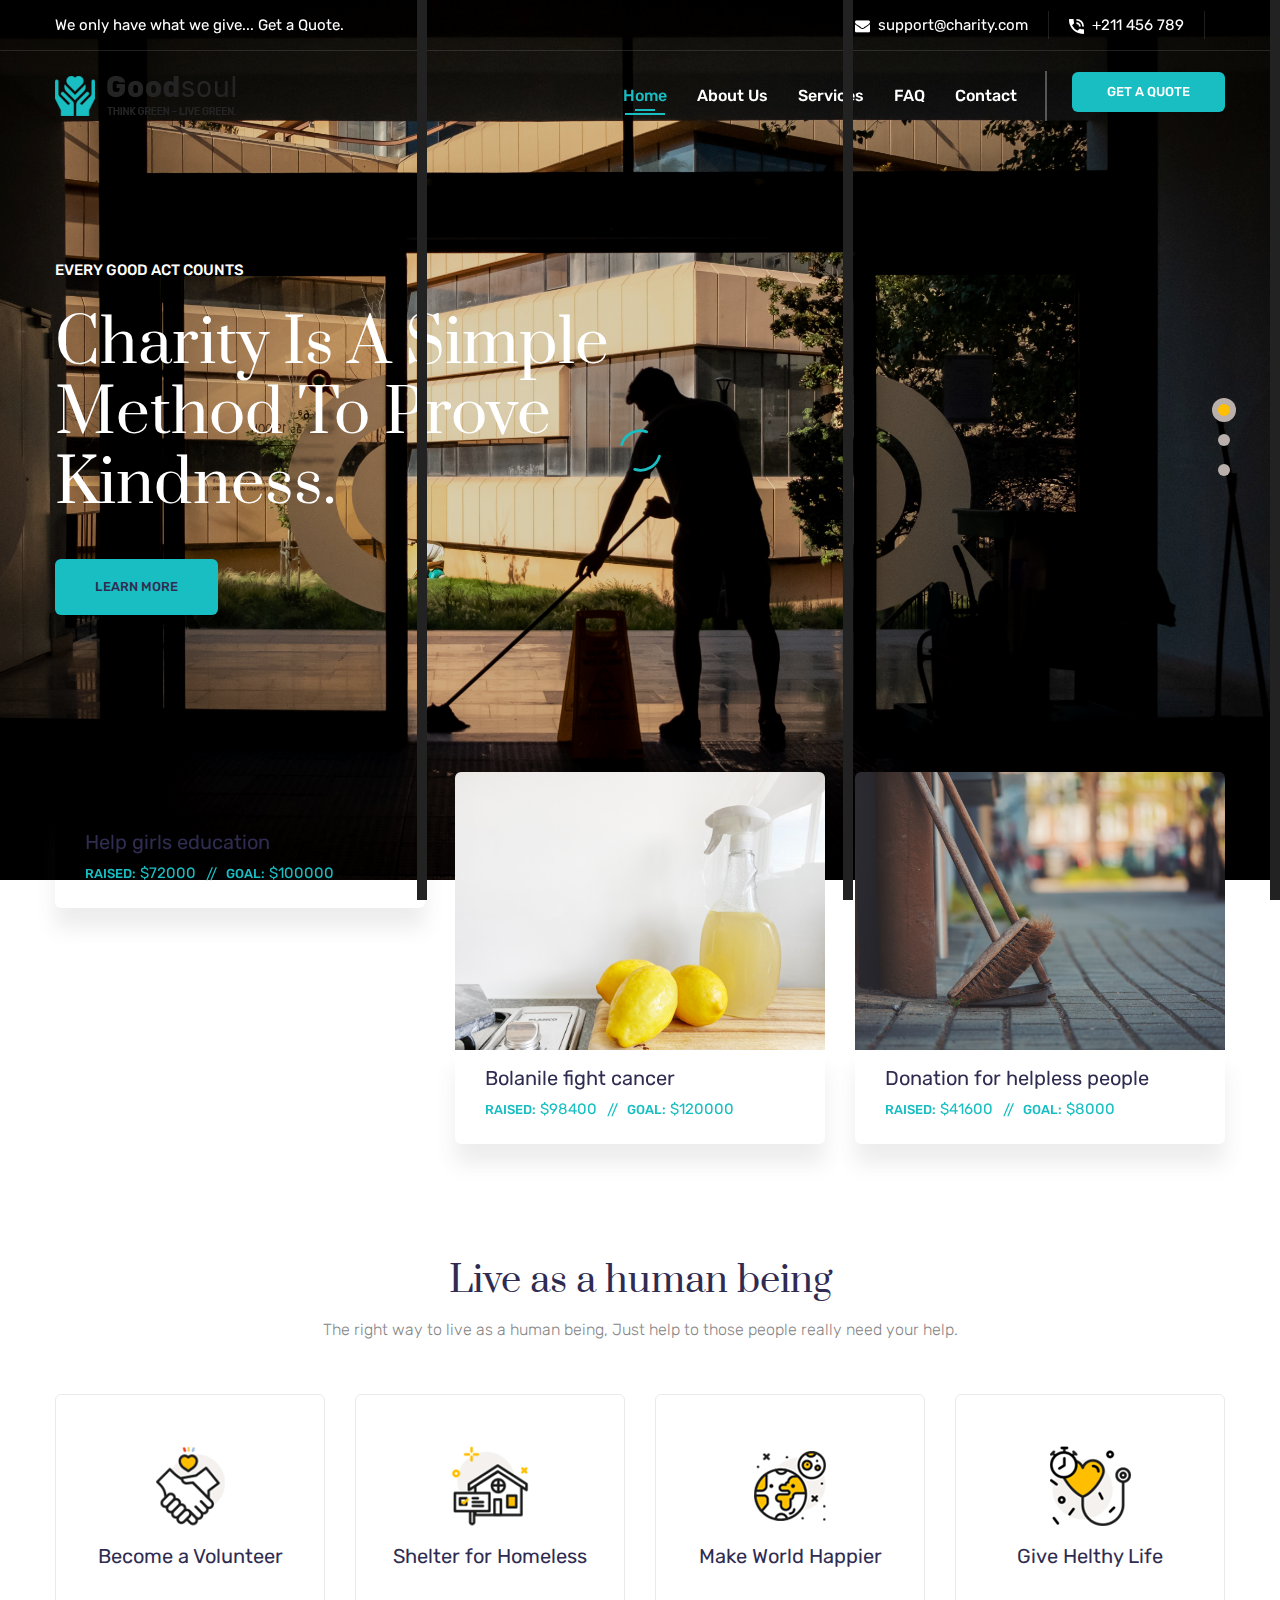
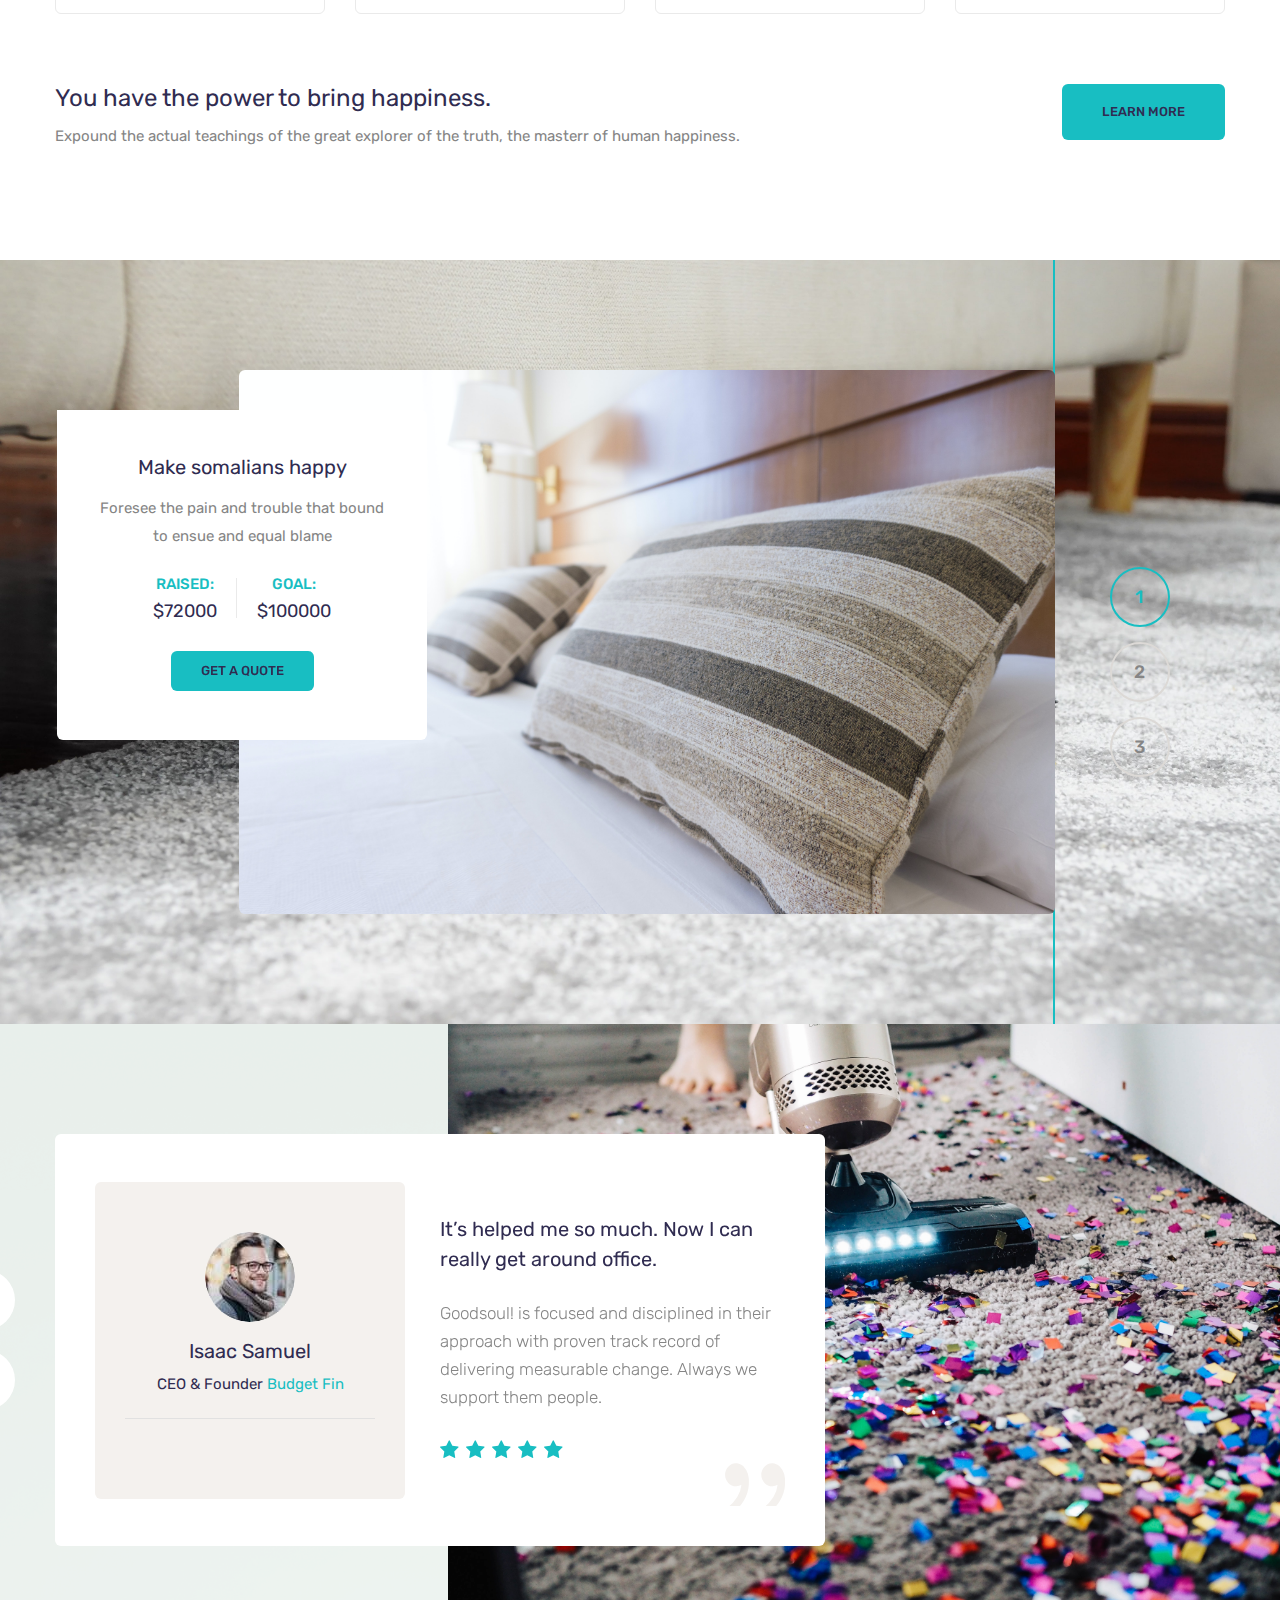
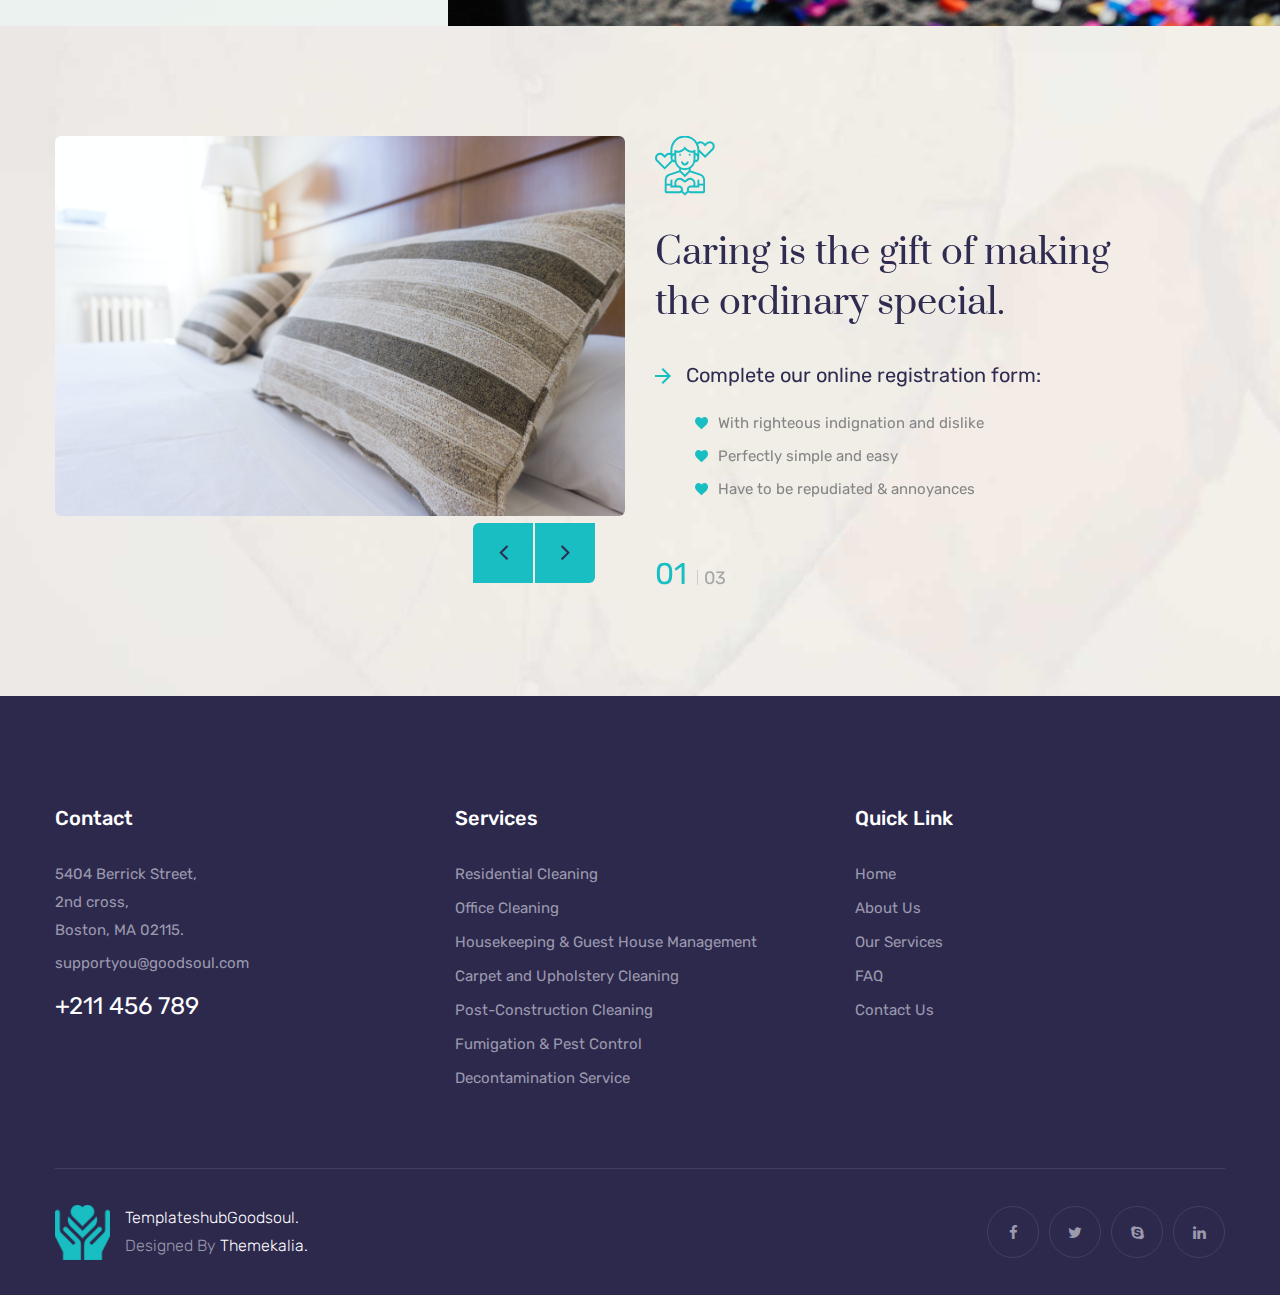
==== index.html @ 84ba0599 "[ Initial commit ]." ====
<!DOCTYPE html>
<html lang="en">

<!-- Goodsoul_html/index.html  20 Nov 2019 03:27:59 GMT -->
<head>
<meta charset="utf-8">
<title>Home Cleaning - Home.</title>

<link rel="shortcut icon" href="images/favicon-2.png" type="image/x-icon">
<link rel="icon" href="images/favicon-2.png" type="image/x-icon">

<!-- Google Fonts -->
<link href="https://fonts.googleapis.com/css?family=Prata|Rubik:300,400,500,700&amp;display=swap" rel="stylesheet">

<!-- Stylesheets -->
<link href="css/bootstrap.css" rel="stylesheet">
<link href="css/jquery-ui.css" rel="stylesheet">
<link href="css/swiper.min.css" rel="stylesheet">
<link href="css/flaticon.css" rel="stylesheet">
<link href="css/font-awesome.css" rel="stylesheet">
<link href="css/animate.css" rel="stylesheet">
<link href="css/custom-animate.css" rel="stylesheet">
<link href="css/jquery.fancybox.min.css" rel="stylesheet">
<link href="css/owl.css" rel="stylesheet">
<link href="css/style.css" rel="stylesheet">
<link href="css/responsive.css" rel="stylesheet">

<!-- Responsive -->
<meta http-equiv="X-UA-Compatible" content="IE=edge">
<meta name="viewport" content="width=device-width, initial-scale=1.0, maximum-scale=1.0, user-scalable=0">
<!--[if lt IE 9]><script src="https://cdnjs.cloudflare.com/ajax/libs/html5shiv/3.7.3/html5shiv.js"></script><![endif]-->
<!--[if lt IE 9]><script src="js/respond.js"></script><![endif]-->
</head>

<body>

<div class="page-wrapper">
    <!-- Preloader -->
    <div class="loader-wrap">
        <div class="preloader style-five"></div>
        <div class="layer layer-one"><span class="overlay"></span></div>
        <div class="layer layer-two"><span class="overlay"></span></div>        
        <div class="layer layer-three"><span class="overlay"></span></div>        
    </div>
    
    <!-- Main Header-->
    <header class="main-header style-two">
        <!-- Top bar -->
        <div class="top-bar style-two">
            <div class="auto-container">
                <div class="wrapper-box">
                    <div class="left-content">
                        <div class="text">We only have what we give... <a href="#" class="donate-box-btn">Get a Quote.</a></div>
                    </div>
                    <div class="right-content">
                        <ul class="contact-info">
                            <li><span class="flaticon-mail"></span><a href="mailto:support@charity.com">support@charity.com</a></li>
                            <li><span class="flaticon-phone"></span><a href="tel:+211456789">+211 456 789</a></li>
                        </ul>
                        <!-- <div class="language-switcher">
                            <div class="languages">
                                <span class="current" title="English">En</span>
                                <span class="hover">English</span>
                                <ul>
                                <li><a href="#">English</a></li>
                                    <li><a href="#">Hindi</a></li>
                                    <li><a href="#">Tamil</a></li>
                                    <li><a href="#">Kannada</a></li>
                                    <li><a href="#">Gujarathi</a></li>
                                </ul>
                            </div>
                        </div> -->
                    </div>
                </div>                
            </div>
        </div>

        <!-- Header Upper -->
        <div class="header-upper style-two">
            <div class="auto-container">
                <div class="wrapper-box">
                    <div class="logo-column">
                        <div class="logo-box">
                            <div class="logo"><a href="index.html"><img src="images/logo-9.png" alt="" title=""></a></div>
                        </div>
                    </div>
                    <div class="right-column">
                        <div class="option-wrapper">
                            <div class="nav-outer">
                                
                                <!-- Main Menu -->
                                <nav class="main-menu navbar-expand-xl navbar-dark">
                                    
                                    <div class="collapse navbar-collapse">
                                        <ul class="navigation">
                                            <li class="current"><a href="index.html">Home</a></li>
                                            <!-- <li class="dropdown current"><a href="index.html">Home</a>
                                                <ul>
                                                    <li><a href="index.html">Main Home</a></li>
                                                    <li><a href="index.html">Volunteer Home</a></li>
                                                    <li><a href="index-4.html">Charity Home</a></li>
                                                    <li><a href="index-5.html">Ecology Home</a></li>
                                                    <li><a href="index-6.html">Education Home</a></li>
                                                </ul>
                                            </li> -->

                                            <li><a href="about.html">About Us</a></li>

                                            <li class="dropdown"><a href="#">Services</a>
                                                <ul>
                                                    <li><a href="causes-1.html">Residential Cleaning</a></li>
                                                    <li><a href="causes-2.html">Office Cleaning</a></li>
                                                    <li><a href="causes-3.html">Housekeeping & Guest House Management</a></li>
                                                    <li><a href="cause-details.html">Post-Construction Cleaning</a></li>
                                                    <li><a href="cause-details.html">Carpet and Upholstery Cleaning</a></li>
                                                    <li><a href="cause-details.html">Floor Maintenance & Restoration</a></li>
                                                    <li><a href="cause-details.html">Fumigation & Pest Control</a></li>
                                                    <li><a href="cause-details.html">Decontamination Service</a></li>
                                                    <!-- <li><a href="cause-details.html">Single Cause</a></li> -->
                                                </ul>
                                            </li>

                                            <li><a href="faq.html">FAQ</a></li>

                                            <li><a href="contact.html">Contact</a></li>
                                        </ul>
                                    </div>
                                </nav><!-- Main Menu End-->

                            </div>
                            <!--Search Box 
                            <div class="search-box-outer">
                                <div class="dropdown">
                                    <button class="search-box-btn dropdown-toggle" type="button" id="dropdownMenu3" data-toggle="dropdown" aria-haspopup="true" aria-expanded="false"><span class="fa fa-search"></span></button>
                                    <ul class="dropdown-menu pull-right search-panel" aria-labelledby="dropdownMenu3">
                                        <li class="panel-outer">
                                            <div class="form-container">
                                                <form method="post" action="http://steelthemes.com/demo/html/Goodsoul_html/blog.html">
                                                    <div class="form-group">
                                                        <input type="search" name="field-name" value="" placeholder="Search...." required="">
                                                        <button type="submit" class="search-btn"><span class="fa fa-search"></span></button>
                                                    </div>
                                                </form>
                                            </div>
                                        </li>
                                    </ul>
                                </div>
                            </div>
                            <div class="cart-btn">
                                <div class="cart-icon"><span class="flaticon-bag"></span><span class="item-count">0</span></div>
                            </div>
                            <!-- <div class="navbar-btn-wrap">
                                <button class="anim-menu-btn">
                                  <i class="flaticon-menu"></i>
                                </button>
                            </div> -->
                            <!-- <div class="link-btn">
                                <a href="#" class="theme-btn btn-style-four"><span>Get a Quote</span></a>
                            </div> -->

                            <div class="link-box">
                                <a href="#" class="theme-btn btn-style-four donate-box-btn"><span>Get a Quote</span>
                                </a>
                            </div>
                        </div>
                    </div>
                </div>
            </div>
        </div>
        <!--End Header Upper-->

        <!--End Header Upper-->
        <div class="sticky-header style-two">
            <div class="auto-container">
                <div class="wrapper-box">
                    <div class="logo-column">
                        <div class="logo-box">
                            <div class="logo"><a href="index.html"><img src="images/logo-3.png" alt="" title=""></a></div>
                        </div>
                    </div>
                    <div class="menu-column">
                        <div class="nav-outer">
                            
                            <div class="nav-inner">

                                <!-- Main Menu -->
                                <nav class="main-menu navbar-expand-xl navbar-dark">
                                    
                                    <div class="collapse navbar-collapse">
                                        <ul class="navigation">
                                        </ul>
                                    </div>
                                </nav><!-- Main Menu End-->

                            </div>
                        </div>
                    </div>
                </div>
            </div>
        </div>
        
        <!-- Mobile Menu  -->
        <div class="mobile-menu style-two">
            <div class="menu-box">
                <div class="logo"><a href="index.html"><img src="images/logo-3.png" alt=""></a></div>
                <!-- Main Menu -->
                <nav class="main-menu navbar-expand-xl navbar-dark">
                    <div class="navbar-header">
                        <!-- Toggle Button -->      
                        <button type="button" class="navbar-toggle" data-toggle="collapse" data-target="#navbarSupportedContent" aria-controls="navbarSupportedContent" aria-expanded="false" aria-label="Toggle navigation">
                            <span class="flaticon-menu"></span>
                        </button>
                    </div>
                    
                    <div class="collapse navbar-collapse" id="navbarSupportedContent">
                        <ul class="navigation">
                            
                        </ul>
                    </div>
                </nav>
                <!-- Main Menu End-->
                <!--Search Box-->
                <!-- <div class="search-box-outer">
                    <div class="dropdown">
                        <button class="search-box-btn dropdown-toggle" type="button" id="dropdownMenu4" data-toggle="dropdown" aria-haspopup="true" aria-expanded="false"><span class="fa fa-search"></span></button>
                        <ul class="dropdown-menu pull-right search-panel" aria-labelledby="dropdownMenu4">
                            <li class="panel-outer">
                                <div class="form-container">
                                    <form method="post" action="http://steelthemes.com/demo/html/Goodsoul_html/blog.html">
                                        <div class="form-group">
                                            <input type="search" name="field-name" value="" placeholder="Search...." required="">
                                            <button type="submit" class="search-btn"><span class="fa fa-search"></span></button>
                                        </div>
                                    </form>
                                </div>
                            </li>
                        </ul>
                    </div>
                </div> -->

            </div>     
                
        </div>
        <!-- End Mobile Menu -->

        <div class="nav-overlay">
            <div class="cursor"></div>
            <div class="cursor-follower"></div>
        </div>
    </header>
    <!-- End Main Header -->

    <!-- Hidden Sidebar -->
    <!-- <section class="hidden-sidebar style-two close-sidebar">
        <div class="wrapper-box">
            <div class="hidden-sidebar-close"><span class="flaticon-cross"></span></div>
            <div class="logo"><a href="#"><img src="images/logo-3.png" alt=""></a></div>
            <div class="content">
                <div class="about-widget-four sidebar-widget">
                    <h3>To improve learning environment in primary schools</h3>
                    <div class="text">We denounce with righteous indignation and dislike men who we are to beguiled demoralized by the charms of pleasures that moment, so we blinded desires, that they indignations.</div>
                </div>
                <!-- News Widget 
                <div class="news-widget-two sidebar-widget">
                    <div class="widget-title">News & Updates</div>
                    <div class="post-wrapper">
                        <div class="image"><a href="blog-details.html"><img src="images/resource/post-thumb-1.jpg" alt=""></a></div>
                        <div class="category">LIFE SAVING</div>
                        <h4><a href="blog-details.html">Goodsoul partners with lafarge on national literacy competition</a></h4>
                    </div>
                    <div class="post-wrapper">
                        <div class="image"><a href="blog-details.html"><img src="images/resource/post-thumb-2.jpg" alt=""></a></div>
                        <div class="category">Education</div>
                        <h4><a href="blog-details.html">Goodsoul improves education infrastructure</a></h4>
                    </div>
                </div>
                <!-- Newsletter Widget 
                <div class="newsletter-widget-two">
                    <div class="widget-title">Newsletter Subscription</div>
                    <form action="#">
                        <input type="email" placeholder="Enter Email Address">
                        <button class="theme-btn btn-style-one w-100"><i class="flaticon-next"></i><span>Subscribe Us</span></button>
                    </form>
                </div>
            </div>
        </div>
    </section> -->

    <!-- Bnner Section -->
    <section class="banner-section style-two">
        <div class="swiper-container banner-slider">
            <div class="swiper-wrapper">
                <!-- Slide Item -->
                <div class="swiper-slide" style="background-image: url(images/background/new/main-slider-1.jpg);">
                    <div class="content-outer">
                        <div class="content-box">
                            <div class="inner">
                                <h4>Every good act counts</h4>
                                <h1>Charity is a simple <br>method to prove <br>kindness.</h1>
                                <div class="link-box"><a href="#" class="theme-btn btn-style-five"><span>Learn more</span></a></div>
                            </div>
                        </div>
                    </div>
                </div>

                <!-- Slide Item -->
                <div class="swiper-slide" style="background-image: url(images/background/new/aboutus-img-header.jpg);">
                    <div class="content-outer">
                        <div class="content-box justify-content-end">
                            <div class="inner">
                                <h4>Charity is everywhere</h4>
                                <h1>Actions speak <br>louder than words! <br>Give today.</h1>
                                <div class="link-box"><a href="#" class="theme-btn btn-style-five donate-box-btn"><span>Get a Quote</span></a></div>
                            </div>
                        </div>
                    </div>
                </div>

                <!-- Slide Item -->
                <div class="swiper-slide" style="background-image: url(images/background/new/slider-img-3.jpg);">
                    <div class="content-outer">
                        <div class="content-box">
                            <div class="inner">
                                <h4>Every good act counts</h4>
                                <h1>Charity is a simple <br>method to prove <br>kindness.</h1>
                                <div class="link-box"><a href="#" class="theme-btn btn-style-five"><span>Learn more</span></a></div>
                            </div>
                        </div>
                    </div>
                </div>
            </div>
            <div class="banner-slider-pagination style-three"></div>
        </div>
    </section>
    <!-- End Bnner Section -->

    <!-- Causes Section Two -->
    <section class="causes-section-two">
        <div class="auto-container">
            <div class="cause-wrapper">
                <div class="row">
                    <!-- Cause Block two -->
                    <div class="cause-block-two col-lg-4">
                        <div class="inner-box py-3">
                            <div class="image">
                                <img src="images/background/new/index-row-img-1.jpg" alt="" class="img-fluid img-responsive">
                                <div class="overlay">
                                    <a href="cause-details.html" class="theme-btn btn-style-seven"><span>More Details</span></a>
                                </div>
                            </div>
                            <div class="lower-content">
                                <!--Progress Levels
                                <div class="progress-levels style-two">
                                            
                                    <!--Skill Box
                                    <div class="progress-box wow fadeInRight" data-wow-delay="100ms" data-wow-duration="1500ms">
                                        <div class="inner">
                                            <div class="bar">
                                                <div class="bar-innner"><div class="bar-fill" data-percent="60"><div class="percent"></div></div></div>
                                            </div>
                                        </div>
                                    </div>
                                </div> -->
                                <div class="wrapper-box">
                                    <h4><a href="cause-details.html">Help girls education</a></h4>
                                    <div class="info-box">
                                        <a href="#"><span>Raised:</span> $72000</a>
                                        <a href="#"><span>Goal:</span> $100000</a>
                                    </div>
                                </div>
                            </div>
                        </div>
                    </div>
                    <!-- Cause Block two -->
                    <div class="cause-block-two col-lg-4">
                        <div class="inner-box">
                            <div class="image">
                                <img src="images/background/new/index-row-img-2.jpg" alt="" class="img-responsive img-fluid">
                                <div class="overlay">
                                    <a href="cause-details.html" class="theme-btn btn-style-seven"><span>More Details</span></a>
                                </div>
                            </div>
                            <div class="lower-content">
                                <!--Progress Levels
                                <div class="progress-levels style-two">
                                            
                                    <!--Skill Box
                                    <div class="progress-box wow fadeInRight" data-wow-delay="100ms" data-wow-duration="1500ms">
                                        <div class="inner">
                                            <div class="bar">
                                                <div class="bar-innner"><div class="bar-fill" data-percent="82"><div class="percent"></div></div></div>
                                            </div>
                                        </div>
                                    </div>
                                </div>-->
                                <div class="wrapper-box">
                                    <h4><a href="cause-details.html">Bolanile fight cancer</a></h4>
                                    <div class="info-box">
                                        <a href="#"><span>Raised:</span> $98400</a>
                                        <a href="#"><span>Goal:</span> $120000</a>
                                    </div>
                                </div>
                            </div>
                        </div>
                    </div>
                    <!-- Cause Block two -->
                    <div class="cause-block-two col-lg-4">
                        <div class="inner-box">
                            <div class="image">
                                <img src="images/background/new/index-row-img-3.jpg" alt="" class="img-fluid img-responsive">
                                <div class="overlay">
                                    <a href="cause-details.html" class="theme-btn btn-style-seven"><span>More Details</span></a>
                                </div>
                            </div>
                            <div class="lower-content">
                                <!--Progress Levels
                                <div class="progress-levels style-two">
                                            
                                    <!--Skill Box
                                    <div class="progress-box wow fadeInRight" data-wow-delay="100ms" data-wow-duration="1500ms">
                                        <div class="inner">
                                            <div class="bar">
                                                <div class="bar-innner"><div class="bar-fill" data-percent="52"><div class="percent"></div></div></div>
                                            </div>
                                        </div>
                                    </div>
                                </div>-->
                                <div class="wrapper-box">
                                    <h4><a href="cause-details.html">Donation for helpless people</a></h4>
                                    <div class="info-box">
                                        <a href="#"><span>Raised:</span> $41600</a>
                                        <a href="#"><span>Goal:</span> $8000</a>
                                    </div>
                                </div>
                            </div>
                        </div>
                    </div>
                </div>                
            </div>
        </div>
    </section>

    <!-- Feature Section -->
    <section class="feature-section">
        <div class="auto-container">
            <div class="sec-title text-center">
                <h1>Live as a human being</h1>
                <div class="text">The right way to live as a human being, Just help to those people really need your help.</div>
            </div>
            <div class="row">
                <!-- Feature Block Two -->
                <div class="col-lg-3 col-md-6 feature-block-two">
                    <div class="inner-box">
                        <div class="icon-box">
                            <img src="images/icons/icon-6.png" alt="">
                        </div>
                        <h4>Become a Volunteer</h4>
                        <div class="overlay" style="background-image: url(images/background/bg-2.jpg);">
                            <h4>Become a Volunteer</h4>
                            <div class="text">Indignation and dislike mens all <br>beguiled demoralized. </div>
                            <div class="link-btn"><a href="#" class="theme-btn btn-style-five"><span>More Details</span></a></div>
                        </div>
                    </div>
                </div>
                <!-- Feature Block Two -->
                <div class="col-lg-3 col-md-6 feature-block-two">
                    <div class="inner-box">
                        <div class="icon-box">
                            <img src="images/icons/icon-7.png" alt="">
                        </div>
                        <h4>Shelter for Homeless</h4>
                        <div class="overlay" style="background-image: url(images/background/bg-2.jpg);">
                            <h4>Shelter for Homeless</h4>
                            <div class="text">Indignation and dislike mens all <br>beguiled demoralized. </div>
                            <div class="link-btn"><a href="#" class="theme-btn btn-style-five"><span>More Details</span></a></div>
                        </div>
                    </div>
                </div>
                <!-- Feature Block Two -->
                <div class="col-lg-3 col-md-6 feature-block-two">
                    <div class="inner-box">
                        <div class="icon-box">
                            <img src="images/icons/icon-8.png" alt="">
                        </div>
                        <h4>Make World Happier</h4>
                        <div class="overlay" style="background-image: url(images/background/bg-2.jpg);">
                            <h4>Make World Happier</h4>
                            <div class="text">Indignation and dislike mens all <br>beguiled demoralized. </div>
                            <div class="link-btn"><a href="#" class="theme-btn btn-style-five"><span>More Details</span></a></div>
                        </div>
                    </div>
                </div>
                <!-- Feature Block Two -->
                <div class="col-lg-3 col-md-6 feature-block-two">
                    <div class="inner-box">
                        <div class="icon-box">
                            <img src="images/icons/icon-9.png" alt="">
                        </div>
                        <h4>Give Helthy Life</h4>
                        <div class="overlay" style="background-image: url(images/background/bg-2.jpg);">
                            <h4>Give Helthy Life</h4>
                            <div class="text">Indignation and dislike mens all <br>beguiled demoralized. </div>
                            <div class="link-btn"><a href="#" class="theme-btn btn-style-five"><span>More Details</span></a></div>
                        </div>
                    </div>
                </div>
            </div>
        </div>
        <div class="call-to-action">
            <div class="auto-container">
                <div class="wrapper-box">
                    <div class="left-content">
                        <h3>You have the power to bring happiness.</h3>
                        <div class="text">Expound the actual teachings of the great explorer of the truth, the masterr of human happiness.</div>
                    </div>
                    <div class="right-content">
                        <a href="#" class="theme-btn btn-style-five"><span>Learn more</span></a>
                    </div>
                </div>
            </div>                
        </div>
    </section>

    <!-- Causes Section Three -->
    <section class="causes-section-three" style="background-image: url(images/background/new/packages-bg.jpg);">
        <div class="auto-container">
            <div class="cause-carousel-wrapper">
                <div class="single-item-carousel owl-theme owl-carousel owl-dot-style-one owl-nav-none">
                    <!-- Cause Block three -->
                    <div class="cause-block-three">
                        <div class="inner-box">
                            <div class="image">
                                <img src="images/background/new/slider-img-1.jpg" alt="">
                            </div>
                            <div class="content-wrapper">
                                <!--Progress Levels
                                <div class="progress-levels style-two">
                                            
                                    <!--Skill Box
                                    <div class="progress-box wow fadeInRight" data-wow-delay="100ms" data-wow-duration="1500ms">
                                        <div class="inner">
                                            <div class="bar">
                                                <div class="bar-innner"><div class="bar-fill" data-percent="60"><div class="percent"></div></div></div>
                                            </div>
                                        </div>
                                    </div>
                                </div> -->
                                <div class="content">
                                    <h4><a href="cause-details.html">Make somalians happy</a></h4>
                                    <div class="text">Foresee the pain and trouble that bound <br>to ensue and equal blame </div>
                                    <ul class="info-box">
                                        <li><a href="#"><span>Raised:</span> <br>$72000</a></li>
                                        <li><a href="#"><span>Goal:</span> <br>$100000</a></li>
                                    </ul>
                                    <div class="donate-btn"><a href="#" class="theme-btn btn-style-eight donate-box-btn"><span>Get a Quote</span></a></div>
                                </div>
                            </div>
                        </div>
                    </div>
                    <!-- Cause Block three -->
                    <div class="cause-block-three">
                        <div class="inner-box">
                            <div class="image">
                                <img src="images/background/new/slider-img-2.jpg" alt="">
                            </div>
                            <div class="content-wrapper">
                                <!--Progress Levels
                                <div class="progress-levels style-two">
                                            
                                    <!--Skill Box
                                    <div class="progress-box wow fadeInRight" data-wow-delay="100ms" data-wow-duration="1500ms">
                                        <div class="inner">
                                            <div class="bar">
                                                <div class="bar-innner"><div class="bar-fill" data-percent="60"><div class="percent"></div></div></div>
                                            </div>
                                        </div>
                                    </div>
                                </div>-->
                                <div class="content">
                                    <h4><a href="cause-details.html">Make somalians happy</a></h4>
                                    <div class="text">Foresee the pain and trouble that bound <br>to ensue and equal blame </div>
                                    <ul class="info-box">
                                        <li><a href="#"><span>Raised:</span> <br>$92000</a></li>
                                        <li><a href="#"><span>Goal:</span> <br>$120000</a></li>
                                    </ul>
                                    <div class="donate-btn"><a href="#" class="theme-btn btn-style-eight donate-box-btn"><span>Get a Quote</span></a></div>
                                </div>
                            </div>
                        </div>
                    </div>
                    <!-- Cause Block three -->
                    <div class="cause-block-three">
                        <div class="inner-box">
                            <div class="image">
                                <img src="images/background/new/slider-img-3.jpg" alt="">
                            </div>
                            <div class="content-wrapper">
                                <!--Progress Levels
                                <div class="progress-levels style-two">
                                            
                                    <!--Skill Box
                                    <div class="progress-box wow fadeInRight" data-wow-delay="100ms" data-wow-duration="1500ms">
                                        <div class="inner">
                                            <div class="bar">
                                                <div class="bar-innner"><div class="bar-fill" data-percent="60"><div class="percent"></div></div></div>
                                            </div>
                                        </div>
                                    </div>
                                </div>-->
                                <div class="content">
                                    <h4><a href="cause-details.html">Make somalians happy</a></h4>
                                    <div class="text">Foresee the pain and trouble that bound <br>to ensue and equal blame </div>
                                    <ul class="info-box">
                                        <li><a href="#"><span>Raised:</span> <br>$92000</a></li>
                                        <li><a href="#"><span>Goal:</span> <br>$120000</a></li>
                                    </ul>
                                    <div class="donate-btn"><a href="#" class="theme-btn btn-style-eight donate-box-btn"><span>Get a Quote</span></a></div>
                                </div>
                            </div>
                        </div>
                    </div>
                </div>
            </div>
        </div>
    </section>

    <!-- Projects Section 
    <section class="projects-section">
        <div class="auto-container">
            <div class="sec-title text-center">
                <h1>Projects we have done</h1>
                <div class="text">The right way to live as a human being, Just help to those people really need your help.</div>
            </div>
            <div class="row">
                <!-- Project Block One 
                <div class="col-lg-6 col-md-12 project-block-one">
                    <div class="inner-box">
                        <div class="image">
                            <img src="images/resource/project-1.jpg" alt="">
                            <div class="icon-box">
                                <span class="flaticon-maid"></span>
                            </div>
                        </div>
                        <h3><a href="#">Children</a></h3>
                    </div>
                </div>
                <!-- Project Block One 
                <div class="col-lg-6 col-md-12 project-block-one">
                    <div class="inner-box">
                        <div class="image">
                            <img src="images/resource/project-2.jpg" alt="">
                            <div class="icon-box">
                                <span class="flaticon-maid"></span>
                            </div>
                        </div>
                        <h3><a href="#">Women & Girls</a></h3>
                    </div>
                </div>
                <!-- Project Block One 
                <div class="col-lg-4 col-md-6 project-block-one">
                    <div class="inner-box">
                        <div class="image">
                            <img src="images/resource/project-3.jpg" alt="">
                            <div class="icon-box">
                                <span class="flaticon-maid"></span>
                            </div>
                        </div>
                        <h3><a href="#">Education</a></h3>
                    </div>
                </div>
                <!-- Project Block One 
                <div class="col-lg-4 col-md-6 project-block-one">
                    <div class="inner-box">
                        <div class="image">
                            <img src="images/resource/project-4.jpg" alt="">
                            <div class="icon-box">
                                <span class="flaticon-maid"></span>
                            </div>
                        </div>
                        <h3><a href="#">Hunger</a></h3>
                    </div>
                </div>
                <!-- Project Block One 
                <div class="col-lg-4 col-md-6 project-block-one">
                    <div class="inner-box">
                        <div class="image">
                            <img src="images/resource/project-5.jpg" alt="">
                            <div class="icon-box">
                                <span class="flaticon-maid"></span>
                            </div>
                        </div>
                        <h3><a href="#">Medical</a></h3>
                    </div>
                </div>
            </div>
        </div>
    </section> -->

    <!-- Testimonial Section -->
    <section class="testimonial-section">
        <div class="sec-bg-one" style="background-image: url(images/background/new/cleaner-page-header.jpg);"></div>
        <div class="sec-bg-two" style="background-image: url(images/background/new/services-header-img.jpg);"></div>
        <div class="auto-container">
            <div class="row align-items-lg-center justify-content-lg-between">
                <div class="col-lg-8">
                    <div class="testimonial-carousel-wrapper">
                        <div class="single-item-carousel owl-carousel owl-theme">
                            <div class="testimonial-block-one">
                                <div class="inner-box">
                                    <div class="author-box">
                                        <div class="author-info">
                                            <div class="image"><img src="images/resource/client-thumb-1.jpg" alt=""></div>
                                            <div class="author-title">Isaac Samuel</div>
                                            <div class="designation">CEO & Founder <a href="#">Budget Fin</a></div>
                                            <div class="logo"><img src="images/clients/client-6.html" alt=""></div>
                                        </div>                                            
                                    </div>
                                    <div class="content-box">
                                        <h4>It’s helped me so much. Now I can <br>really get around office.</h4>
                                        <div class="text">Goodsoul! is focused and disciplined in their approach with proven track record of delivering measurable change. Always we support them people.</div>
                                        <div class="rating">
                                            <a href="#"><span class="fa fa-star"></span></a>
                                            <a href="#"><span class="fa fa-star"></span></a>
                                            <a href="#"><span class="fa fa-star"></span></a>
                                            <a href="#"><span class="fa fa-star"></span></a>
                                            <a href="#"><span class="fa fa-star"></span></a>
                                        </div>
                                        <div class="quote"><span class="flaticon-quote"></span></div>
                                    </div>
                                </div>
                            </div>
                            <div class="testimonial-block-one">
                                <div class="inner-box">
                                    <div class="author-box">
                                        <div class="author-info">
                                            <div class="image"><img src="images/resource/client-thumb-1.jpg" alt=""></div>
                                            <div class="author-title">Isaac Samuel</div>
                                            <div class="designation">CEO & Founder <a href="#">Budget Fin</a></div>
                                            <div class="logo"><img src="images/clients/client-6.html" alt=""></div>
                                        </div>
                                    </div>
                                    <div class="content-box">
                                        <h4>It’s helped me so much. Now I can <br>really get around office.</h4>
                                        <div class="text">Goodsoul! is focused and disciplined in their approach with proven track record of delivering measurable change. Always we support them people.</div>
                                        <div class="rating">
                                            <a href="#"><span class="fa fa-star"></span></a>
                                            <a href="#"><span class="fa fa-star"></span></a>
                                            <a href="#"><span class="fa fa-star"></span></a>
                                            <a href="#"><span class="fa fa-star"></span></a>
                                            <a href="#"><span class="fa fa-star"></span></a>
                                        </div>
                                        <div class="quote"><span class="flaticon-quote"></span></div>
                                    </div>
                                </div>
                            </div>
                        </div> 
                    </div>                    
                </div>
                <!-- <div class="col-lg-4">
                    <div class="default-video-box">
                        <a href="https://www.youtube.com/watch?v=nfP5N9Yc72A&amp;t=28s" class="overlay-link lightbox-image video-fancybox ripple"><span class="flaticon-multimedia-1"></span></a>
                    </div>
                </div> -->
            </div>
        </div>
    </section>

    <!-- Events Section Two 
    <section class="events-section-two">
        <div class="auto-container">
            <div class="sec-title text-center">
                <h1>Our exciting events</h1>
                <div class="text">Here are our exciting events...would be great to see you at the next one!</div>
            </div>
            <div class="row">
                <div class="col-lg-6">
                    <div class="event-block-two">
                        <div class="inner-box">
                            <div class="image"><a href="event-details.html"><img src="images/resource/event-4.jpg" alt=""></a></div>
                            <div class="lower-content">
                                <div class="countdown-timer">
                                    <div class="default-coundown">
                                        <div class="box">
                                            <div class="countdown time-countdown-two" data-countdown-time="2019/12/28"></div>
                                        </div>
                                    </div>
                                </div>
                                <div class="event-info">
                                    <div class="time"><span class="flaticon-clock"></span>05 Oct 2019, 09.00am</div>
                                    <div class="location"><span class="flaticon-point"></span>24, Red rose Steet, NY</div>
                                </div>
                                <h3><a href="event-details.html">West midlands brain game for womens</a></h3>
                            </div>
                        </div>
                    </div>
                </div>
                <div class="col-lg-6">
                    <div class="event-block-three">
                        <div class="inner-box">
                            <div class="image"><a href="event-details.html"><img src="images/resource/event-5.jpg" alt=""></a></div>
                            <div class="content">
                                <div class="toggle-btn"><span class="fa fa-plus"></span></div>
                                <h4><a href="event-details.html">Medfest 2019 - Bristol</a></h4>
                                <div class="time"><span class="flaticon-clock"></span>24 Dec 2019, 10.00am</div>
                                <div class="text">Beguiled and demoralized by the charms of <br>pleasure of the moment.</div>
                            </div>
                            <a href="event-details.html" class="join-btn">Join Now</a>
                        </div>
                    </div>
                    <div class="event-block-three">
                        <div class="inner-box">
                            <div class="image"><a href="event-details.html"><img src="images/resource/event-6.jpg" alt=""></a></div>
                            <div class="content">
                                <div class="toggle-btn"><span class="fa fa-plus"></span></div>
                                <h4><a href="event-details.html">Medfest 2019 - Bristol</a></h4>
                                <div class="time"><span class="flaticon-clock"></span>24 Dec 2019, 10.00am</div>
                                <div class="text">Beguiled and demoralized by the charms of <br>pleasure of the moment.</div>
                            </div>
                            <a href="event-details.html" class="join-btn">Join Now</a>
                        </div>
                    </div>
                    <div class="event-block-three">
                        <div class="inner-box">
                            <div class="image"><a href="event-details.html"><img src="images/resource/event-7.jpg" alt=""></a></div>
                            <div class="content">
                                <div class="toggle-btn"><span class="fa fa-plus"></span></div>
                                <h4><a href="event-details.html">Medfest 2019 - Bristol</a></h4>
                                <div class="time"><span class="flaticon-clock"></span>24 Dec 2019, 10.00am</div>
                                <div class="text">Beguiled and demoralized by the charms of <br>pleasure of the moment.</div>
                            </div>
                            <a href="event-details.html" class="join-btn">Join Now</a>
                        </div>
                    </div>
                </div>
            </div>
        </div>
    </section> -->

    <!-- Payment Donate Section 
    <section class="payment-donate-section" style="background-image: url(images/background/bg-8.jpg);">
        <div class="auto-container">
            <div class="sec-title text-center light">
                <h1>Play your part</h1>
                <div class="text">Every $1 you donate helps to someone in the world, Goodsoul safely handover  to who really needed that money.</div>
            </div>
            <form action="#">
                <ul class="chicklet-list clearfix text-center">
                    <li>
                        <input type="radio" id="donate-amount-5" name="donate-amount" />
                        <label for="donate-amount-5" data-amount="10" >$10</label>
                    </li>
                    <li>
                        <input type="radio" id="donate-amount-6" name="donate-amount" checked="checked" />
                        <label for="donate-amount-6" data-amount="20">$20</label>
                    </li>
                    <li>
                        <input type="radio" id="donate-amount-7" name="donate-amount" />
                        <label for="donate-amount-7" data-amount="50">$50</label>
                    </li>
                    <li>
                        <input type="radio" id="donate-amount-8" name="donate-amount" />
                        <label for="donate-amount-8" data-amount="100">$100</label>
                    </li>
                </ul>
                <div class="other-amount d-flex align-items-center justify-content-center">
                    <div class="form-group"><input type="text" placeholder="Custom Amount"></div>
                    <button class="theme-btn btn-style-five" type="submit"><span>Get a Quote</span></button>
                </div>
                    
            </form>
        </div>
    </section> -->

    <!-- Volunteer Section Two -->
    <section class="volunteer-section-two" style="background-image: url(images/background/bg-7.jpg);">
        <div class="auto-container">
            <div class="volunteer-carousel">
                <div class="row">
                    <div class="col-lg-6">
                        <div class="swiper-container volunteer-image">
                            <div class="swiper-wrapper">
                                <div class="swiper-slide">
                                    <div class="author-thumb"><img src="images/background/new/slider-img-1.jpg" alt=""></div>
                                </div>
                                <div class="swiper-slide">
                                    <div class="author-thumb"><img src="images/background/new/slider-img-2.jpg" alt=""></div>
                                </div>
                                <div class="swiper-slide">
                                    <div class="author-thumb"><img src="images/background/new/slider-img-3.jpg" alt=""></div>
                                </div>
                            </div>
                            <div class="swiper-nav-button">
                                <!-- Add Arrows -->
                                <div class="swiper-button-next"><i class="fa fa-angle-right"></i></div>
                                <div class="swiper-button-prev"><i class="fa fa-angle-left"></i></div>
                            </div>
                        </div>
                    </div>
                    <div class="col-lg-6">
                        <div class="swiper-container volunteer-content">
                            <div class="swiper-wrapper">
                                <div class="swiper-slide">
                                    <!-- Volunteer Block -->
                                    <div class="volunteer-block">
                                        <div class="inner-box">
                                            <div class="icon-box"><span class="flaticon-love"></span></div>
                                            <h1>Caring is the gift of making <br>the ordinary special.</h1>
                                            <h4><span class="flaticon-next"></span>Complete our online registration form:</h4>
                                            <ul class="list">
                                                <li>With righteous indignation and dislike</li>
                                                <li>Perfectly simple and easy</li>
                                                <li>Have to be repudiated & annoyances</li>
                                            </ul>
                                        </div>
                                    </div>
                                </div>
                                <div class="swiper-slide">
                                    <!-- Volunteer Block -->
                                    <div class="volunteer-block">
                                        <div class="inner-box">
                                            <div class="icon-box"><span class="flaticon-love"></span></div>
                                            <h1>Caring is the gift of making <br>the ordinary special.</h1>
                                            <h4><span class="flaticon-next"></span>Complete our online registration form:</h4>
                                            <ul>
                                                <li>With righteous indignation and dislike</li>
                                                <li>Perfectly simple and easy</li>
                                                <li>Have to be repudiated & annoyances</li>
                                            </ul>
                                        </div>
                                    </div>
                                </div>
                                <div class="swiper-slide">
                                    <!-- Volunteer Block -->
                                    <div class="volunteer-block">
                                        <div class="inner-box">
                                            <div class="icon-box"><span class="flaticon-love"></span></div>
                                            <h1>Caring is the gift of making <br>the ordinary special.</h1>
                                            <h4><span class="flaticon-next"></span>Complete our online registration form:</h4>
                                            <ul>
                                                <li>With righteous indignation and dislike</li>
                                                <li>Perfectly simple and easy</li>
                                                <li>Have to be repudiated & annoyances</li>
                                            </ul>
                                        </div>
                                    </div>
                                </div>
                            </div>
                            <div class="swiper-counter-two">
                                <div id="current">01</div>
                                <div id="total"></div>
                            </div>
                        </div>
                    </div>
                </div>
            </div>
        </div>
    </section>

    <!-- Blog Section 
    <section class="blog-section">
        <div class="auto-container">
            <div class="sec-title text-center">
                <h1>Recent blog post</h1>
                <div class="text">We're here to keep you up-to-date with all the latest happenings at the goodsoul</div>
            </div>
            <div class="row">
                <!-- News Block Two 
                <div class="col-lg-4 news-block-two">
                    <div class="inner-box wow fadeInUp" data-wow-delay="200ms">
                        <div class="image">
                            <div class="category"><a href="#">Tips & Advice</a></div>
                            <a href="blog-details.html"><img src="images/resource/news-5.jpg" alt=""></a>
                            <div class="post-meta-info">
                                <a href="#"><span class="flaticon-eye"></span>21</a>
                                <a href="#"><span class="flaticon-comment"></span>08</a>
                            </div>
                        </div>
                        <div class="lower-content">
                            <div class="date"><span class="flaticon-clock"></span>Jul 14, 2019</div>
                            <h4><a href="blog-details.html">Water is more essential</a></h4>
                            <div class="author-info">
                                <div class="image"><img src="images/resource/author-thumb-1.jpg" alt=""></div>
                                <div class="author-title"><a href="#">Rubin Santro</a></div>
                                <div class="share-icon style-two post-share-icon">
                                    <div class="share-btn"><img src="images/resource/dotted.png" alt=""></div>
                                    <ul>
                                        <li><a href="#"><span class="fa fa-facebook"></span></a></li>
                                        <li><a href="#"><span class="fa fa-twitter"></span></a></li>
                                        <li><a href="#"><span class="fa fa-skype"></span></a></li>
                                    </ul>
                                </div>
                            </div>
                        </div>
                    </div>
                </div>
                <!-- News Block Two 
                <div class="col-lg-4 news-block-two">
                    <div class="inner-box wow fadeInDown" data-wow-delay="400ms">
                        <div class="image">
                            <div class="category"><a href="#">Interviews</a></div>
                            <a href="blog-details.html"><img src="images/resource/news-6.jpg" alt=""></a>
                            <div class="post-meta-info">
                                <a href="#"><span class="flaticon-eye"></span>14</a>
                                <a href="#"><span class="flaticon-comment"></span>05</a>
                            </div>
                        </div>
                        <div class="lower-content">
                            <div class="date"><span class="flaticon-clock"></span>Jun 05, 2019</div>
                            <h4><a href="blog-details.html">Coaching for fundraisers</a></h4>
                            <div class="author-info">
                                <div class="image"><img src="images/resource/author-thumb-1.jpg" alt=""></div>
                                <div class="author-title"><a href="#">Carl Ronny</a></div>
                                <div class="share-icon style-two post-share-icon">
                                    <div class="share-btn"><img src="images/resource/dotted.png" alt=""></div>
                                    <ul>
                                        <li><a href="#"><span class="fa fa-facebook"></span></a></li>
                                        <li><a href="#"><span class="fa fa-twitter"></span></a></li>
                                        <li><a href="#"><span class="fa fa-skype"></span></a></li>
                                    </ul>
                                </div>
                            </div>
                        </div>
                    </div>
                </div>
                <!-- News Block Two 
                <div class="col-lg-4 news-block-two">
                    <div class="inner-box wow fadeInUp" data-wow-delay="200ms">
                        <div class="image">
                            <div class="category"><a href="#">Disaster</a><a href="#">Video</a></div>
                            <a href="blog-details.html"><img src="images/resource/news-7.jpg" alt=""></a>
                            <div class="post-meta-info">
                                <a href="#"><span class="flaticon-eye"></span>12</a>
                                <a href="#"><span class="flaticon-comment"></span>02</a>
                            </div>
                            <div class="youtube-video-box"><a href="#"><span class="flaticon-logo"></span></a></div>
                        </div>
                        <div class="lower-content">
                            <div class="date"><span class="flaticon-clock"></span>Mar 27, 2019</div>
                            <h4><a href="blog-details.html">Aid for japan flood</a></h4>
                            <div class="author-info">
                                <div class="image"><img src="images/resource/author-thumb-1.jpg" alt=""></div>
                                <div class="author-title"><a href="#">Gene Emery</a></div>
                                <div class="share-icon style-two post-share-icon">
                                    <div class="share-btn"><img src="images/resource/dotted.png" alt=""></div>
                                    <ul>
                                        <li><a href="#"><span class="fa fa-facebook"></span></a></li>
                                        <li><a href="#"><span class="fa fa-twitter"></span></a></li>
                                        <li><a href="#"><span class="fa fa-skype"></span></a></li>
                                    </ul>
                                </div>
                            </div>
                        </div>
                    </div>
                </div>
            </div>
        </div>
    </section> -->

    <!-- Main Footer -->
    <footer class="main-footer">
        <div class="auto-container">
            <div class="widget-wrapper">
                <div class="row">
                    <!-- Contact Widget -->
                    <div class="col-lg-4 col-md-6 contact-widget footer-widget">
                        <h4 class="widget-title">Contact</h4>
                        <ul>
                            <li>5404 Berrick Street, <br> 2nd cross, <br>Boston, MA 02115.</li>
                            <li><a href="mailto:support@goodsoul.com">supportyou@goodsoul.com </a></li>
                        </ul>   
                        <h3><a href="tel:+211456789">+211 456 789</a></h3>                 
                    </div>
                    <!-- About Widget -->
                    <div class="col-lg-4 col-md-6 about-widget footer-widget">
                        <h4 class="widget-title">Services</h4>
                        <ul>
                            <li><a href="#">Residential Cleaning</a></li>
                            <li><a href="#">Office Cleaning</a></li>
                            <li><a href="#">Housekeeping & Guest House Management</a></li>
                            <li><a href="#">Carpet and Upholstery Cleaning</a></li>
                            <li><a href="#">Post-Construction Cleaning</a></li>
                            <li><a href="#">Fumigation & Pest Control</a></li>
                            <li><a href="#">Decontamination Service</a></li>
                        </ul>                
                    </div>
                    <!-- Link Widget -->
                    <div class="col-lg-4 col-md-6 link-widget footer-widget">
                        <h4 class="widget-title">Quick Link</h4>
                        <ul>
                            <li><a href="#">Home</a></li>
                            <li><a href="#">About Us</a></li>
                            <li><a href="#">Our Services</a></li>
                            <li><a href="#">FAQ</a></li>
                            <li><a href="#">Contact Us</a></li>
                        </ul>               
                    </div>
                    <!-- Newsletter Widget 
                    <div class="col-lg-3 col-md-6 newsletter-widget footer-widget">
                        <h4 class="widget-title">Newsletter</h4>
                        <div class="text">Subscribe us and get latest news & <br>upcoming events.</div>
                        <form action="#">
                            <input type="email" placeholder="Emial Address...">
                            <button class="submin-btn"><span class="flaticon-next"></span>Subscribe Us</button>
                        </form>
                    </div> -->
                </div>
            </div>                
            <div class="footer-bottom">
                <div class="left-content">
                    <div class="icon"><img src="images/resource/logo-icon-2.png" alt=""></div>
                    <div class="copyright-text"><a href="templateshub.net">Templateshub</a><a href="#">Goodsoul.</a> <br>Designed By <a href="#">Themekalia.</a></div>
                </div>
                <div class="right-content">
                    <ul class="social-icon-three">
                        <li><a href="#"><span class="fa fa-facebook"></span></a></li>
                        <li><a href="#"><span class="fa fa-twitter"></span></a></li>
                        <li><a href="#"><span class="fa fa-skype"></span></a></li>
                        <li><a href="#"><span class="fa fa-linkedin"></span></a></li>
                    </ul>
                </div>
            </div>
        </div>
    </footer>

    <!-- Via Payment Section 
    <section class="via-payment-section" style="background-image: url(images/background/bg-9.jpg);">
        <div class="auto-container">
            <h5>How can you donate</h5>
            <h1>Our donars can donate online <br>in different ways </h1>
            <div class="five-item-carousel owl-theme owl-carousel owl-nav-none owl-dots-none">
                <div class="image"><a href="#"><img src="images/resource/payment-method-1.png" alt=""></a></div>
                <div class="image"><a href="#"><img src="images/resource/payment-method-2.png" alt=""></a></div>
                <div class="image"><a href="#"><img src="images/resource/payment-method-3.png" alt=""></a></div>
                <div class="image"><a href="#"><img src="images/resource/payment-method-4.png" alt=""></a></div>
                <div class="image"><a href="#"><img src="images/resource/payment-method-5.png" alt=""></a></div>
                <div class="image"><a href="#"><img src="images/resource/payment-method-1.png" alt=""></a></div>
                <div class="image"><a href="#"><img src="images/resource/payment-method-2.png" alt=""></a></div>
                <div class="image"><a href="#"><img src="images/resource/payment-method-3.png" alt=""></a></div>
                <div class="image"><a href="#"><img src="images/resource/payment-method-4.png" alt=""></a></div>
                <div class="image"><a href="#"><img src="images/resource/payment-method-5.png" alt=""></a></div>
            </div>
        </div>
    </section> -->

    

    <div id="donate-popup" class="donate-popup style-two">
        
        <div class="popup-overlay"></div>

        <div class="donate-form-area">
            <div class="donate-form-wrapper">
                <div class="close-donate theme-btn"><span class="flaticon-close"></span></div>
                <div class="sec-title text-center">
                    <h1>Donate us to achive our goal</h1>
                    <div class="text">Beguiled and demoralized by the charms of pleasure of the moment, so by desire, <br>that they cannot foresee.</div>
                </div>

                <form  action="#" class="donate-form default-form">
                    <ul class="chicklet-list clearfix">
                        <li>
                            <input type="radio" id="donate-amount-1" name="donate-amount" />
                            <label for="donate-amount-1" data-amount="10" >$10</label>
                        </li>
                        <li>
                            <input type="radio" id="donate-amount-2" name="donate-amount" checked="checked" />
                            <label for="donate-amount-2" data-amount="20">$20</label>
                        </li>
                        <li>
                            <input type="radio" id="donate-amount-3" name="donate-amount" />
                            <label for="donate-amount-3" data-amount="50">$50</label>
                        </li>
                        <li>
                            <input type="radio" id="donate-amount-4" name="donate-amount" />
                            <label for="donate-amount-4" data-amount="100">$100</label>
                        </li>
                        <li class="other-amount">

                            <div class="input-container" data-message="Every dollar you donate helps end hunger."><input type="text" id="other-amount" placeholder="Other Amount"  />
                            </div>
                        </li>
                    </ul>

                    <h3>Donor Information</h3>

                    <div class="contact-form">
                        <div class="row clearfix">
                            <div class="col-md-6 col-sm-6 col-xs-12">
                                <div class="form-group">
                                    <input type="text" name="fname" placeholder="Full Name">
                                </div>
                            </div>
                            <div class="col-md-6 col-sm-6 col-xs-12">
                                <div class="form-group">
                                    <input type="text" name="fname" placeholder="Email Address">
                                </div>
                            </div>
                            <div class="col-md-6 col-sm-6 col-xs-12">
                                <div class="form-group">
                                    <input type="text" name="fname" placeholder="Contact">
                                </div>
                            </div>
                            <div class="col-md-6 col-sm-6 col-xs-12">
                                <div class="form-group">
                                    <select class="filters-selec form-controlt selectmenu" name="form_subject">
                                        <option value="*">Payment Via</option>
                                        <option value=".category-1">Cash</option>
                                        <option value=".category-2">Card</option>
                                        <option value=".category-2">Bank Transfer</option>
                                        <option value=".category-2">Other</option>
                                    </select>
                                </div>
                            </div>
                            <div class="col-md-12 col-sm-12 col-xs-12">
                                <div class="form-group d-flex align-items-center justify-content-between">
                                    <button class="theme-btn btn-style-one" type="submit"><span>Get a Quote</span></button>
                                    <div class="checkbox">
                                        <label>
                                            <input type="checkbox">
                                            <span>I would like to donate automatically repeat each month</span>
                                        </label>
                                    </div>
                                </div>
                            </div>  

                        </div>
                    </div>
                </form>
            </div>
                
        </div>
    </div>

</div>
<!--End pagewrapper-->



<!-- JS -->
<script src="js/jquery.js"></script>
<script src="js/popper.min.js"></script>
<script src="js/bootstrap.min.js"></script>
<script src="js/TweenMax.min.js"></script>
<script src="js/wow.js"></script>
<script src="js/owl.js"></script>
<script src="js/appear.js"></script>
<script src="js/swiper.min.js"></script>
<script src="js/jquery.fancybox.js"></script>
<script src="js/menu-nav-btn.js"></script>
<script src="js/jquery-ui.js"></script>
<script src="js/jquery.countdown.min.js"></script>
<!-- Custom JS -->
<script src="js/script.js"></script>

</body>

<!-- Goodsoul_html/index.html  20 Nov 2019 03:28:36 GMT -->
</html>
---- css/flaticon.css ----
/*
  	Flaticon icon font: Flaticon
  	Creation date: 23/10/2019 06:52
  	*/

@font-face {
  font-family: "Flaticon";
  src: url("../fonts/Flaticon.eot");
  src: url("../fonts/Flaticond41d.eot?#iefix") format("embedded-opentype"),
       url("../fonts/Flaticon.woff2") format("woff2"),
       url("../fonts/Flaticon.woff") format("woff"),
       url("../fonts/Flaticon.ttf") format("truetype"),
       url("../fonts/Flaticon.svg#Flaticon") format("svg");
  font-weight: normal;
  font-style: normal;
}

@media screen and (-webkit-min-device-pixel-ratio:0) {
  @font-face {
    font-family: "Flaticon";
    src: url("../fonts/Flaticon.svg#Flaticon") format("svg");
  }
}

[class^="flaticon-"]:before, [class*=" flaticon-"]:before,
[class^="flaticon-"]:after, [class*=" flaticon-"]:after {   
  font-family: Flaticon;
  font-style: normal;
}

.flaticon-devil:before { content: "\f100"; }
.flaticon-mail:before { content: "\f101"; }
.flaticon-phone:before { content: "\f102"; }
.flaticon-menu:before { content: "\f103"; }
.flaticon-multimedia:before { content: "\f104"; }
.flaticon-next:before { content: "\f105"; }
.flaticon-heart:before { content: "\f106"; }
.flaticon-fruit:before { content: "\f107"; }
.flaticon-reward:before { content: "\f108"; }
.flaticon-shield:before { content: "\f109"; }
.flaticon-point:before { content: "\f10a"; }
.flaticon-eye:before { content: "\f10b"; }
.flaticon-comment:before { content: "\f10c"; }
.flaticon-arrow:before { content: "\f10d"; }
.flaticon-menu-1:before { content: "\f10e"; }
.flaticon-maid:before { content: "\f10f"; }
.flaticon-multimedia-1:before { content: "\f110"; }
.flaticon-clock:before { content: "\f111"; }
.flaticon-love:before { content: "\f112"; }
.flaticon-login:before { content: "\f113"; }
.flaticon-user:before { content: "\f114"; }
.flaticon-tattoo:before { content: "\f115"; }
.flaticon-for-sale-1:before { content: "\f116"; }
.flaticon-world:before { content: "\f117"; }
.flaticon-hands-and-gestures:before { content: "\f118"; }
.flaticon-tick:before { content: "\f119"; }
.flaticon-phone-1:before { content: "\f11a"; }
.flaticon-heart-1:before { content: "\f11b"; }
.flaticon-refresh:before { content: "\f11c"; }
.flaticon-search:before { content: "\f11d"; }
.flaticon-arrow-1:before { content: "\f11e"; }
.flaticon-lgtb-1:before { content: "\f11f"; }
.flaticon-money-1:before { content: "\f120"; }
.flaticon-pin:before { content: "\f121"; }
.flaticon-heart-2:before { content: "\f122"; }
.flaticon-comment-1:before { content: "\f123"; }
.flaticon-folder:before { content: "\f124"; }
.flaticon-logo:before { content: "\f125"; }
.flaticon-minus:before { content: "\f126"; }
.flaticon-europe:before { content: "\f127"; }
.flaticon-arrow-2:before { content: "\f128"; }
.flaticon-ecology-and-environment:before { content: "\f129"; }
.flaticon-more:before { content: "\f12a"; }
.flaticon-link:before { content: "\f12b"; }
.flaticon-more-1:before { content: "\f12c"; }
.flaticon-user-1:before { content: "\f12d"; }
.flaticon-avatar:before { content: "\f12e"; }
.flaticon-search-1:before { content: "\f12f"; }
.flaticon-bag:before { content: "\f130"; }
.flaticon-next-1:before { content: "\f131"; }
.flaticon-book:before { content: "\f132"; }
.flaticon-share:before { content: "\f133"; }
.flaticon-quote:before { content: "\f134"; }
.flaticon-plus:before { content: "\f135"; }
.flaticon-close:before { content: "\f136"; }
.flaticon-cross:before { content: "\f137"; }
.flaticon-shop-1:before { content: "\f138"; }
.flaticon-check:before { content: "\f139"; }
.flaticon-cancel:before { content: "\f13a"; }
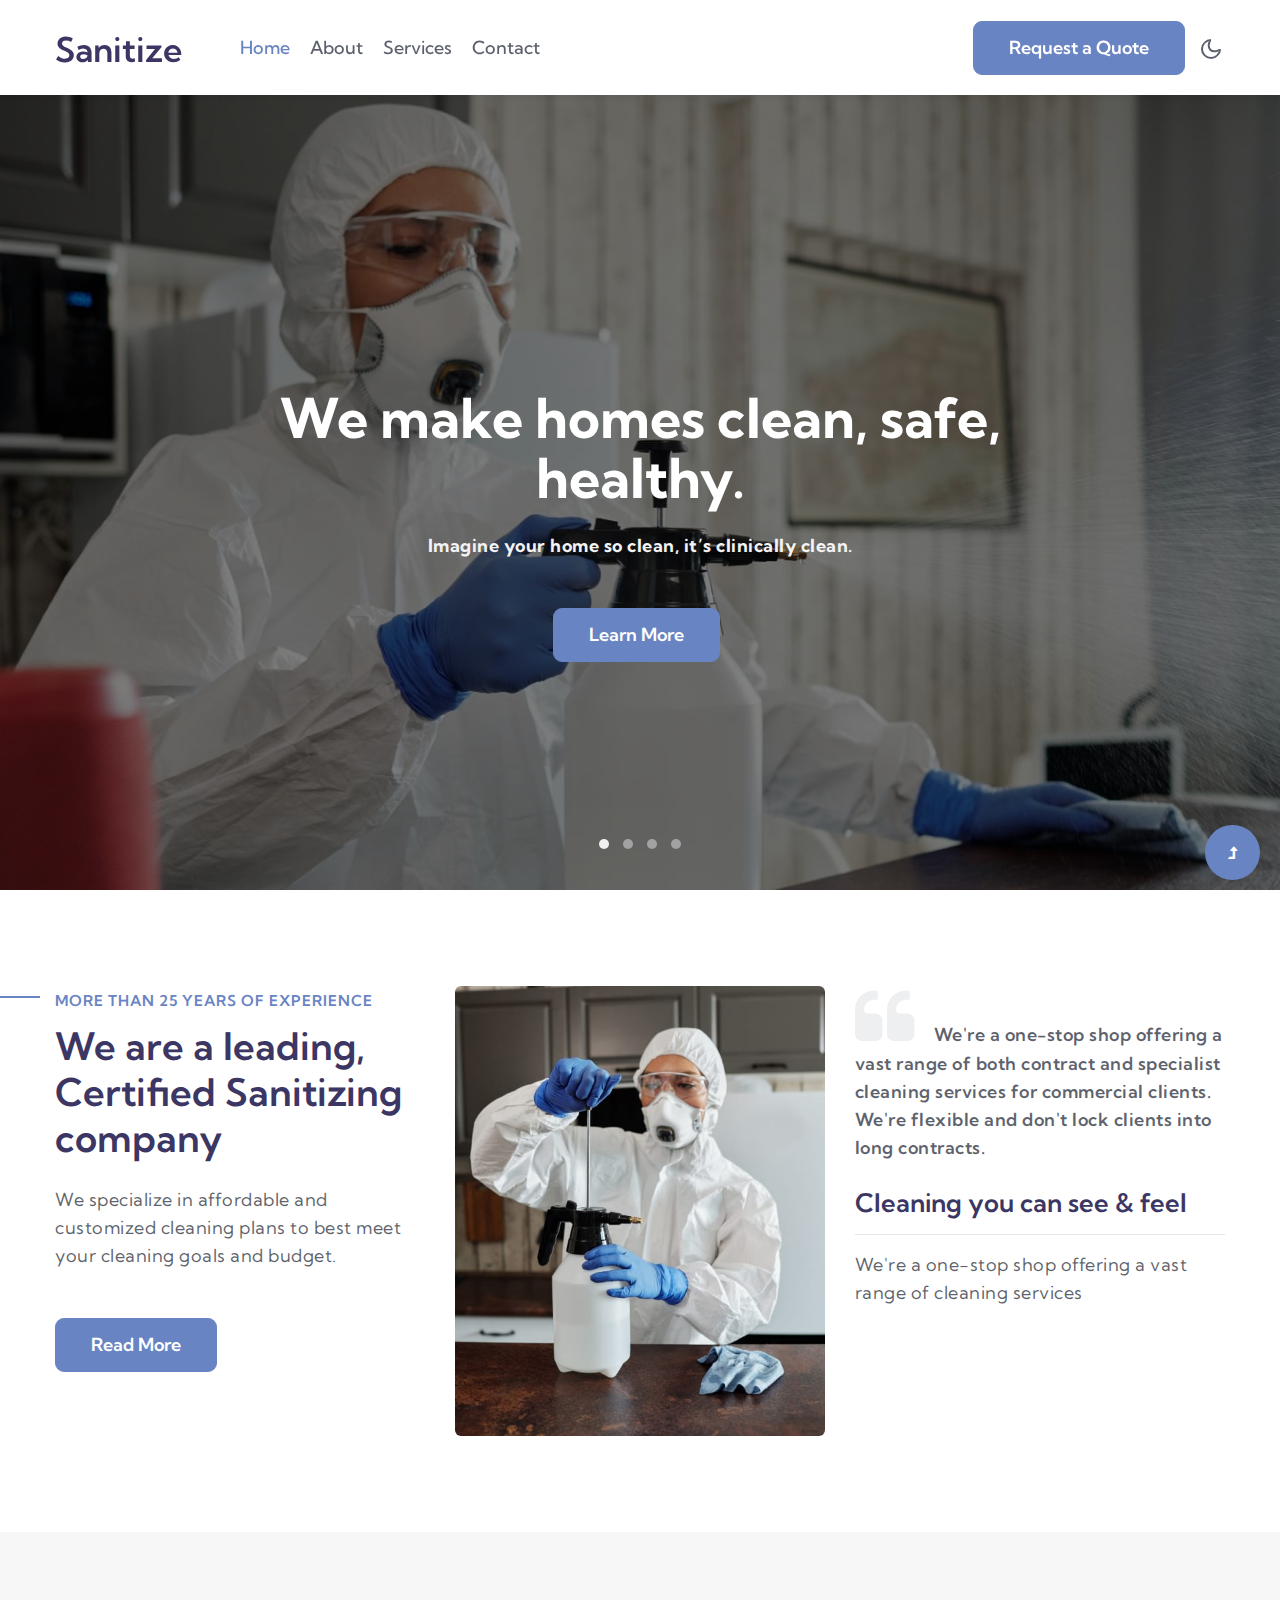
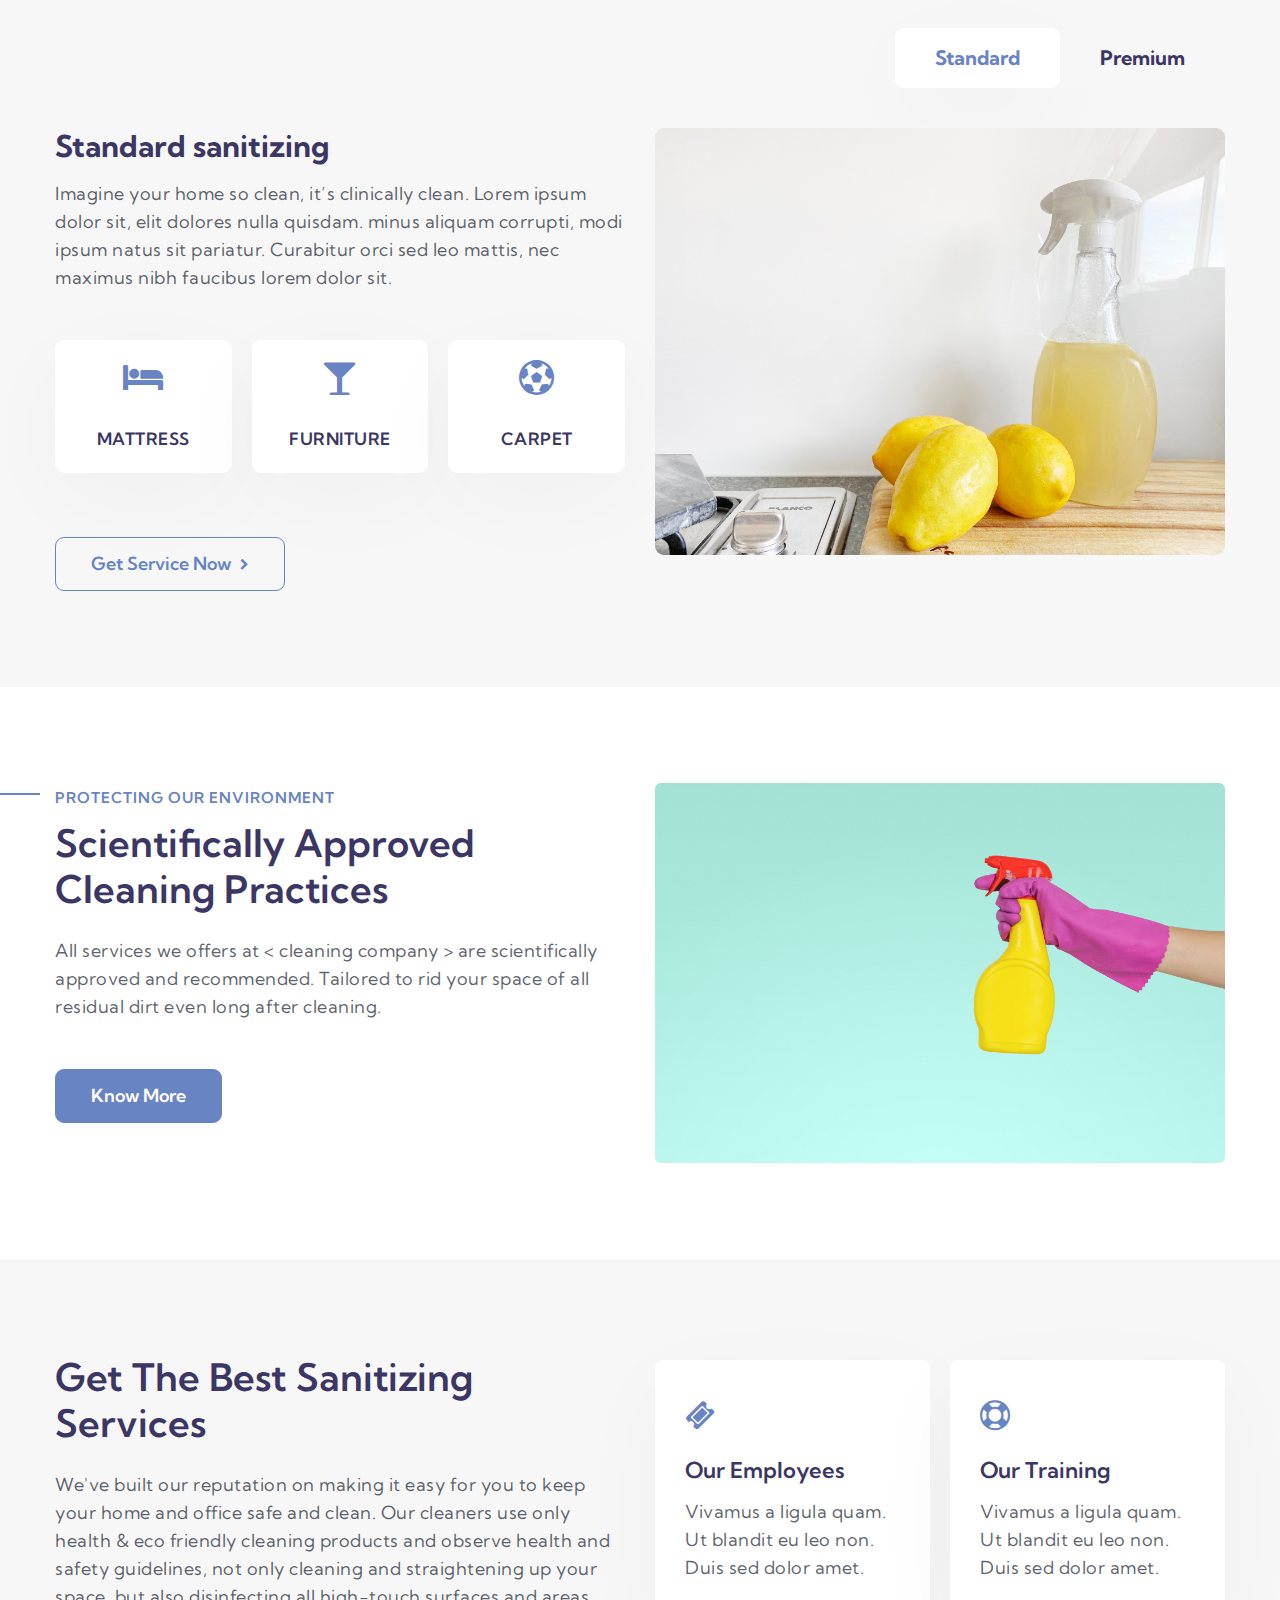
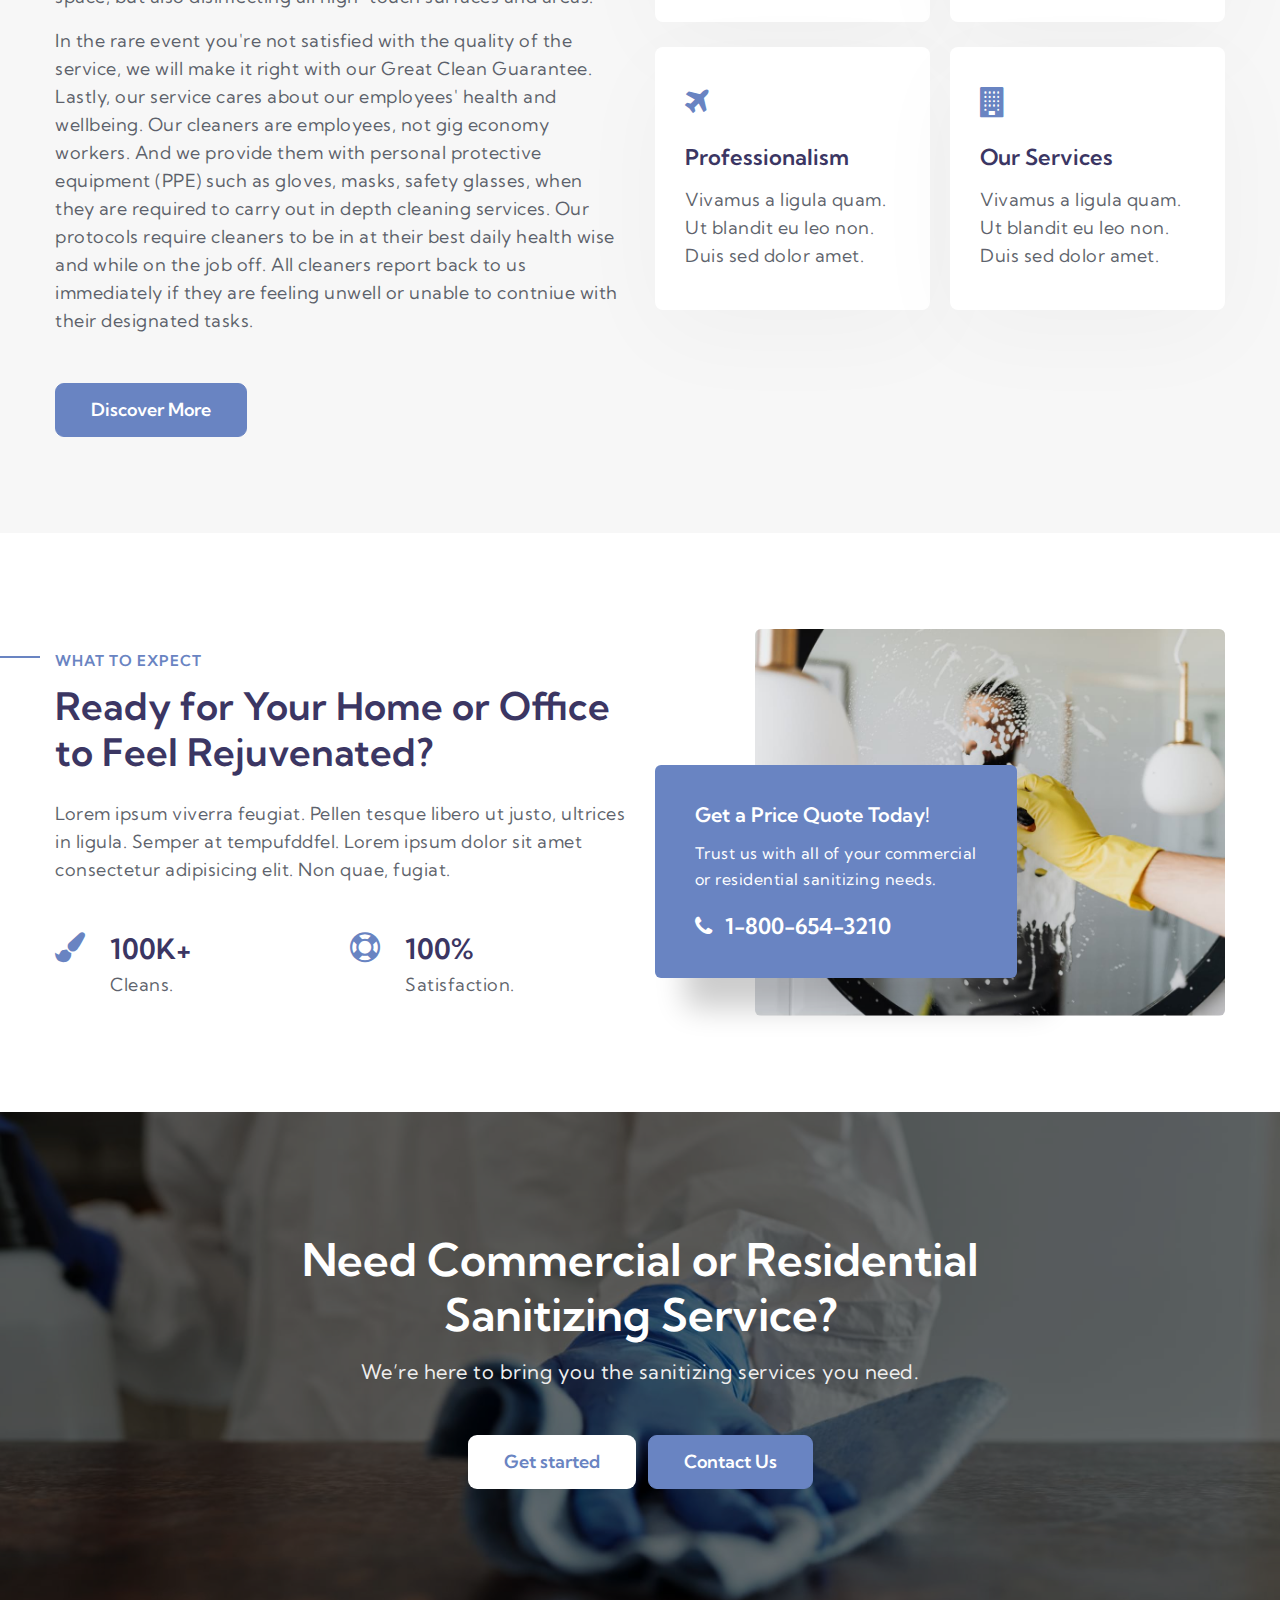
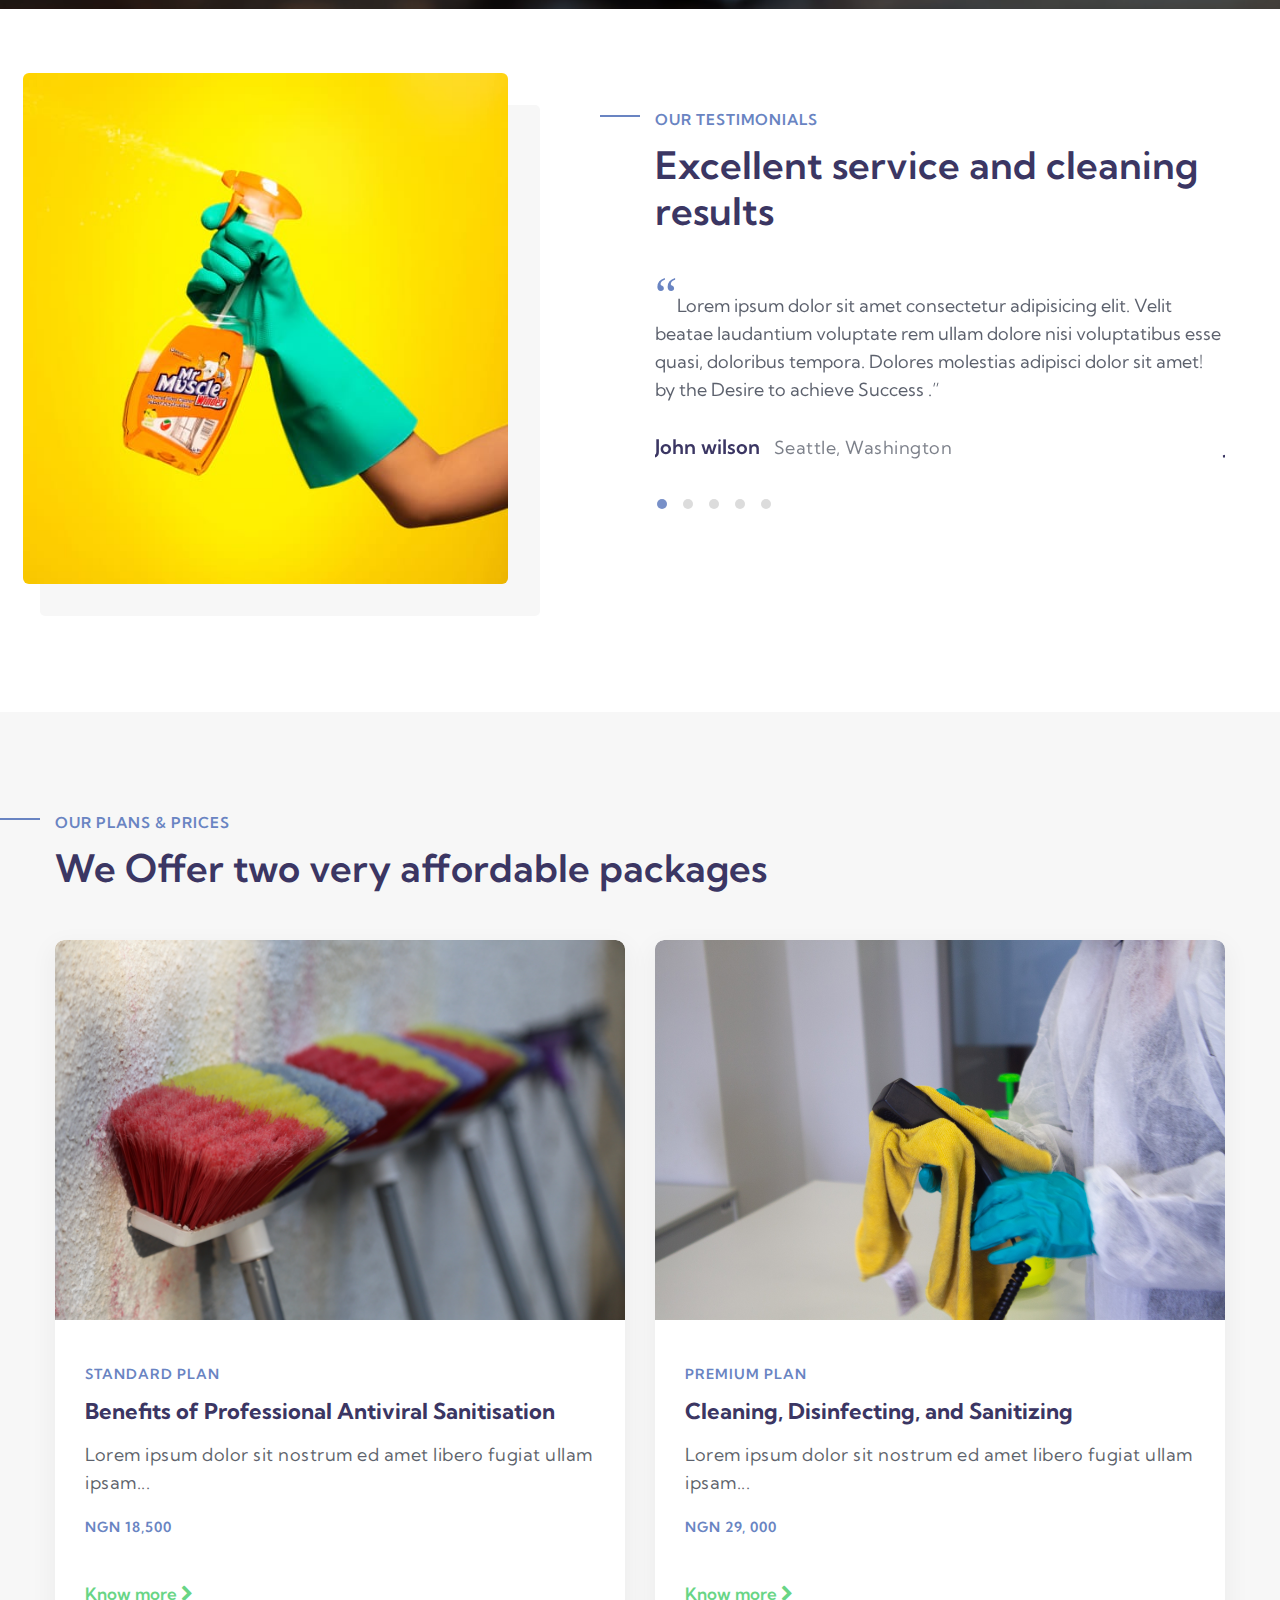
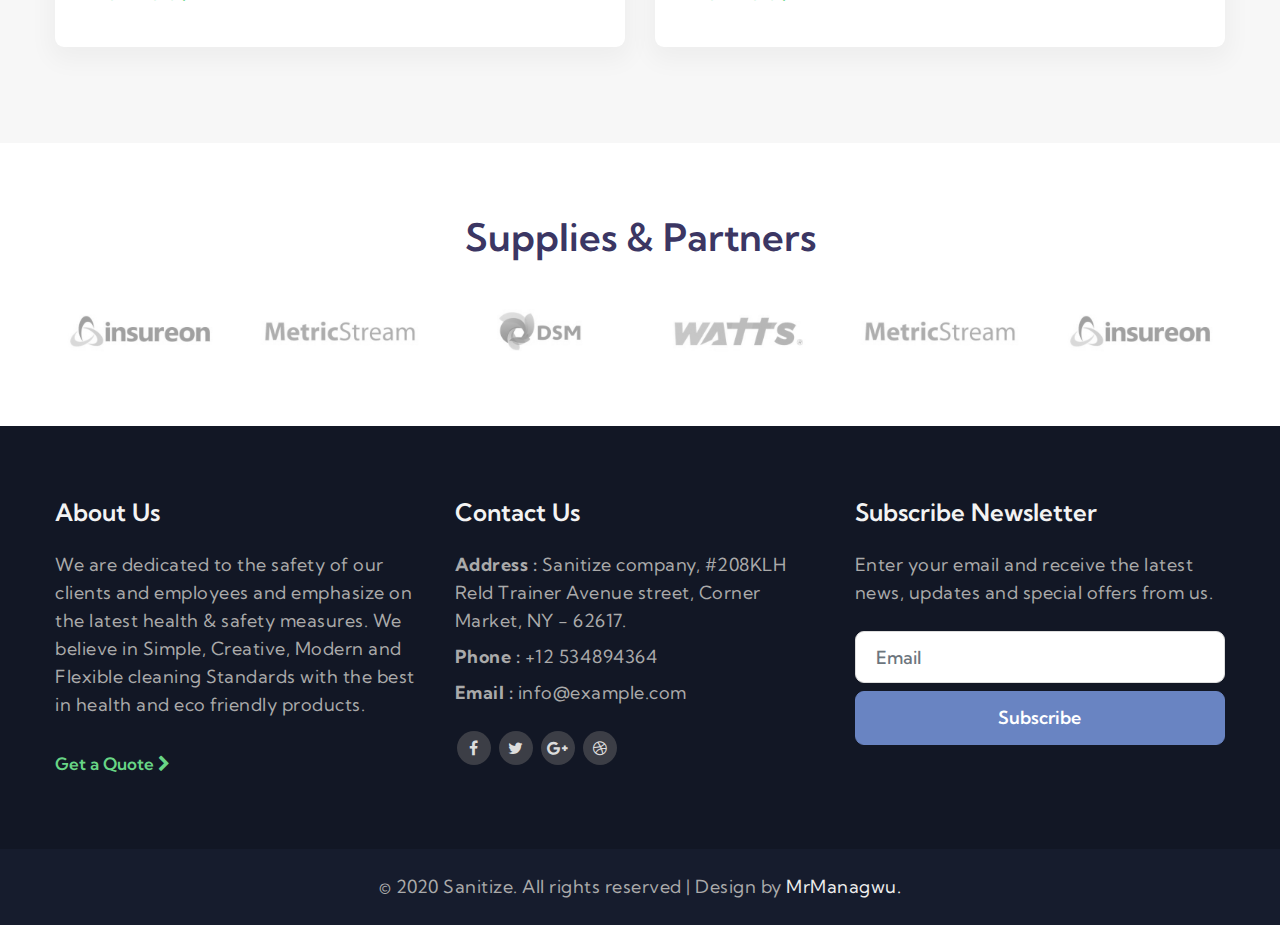
==== commit efbf015c: "[ Initial commit ]." ====
--- a/index.html
+++ b/index.html
@@ -1,1258 +1,892 @@
-<!DOCTYPE html>
+<!--
+Author: W3layouts
+Author URL: http://w3layouts.com
+-->
+<!doctype html>
 <html lang="en">
-
-<!-- Goodsoul_html/index.html  20 Nov 2019 03:27:59 GMT -->
-<head>
-<meta charset="utf-8">
-<title>Home Cleaning - Home.</title>
-
-<link rel="shortcut icon" href="images/favicon-2.png" type="image/x-icon">
-<link rel="icon" href="images/favicon-2.png" type="image/x-icon">
-
-<!-- Google Fonts -->
-<link href="https://fonts.googleapis.com/css?family=Prata|Rubik:300,400,500,700&amp;display=swap" rel="stylesheet">
-
-<!-- Stylesheets -->
-<link href="css/bootstrap.css" rel="stylesheet">
-<link href="css/jquery-ui.css" rel="stylesheet">
-<link href="css/swiper.min.css" rel="stylesheet">
-<link href="css/flaticon.css" rel="stylesheet">
-<link href="css/font-awesome.css" rel="stylesheet">
-<link href="css/animate.css" rel="stylesheet">
-<link href="css/custom-animate.css" rel="stylesheet">
-<link href="css/jquery.fancybox.min.css" rel="stylesheet">
-<link href="css/owl.css" rel="stylesheet">
-<link href="css/style.css" rel="stylesheet">
-<link href="css/responsive.css" rel="stylesheet">
-
-<!-- Responsive -->
-<meta http-equiv="X-UA-Compatible" content="IE=edge">
-<meta name="viewport" content="width=device-width, initial-scale=1.0, maximum-scale=1.0, user-scalable=0">
-<!--[if lt IE 9]><script src="https://cdnjs.cloudflare.com/ajax/libs/html5shiv/3.7.3/html5shiv.js"></script><![endif]-->
-<!--[if lt IE 9]><script src="js/respond.js"></script><![endif]-->
-</head>
-
-<body>
-
-<div class="page-wrapper">
-    <!-- Preloader -->
-    <div class="loader-wrap">
-        <div class="preloader style-five"></div>
-        <div class="layer layer-one"><span class="overlay"></span></div>
-        <div class="layer layer-two"><span class="overlay"></span></div>        
-        <div class="layer layer-three"><span class="overlay"></span></div>        
-    </div>
+  <head>
+    <!-- Required meta tags -->
+    <meta charset="utf-8">
+    <meta name="viewport" content="width=device-width, initial-scale=1, shrink-to-fit=no">
+
+    <title>Sanitize - Cleaning services category Bootstrap Responsive Web Template | Home : W3layouts</title>
     
-    <!-- Main Header-->
-    <header class="main-header style-two">
-        <!-- Top bar -->
-        <div class="top-bar style-two">
-            <div class="auto-container">
-                <div class="wrapper-box">
-                    <div class="left-content">
-                        <div class="text">We only have what we give... <a href="#" class="donate-box-btn">Get a Quote.</a></div>
-                    </div>
-                    <div class="right-content">
-                        <ul class="contact-info">
-                            <li><span class="flaticon-mail"></span><a href="mailto:support@charity.com">support@charity.com</a></li>
-                            <li><span class="flaticon-phone"></span><a href="tel:+211456789">+211 456 789</a></li>
-                        </ul>
-                        <!-- <div class="language-switcher">
-                            <div class="languages">
-                                <span class="current" title="English">En</span>
-                                <span class="hover">English</span>
-                                <ul>
-                                <li><a href="#">English</a></li>
-                                    <li><a href="#">Hindi</a></li>
-                                    <li><a href="#">Tamil</a></li>
-                                    <li><a href="#">Kannada</a></li>
-                                    <li><a href="#">Gujarathi</a></li>
-                                </ul>
-                            </div>
-                        </div> -->
-                    </div>
-                </div>                
-            </div>
-        </div>
-
-        <!-- Header Upper -->
-        <div class="header-upper style-two">
-            <div class="auto-container">
-                <div class="wrapper-box">
-                    <div class="logo-column">
-                        <div class="logo-box">
-                            <div class="logo"><a href="index.html"><img src="images/logo-9.png" alt="" title=""></a></div>
-                        </div>
-                    </div>
-                    <div class="right-column">
-                        <div class="option-wrapper">
-                            <div class="nav-outer">
-                                
-                                <!-- Main Menu -->
-                                <nav class="main-menu navbar-expand-xl navbar-dark">
-                                    
-                                    <div class="collapse navbar-collapse">
-                                        <ul class="navigation">
-                                            <li class="current"><a href="index.html">Home</a></li>
-                                            <!-- <li class="dropdown current"><a href="index.html">Home</a>
-                                                <ul>
-                                                    <li><a href="index.html">Main Home</a></li>
-                                                    <li><a href="index.html">Volunteer Home</a></li>
-                                                    <li><a href="index-4.html">Charity Home</a></li>
-                                                    <li><a href="index-5.html">Ecology Home</a></li>
-                                                    <li><a href="index-6.html">Education Home</a></li>
-                                                </ul>
-                                            </li> -->
-
-                                            <li><a href="about.html">About Us</a></li>
-
-                                            <li class="dropdown"><a href="#">Services</a>
-                                                <ul>
-                                                    <li><a href="causes-1.html">Residential Cleaning</a></li>
-                                                    <li><a href="causes-2.html">Office Cleaning</a></li>
-                                                    <li><a href="causes-3.html">Housekeeping & Guest House Management</a></li>
-                                                    <li><a href="cause-details.html">Post-Construction Cleaning</a></li>
-                                                    <li><a href="cause-details.html">Carpet and Upholstery Cleaning</a></li>
-                                                    <li><a href="cause-details.html">Floor Maintenance & Restoration</a></li>
-                                                    <li><a href="cause-details.html">Fumigation & Pest Control</a></li>
-                                                    <li><a href="cause-details.html">Decontamination Service</a></li>
-                                                    <!-- <li><a href="cause-details.html">Single Cause</a></li> -->
-                                                </ul>
-                                            </li>
-
-                                            <li><a href="faq.html">FAQ</a></li>
-
-                                            <li><a href="contact.html">Contact</a></li>
-                                        </ul>
+    <link href="https://fonts.googleapis.com/css2?family=Kumbh+Sans:wght@300;400;700&display=swap" rel="stylesheet">
+
+    <!-- Template CSS -->
+    <link rel="stylesheet" href="assets/css/style-starter.css">
+  </head>
+  <body>
+<header id="site-header" class="fixed-top">
+  <section class="w3l-header-4">
+      <div class="container">
+          <nav class="navbar navbar-expand-lg navbar-light">
+              <h1><a class="navbar-brand" href="index.html">
+                      Sanitize
+                  </a></h1>
+              <button class="navbar-toggler collapsed" type="button" data-toggle="collapse" data-target="#navbarNav"
+                  aria-controls="navbarNav" aria-expanded="false" aria-label="Toggle navigation">
+                  <span class="fa icon-expand fa-bars"></span>
+                  <span class="fa icon-close fa-times"></span>
+              </button>
+
+              <div class="collapse navbar-collapse" id="navbarNav">
+                  <ul class="navbar-nav">
+                      <li class="nav-item active">
+                          <a class="nav-link" href="index.html">Home </a>
+                      </li>
+                      <li class="nav-item @@about__active">
+                          <a class="nav-link" href="about.html">About</a>
+                      </li>
+                      <li class="nav-item @@services__active">
+                          <a class="nav-link" href="services.html">Services</a>
+                      </li>
+                      <li class="nav-item @@contact__active">
+                          <a class="nav-link" href="contact.html">Contact</a>
+                      </li>
+                  </ul>
+                  <ul class="navbar-nav search-right mt-lg-0 mt-2">
+                      <!-- <li class="nav-item mr-2" title="Search"><a href="#search" class="btn search-search"><span class="fa fa-search" aria-hidden="true"></span></a></li> -->
+                      <li class="nav-item">
+                      <a href="contact.html" class="btn btn-primary d-none d-lg-block btn-style mr-3"data-toggle="modal" data-target="#exampleModal">Request a Quote</a></li>
+                  </ul>
+
+                  <!-- //toggle switch for light and dark theme -->
+                  <!-- search popup -->
+                  <div id="search" class="pop-overlay">
+                      <div class="popup">
+                          <form action="error.html" method="GET" class="d-sm-flex">
+                              <input type="search" placeholder="Search.." name="search" required="required" autofocus>
+                              <button type="submit"><span class="fa fa-search"></span></button>
+                              <a class="close" href="#">&times;</a>
+                          </form>
+                      </div>
+                  </div>
+                  <!-- /search popup -->
+              </div>
+              <!-- toggle switch for light and dark theme -->
+              <div class="mobile-position">
+                  <nav class="navigation">
+                      <div class="theme-switch-wrapper">
+                          <label class="theme-switch" for="checkbox">
+                              <input type="checkbox" id="checkbox">
+                              <div class="mode-container">
+                                  <i class="gg-sun"></i>
+                                  <i class="gg-moon"></i>
+                              </div>
+                          </label>
+                      </div>
+                  </nav>
+              </div>
+          </nav>
+      </div>
+  </section>
+</header>
+<!-- main-slider -->
+<section class="w3l-main-slider" id="home">
+    <div class="companies20-content">
+        <div class="owl-one owl-carousel owl-theme">
+            <div class="item">
+                <li>
+                    <div class="slider-info banner-view bg bg2">
+                        <div class="banner-info">
+                            <div class="container">
+                                <div class="banner-info-bg">
+                                    <h5>We make homes clean, safe, healthy.<!--  <span>Spray services.</span> </h5> -->
+                                    <p class="mt-md-4 mt-3">Imagine your home so clean, it’s clinically clean. </p>
+                                    <a class="btn btn-style btn-primary mt-sm-5 mt-4 mr-2" href="about.html"> Learn
+                                        More</a>
+                                </div>
+                            </div>
+                        </div>
+                    </div>
+                </li>
+            </div>
+            <div class="item">
+                <li>
+                    <div class="slider-info  banner-view banner-top1 bg bg2">
+                        <div class="banner-info">
+                            <div class="container">
+                                <div class="banner-info-bg">
+                                    <h5>Residential and Commercial Sanitizing <span> services</span>  </h5>
+                                    <p class="mt-md-4 mt-3"> Free from bacteria and viruses, free from mold and mildew. </p>
+                                    <a class="btn btn-style btn-primary mt-sm-5 mt-4 mr-2" href="about.html"> Learn
+                                        More</a>
+                                </div>
+                            </div>
+                        </div>
+                    </div>
+                </li>
+            </div>
+            <div class="item">
+                <li>
+                    <div class="slider-info banner-view banner-top2 bg bg2">
+                        <div class="banner-info">
+                            <div class="container">
+                                <div class="banner-info-bg">
+                                    <h5>Disinfecting & Deodorizing <span>Spray services.</span> </h5>
+                                    <p class="mt-md-4 mt-3">We are all about health and safety as well as eco & human friendly cleaning products. </p>
+                                    <a class="btn btn-style btn-primary mt-sm-5 mt-4 mr-2" href="about.html"> Learn
+                                        More</a>
+                                </div>
+                            </div>
+                        </div>
+                    </div>
+                </li>
+            </div>
+            <div class="item">
+                <li>
+                    <div class="slider-info banner-view banner-top3 bg bg2">
+                        <div class="banner-info">
+                            <div class="container">
+                                <div class="banner-info-bg">
+                                    <h5>We are here for you. <span> Book your clean today.</span> </h5>
+                                    <p class="mt-md-4 mt-3"> Every cleaner is friendly and reliable. They've been background-checked & rated 5-stars </p>
+                                    <a class="btn btn-style btn-primary mt-sm-5 mt-4 mr-2" href="about.html"> Learn
+                                        More</a>
+                                </div>
+                            </div>
+                        </div>
+                    </div>
+                </li>
+            </div>
+        </div>
+    </div>
+</section>
+<!-- /main-slider -->
+<!-- home block1 -->
+<section class="wthree-row py-5 about-main" id="about">
+    <div class="container py-lg-5 py-md-4 py-2">
+        <div class="row">
+            <div class="col-lg-4 mb-lg-0 mb-5">
+                <h3 class="title-small mb-2">More than 25 Years of Experience</h3>
+                <h3 class="title-big">We are a leading, Certified Sanitizing company </h3>
+                <p class="pt-4">We specialize in affordable and customized cleaning plans to best meet your cleaning goals and budget.
+                </p>
+                <a href="about.html" class="btn btn-style btn-primary mt-lg-5 mt-4">Read More</a>
+            </div>
+            <div class="col-lg-4 col-md-6 text-center">
+                <div class="agileits-banner-info4">
+                    <img src="assets/images/about.jpg" alt="image" class="img-fluid radius-image" />
+                </div>
+            </div>
+            <div class="col-lg-4 col-md-6 mt-md-0 mt-4">
+                <span class="fa fa-quote-left" aria-hidden="true"></span>
+                <p class="py-4 pl-3 d-inline about-right-text">We're a one-stop shop offering a vast range
+                    of both contract and specialist cleaning services for commercial clients. We're flexible and don't
+                    lock clients into long contracts.
+                </p>
+                <h5 class="abt-right">Cleaning you can see & feel</h5>
+                <hr>
+                <p class="">We're a one-stop shop offering a vast range
+                    of cleaning services</p>
+            </div>
+        </div>
+    </div>
+</section>
+<!-- //home block1 -->
+<!-- our products -->
+<section class="w3l-products py-5" id="services">
+    <div class="container py-lg-5 py-md-4 py-2">
+        <div class="row">
+            <div class="col-lg-12 mx-auto">
+                <!--Horizontal Tab-->
+                <div id="parentHorizontalTab">
+                    <ul class="resp-tabs-list hor_1">
+                        <li>Standard</li>
+                        <li>Premium</li>
+                        <div class="clear"></div>
+                    </ul>
+                    <div class="resp-tabs-container hor_1 mt-md-0 mt-4">
+                        <div class="products-content">
+                            <div class="row">
+                                <div class="col-lg-6">
+                                    <h3>Standard sanitizing</h3>
+                                    <p>Imagine your home so clean, it’s clinically clean. 
+                                        Lorem ipsum dolor sit, elit dolores nulla quisdam. minus aliquam corrupti, 
+                                        modi ipsum natus sit pariatur. Curabitur orci sed leo mattis, nec maximus 
+                                        nibh faucibus lorem dolor sit. </p>
+                                    <div class="grids-ser my-md-5 my-4 text-center">
+                                        <div class="area-box">
+                                            <span class="fa fa-bed"></span>
+                                            <h4><a href="#feature" class="title-head">Mattress </a></h4>
+                                        </div>
+                                        <div class="area-box">
+                                            <span class="fa fa-glass"></span>
+                                            <h4><a href="#feature" class="title-head">Furniture </a></h4>
+                                        </div>
+                                        <div class="area-box">
+                                            <span class="fa fa-futbol-o"></span>
+                                            <h4><a href="#feature" class="title-head">Carpet </a></h4>
+                                        </div>
                                     </div>
-                                </nav><!-- Main Menu End-->
-
-                            </div>
-                            <!--Search Box 
-                            <div class="search-box-outer">
-                                <div class="dropdown">
-                                    <button class="search-box-btn dropdown-toggle" type="button" id="dropdownMenu3" data-toggle="dropdown" aria-haspopup="true" aria-expanded="false"><span class="fa fa-search"></span></button>
-                                    <ul class="dropdown-menu pull-right search-panel" aria-labelledby="dropdownMenu3">
-                                        <li class="panel-outer">
-                                            <div class="form-container">
-                                                <form method="post" action="http://steelthemes.com/demo/html/Goodsoul_html/blog.html">
-                                                    <div class="form-group">
-                                                        <input type="search" name="field-name" value="" placeholder="Search...." required="">
-                                                        <button type="submit" class="search-btn"><span class="fa fa-search"></span></button>
-                                                    </div>
-                                                </form>
+                                    <a href="#url" class="btn btn-outline-primary btn-style mt-3">Get Service Now
+                                        <span class="fa fa-chevron-right"></span>
+                                    </a>
+                                </div>
+                                <div class="col-lg-6 mt-lg-0 mt-5">
+                                    <img src="assets/images/residential-aux.jpg" class="img-fluid radius-image-full"
+                                        alt="project image">
+                                </div>
+                            </div>
+                        </div>
+                        <div class="products-content">
+                            <div class="row">
+                                <div class="col-lg-6">
+                                    <h3>Premium sanitizing</h3>
+                                    <p>Imagine your home so clean, it’s clinically clean. 
+                                        Lorem ipsum dolor sit, elit dolores nulla quisdam. minus aliquam corrupti, 
+                                        modi ipsum natus sit pariatur. Curabitur orci sed leo mattis, nec maximus 
+                                        nibh faucibus lorem dolor sit. </p>
+                                        <div class="grids-ser my-md-5 my-4 text-center">
+                                            <div class="area-box">
+                                                <span class="fa fa-glass"></span>
+                                                <h4><a href="#feature" class="title-head">Factory </a></h4>
                                             </div>
-                                        </li>
-                                    </ul>
-                                </div>
-                            </div>
-                            <div class="cart-btn">
-                                <div class="cart-icon"><span class="flaticon-bag"></span><span class="item-count">0</span></div>
-                            </div>
-                            <!-- <div class="navbar-btn-wrap">
-                                <button class="anim-menu-btn">
-                                  <i class="flaticon-menu"></i>
-                                </button>
-                            </div> -->
-                            <!-- <div class="link-btn">
-                                <a href="#" class="theme-btn btn-style-four"><span>Get a Quote</span></a>
-                            </div> -->
-
-                            <div class="link-box">
-                                <a href="#" class="theme-btn btn-style-four donate-box-btn"><span>Get a Quote</span>
-                                </a>
-                            </div>
-                        </div>
-                    </div>
-                </div>
-            </div>
-        </div>
-        <!--End Header Upper-->
-
-        <!--End Header Upper-->
-        <div class="sticky-header style-two">
-            <div class="auto-container">
-                <div class="wrapper-box">
-                    <div class="logo-column">
-                        <div class="logo-box">
-                            <div class="logo"><a href="index.html"><img src="images/logo-3.png" alt="" title=""></a></div>
-                        </div>
-                    </div>
-                    <div class="menu-column">
-                        <div class="nav-outer">
-                            
-                            <div class="nav-inner">
-
-                                <!-- Main Menu -->
-                                <nav class="main-menu navbar-expand-xl navbar-dark">
-                                    
-                                    <div class="collapse navbar-collapse">
-                                        <ul class="navigation">
-                                        </ul>
-                                    </div>
-                                </nav><!-- Main Menu End-->
-
-                            </div>
-                        </div>
-                    </div>
-                </div>
-            </div>
-        </div>
-        
-        <!-- Mobile Menu  -->
-        <div class="mobile-menu style-two">
-            <div class="menu-box">
-                <div class="logo"><a href="index.html"><img src="images/logo-3.png" alt=""></a></div>
-                <!-- Main Menu -->
-                <nav class="main-menu navbar-expand-xl navbar-dark">
-                    <div class="navbar-header">
-                        <!-- Toggle Button -->      
-                        <button type="button" class="navbar-toggle" data-toggle="collapse" data-target="#navbarSupportedContent" aria-controls="navbarSupportedContent" aria-expanded="false" aria-label="Toggle navigation">
-                            <span class="flaticon-menu"></span>
-                        </button>
-                    </div>
-                    
-                    <div class="collapse navbar-collapse" id="navbarSupportedContent">
-                        <ul class="navigation">
-                            
-                        </ul>
-                    </div>
-                </nav>
-                <!-- Main Menu End-->
-                <!--Search Box-->
-                <!-- <div class="search-box-outer">
-                    <div class="dropdown">
-                        <button class="search-box-btn dropdown-toggle" type="button" id="dropdownMenu4" data-toggle="dropdown" aria-haspopup="true" aria-expanded="false"><span class="fa fa-search"></span></button>
-                        <ul class="dropdown-menu pull-right search-panel" aria-labelledby="dropdownMenu4">
-                            <li class="panel-outer">
-                                <div class="form-container">
-                                    <form method="post" action="http://steelthemes.com/demo/html/Goodsoul_html/blog.html">
-                                        <div class="form-group">
-                                            <input type="search" name="field-name" value="" placeholder="Search...." required="">
-                                            <button type="submit" class="search-btn"><span class="fa fa-search"></span></button>
-                                        </div>
-                                    </form>
-                                </div>
-                            </li>
-                        </ul>
-                    </div>
-                </div> -->
-
-            </div>     
-                
-        </div>
-        <!-- End Mobile Menu -->
-
-        <div class="nav-overlay">
-            <div class="cursor"></div>
-            <div class="cursor-follower"></div>
-        </div>
-    </header>
-    <!-- End Main Header -->
-
-    <!-- Hidden Sidebar -->
-    <!-- <section class="hidden-sidebar style-two close-sidebar">
-        <div class="wrapper-box">
-            <div class="hidden-sidebar-close"><span class="flaticon-cross"></span></div>
-            <div class="logo"><a href="#"><img src="images/logo-3.png" alt=""></a></div>
-            <div class="content">
-                <div class="about-widget-four sidebar-widget">
-                    <h3>To improve learning environment in primary schools</h3>
-                    <div class="text">We denounce with righteous indignation and dislike men who we are to beguiled demoralized by the charms of pleasures that moment, so we blinded desires, that they indignations.</div>
-                </div>
-                <!-- News Widget 
-                <div class="news-widget-two sidebar-widget">
-                    <div class="widget-title">News & Updates</div>
-                    <div class="post-wrapper">
-                        <div class="image"><a href="blog-details.html"><img src="images/resource/post-thumb-1.jpg" alt=""></a></div>
-                        <div class="category">LIFE SAVING</div>
-                        <h4><a href="blog-details.html">Goodsoul partners with lafarge on national literacy competition</a></h4>
-                    </div>
-                    <div class="post-wrapper">
-                        <div class="image"><a href="blog-details.html"><img src="images/resource/post-thumb-2.jpg" alt=""></a></div>
-                        <div class="category">Education</div>
-                        <h4><a href="blog-details.html">Goodsoul improves education infrastructure</a></h4>
-                    </div>
-                </div>
-                <!-- Newsletter Widget 
-                <div class="newsletter-widget-two">
-                    <div class="widget-title">Newsletter Subscription</div>
-                    <form action="#">
-                        <input type="email" placeholder="Enter Email Address">
-                        <button class="theme-btn btn-style-one w-100"><i class="flaticon-next"></i><span>Subscribe Us</span></button>
-                    </form>
-                </div>
-            </div>
-        </div>
-    </section> -->
-
-    <!-- Bnner Section -->
-    <section class="banner-section style-two">
-        <div class="swiper-container banner-slider">
-            <div class="swiper-wrapper">
-                <!-- Slide Item -->
-                <div class="swiper-slide" style="background-image: url(images/background/new/main-slider-1.jpg);">
-                    <div class="content-outer">
-                        <div class="content-box">
-                            <div class="inner">
-                                <h4>Every good act counts</h4>
-                                <h1>Charity is a simple <br>method to prove <br>kindness.</h1>
-                                <div class="link-box"><a href="#" class="theme-btn btn-style-five"><span>Learn more</span></a></div>
-                            </div>
-                        </div>
-                    </div>
-                </div>
-
-                <!-- Slide Item -->
-                <div class="swiper-slide" style="background-image: url(images/background/new/aboutus-img-header.jpg);">
-                    <div class="content-outer">
-                        <div class="content-box justify-content-end">
-                            <div class="inner">
-                                <h4>Charity is everywhere</h4>
-                                <h1>Actions speak <br>louder than words! <br>Give today.</h1>
-                                <div class="link-box"><a href="#" class="theme-btn btn-style-five donate-box-btn"><span>Get a Quote</span></a></div>
-                            </div>
-                        </div>
-                    </div>
-                </div>
-
-                <!-- Slide Item -->
-                <div class="swiper-slide" style="background-image: url(images/background/new/slider-img-3.jpg);">
-                    <div class="content-outer">
-                        <div class="content-box">
-                            <div class="inner">
-                                <h4>Every good act counts</h4>
-                                <h1>Charity is a simple <br>method to prove <br>kindness.</h1>
-                                <div class="link-box"><a href="#" class="theme-btn btn-style-five"><span>Learn more</span></a></div>
-                            </div>
-                        </div>
-                    </div>
-                </div>
-            </div>
-            <div class="banner-slider-pagination style-three"></div>
-        </div>
-    </section>
-    <!-- End Bnner Section -->
-
-    <!-- Causes Section Two -->
-    <section class="causes-section-two">
-        <div class="auto-container">
-            <div class="cause-wrapper">
-                <div class="row">
-                    <!-- Cause Block two -->
-                    <div class="cause-block-two col-lg-4">
-                        <div class="inner-box py-3">
-                            <div class="image">
-                                <img src="images/background/new/index-row-img-1.jpg" alt="" class="img-fluid img-responsive">
-                                <div class="overlay">
-                                    <a href="cause-details.html" class="theme-btn btn-style-seven"><span>More Details</span></a>
-                                </div>
-                            </div>
-                            <div class="lower-content">
-                                <!--Progress Levels
-                                <div class="progress-levels style-two">
-                                            
-                                    <!--Skill Box
-                                    <div class="progress-box wow fadeInRight" data-wow-delay="100ms" data-wow-duration="1500ms">
-                                        <div class="inner">
-                                            <div class="bar">
-                                                <div class="bar-innner"><div class="bar-fill" data-percent="60"><div class="percent"></div></div></div>
+                                            <div class="area-box">
+                                                <span class="fa fa-bed"></span>
+                                                <h4><a href="#feature" class="title-head">Building </a></h4>
+                                            </div>
+                                            <div class="area-box">
+                                                <span class="fa fa-futbol-o"></span>
+                                                <h4><a href="#feature" class="title-head">Education </a></h4>
                                             </div>
                                         </div>
-                                    </div>
-                                </div> -->
-                                <div class="wrapper-box">
-                                    <h4><a href="cause-details.html">Help girls education</a></h4>
-                                    <div class="info-box">
-                                        <a href="#"><span>Raised:</span> $72000</a>
-                                        <a href="#"><span>Goal:</span> $100000</a>
-                                    </div>
-                                </div>
-                            </div>
-                        </div>
-                    </div>
-                    <!-- Cause Block two -->
-                    <div class="cause-block-two col-lg-4">
-                        <div class="inner-box">
-                            <div class="image">
-                                <img src="images/background/new/index-row-img-2.jpg" alt="" class="img-responsive img-fluid">
-                                <div class="overlay">
-                                    <a href="cause-details.html" class="theme-btn btn-style-seven"><span>More Details</span></a>
-                                </div>
-                            </div>
-                            <div class="lower-content">
-                                <!--Progress Levels
-                                <div class="progress-levels style-two">
-                                            
-                                    <!--Skill Box
-                                    <div class="progress-box wow fadeInRight" data-wow-delay="100ms" data-wow-duration="1500ms">
-                                        <div class="inner">
-                                            <div class="bar">
-                                                <div class="bar-innner"><div class="bar-fill" data-percent="82"><div class="percent"></div></div></div>
-                                            </div>
+                                    <a href="#url" class="btn btn-outline-primary btn-style mt-3">Get Service Now
+                                        <span class="fa fa-chevron-right"></span>
+                                    </a>
+                                </div>
+                                <div class="col-lg-6 mt-lg-0 mt-5">
+                                    <img src="assets/images/commercialsan.jpg" class="img-fluid radius-image-full"
+                                        alt="project image">
+                                </div>
+                            </div>
+                        </div>
+                    </div>
+                </div>
+            </div>
+        </div>
+    </div>
+</section>
+<!-- //our products -->
+<!-- home block3 -->
+<section class="wthree-row py-5 about-main" id="">
+    <div class="container py-lg-5 py-md-4 py-2">
+        <div class="row">
+            <div class="col-lg-6 mb-lg-0 mb-sm-5 mb-4">
+                <h3 class="title-small mb-2">Protecting Our Environment</h3>
+                <h3 class="title-big">Scientifically Approved Cleaning Practices </h3>
+                <p class="pt-4">All services we offers at < cleaning company > are scientifically approved and recommended. Tailored to rid your space of all residual dirt even long after cleaning.</p>
+                <a href="about.html" class="btn btn-style btn-primary mt-lg-5 mt-4">Know More</a>
+            </div>
+            <div class="col-lg-6 text-center">
+                <div class="agileits-banner-info4">
+                    <img src="assets/images/services-img-3.jpg" alt="image" class="img-fluid radius-image" />
+                </div>
+            </div>
+        </div>
+    </div>
+</section>
+<!-- //home block3 -->
+<!-- services page block 2 -->
+<section class="w3l-features py-5" id="features">
+    <div class="call-w3 py-lg-5 py-md-4 py-2">
+        <div class="container">
+            <div class="row main-cont-wthree-2">
+                <div class="col-lg-6 feature-grid-left">
+                    <h4 class="title-big">Get The Best Sanitizing Services</h4>
+                    <p class="text-para mt-lg-4 mt-3">We've built our reputation on making it easy for you to keep your home and office safe and clean. Our cleaners use only health & eco friendly cleaning products and observe health and safety guidelines, not only cleaning and straightening up your space, but also disinfecting all high-touch surfaces and areas.
+
+                    <!-- Basic UV disinfection treatments are included as part of our core services. This powerful non-toxic technology eliminates pathogens, such as viruses and bacteria, without using harmful chemicals or leaving behind residue. --></p>
+                    <p class="mt-3">
+
+                    In the rare event you're not satisfied with the quality of the service, we will make it right with our Great Clean Guarantee.
+
+                    Lastly, our service cares about our employees' health and wellbeing. Our cleaners are employees, not gig economy workers. And we provide them with personal protective equipment (PPE) such as gloves, masks, safety glasses, when they are required to carry out in depth cleaning services. Our protocols require cleaners to be in at their best daily health wise and while on the job off. All cleaners report back to us immediately if they are feeling unwell or unable to contniue with their designated tasks.
+                    </p>
+                    <a href="about.html" class="btn btn-primary btn-style mt-md-5 mt-4">Discover More</a>
+                </div>
+                <div class="col-lg-6 feature-grid-right mt-lg-0 mt-5">
+                    <div class="call-grids-w3 d-grid">
+                        <div class="grids-1 box-wrap">
+                            <a href="#more" class="icon"><span class="fa fa-ticket"></span></a>
+                            <h4><a href="#feature" class="title-head">Our Employees</a></h4>
+                            <p>Vivamus a ligula quam. Ut blandit eu leo non. Duis sed dolor amet.</p>
+                        </div>
+                        <div class="grids-1 box-wrap">
+                            <a href="#more" class="icon"><span class="fa fa-life-ring"></span></a>
+                            <h4><a href="#feature" class="title-head">Our Training</a></h4>
+                            <p>Vivamus a ligula quam. Ut blandit eu leo non. Duis sed dolor amet.</p>
+                        </div>
+                        <div class="grids-1 box-wrap">
+                            <a href="#more" class="icon"><span class="fa fa-plane"></span></a>
+                            <h4><a href="#feature" class="title-head">Professionalism</a></h4>
+                            <p>Vivamus a ligula quam. Ut blandit eu leo non. Duis sed dolor amet.</p>
+                        </div>
+                        <div class="grids-1 box-wrap">
+                            <a href="#more" class="icon"><span class="fa fa-building"></span></a>
+                            <h4><a href="#feature" class="title-head">Our Services</a></h4>
+                            <p>Vivamus a ligula quam. Ut blandit eu leo non. Duis sed dolor amet.</p>
+                        </div>
+                    </div>
+                </div>
+            </div>
+        </div>
+    </div>
+</section>
+<!-- //services page block 2 -->
+<section class="w3l-servicesblock py-5" id="expect">
+    <div class="container py-lg-5 py-md-4 py-2">
+        <div class="row">
+            <div class="col-lg-6 about-right-faq align-self">
+                <span class="title-small mb-2"> What to expect</span>
+                <h3 class="title-big mx-0"> Ready for Your Home or Office
+                    to Feel Rejuvenated?</h3>
+                <p class="mt-lg-4 mt-3 mb-lg-5 mb-4">Lorem ipsum viverra feugiat. Pellen tesque libero ut justo,
+                    ultrices in ligula. Semper at tempufddfel. Lorem ipsum dolor sit amet consectetur adipisicing
+                    elit. Non quae, fugiat.</p>
+                <div class="two-grids mt-md-0 mt-md-5 mt-4">
+                    <div class="grids_info">
+                        <span class="fa fa-paint-brush"></span>
+                        <div class="detail">
+                            <h4>100K+</h4>
+                            <p class="">Cleans.</p>
+                        </div>
+                    </div>
+                    <div class="grids_info">
+                        <span class="fa fa-life-ring"></span>
+                        <div class="detail">
+                            <h4>100%</h4>
+                            <p class="">Satisfaction.</p>
+                        </div>
+                    </div>
+                </div>
+            </div>
+
+            <div class="col-lg-5 offset-lg-1 offset-md-2 left-wthree-img mt-lg-0 mt-sm-5 mt-4 position-relative">
+                <img src="assets/images/image2.jpg" alt="" class="img-fluid radius-image">
+                <div class="imginfo__box">
+                    <h6 class="imginfo__title">Get a Price Quote Today!</h6>
+                    <p>Trust us with all of your commercial<br>or residential sanitizing needs. </p>
+                    <a href="tel:http://1(800)7654321"><span class="fa fa-phone mr-2"></span> 1-800-654-3210</a>
+                </div>
+            </div>
+        </div>
+    </div>
+</section>
+<!-- middle -->
+<div class="middle py-5">
+    <div class="container py-lg-5 py-md-4">
+        <div class="welcome-left text-center py-4">
+            <h3 class="title-big mx-auto">Need Commercial or
+                Residential Sanitizing Service?</h3>
+            <p>We’re here to bring you the sanitizing services you need.</p>
+            <a href="#started" class="btn btn-style btn-white mt-sm-5 mt-4 mr-2">Get started</a>
+            <a href="contact.html" class="btn btn-style btn-primary mt-sm-5 mt-4">Contact Us</a>
+        </div>
+    </div>
+</div>
+<!-- //middle -->
+
+<section class="w3l-clients" id="testimonials">
+    <div class="midd-w3 py-5">
+        <div class="container py-lg-5 py-md-4 py-2">
+            <div class="row mt-lg-0 mt-md-5">
+                <div class="col-lg-5 align-self img-effect pr-md-0">
+                    <img src="assets/images/testimonials.jpg" alt="" class="radius-image img-fluid">
+                </div>
+                <div class="col-lg-6 offset-lg-1 mt-lg-0 mt-5">
+                    <span class="title-small mb-2">Our Testimonials</span>
+                    <h3 class="title-big">Excellent service and cleaning results</h3>
+                    <div id="owl-demo1" class="owl-carousel owl-theme mt-md-4 mt-2 py-2 mb-4">
+                        <div class="item">
+                            <div class="testimonial-content">
+                                <div class="testimonial">
+                                    <blockquote>
+                                        <q>Lorem ipsum dolor sit amet consectetur adipisicing elit. Velit beatae
+                                            laudantium
+                                            voluptate rem ullam dolore nisi voluptatibus esse quasi, doloribus tempora.
+                                            Dolores molestias adipisci dolor sit amet! by the Desire to achieve Success
+                                            .</q>
+                                    </blockquote>
+                                    <div class="testi-des">
+                                        <div class="peopl align-self">
+                                            <h3>John wilson</h3>
+                                            <p class="indentity">Seattle, Washington</p>
                                         </div>
                                     </div>
-                                </div>-->
-                                <div class="wrapper-box">
-                                    <h4><a href="cause-details.html">Bolanile fight cancer</a></h4>
-                                    <div class="info-box">
-                                        <a href="#"><span>Raised:</span> $98400</a>
-                                        <a href="#"><span>Goal:</span> $120000</a>
-                                    </div>
-                                </div>
-                            </div>
-                        </div>
-                    </div>
-                    <!-- Cause Block two -->
-                    <div class="cause-block-two col-lg-4">
-                        <div class="inner-box">
-                            <div class="image">
-                                <img src="images/background/new/index-row-img-3.jpg" alt="" class="img-fluid img-responsive">
-                                <div class="overlay">
-                                    <a href="cause-details.html" class="theme-btn btn-style-seven"><span>More Details</span></a>
-                                </div>
-                            </div>
-                            <div class="lower-content">
-                                <!--Progress Levels
-                                <div class="progress-levels style-two">
-                                            
-                                    <!--Skill Box
-                                    <div class="progress-box wow fadeInRight" data-wow-delay="100ms" data-wow-duration="1500ms">
-                                        <div class="inner">
-                                            <div class="bar">
-                                                <div class="bar-innner"><div class="bar-fill" data-percent="52"><div class="percent"></div></div></div>
-                                            </div>
+                                </div>
+                            </div>
+                        </div>
+                        <div class="item">
+                            <div class="testimonial-content">
+                                <div class="testimonial">
+                                    <blockquote>
+                                        <q>Lorem ipsum dolor sit amet consectetur adipisicing elit. Velit beatae
+                                            laudantium
+                                            voluptate rem ullam dolore nisi voluptatibus esse quasi, doloribus tempora.
+                                            Dolores molestias adipisci dolor sit amet! by the Desire to achieve
+                                            Success.</q>
+                                    </blockquote>
+                                    <div class="testi-des">
+                                        <div class="peopl align-self">
+                                            <h3>Julia sakura</h3>
+                                            <p class="indentity">Seattle, Washington</p>
                                         </div>
                                     </div>
-                                </div>-->
-                                <div class="wrapper-box">
-                                    <h4><a href="cause-details.html">Donation for helpless people</a></h4>
-                                    <div class="info-box">
-                                        <a href="#"><span>Raised:</span> $41600</a>
-                                        <a href="#"><span>Goal:</span> $8000</a>
-                                    </div>
-                                </div>
-                            </div>
-                        </div>
-                    </div>
-                </div>                
-            </div>
-        </div>
-    </section>
-
-    <!-- Feature Section -->
-    <section class="feature-section">
-        <div class="auto-container">
-            <div class="sec-title text-center">
-                <h1>Live as a human being</h1>
-                <div class="text">The right way to live as a human being, Just help to those people really need your help.</div>
-            </div>
-            <div class="row">
-                <!-- Feature Block Two -->
-                <div class="col-lg-3 col-md-6 feature-block-two">
-                    <div class="inner-box">
-                        <div class="icon-box">
-                            <img src="images/icons/icon-6.png" alt="">
-                        </div>
-                        <h4>Become a Volunteer</h4>
-                        <div class="overlay" style="background-image: url(images/background/bg-2.jpg);">
-                            <h4>Become a Volunteer</h4>
-                            <div class="text">Indignation and dislike mens all <br>beguiled demoralized. </div>
-                            <div class="link-btn"><a href="#" class="theme-btn btn-style-five"><span>More Details</span></a></div>
-                        </div>
-                    </div>
-                </div>
-                <!-- Feature Block Two -->
-                <div class="col-lg-3 col-md-6 feature-block-two">
-                    <div class="inner-box">
-                        <div class="icon-box">
-                            <img src="images/icons/icon-7.png" alt="">
-                        </div>
-                        <h4>Shelter for Homeless</h4>
-                        <div class="overlay" style="background-image: url(images/background/bg-2.jpg);">
-                            <h4>Shelter for Homeless</h4>
-                            <div class="text">Indignation and dislike mens all <br>beguiled demoralized. </div>
-                            <div class="link-btn"><a href="#" class="theme-btn btn-style-five"><span>More Details</span></a></div>
-                        </div>
-                    </div>
-                </div>
-                <!-- Feature Block Two -->
-                <div class="col-lg-3 col-md-6 feature-block-two">
-                    <div class="inner-box">
-                        <div class="icon-box">
-                            <img src="images/icons/icon-8.png" alt="">
-                        </div>
-                        <h4>Make World Happier</h4>
-                        <div class="overlay" style="background-image: url(images/background/bg-2.jpg);">
-                            <h4>Make World Happier</h4>
-                            <div class="text">Indignation and dislike mens all <br>beguiled demoralized. </div>
-                            <div class="link-btn"><a href="#" class="theme-btn btn-style-five"><span>More Details</span></a></div>
-                        </div>
-                    </div>
-                </div>
-                <!-- Feature Block Two -->
-                <div class="col-lg-3 col-md-6 feature-block-two">
-                    <div class="inner-box">
-                        <div class="icon-box">
-                            <img src="images/icons/icon-9.png" alt="">
-                        </div>
-                        <h4>Give Helthy Life</h4>
-                        <div class="overlay" style="background-image: url(images/background/bg-2.jpg);">
-                            <h4>Give Helthy Life</h4>
-                            <div class="text">Indignation and dislike mens all <br>beguiled demoralized. </div>
-                            <div class="link-btn"><a href="#" class="theme-btn btn-style-five"><span>More Details</span></a></div>
-                        </div>
-                    </div>
-                </div>
-            </div>
-        </div>
-        <div class="call-to-action">
-            <div class="auto-container">
-                <div class="wrapper-box">
-                    <div class="left-content">
-                        <h3>You have the power to bring happiness.</h3>
-                        <div class="text">Expound the actual teachings of the great explorer of the truth, the masterr of human happiness.</div>
-                    </div>
-                    <div class="right-content">
-                        <a href="#" class="theme-btn btn-style-five"><span>Learn more</span></a>
-                    </div>
-                </div>
-            </div>                
-        </div>
-    </section>
-
-    <!-- Causes Section Three -->
-    <section class="causes-section-three" style="background-image: url(images/background/new/packages-bg.jpg);">
-        <div class="auto-container">
-            <div class="cause-carousel-wrapper">
-                <div class="single-item-carousel owl-theme owl-carousel owl-dot-style-one owl-nav-none">
-                    <!-- Cause Block three -->
-                    <div class="cause-block-three">
-                        <div class="inner-box">
-                            <div class="image">
-                                <img src="images/background/new/slider-img-1.jpg" alt="">
-                            </div>
-                            <div class="content-wrapper">
-                                <!--Progress Levels
-                                <div class="progress-levels style-two">
-                                            
-                                    <!--Skill Box
-                                    <div class="progress-box wow fadeInRight" data-wow-delay="100ms" data-wow-duration="1500ms">
-                                        <div class="inner">
-                                            <div class="bar">
-                                                <div class="bar-innner"><div class="bar-fill" data-percent="60"><div class="percent"></div></div></div>
-                                            </div>
+                                </div>
+                            </div>
+                        </div>
+                        <div class="item">
+                            <div class="testimonial-content">
+                                <div class="testimonial">
+                                    <blockquote>
+                                        <q>Lorem ipsum dolor sit amet consectetur adipisicing elit. Velit beatae
+                                            laudantium
+                                            voluptate rem ullam dolore nisi voluptatibus esse quasi, doloribus tempora.
+                                            Dolores molestias adipisci dolor sit amet! by the Desire to achieve
+                                            Success.</q>
+                                    </blockquote>
+                                    <div class="testi-des">
+                                        <div class="peopl align-self">
+                                            <h3>Roy Linderson</h3>
+                                            <p class="indentity">Seattle, Washington</p>
                                         </div>
                                     </div>
-                                </div> -->
-                                <div class="content">
-                                    <h4><a href="cause-details.html">Make somalians happy</a></h4>
-                                    <div class="text">Foresee the pain and trouble that bound <br>to ensue and equal blame </div>
-                                    <ul class="info-box">
-                                        <li><a href="#"><span>Raised:</span> <br>$72000</a></li>
-                                        <li><a href="#"><span>Goal:</span> <br>$100000</a></li>
-                                    </ul>
-                                    <div class="donate-btn"><a href="#" class="theme-btn btn-style-eight donate-box-btn"><span>Get a Quote</span></a></div>
-                                </div>
-                            </div>
-                        </div>
-                    </div>
-                    <!-- Cause Block three -->
-                    <div class="cause-block-three">
-                        <div class="inner-box">
-                            <div class="image">
-                                <img src="images/background/new/slider-img-2.jpg" alt="">
-                            </div>
-                            <div class="content-wrapper">
-                                <!--Progress Levels
-                                <div class="progress-levels style-two">
-                                            
-                                    <!--Skill Box
-                                    <div class="progress-box wow fadeInRight" data-wow-delay="100ms" data-wow-duration="1500ms">
-                                        <div class="inner">
-                                            <div class="bar">
-                                                <div class="bar-innner"><div class="bar-fill" data-percent="60"><div class="percent"></div></div></div>
-                                            </div>
+                                </div>
+                            </div>
+                        </div>
+                        <div class="item">
+                            <div class="testimonial-content">
+                                <div class="testimonial">
+                                    <blockquote>
+                                        <q>Lorem ipsum dolor sit amet consectetur adipisicing elit. Velit beatae
+                                            laudantium
+                                            voluptate rem ullam dolore nisi voluptatibus esse quasi, doloribus tempora.
+                                            Dolores molestias adipisci dolor sit amet! by the Desire to achieve
+                                            Success.</q>
+                                    </blockquote>
+                                    <div class="testi-des">
+                                        <div class="peopl align-self">
+                                            <h3>Mike Thyson</h3>
+                                            <p class="indentity">Seattle, Washington</p>
                                         </div>
                                     </div>
-                                </div>-->
-                                <div class="content">
-                                    <h4><a href="cause-details.html">Make somalians happy</a></h4>
-                                    <div class="text">Foresee the pain and trouble that bound <br>to ensue and equal blame </div>
-                                    <ul class="info-box">
-                                        <li><a href="#"><span>Raised:</span> <br>$92000</a></li>
-                                        <li><a href="#"><span>Goal:</span> <br>$120000</a></li>
-                                    </ul>
-                                    <div class="donate-btn"><a href="#" class="theme-btn btn-style-eight donate-box-btn"><span>Get a Quote</span></a></div>
-                                </div>
-                            </div>
-                        </div>
-                    </div>
-                    <!-- Cause Block three -->
-                    <div class="cause-block-three">
-                        <div class="inner-box">
-                            <div class="image">
-                                <img src="images/background/new/slider-img-3.jpg" alt="">
-                            </div>
-                            <div class="content-wrapper">
-                                <!--Progress Levels
-                                <div class="progress-levels style-two">
-                                            
-                                    <!--Skill Box
-                                    <div class="progress-box wow fadeInRight" data-wow-delay="100ms" data-wow-duration="1500ms">
-                                        <div class="inner">
-                                            <div class="bar">
-                                                <div class="bar-innner"><div class="bar-fill" data-percent="60"><div class="percent"></div></div></div>
-                                            </div>
+                                </div>
+                            </div>
+                        </div>
+                        <div class="item">
+                            <div class="testimonial-content">
+                                <div class="testimonial">
+                                    <blockquote>
+                                        <q>Lorem ipsum dolor sit amet consectetur adipisicing elit. Velit beatae
+                                            laudantium
+                                            voluptate rem ullam dolore nisi voluptatibus esse quasi, doloribus tempora.
+                                            Dolores molestias adipisci dolor sit amet! by the Desire to achieve
+                                            Success.</q>
+                                    </blockquote>
+                                    <div class="testi-des">
+                                        <div class="peopl align-self">
+                                            <h3>Laura gill</h3>
+                                            <p class="indentity">Seattle, Washington</p>
                                         </div>
                                     </div>
-                                </div>-->
-                                <div class="content">
-                                    <h4><a href="cause-details.html">Make somalians happy</a></h4>
-                                    <div class="text">Foresee the pain and trouble that bound <br>to ensue and equal blame </div>
-                                    <ul class="info-box">
-                                        <li><a href="#"><span>Raised:</span> <br>$92000</a></li>
-                                        <li><a href="#"><span>Goal:</span> <br>$120000</a></li>
-                                    </ul>
-                                    <div class="donate-btn"><a href="#" class="theme-btn btn-style-eight donate-box-btn"><span>Get a Quote</span></a></div>
-                                </div>
-                            </div>
-                        </div>
-                    </div>
-                </div>
+                                </div>
+                            </div>
+                        </div>
+                    </div>
+                </div>
+            </div>
+        </div>
+    </div>
+</section>
+<!--  News section -->
+<div class="w3l-news" id="news">
+    <section id="grids5-block" class="py-5">
+        <div class="container py-lg-5 py-md-4 py-2">
+            <span class="title-small mb-2">Our Plans & Prices</span>
+            <h3 class="title-big">We Offer two very affordable packages</h3>
+            <div class="row mt-sm-5 mt-4">
+                <div class="col-lg-6 col-md-6">
+                    <div class="grids5-info">
+                        <a href="#blog-single" class="d-block zoom"><img src="assets/images/packages-img-1.jpg" alt=""
+                                class="img-fluid news-image" /></a>
+                        <div class="blog-info">
+                            <!-- <p class="date"><span class="fa fa-calendar mr-2"></span> September 12, 2020</p> -->
+                            <p class="date"> Standard Plan</p>
+                            <h4><a href="#blog-single">Benefits of Professional Antiviral Sanitisation</a></h4>
+                            <p>Lorem ipsum dolor sit nostrum ed amet libero fugiat ullam ipsam...</p>
+                            <p class="date my-3">NGN 18,500</p>
+                            <a href="services.html" class=" link-style p-0 mt-4">Know more
+                            <span class="fa fa-chevron-right"></span>
+                            </a>
+                        </div>
+                    </div>
+                </div>
+                <div class="col-lg-6 col-md-6 mt-md-0 mt-4">
+                    <div class="grids5-info">
+                        <a href="#blog-single" class="d-block zoom"><img src="assets/images/packages-img-2.jpg" alt=""
+                                class="img-fluid news-image" /></a>
+                        <div class="blog-info">
+                            <!-- <p class="date"><span class="fa fa-calendar mr-2"></span> September 12, 2020</p> -->
+                            <p class="date">Premium Plan</p>
+                            <h4><a href="#blog-single">Cleaning, Disinfecting, and Sanitizing</a></h4>
+                            <p>Lorem ipsum dolor sit nostrum ed amet libero fugiat ullam ipsam...</p>
+                            <p class="date my-3">NGN 29, 000</p>
+                            <a href="services.html" class=" link-style p-0 mt-4">Know more
+                            <span class="fa fa-chevron-right"></span>
+                            </a>
+                        </div>
+                    </div>
+                </div>
+                <!-- <div class="col-lg-4 col-md-6 mt-lg-0 mt-4">
+                    <div class="grids5-info">
+                        <a href="#blog-single" class="d-block zoom"><img src="assets/images/blog3.jpg" alt=""
+                                class="img-fluid news-image" /></a>
+                        <div class="blog-info">
+                            <!-- <p class="date"><span class="fa fa-calendar mr-2"></span> September 12, 2020</p> 
+                            <h4><a href="#blog-single">Germs Thrive the Office!Your Health Risk?</a></h4>
+                            <p>Lorem ipsum dolor sit nostrum ed amet libero fugiat ullam ipsam...</p>
+                            <a href="#url" class=" link-style p-0 mt-4" data-toggle="modal" data-target="#exampleModal">Get a Quote
+                                <span class="fa fa-chevron-right"></span>
+                            </a>
+                        </div>
+                    </div>
+                </div> -->
             </div>
         </div>
     </section>
-
-    <!-- Projects Section 
-    <section class="projects-section">
-        <div class="auto-container">
-            <div class="sec-title text-center">
-                <h1>Projects we have done</h1>
-                <div class="text">The right way to live as a human being, Just help to those people really need your help.</div>
-            </div>
-            <div class="row">
-                <!-- Project Block One 
-                <div class="col-lg-6 col-md-12 project-block-one">
-                    <div class="inner-box">
-                        <div class="image">
-                            <img src="images/resource/project-1.jpg" alt="">
-                            <div class="icon-box">
-                                <span class="flaticon-maid"></span>
-                            </div>
-                        </div>
-                        <h3><a href="#">Children</a></h3>
-                    </div>
-                </div>
-                <!-- Project Block One 
-                <div class="col-lg-6 col-md-12 project-block-one">
-                    <div class="inner-box">
-                        <div class="image">
-                            <img src="images/resource/project-2.jpg" alt="">
-                            <div class="icon-box">
-                                <span class="flaticon-maid"></span>
-                            </div>
-                        </div>
-                        <h3><a href="#">Women & Girls</a></h3>
-                    </div>
-                </div>
-                <!-- Project Block One 
-                <div class="col-lg-4 col-md-6 project-block-one">
-                    <div class="inner-box">
-                        <div class="image">
-                            <img src="images/resource/project-3.jpg" alt="">
-                            <div class="icon-box">
-                                <span class="flaticon-maid"></span>
-                            </div>
-                        </div>
-                        <h3><a href="#">Education</a></h3>
-                    </div>
-                </div>
-                <!-- Project Block One 
-                <div class="col-lg-4 col-md-6 project-block-one">
-                    <div class="inner-box">
-                        <div class="image">
-                            <img src="images/resource/project-4.jpg" alt="">
-                            <div class="icon-box">
-                                <span class="flaticon-maid"></span>
-                            </div>
-                        </div>
-                        <h3><a href="#">Hunger</a></h3>
-                    </div>
-                </div>
-                <!-- Project Block One 
-                <div class="col-lg-4 col-md-6 project-block-one">
-                    <div class="inner-box">
-                        <div class="image">
-                            <img src="images/resource/project-5.jpg" alt="">
-                            <div class="icon-box">
-                                <span class="flaticon-maid"></span>
-                            </div>
-                        </div>
-                        <h3><a href="#">Medical</a></h3>
-                    </div>
-                </div>
-            </div>
-        </div>
-    </section> -->
-
-    <!-- Testimonial Section -->
-    <section class="testimonial-section">
-        <div class="sec-bg-one" style="background-image: url(images/background/new/cleaner-page-header.jpg);"></div>
-        <div class="sec-bg-two" style="background-image: url(images/background/new/services-header-img.jpg);"></div>
-        <div class="auto-container">
-            <div class="row align-items-lg-center justify-content-lg-between">
-                <div class="col-lg-8">
-                    <div class="testimonial-carousel-wrapper">
-                        <div class="single-item-carousel owl-carousel owl-theme">
-                            <div class="testimonial-block-one">
-                                <div class="inner-box">
-                                    <div class="author-box">
-                                        <div class="author-info">
-                                            <div class="image"><img src="images/resource/client-thumb-1.jpg" alt=""></div>
-                                            <div class="author-title">Isaac Samuel</div>
-                                            <div class="designation">CEO & Founder <a href="#">Budget Fin</a></div>
-                                            <div class="logo"><img src="images/clients/client-6.html" alt=""></div>
-                                        </div>                                            
-                                    </div>
-                                    <div class="content-box">
-                                        <h4>It’s helped me so much. Now I can <br>really get around office.</h4>
-                                        <div class="text">Goodsoul! is focused and disciplined in their approach with proven track record of delivering measurable change. Always we support them people.</div>
-                                        <div class="rating">
-                                            <a href="#"><span class="fa fa-star"></span></a>
-                                            <a href="#"><span class="fa fa-star"></span></a>
-                                            <a href="#"><span class="fa fa-star"></span></a>
-                                            <a href="#"><span class="fa fa-star"></span></a>
-                                            <a href="#"><span class="fa fa-star"></span></a>
-                                        </div>
-                                        <div class="quote"><span class="flaticon-quote"></span></div>
-                                    </div>
-                                </div>
-                            </div>
-                            <div class="testimonial-block-one">
-                                <div class="inner-box">
-                                    <div class="author-box">
-                                        <div class="author-info">
-                                            <div class="image"><img src="images/resource/client-thumb-1.jpg" alt=""></div>
-                                            <div class="author-title">Isaac Samuel</div>
-                                            <div class="designation">CEO & Founder <a href="#">Budget Fin</a></div>
-                                            <div class="logo"><img src="images/clients/client-6.html" alt=""></div>
-                                        </div>
-                                    </div>
-                                    <div class="content-box">
-                                        <h4>It’s helped me so much. Now I can <br>really get around office.</h4>
-                                        <div class="text">Goodsoul! is focused and disciplined in their approach with proven track record of delivering measurable change. Always we support them people.</div>
-                                        <div class="rating">
-                                            <a href="#"><span class="fa fa-star"></span></a>
-                                            <a href="#"><span class="fa fa-star"></span></a>
-                                            <a href="#"><span class="fa fa-star"></span></a>
-                                            <a href="#"><span class="fa fa-star"></span></a>
-                                            <a href="#"><span class="fa fa-star"></span></a>
-                                        </div>
-                                        <div class="quote"><span class="flaticon-quote"></span></div>
-                                    </div>
-                                </div>
-                            </div>
-                        </div> 
-                    </div>                    
-                </div>
-                <!-- <div class="col-lg-4">
-                    <div class="default-video-box">
-                        <a href="https://www.youtube.com/watch?v=nfP5N9Yc72A&amp;t=28s" class="overlay-link lightbox-image video-fancybox ripple"><span class="flaticon-multimedia-1"></span></a>
-                    </div>
-                </div> -->
-            </div>
-        </div>
-    </section>
-
-    <!-- Events Section Two 
-    <section class="events-section-two">
-        <div class="auto-container">
-            <div class="sec-title text-center">
-                <h1>Our exciting events</h1>
-                <div class="text">Here are our exciting events...would be great to see you at the next one!</div>
-            </div>
-            <div class="row">
-                <div class="col-lg-6">
-                    <div class="event-block-two">
-                        <div class="inner-box">
-                            <div class="image"><a href="event-details.html"><img src="images/resource/event-4.jpg" alt=""></a></div>
-                            <div class="lower-content">
-                                <div class="countdown-timer">
-                                    <div class="default-coundown">
-                                        <div class="box">
-                                            <div class="countdown time-countdown-two" data-countdown-time="2019/12/28"></div>
-                                        </div>
-                                    </div>
-                                </div>
-                                <div class="event-info">
-                                    <div class="time"><span class="flaticon-clock"></span>05 Oct 2019, 09.00am</div>
-                                    <div class="location"><span class="flaticon-point"></span>24, Red rose Steet, NY</div>
-                                </div>
-                                <h3><a href="event-details.html">West midlands brain game for womens</a></h3>
-                            </div>
-                        </div>
-                    </div>
-                </div>
-                <div class="col-lg-6">
-                    <div class="event-block-three">
-                        <div class="inner-box">
-                            <div class="image"><a href="event-details.html"><img src="images/resource/event-5.jpg" alt=""></a></div>
-                            <div class="content">
-                                <div class="toggle-btn"><span class="fa fa-plus"></span></div>
-                                <h4><a href="event-details.html">Medfest 2019 - Bristol</a></h4>
-                                <div class="time"><span class="flaticon-clock"></span>24 Dec 2019, 10.00am</div>
-                                <div class="text">Beguiled and demoralized by the charms of <br>pleasure of the moment.</div>
-                            </div>
-                            <a href="event-details.html" class="join-btn">Join Now</a>
-                        </div>
-                    </div>
-                    <div class="event-block-three">
-                        <div class="inner-box">
-                            <div class="image"><a href="event-details.html"><img src="images/resource/event-6.jpg" alt=""></a></div>
-                            <div class="content">
-                                <div class="toggle-btn"><span class="fa fa-plus"></span></div>
-                                <h4><a href="event-details.html">Medfest 2019 - Bristol</a></h4>
-                                <div class="time"><span class="flaticon-clock"></span>24 Dec 2019, 10.00am</div>
-                                <div class="text">Beguiled and demoralized by the charms of <br>pleasure of the moment.</div>
-                            </div>
-                            <a href="event-details.html" class="join-btn">Join Now</a>
-                        </div>
-                    </div>
-                    <div class="event-block-three">
-                        <div class="inner-box">
-                            <div class="image"><a href="event-details.html"><img src="images/resource/event-7.jpg" alt=""></a></div>
-                            <div class="content">
-                                <div class="toggle-btn"><span class="fa fa-plus"></span></div>
-                                <h4><a href="event-details.html">Medfest 2019 - Bristol</a></h4>
-                                <div class="time"><span class="flaticon-clock"></span>24 Dec 2019, 10.00am</div>
-                                <div class="text">Beguiled and demoralized by the charms of <br>pleasure of the moment.</div>
-                            </div>
-                            <a href="event-details.html" class="join-btn">Join Now</a>
-                        </div>
-                    </div>
-                </div>
-            </div>
-        </div>
-    </section> -->
-
-    <!-- Payment Donate Section 
-    <section class="payment-donate-section" style="background-image: url(images/background/bg-8.jpg);">
-        <div class="auto-container">
-            <div class="sec-title text-center light">
-                <h1>Play your part</h1>
-                <div class="text">Every $1 you donate helps to someone in the world, Goodsoul safely handover  to who really needed that money.</div>
-            </div>
-            <form action="#">
-                <ul class="chicklet-list clearfix text-center">
-                    <li>
-                        <input type="radio" id="donate-amount-5" name="donate-amount" />
-                        <label for="donate-amount-5" data-amount="10" >$10</label>
-                    </li>
-                    <li>
-                        <input type="radio" id="donate-amount-6" name="donate-amount" checked="checked" />
-                        <label for="donate-amount-6" data-amount="20">$20</label>
-                    </li>
-                    <li>
-                        <input type="radio" id="donate-amount-7" name="donate-amount" />
-                        <label for="donate-amount-7" data-amount="50">$50</label>
-                    </li>
-                    <li>
-                        <input type="radio" id="donate-amount-8" name="donate-amount" />
-                        <label for="donate-amount-8" data-amount="100">$100</label>
-                    </li>
-                </ul>
-                <div class="other-amount d-flex align-items-center justify-content-center">
-                    <div class="form-group"><input type="text" placeholder="Custom Amount"></div>
-                    <button class="theme-btn btn-style-five" type="submit"><span>Get a Quote</span></button>
-                </div>
-                    
-            </form>
-        </div>
-    </section> -->
-
-    <!-- Volunteer Section Two -->
-    <section class="volunteer-section-two" style="background-image: url(images/background/bg-7.jpg);">
-        <div class="auto-container">
-            <div class="volunteer-carousel">
-                <div class="row">
-                    <div class="col-lg-6">
-                        <div class="swiper-container volunteer-image">
-                            <div class="swiper-wrapper">
-                                <div class="swiper-slide">
-                                    <div class="author-thumb"><img src="images/background/new/slider-img-1.jpg" alt=""></div>
-                                </div>
-                                <div class="swiper-slide">
-                                    <div class="author-thumb"><img src="images/background/new/slider-img-2.jpg" alt=""></div>
-                                </div>
-                                <div class="swiper-slide">
-                                    <div class="author-thumb"><img src="images/background/new/slider-img-3.jpg" alt=""></div>
-                                </div>
-                            </div>
-                            <div class="swiper-nav-button">
-                                <!-- Add Arrows -->
-                                <div class="swiper-button-next"><i class="fa fa-angle-right"></i></div>
-                                <div class="swiper-button-prev"><i class="fa fa-angle-left"></i></div>
-                            </div>
-                        </div>
-                    </div>
-                    <div class="col-lg-6">
-                        <div class="swiper-container volunteer-content">
-                            <div class="swiper-wrapper">
-                                <div class="swiper-slide">
-                                    <!-- Volunteer Block -->
-                                    <div class="volunteer-block">
-                                        <div class="inner-box">
-                                            <div class="icon-box"><span class="flaticon-love"></span></div>
-                                            <h1>Caring is the gift of making <br>the ordinary special.</h1>
-                                            <h4><span class="flaticon-next"></span>Complete our online registration form:</h4>
-                                            <ul class="list">
-                                                <li>With righteous indignation and dislike</li>
-                                                <li>Perfectly simple and easy</li>
-                                                <li>Have to be repudiated & annoyances</li>
-                                            </ul>
-                                        </div>
-                                    </div>
-                                </div>
-                                <div class="swiper-slide">
-                                    <!-- Volunteer Block -->
-                                    <div class="volunteer-block">
-                                        <div class="inner-box">
-                                            <div class="icon-box"><span class="flaticon-love"></span></div>
-                                            <h1>Caring is the gift of making <br>the ordinary special.</h1>
-                                            <h4><span class="flaticon-next"></span>Complete our online registration form:</h4>
-                                            <ul>
-                                                <li>With righteous indignation and dislike</li>
-                                                <li>Perfectly simple and easy</li>
-                                                <li>Have to be repudiated & annoyances</li>
-                                            </ul>
-                                        </div>
-                                    </div>
-                                </div>
-                                <div class="swiper-slide">
-                                    <!-- Volunteer Block -->
-                                    <div class="volunteer-block">
-                                        <div class="inner-box">
-                                            <div class="icon-box"><span class="flaticon-love"></span></div>
-                                            <h1>Caring is the gift of making <br>the ordinary special.</h1>
-                                            <h4><span class="flaticon-next"></span>Complete our online registration form:</h4>
-                                            <ul>
-                                                <li>With righteous indignation and dislike</li>
-                                                <li>Perfectly simple and easy</li>
-                                                <li>Have to be repudiated & annoyances</li>
-                                            </ul>
-                                        </div>
-                                    </div>
-                                </div>
-                            </div>
-                            <div class="swiper-counter-two">
-                                <div id="current">01</div>
-                                <div id="total"></div>
-                            </div>
-                        </div>
-                    </div>
-                </div>
-            </div>
-        </div>
-    </section>
-
-    <!-- Blog Section 
-    <section class="blog-section">
-        <div class="auto-container">
-            <div class="sec-title text-center">
-                <h1>Recent blog post</h1>
-                <div class="text">We're here to keep you up-to-date with all the latest happenings at the goodsoul</div>
-            </div>
-            <div class="row">
-                <!-- News Block Two 
-                <div class="col-lg-4 news-block-two">
-                    <div class="inner-box wow fadeInUp" data-wow-delay="200ms">
-                        <div class="image">
-                            <div class="category"><a href="#">Tips & Advice</a></div>
-                            <a href="blog-details.html"><img src="images/resource/news-5.jpg" alt=""></a>
-                            <div class="post-meta-info">
-                                <a href="#"><span class="flaticon-eye"></span>21</a>
-                                <a href="#"><span class="flaticon-comment"></span>08</a>
-                            </div>
-                        </div>
-                        <div class="lower-content">
-                            <div class="date"><span class="flaticon-clock"></span>Jul 14, 2019</div>
-                            <h4><a href="blog-details.html">Water is more essential</a></h4>
-                            <div class="author-info">
-                                <div class="image"><img src="images/resource/author-thumb-1.jpg" alt=""></div>
-                                <div class="author-title"><a href="#">Rubin Santro</a></div>
-                                <div class="share-icon style-two post-share-icon">
-                                    <div class="share-btn"><img src="images/resource/dotted.png" alt=""></div>
-                                    <ul>
-                                        <li><a href="#"><span class="fa fa-facebook"></span></a></li>
-                                        <li><a href="#"><span class="fa fa-twitter"></span></a></li>
-                                        <li><a href="#"><span class="fa fa-skype"></span></a></li>
-                                    </ul>
-                                </div>
-                            </div>
-                        </div>
-                    </div>
-                </div>
-                <!-- News Block Two 
-                <div class="col-lg-4 news-block-two">
-                    <div class="inner-box wow fadeInDown" data-wow-delay="400ms">
-                        <div class="image">
-                            <div class="category"><a href="#">Interviews</a></div>
-                            <a href="blog-details.html"><img src="images/resource/news-6.jpg" alt=""></a>
-                            <div class="post-meta-info">
-                                <a href="#"><span class="flaticon-eye"></span>14</a>
-                                <a href="#"><span class="flaticon-comment"></span>05</a>
-                            </div>
-                        </div>
-                        <div class="lower-content">
-                            <div class="date"><span class="flaticon-clock"></span>Jun 05, 2019</div>
-                            <h4><a href="blog-details.html">Coaching for fundraisers</a></h4>
-                            <div class="author-info">
-                                <div class="image"><img src="images/resource/author-thumb-1.jpg" alt=""></div>
-                                <div class="author-title"><a href="#">Carl Ronny</a></div>
-                                <div class="share-icon style-two post-share-icon">
-                                    <div class="share-btn"><img src="images/resource/dotted.png" alt=""></div>
-                                    <ul>
-                                        <li><a href="#"><span class="fa fa-facebook"></span></a></li>
-                                        <li><a href="#"><span class="fa fa-twitter"></span></a></li>
-                                        <li><a href="#"><span class="fa fa-skype"></span></a></li>
-                                    </ul>
-                                </div>
-                            </div>
-                        </div>
-                    </div>
-                </div>
-                <!-- News Block Two 
-                <div class="col-lg-4 news-block-two">
-                    <div class="inner-box wow fadeInUp" data-wow-delay="200ms">
-                        <div class="image">
-                            <div class="category"><a href="#">Disaster</a><a href="#">Video</a></div>
-                            <a href="blog-details.html"><img src="images/resource/news-7.jpg" alt=""></a>
-                            <div class="post-meta-info">
-                                <a href="#"><span class="flaticon-eye"></span>12</a>
-                                <a href="#"><span class="flaticon-comment"></span>02</a>
-                            </div>
-                            <div class="youtube-video-box"><a href="#"><span class="flaticon-logo"></span></a></div>
-                        </div>
-                        <div class="lower-content">
-                            <div class="date"><span class="flaticon-clock"></span>Mar 27, 2019</div>
-                            <h4><a href="blog-details.html">Aid for japan flood</a></h4>
-                            <div class="author-info">
-                                <div class="image"><img src="images/resource/author-thumb-1.jpg" alt=""></div>
-                                <div class="author-title"><a href="#">Gene Emery</a></div>
-                                <div class="share-icon style-two post-share-icon">
-                                    <div class="share-btn"><img src="images/resource/dotted.png" alt=""></div>
-                                    <ul>
-                                        <li><a href="#"><span class="fa fa-facebook"></span></a></li>
-                                        <li><a href="#"><span class="fa fa-twitter"></span></a></li>
-                                        <li><a href="#"><span class="fa fa-skype"></span></a></li>
-                                    </ul>
-                                </div>
-                            </div>
-                        </div>
-                    </div>
-                </div>
-            </div>
-        </div>
-    </section> -->
-
-    <!-- Main Footer -->
-    <footer class="main-footer">
-        <div class="auto-container">
-            <div class="widget-wrapper">
-                <div class="row">
-                    <!-- Contact Widget -->
-                    <div class="col-lg-4 col-md-6 contact-widget footer-widget">
-                        <h4 class="widget-title">Contact</h4>
-                        <ul>
-                            <li>5404 Berrick Street, <br> 2nd cross, <br>Boston, MA 02115.</li>
-                            <li><a href="mailto:support@goodsoul.com">supportyou@goodsoul.com </a></li>
-                        </ul>   
-                        <h3><a href="tel:+211456789">+211 456 789</a></h3>                 
-                    </div>
-                    <!-- About Widget -->
-                    <div class="col-lg-4 col-md-6 about-widget footer-widget">
-                        <h4 class="widget-title">Services</h4>
-                        <ul>
-                            <li><a href="#">Residential Cleaning</a></li>
-                            <li><a href="#">Office Cleaning</a></li>
-                            <li><a href="#">Housekeeping & Guest House Management</a></li>
-                            <li><a href="#">Carpet and Upholstery Cleaning</a></li>
-                            <li><a href="#">Post-Construction Cleaning</a></li>
-                            <li><a href="#">Fumigation & Pest Control</a></li>
-                            <li><a href="#">Decontamination Service</a></li>
-                        </ul>                
-                    </div>
-                    <!-- Link Widget -->
-                    <div class="col-lg-4 col-md-6 link-widget footer-widget">
-                        <h4 class="widget-title">Quick Link</h4>
-                        <ul>
-                            <li><a href="#">Home</a></li>
-                            <li><a href="#">About Us</a></li>
-                            <li><a href="#">Our Services</a></li>
-                            <li><a href="#">FAQ</a></li>
-                            <li><a href="#">Contact Us</a></li>
-                        </ul>               
-                    </div>
-                    <!-- Newsletter Widget 
-                    <div class="col-lg-3 col-md-6 newsletter-widget footer-widget">
-                        <h4 class="widget-title">Newsletter</h4>
-                        <div class="text">Subscribe us and get latest news & <br>upcoming events.</div>
-                        <form action="#">
-                            <input type="email" placeholder="Emial Address...">
-                            <button class="submin-btn"><span class="flaticon-next"></span>Subscribe Us</button>
-                        </form>
-                    </div> -->
-                </div>
-            </div>                
-            <div class="footer-bottom">
-                <div class="left-content">
-                    <div class="icon"><img src="images/resource/logo-icon-2.png" alt=""></div>
-                    <div class="copyright-text"><a href="templateshub.net">Templateshub</a><a href="#">Goodsoul.</a> <br>Designed By <a href="#">Themekalia.</a></div>
-                </div>
-                <div class="right-content">
-                    <ul class="social-icon-three">
-                        <li><a href="#"><span class="fa fa-facebook"></span></a></li>
-                        <li><a href="#"><span class="fa fa-twitter"></span></a></li>
-                        <li><a href="#"><span class="fa fa-skype"></span></a></li>
-                        <li><a href="#"><span class="fa fa-linkedin"></span></a></li>
-                    </ul>
-                </div>
-            </div>
-        </div>
-    </footer>
-
-    <!-- Via Payment Section 
-    <section class="via-payment-section" style="background-image: url(images/background/bg-9.jpg);">
-        <div class="auto-container">
-            <h5>How can you donate</h5>
-            <h1>Our donars can donate online <br>in different ways </h1>
-            <div class="five-item-carousel owl-theme owl-carousel owl-nav-none owl-dots-none">
-                <div class="image"><a href="#"><img src="images/resource/payment-method-1.png" alt=""></a></div>
-                <div class="image"><a href="#"><img src="images/resource/payment-method-2.png" alt=""></a></div>
-                <div class="image"><a href="#"><img src="images/resource/payment-method-3.png" alt=""></a></div>
-                <div class="image"><a href="#"><img src="images/resource/payment-method-4.png" alt=""></a></div>
-                <div class="image"><a href="#"><img src="images/resource/payment-method-5.png" alt=""></a></div>
-                <div class="image"><a href="#"><img src="images/resource/payment-method-1.png" alt=""></a></div>
-                <div class="image"><a href="#"><img src="images/resource/payment-method-2.png" alt=""></a></div>
-                <div class="image"><a href="#"><img src="images/resource/payment-method-3.png" alt=""></a></div>
-                <div class="image"><a href="#"><img src="images/resource/payment-method-4.png" alt=""></a></div>
-                <div class="image"><a href="#"><img src="images/resource/payment-method-5.png" alt=""></a></div>
-            </div>
-        </div>
-    </section> -->
-
-    
-
-    <div id="donate-popup" class="donate-popup style-two">
-        
-        <div class="popup-overlay"></div>
-
-        <div class="donate-form-area">
-            <div class="donate-form-wrapper">
-                <div class="close-donate theme-btn"><span class="flaticon-close"></span></div>
-                <div class="sec-title text-center">
-                    <h1>Donate us to achive our goal</h1>
-                    <div class="text">Beguiled and demoralized by the charms of pleasure of the moment, so by desire, <br>that they cannot foresee.</div>
-                </div>
-
-                <form  action="#" class="donate-form default-form">
-                    <ul class="chicklet-list clearfix">
-                        <li>
-                            <input type="radio" id="donate-amount-1" name="donate-amount" />
-                            <label for="donate-amount-1" data-amount="10" >$10</label>
-                        </li>
-                        <li>
-                            <input type="radio" id="donate-amount-2" name="donate-amount" checked="checked" />
-                            <label for="donate-amount-2" data-amount="20">$20</label>
-                        </li>
-                        <li>
-                            <input type="radio" id="donate-amount-3" name="donate-amount" />
-                            <label for="donate-amount-3" data-amount="50">$50</label>
-                        </li>
-                        <li>
-                            <input type="radio" id="donate-amount-4" name="donate-amount" />
-                            <label for="donate-amount-4" data-amount="100">$100</label>
-                        </li>
-                        <li class="other-amount">
-
-                            <div class="input-container" data-message="Every dollar you donate helps end hunger."><input type="text" id="other-amount" placeholder="Other Amount"  />
-                            </div>
-                        </li>
-                    </ul>
-
-                    <h3>Donor Information</h3>
-
-                    <div class="contact-form">
-                        <div class="row clearfix">
-                            <div class="col-md-6 col-sm-6 col-xs-12">
-                                <div class="form-group">
-                                    <input type="text" name="fname" placeholder="Full Name">
-                                </div>
-                            </div>
-                            <div class="col-md-6 col-sm-6 col-xs-12">
-                                <div class="form-group">
-                                    <input type="text" name="fname" placeholder="Email Address">
-                                </div>
-                            </div>
-                            <div class="col-md-6 col-sm-6 col-xs-12">
-                                <div class="form-group">
-                                    <input type="text" name="fname" placeholder="Contact">
-                                </div>
-                            </div>
-                            <div class="col-md-6 col-sm-6 col-xs-12">
-                                <div class="form-group">
-                                    <select class="filters-selec form-controlt selectmenu" name="form_subject">
-                                        <option value="*">Payment Via</option>
-                                        <option value=".category-1">Cash</option>
-                                        <option value=".category-2">Card</option>
-                                        <option value=".category-2">Bank Transfer</option>
-                                        <option value=".category-2">Other</option>
-                                    </select>
-                                </div>
-                            </div>
-                            <div class="col-md-12 col-sm-12 col-xs-12">
-                                <div class="form-group d-flex align-items-center justify-content-between">
-                                    <button class="theme-btn btn-style-one" type="submit"><span>Get a Quote</span></button>
-                                    <div class="checkbox">
-                                        <label>
-                                            <input type="checkbox">
-                                            <span>I would like to donate automatically repeat each month</span>
-                                        </label>
-                                    </div>
-                                </div>
-                            </div>  
-
-                        </div>
-                    </div>
-                </form>
-            </div>
-                
-        </div>
-    </div>
-
 </div>
-<!--End pagewrapper-->
-
-
-
-<!-- JS -->
-<script src="js/jquery.js"></script>
-<script src="js/popper.min.js"></script>
-<script src="js/bootstrap.min.js"></script>
-<script src="js/TweenMax.min.js"></script>
-<script src="js/wow.js"></script>
-<script src="js/owl.js"></script>
-<script src="js/appear.js"></script>
-<script src="js/swiper.min.js"></script>
-<script src="js/jquery.fancybox.js"></script>
-<script src="js/menu-nav-btn.js"></script>
-<script src="js/jquery-ui.js"></script>
-<script src="js/jquery.countdown.min.js"></script>
-<!-- Custom JS -->
-<script src="js/script.js"></script>
+
+<section class="w3l-logos py-5">
+    <div class="container py-lg-4 py-2">
+        <h3 class="title-big mx-0 text-center mb-md-5 mb-4"> Supplies & Partners</h3>
+        <div class="row">
+            <div class="col-lg-2 col-md-3 col-sm-4 col-6 logo-view">
+                <img src="assets/images/logo1.jpg" alt="company-logo" class="img-fluid" />
+            </div>
+            <div class="col-lg-2 col-md-3 col-sm-4 col-6 logo-view">
+                <img src="assets/images/logo2.jpg" alt="company-logo" class="img-fluid" />
+            </div>
+            <div class="col-lg-2 col-md-3 col-sm-4 col-6 logo-view mt-sm-0 mt-4">
+                <img src="assets/images/logo3.jpg" alt="company-logo" class="img-fluid" />
+            </div>
+            <div class="col-lg-2 col-md-3 col-sm-4 col-6 logo-view mt-md-0 mt-4">
+                <img src="assets/images/logo4.jpg" alt="company-logo" class="img-fluid" />
+            </div>
+            <div class="col-lg-2 col-md-3 col-sm-4 col-6 logo-view mt-lg-0 mt-4">
+                <img src="assets/images/logo2.jpg" alt="company-logo" class="img-fluid" />
+            </div>
+            <div class="col-lg-2 col-md-3 col-sm-4 col-6 logo-view mt-lg-0 mt-4">
+                <img src="assets/images/logo1.jpg" alt="company-logo" class="img-fluid" />
+            </div>
+        </div>
+    </div>
+</section>
+<!-- footer -->
+<footer class="py-5">
+  <div class="container py-lg-4 py-2">
+    <div class="row footer-top">
+      <div class="col-lg-4 footer-grid_section_1its footer-text">
+        <div class="footer-title">
+          <h3>About Us</h3>
+        </div>
+        <p class="mt-lg-4 mt-3 mb-4 pb-lg-2">We are dedicated to the safety of our clients and employees and emphasize on the latest health & safety measures. We believe in Simple, Creative, Modern and Flexible cleaning Standards with the best in health and eco friendly products.</p>
+          <a href="#url" class=" link-style p-0"  data-toggle="modal" data-target="#exampleModal">Get a Quote
+            <span class="fa fa-chevron-right"></span>
+        </a>
+      </div>
+      <div class="col-lg-4 col-md-6 footer-grid_section_1its mt-lg-0 mt-5">
+        <div class="footer-title">
+          <h3>Contact Us</h3>
+        </div>
+        <div class="footer-text mt-4">
+          <p><strong>Address :</strong> Sanitize company, #208KLH Reld Trainer Avenue street, Corner
+            Market, NY - 62617.</p>
+          <p class="my-2"><strong>Phone :</strong> <a href="tel:+12 534894364">+12 534894364</a></p>
+          <p><strong>Email :</strong> <a href="mailto:info@example.com">info@example.com</a></p>
+          <!-- social icons -->
+          <ul class="top-right-info mt-4">
+            <li class="facebook-w3">
+              <a href="#facebbok">
+                <span class="fa fa-facebook-f"></span>
+              </a>
+            </li>
+            <li class="twitter-w3">
+              <a href="#twitter">
+                <span class="fa fa-twitter"></span>
+              </a>
+            </li>
+            <li class="google-w3">
+              <a href="#google">
+                <span class="fa fa-google-plus"></span>
+              </a>
+            </li>
+            <li class="dribble-w3">
+              <a href="#dribble">
+                <span class="fa fa-dribbble"></span>
+              </a>
+            </li>
+          </ul>
+          <!-- //social icons -->
+        </div>
+      </div>
+      <div class="col-lg-4 col-md-6 footer-grid_section_1its footer-text mt-lg-0 mt-5">
+        <div class="footer-title">
+          <h3>Subscribe Newsletter</h3>
+        </div>
+        <div class="info-form-right mt-4 p-0">
+          <p class="mb-4">Enter your email and receive the latest news, updates and special offers from us.</p>
+          <form action="#" method="post">
+            <div class="form-group mb-2">
+              <input type="email" class="form-control" name="Email" placeholder="Email" required="">
+            </div>
+            <button type="submit" class="btn btn-style btn-primary w-100 d-block ml-auto">Subscribe</button>
+          </form>
+        </div>
+      </div>
+    </div>
+  </div>
+</footer>
+<!-- //footer -->
+
+<!-- Get Quote Modal -->
+
+<!-- Modal -->
+<div class="modal fade" id="exampleModal" tabindex="-1" role="dialog" aria-labelledby="exampleModalLabel" aria-hidden="true">
+  <div class="modal-dialog" role="document">
+    <div class="modal-content">
+      <div class="modal-header">
+        <h5 class="modal-title" id="exampleModalLabel">Choose A Plan</h5>
+        <button type="button" class="close" data-dismiss="modal" aria-label="Close">
+          <span aria-hidden="true">&times;</span>
+        </button>
+      </div>
+      <div class="modal-body">
+        <form action="https://sendmail.w3layouts.com/submitForm" method="post">
+            <div class="twice-two">
+              <input type="text" class="form-control my-3" name="w3lName" id="w3lName" placeholder="firstname" required="">
+
+              <input type="text" class="form-control my-3" name="w3lSender" id="w3lSender" placeholder="lastname" required="">
+            </div>
+            <div class="twice">
+                <input type="email" class="form-control my-3" name="w3lSubject" id="w3lSubject" placeholder="email" required="">
+            </div>
+            <div class="twice">
+                <input type="text" class="form-control my-3" name="w3lSubject" id="w3lSubject" placeholder="homeaddress" required="">
+            </div>
+            <div class="twice">
+                <input type="text" class="form-control my-3" name="w3lSubject" id="w3lSubject" placeholder="Profession" required="">
+            </div>
+            <div class="twice">
+                <input type="text" class="form-control my-3" name="w3lSubject" id="w3lSubject" placeholder="company name" required="">
+            </div>
+            <div class="twice">
+                <input type="text" class="form-control my-3" name="w3lSubject" id="w3lSubject" placeholder="company address" required="">
+            </div>
+            <div class="twice">
+                <input type="text" class="form-control my-3" name="w3lSubject" id="w3lSubject" placeholder="number of family members" required="">
+            </div>
+            <div class="twice">
+                <input type="text" class="form-control my-3" name="w3lSubject" id="w3lSubject" placeholder="type of apartment" required="">
+            </div>
+            <div class="twice">
+                <input type="text" class="form-control my-3" name="w3lSubject" id="w3lSubject" placeholder="gender of required cleaner" required="">
+            </div>
+            <div class="twice">
+                <input type="text" class="form-control my-3" name="w3lSubject" id="w3lSubject" placeholder="service required" required="">
+            </div>
+            <div class="twice">
+                <input type="text" class="form-control my-3" name="w3lSubject" id="w3lSubject" placeholder="service required" required="">
+            </div>
+            <div class="twice">
+                <input type="text" class="form-control my-3" name="w3lSubject" id="w3lSubject" placeholder="how soon is service required" required="">
+            </div>
+        </form>
+
+      </div>
+      <div class="modal-footer content-center">
+        <button type="button" class="btn btn-primary">Request Quote</button>
+      </div>
+    </div>
+  </div>
+</div>
+<!-- Get Quote Modal Ends -->
+
+<!-- copyright -->
+<div class="cpy-right text-center py-4">
+  <p>© 2020 Sanitize. All rights reserved | Design by <a href="#"> MrManagwu.</a> </p>
+</div>
+<!-- //copyright -->
+
+<!-- move top -->
+<button onclick="topFunction()" id="movetop" title="Go to top">
+  <span class="fa fa-level-up" aria-hidden="true"></span>
+</button>
+<script>
+  // When the user scrolls down 20px from the top of the document, show the button
+  window.onscroll = function () {
+    scrollFunction()
+  };
+
+  function scrollFunction() {
+    if (document.body.scrollTop > 20 || document.documentElement.scrollTop > 20) {
+      document.getElementById("movetop").style.display = "block";
+    } else {
+      document.getElementById("movetop").style.display = "none";
+    }
+  }
+
+  // When the user clicks on the button, scroll to the top of the document
+  function topFunction() {
+    document.body.scrollTop = 0;
+    document.documentElement.scrollTop = 0;
+  }
+</script>
+<!-- /move top -->
+
+<!--  javascripts file here -->
+<script src="assets/js/jquery-3.3.1.min.js"></script>
+<script src="assets/js/jquery-1.9.1.min.js"></script>
+
+<script src="assets/js/theme-change.js"></script> <!-- //light and dark mode switch js -->
+<!-- responsive tabs -->
+<script src="assets/js/easyResponsiveTabs.js"></script>
+
+<!--Plug-in Initialisation-->
+<script type="text/javascript">
+  $(document).ready(function () {
+    //Horizontal Tab
+    $('#parentHorizontalTab').easyResponsiveTabs({
+      type: 'default', //Types: default, vertical, accordion
+      width: 'auto', //auto or any width like 600px
+      fit: true, // 100% fit in a container
+      tabidentify: 'hor_1', // The tab groups identifier
+      activate: function (event) { // Callback function if tab is switched
+        var $tab = $(this);
+        var $info = $('#nested-tabInfo');
+        var $name = $('span', $info);
+        $name.text($tab.text());
+        $info.show();
+      }
+    });
+  });
+</script>
+<script type="text/javascript">
+  $(document).ready(function () {
+    //Horizontal Tab
+    $('#parentHorizontalTab1').easyResponsiveTabs({
+      type: 'default', //Types: default, vertical, accordion
+      width: 'auto', //auto or any width like 600px
+      fit: true, // 100% fit in a container
+      tabidentify: 'hor_2', // The tab groups identifier
+      activate: function (event) { // Callback function if tab is switched
+        var $tab = $(this);
+        var $info = $('#nested-tabInfo');
+        var $name = $('span', $info);
+        $name.text($tab.text());
+        $info.show();
+      }
+    });
+  });
+</script>
+
+<!-- owl carousel -->
+<script src="assets/js/owl.carousel.js"></script>
+<!-- script for banner slider-->
+<script>
+  $(document).ready(function () {
+    $('.owl-one').owlCarousel({
+      loop: true,
+      margin: 0,
+      nav: false,
+      responsiveClass: true,
+      autoplay: true,
+      autoplayTimeout: 5000,
+      autoplaySpeed: 1000,
+      autoplayHoverPause: false,
+      responsive: {
+        0: {
+          items: 1
+        },
+        480: {
+          items: 1
+        },
+        667: {
+          items: 1
+        },
+        1000: {
+          items: 1
+        }
+      }
+    })
+  })
+</script>
+<!-- //script -->
+<!-- owl carousel -->
+<!-- script for tesimonials carousel slider -->
+<script>
+  $(document).ready(function () {
+    $("#owl-demo1").owlCarousel({
+      loop: true,
+      nav: false,
+      responsiveClass: true,
+      responsive: {
+        0: {
+          items: 1,
+          nav: false
+        },
+        736: {
+          items: 1,
+          nav: false
+        }
+      }
+    })
+  })
+</script>
+<!-- //script for tesimonials carousel slider -->
+
+<!-- disable body scroll which navbar is in active -->
+<script>
+  $(function () {
+    $('.navbar-toggler').click(function () {
+      $('body').toggleClass('noscroll');
+    })
+  });
+</script>
+<!-- disable body scroll which navbar is in active -->
+
+<!--/MENU-JS-->
+<script>
+  $(window).on("scroll", function () {
+    var scroll = $(window).scrollTop();
+
+    if (scroll >= 80) {
+      $("#site-header").addClass("nav-fixed");
+    } else {
+      $("#site-header").removeClass("nav-fixed");
+    }
+  });
+
+  //Main navigation Active Class Add Remove
+  $(".navbar-toggler").on("click", function () {
+    $("header").toggleClass("active");
+  });
+  $(document).on("ready", function () {
+    if ($(window).width() > 991) {
+      $("header").removeClass("active");
+    }
+    $(window).on("resize", function () {
+      if ($(window).width() > 991) {
+        $("header").removeClass("active");
+      }
+    });
+  });
+</script>
+<!--//MENU-JS-->
+
+<script src="assets/js/bootstrap.min.js"></script><!-- //bootstrap js -->
 
 </body>
 
-<!-- Goodsoul_html/index.html  20 Nov 2019 03:28:36 GMT -->
 </html>--- a/assets/css/style-starter.css
+++ b/assets/css/style-starter.css
@@ -0,0 +1,11902 @@
+@charset "UTF-8";
+/*--
+Author: W3layouts
+Author URL: http://w3layouts.com
+--*/
+/*!
+ * Bootstrap v4.4.1 (https://getbootstrap.com/)
+ * Copyright 2011-2019 The Bootstrap Authors
+ * Copyright 2011-2019 Twitter, Inc.
+ * Licensed under MIT (https://github.com/twbs/bootstrap/blob/master/LICENSE)
+ */
+:root {
+  --blue: #007bff;
+  --indigo: #6610f2;
+  --purple: #6f42c1;
+  --pink: #e83e8c;
+  --red: #dc3545;
+  --orange: #fd7e14;
+  --yellow: #ffc107;
+  --green: #28a745;
+  --teal: #20c997;
+  --cyan: #17a2b8;
+  --white: #fff;
+  --gray: #6c757d;
+  --gray-dark: #343a40;
+  --primary: #6984c2;
+  --secondary: #68d585;
+  --success: #28a745;
+  --info: #17a2b8;
+  --warning: #ffc107;
+  --danger: #dc3545;
+  --light: #f8f9fa;
+  --dark: #343a40;
+  --breakpoint-xs: 0;
+  --breakpoint-sm: 576px;
+  --breakpoint-md: 768px;
+  --breakpoint-lg: 992px;
+  --breakpoint-xl: 1200px;
+  --font-family-sans-serif: -apple-system, BlinkMacSystemFont, "Segoe UI", Roboto, "Helvetica Neue", Arial, "Noto Sans", sans-serif, "Apple Color Emoji", "Segoe UI Emoji", "Segoe UI Symbol", "Noto Color Emoji";
+  --font-family-monospace: SFMono-Regular, Menlo, Monaco, Consolas, "Liberation Mono", "Courier New", monospace; }
+
+*,
+*::before,
+*::after {
+  box-sizing: border-box; }
+
+html {
+  font-family: sans-serif;
+  line-height: 1.15;
+  -webkit-text-size-adjust: 100%;
+  -webkit-tap-highlight-color: rgba(0, 0, 0, 0); }
+
+article, aside, figcaption, figure, footer, header, hgroup, main, nav, section {
+  display: block; }
+
+body {
+  margin: 0;
+  font-family: -apple-system, BlinkMacSystemFont, "Segoe UI", Roboto, "Helvetica Neue", Arial, "Noto Sans", sans-serif, "Apple Color Emoji", "Segoe UI Emoji", "Segoe UI Symbol", "Noto Color Emoji";
+  font-size: 1rem;
+  font-weight: 400;
+  line-height: 1.5;
+  color: #212529;
+  text-align: left;
+  background-color: #fff; }
+
+[tabindex="-1"]:focus:not(:focus-visible) {
+  outline: 0 !important; }
+
+hr {
+  box-sizing: content-box;
+  height: 0;
+  overflow: visible; }
+
+h1, h2, h3, h4, h5, h6 {
+  margin-top: 0;
+  margin-bottom: 0.5rem; }
+
+p {
+  margin-top: 0;
+  margin-bottom: 1rem; }
+
+abbr[title],
+abbr[data-original-title] {
+  text-decoration: underline;
+  -webkit-text-decoration: underline dotted;
+          text-decoration: underline dotted;
+  cursor: help;
+  border-bottom: 0;
+  -webkit-text-decoration-skip-ink: none;
+          text-decoration-skip-ink: none; }
+
+address {
+  margin-bottom: 1rem;
+  font-style: normal;
+  line-height: inherit; }
+
+ol,
+ul,
+dl {
+  margin-top: 0;
+  margin-bottom: 1rem; }
+
+ol ol,
+ul ul,
+ol ul,
+ul ol {
+  margin-bottom: 0; }
+
+dt {
+  font-weight: 700; }
+
+dd {
+  margin-bottom: .5rem;
+  margin-left: 0; }
+
+blockquote {
+  margin: 0 0 1rem; }
+
+b,
+strong {
+  font-weight: bolder; }
+
+small {
+  font-size: 80%; }
+
+sub,
+sup {
+  position: relative;
+  font-size: 75%;
+  line-height: 0;
+  vertical-align: baseline; }
+
+sub {
+  bottom: -.25em; }
+
+sup {
+  top: -.5em; }
+
+a {
+  color: #6984c2;
+  text-decoration: none;
+  background-color: transparent; }
+  a:hover {
+    color: #405d9e;
+    text-decoration: underline; }
+
+a:not([href]) {
+  color: inherit;
+  text-decoration: none; }
+  a:not([href]):hover {
+    color: inherit;
+    text-decoration: none; }
+
+pre,
+code,
+kbd,
+samp {
+  font-family: SFMono-Regular, Menlo, Monaco, Consolas, "Liberation Mono", "Courier New", monospace;
+  font-size: 1em; }
+
+pre {
+  margin-top: 0;
+  margin-bottom: 1rem;
+  overflow: auto; }
+
+figure {
+  margin: 0 0 1rem; }
+
+img {
+  vertical-align: middle;
+  border-style: none; }
+
+svg {
+  overflow: hidden;
+  vertical-align: middle; }
+
+table {
+  border-collapse: collapse; }
+
+caption {
+  padding-top: 0.75rem;
+  padding-bottom: 0.75rem;
+  color: #6c757d;
+  text-align: left;
+  caption-side: bottom; }
+
+th {
+  text-align: inherit; }
+
+label {
+  display: inline-block;
+  margin-bottom: 0.5rem; }
+
+button {
+  border-radius: 0; }
+
+button:focus {
+  outline: 1px dotted;
+  outline: 5px auto -webkit-focus-ring-color; }
+
+input,
+button,
+select,
+optgroup,
+textarea {
+  margin: 0;
+  font-family: inherit;
+  font-size: inherit;
+  line-height: inherit; }
+
+button,
+input {
+  overflow: visible; }
+
+button,
+select {
+  text-transform: none; }
+
+select {
+  word-wrap: normal; }
+
+button,
+[type="button"],
+[type="reset"],
+[type="submit"] {
+  -webkit-appearance: button; }
+
+button:not(:disabled),
+[type="button"]:not(:disabled),
+[type="reset"]:not(:disabled),
+[type="submit"]:not(:disabled) {
+  cursor: pointer; }
+
+button::-moz-focus-inner,
+[type="button"]::-moz-focus-inner,
+[type="reset"]::-moz-focus-inner,
+[type="submit"]::-moz-focus-inner {
+  padding: 0;
+  border-style: none; }
+
+input[type="radio"],
+input[type="checkbox"] {
+  box-sizing: border-box;
+  padding: 0; }
+
+input[type="date"],
+input[type="time"],
+input[type="datetime-local"],
+input[type="month"] {
+  -webkit-appearance: listbox; }
+
+textarea {
+  overflow: auto;
+  resize: vertical; }
+
+fieldset {
+  min-width: 0;
+  padding: 0;
+  margin: 0;
+  border: 0; }
+
+legend {
+  display: block;
+  width: 100%;
+  max-width: 100%;
+  padding: 0;
+  margin-bottom: .5rem;
+  font-size: 1.5rem;
+  line-height: inherit;
+  color: inherit;
+  white-space: normal; }
+  @media (max-width: 1200px) {
+    legend {
+      font-size: calc(1.275rem + 0.3vw) ; } }
+
+progress {
+  vertical-align: baseline; }
+
+[type="number"]::-webkit-inner-spin-button,
+[type="number"]::-webkit-outer-spin-button {
+  height: auto; }
+
+[type="search"] {
+  outline-offset: -2px;
+  -webkit-appearance: none; }
+
+[type="search"]::-webkit-search-decoration {
+  -webkit-appearance: none; }
+
+::-webkit-file-upload-button {
+  font: inherit;
+  -webkit-appearance: button; }
+
+output {
+  display: inline-block; }
+
+summary {
+  display: list-item;
+  cursor: pointer; }
+
+template {
+  display: none; }
+
+[hidden] {
+  display: none !important; }
+
+h1, h2, h3, h4, h5, h6,
+.h1, .h2, .h3, .h4, .h5, .h6 {
+  margin-bottom: 0.5rem;
+  font-weight: 500;
+  line-height: 1.2; }
+
+h1, .h1 {
+  font-size: 2.5rem; }
+  @media (max-width: 1200px) {
+    h1, .h1 {
+      font-size: calc(1.375rem + 1.5vw) ; } }
+
+h2, .h2 {
+  font-size: 2rem; }
+  @media (max-width: 1200px) {
+    h2, .h2 {
+      font-size: calc(1.325rem + 0.9vw) ; } }
+
+h3, .h3 {
+  font-size: 1.75rem; }
+  @media (max-width: 1200px) {
+    h3, .h3 {
+      font-size: calc(1.3rem + 0.6vw) ; } }
+
+h4, .h4 {
+  font-size: 1.5rem; }
+  @media (max-width: 1200px) {
+    h4, .h4 {
+      font-size: calc(1.275rem + 0.3vw) ; } }
+
+h5, .h5 {
+  font-size: 1.25rem; }
+
+h6, .h6 {
+  font-size: 1rem; }
+
+.lead {
+  font-size: 1.25rem;
+  font-weight: 300; }
+
+.display-1 {
+  font-size: 6rem;
+  font-weight: 300;
+  line-height: 1.2; }
+  @media (max-width: 1200px) {
+    .display-1 {
+      font-size: calc(1.725rem + 5.7vw) ; } }
+
+.display-2 {
+  font-size: 5.5rem;
+  font-weight: 300;
+  line-height: 1.2; }
+  @media (max-width: 1200px) {
+    .display-2 {
+      font-size: calc(1.675rem + 5.1vw) ; } }
+
+.display-3 {
+  font-size: 4.5rem;
+  font-weight: 300;
+  line-height: 1.2; }
+  @media (max-width: 1200px) {
+    .display-3 {
+      font-size: calc(1.575rem + 3.9vw) ; } }
+
+.display-4 {
+  font-size: 3.5rem;
+  font-weight: 300;
+  line-height: 1.2; }
+  @media (max-width: 1200px) {
+    .display-4 {
+      font-size: calc(1.475rem + 2.7vw) ; } }
+
+hr {
+  margin-top: 1rem;
+  margin-bottom: 1rem;
+  border: 0;
+  border-top: 1px solid rgba(0, 0, 0, 0.1); }
+
+small,
+.small {
+  font-size: 80%;
+  font-weight: 400; }
+
+mark,
+.mark {
+  padding: 0.2em;
+  background-color: #fcf8e3; }
+
+.list-unstyled {
+  padding-left: 0;
+  list-style: none; }
+
+.list-inline {
+  padding-left: 0;
+  list-style: none; }
+
+.list-inline-item {
+  display: inline-block; }
+  .list-inline-item:not(:last-child) {
+    margin-right: 0.5rem; }
+
+.initialism {
+  font-size: 90%;
+  text-transform: uppercase; }
+
+.blockquote {
+  margin-bottom: 1rem;
+  font-size: 1.25rem; }
+
+.blockquote-footer {
+  display: block;
+  font-size: 80%;
+  color: #6c757d; }
+  .blockquote-footer::before {
+    content: "\2014\00A0"; }
+
+.img-fluid {
+  max-width: 100%;
+  height: auto; }
+
+.img-thumbnail {
+  padding: 0.25rem;
+  background-color: #fff;
+  border: 1px solid #dee2e6;
+  border-radius: 0.25rem;
+  max-width: 100%;
+  height: auto; }
+
+.figure {
+  display: inline-block; }
+
+.figure-img {
+  margin-bottom: 0.5rem;
+  line-height: 1; }
+
+.figure-caption {
+  font-size: 90%;
+  color: #6c757d; }
+
+code {
+  font-size: 87.5%;
+  color: #e83e8c;
+  word-wrap: break-word; }
+  a > code {
+    color: inherit; }
+
+kbd {
+  padding: 0.2rem 0.4rem;
+  font-size: 87.5%;
+  color: #fff;
+  background-color: #212529;
+  border-radius: 0.2rem; }
+  kbd kbd {
+    padding: 0;
+    font-size: 100%;
+    font-weight: 700; }
+
+pre {
+  display: block;
+  font-size: 87.5%;
+  color: #212529; }
+  pre code {
+    font-size: inherit;
+    color: inherit;
+    word-break: normal; }
+
+.pre-scrollable {
+  max-height: 340px;
+  overflow-y: scroll; }
+
+.container {
+  width: 100%;
+  padding-right: 15px;
+  padding-left: 15px;
+  margin-right: auto;
+  margin-left: auto; }
+  @media (min-width: 576px) {
+    .container {
+      max-width: 540px; } }
+  @media (min-width: 768px) {
+    .container {
+      max-width: 720px; } }
+  @media (min-width: 992px) {
+    .container {
+      max-width: 960px; } }
+  @media (min-width: 1200px) {
+    .container {
+      max-width: 1140px; } }
+
+.container-fluid, .container-sm, .container-md, .container-lg, .container-xl {
+  width: 100%;
+  padding-right: 15px;
+  padding-left: 15px;
+  margin-right: auto;
+  margin-left: auto; }
+
+@media (min-width: 576px) {
+  .container, .container-sm {
+    max-width: 540px; } }
+
+@media (min-width: 768px) {
+  .container, .container-sm, .container-md {
+    max-width: 720px; } }
+
+@media (min-width: 992px) {
+  .container, .container-sm, .container-md, .container-lg {
+    max-width: 960px; } }
+
+@media (min-width: 1200px) {
+  .container, .container-sm, .container-md, .container-lg, .container-xl {
+    max-width: 1140px; } }
+
+.row {
+  display: flex;
+  flex-wrap: wrap;
+  margin-right: -15px;
+  margin-left: -15px; }
+
+.no-gutters {
+  margin-right: 0;
+  margin-left: 0; }
+  .no-gutters > .col,
+  .no-gutters > [class*="col-"] {
+    padding-right: 0;
+    padding-left: 0; }
+
+.col-1, .col-2, .col-3, .col-4, .col-5, .col-6, .col-7, .col-8, .col-9, .col-10, .col-11, .col-12, .col,
+.col-auto, .col-sm-1, .col-sm-2, .col-sm-3, .col-sm-4, .col-sm-5, .col-sm-6, .col-sm-7, .col-sm-8, .col-sm-9, .col-sm-10, .col-sm-11, .col-sm-12, .col-sm,
+.col-sm-auto, .col-md-1, .col-md-2, .col-md-3, .col-md-4, .col-md-5, .col-md-6, .col-md-7, .col-md-8, .col-md-9, .col-md-10, .col-md-11, .col-md-12, .col-md,
+.col-md-auto, .col-lg-1, .col-lg-2, .col-lg-3, .col-lg-4, .col-lg-5, .col-lg-6, .col-lg-7, .col-lg-8, .col-lg-9, .col-lg-10, .col-lg-11, .col-lg-12, .col-lg,
+.col-lg-auto, .col-xl-1, .col-xl-2, .col-xl-3, .col-xl-4, .col-xl-5, .col-xl-6, .col-xl-7, .col-xl-8, .col-xl-9, .col-xl-10, .col-xl-11, .col-xl-12, .col-xl,
+.col-xl-auto {
+  position: relative;
+  width: 100%;
+  padding-right: 15px;
+  padding-left: 15px; }
+
+.col {
+  flex-basis: 0;
+  flex-grow: 1;
+  max-width: 100%; }
+
+.row-cols-1 > * {
+  flex: 0 0 100%;
+  max-width: 100%; }
+
+.row-cols-2 > * {
+  flex: 0 0 50%;
+  max-width: 50%; }
+
+.row-cols-3 > * {
+  flex: 0 0 33.33333%;
+  max-width: 33.33333%; }
+
+.row-cols-4 > * {
+  flex: 0 0 25%;
+  max-width: 25%; }
+
+.row-cols-5 > * {
+  flex: 0 0 20%;
+  max-width: 20%; }
+
+.row-cols-6 > * {
+  flex: 0 0 16.66667%;
+  max-width: 16.66667%; }
+
+.col-auto {
+  flex: 0 0 auto;
+  width: auto;
+  max-width: 100%; }
+
+.col-1 {
+  flex: 0 0 8.33333%;
+  max-width: 8.33333%; }
+
+.col-2 {
+  flex: 0 0 16.66667%;
+  max-width: 16.66667%; }
+
+.col-3 {
+  flex: 0 0 25%;
+  max-width: 25%; }
+
+.col-4 {
+  flex: 0 0 33.33333%;
+  max-width: 33.33333%; }
+
+.col-5 {
+  flex: 0 0 41.66667%;
+  max-width: 41.66667%; }
+
+.col-6 {
+  flex: 0 0 50%;
+  max-width: 50%; }
+
+.col-7 {
+  flex: 0 0 58.33333%;
+  max-width: 58.33333%; }
+
+.col-8 {
+  flex: 0 0 66.66667%;
+  max-width: 66.66667%; }
+
+.col-9 {
+  flex: 0 0 75%;
+  max-width: 75%; }
+
+.col-10 {
+  flex: 0 0 83.33333%;
+  max-width: 83.33333%; }
+
+.col-11 {
+  flex: 0 0 91.66667%;
+  max-width: 91.66667%; }
+
+.col-12 {
+  flex: 0 0 100%;
+  max-width: 100%; }
+
+.order-first {
+  order: -1; }
+
+.order-last {
+  order: 13; }
+
+.order-0 {
+  order: 0; }
+
+.order-1 {
+  order: 1; }
+
+.order-2 {
+  order: 2; }
+
+.order-3 {
+  order: 3; }
+
+.order-4 {
+  order: 4; }
+
+.order-5 {
+  order: 5; }
+
+.order-6 {
+  order: 6; }
+
+.order-7 {
+  order: 7; }
+
+.order-8 {
+  order: 8; }
+
+.order-9 {
+  order: 9; }
+
+.order-10 {
+  order: 10; }
+
+.order-11 {
+  order: 11; }
+
+.order-12 {
+  order: 12; }
+
+.offset-1 {
+  margin-left: 8.33333%; }
+
+.offset-2 {
+  margin-left: 16.66667%; }
+
+.offset-3 {
+  margin-left: 25%; }
+
+.offset-4 {
+  margin-left: 33.33333%; }
+
+.offset-5 {
+  margin-left: 41.66667%; }
+
+.offset-6 {
+  margin-left: 50%; }
+
+.offset-7 {
+  margin-left: 58.33333%; }
+
+.offset-8 {
+  margin-left: 66.66667%; }
+
+.offset-9 {
+  margin-left: 75%; }
+
+.offset-10 {
+  margin-left: 83.33333%; }
+
+.offset-11 {
+  margin-left: 91.66667%; }
+
+@media (min-width: 576px) {
+  .col-sm {
+    flex-basis: 0;
+    flex-grow: 1;
+    max-width: 100%; }
+  .row-cols-sm-1 > * {
+    flex: 0 0 100%;
+    max-width: 100%; }
+  .row-cols-sm-2 > * {
+    flex: 0 0 50%;
+    max-width: 50%; }
+  .row-cols-sm-3 > * {
+    flex: 0 0 33.33333%;
+    max-width: 33.33333%; }
+  .row-cols-sm-4 > * {
+    flex: 0 0 25%;
+    max-width: 25%; }
+  .row-cols-sm-5 > * {
+    flex: 0 0 20%;
+    max-width: 20%; }
+  .row-cols-sm-6 > * {
+    flex: 0 0 16.66667%;
+    max-width: 16.66667%; }
+  .col-sm-auto {
+    flex: 0 0 auto;
+    width: auto;
+    max-width: 100%; }
+  .col-sm-1 {
+    flex: 0 0 8.33333%;
+    max-width: 8.33333%; }
+  .col-sm-2 {
+    flex: 0 0 16.66667%;
+    max-width: 16.66667%; }
+  .col-sm-3 {
+    flex: 0 0 25%;
+    max-width: 25%; }
+  .col-sm-4 {
+    flex: 0 0 33.33333%;
+    max-width: 33.33333%; }
+  .col-sm-5 {
+    flex: 0 0 41.66667%;
+    max-width: 41.66667%; }
+  .col-sm-6 {
+    flex: 0 0 50%;
+    max-width: 50%; }
+  .col-sm-7 {
+    flex: 0 0 58.33333%;
+    max-width: 58.33333%; }
+  .col-sm-8 {
+    flex: 0 0 66.66667%;
+    max-width: 66.66667%; }
+  .col-sm-9 {
+    flex: 0 0 75%;
+    max-width: 75%; }
+  .col-sm-10 {
+    flex: 0 0 83.33333%;
+    max-width: 83.33333%; }
+  .col-sm-11 {
+    flex: 0 0 91.66667%;
+    max-width: 91.66667%; }
+  .col-sm-12 {
+    flex: 0 0 100%;
+    max-width: 100%; }
+  .order-sm-first {
+    order: -1; }
+  .order-sm-last {
+    order: 13; }
+  .order-sm-0 {
+    order: 0; }
+  .order-sm-1 {
+    order: 1; }
+  .order-sm-2 {
+    order: 2; }
+  .order-sm-3 {
+    order: 3; }
+  .order-sm-4 {
+    order: 4; }
+  .order-sm-5 {
+    order: 5; }
+  .order-sm-6 {
+    order: 6; }
+  .order-sm-7 {
+    order: 7; }
+  .order-sm-8 {
+    order: 8; }
+  .order-sm-9 {
+    order: 9; }
+  .order-sm-10 {
+    order: 10; }
+  .order-sm-11 {
+    order: 11; }
+  .order-sm-12 {
+    order: 12; }
+  .offset-sm-0 {
+    margin-left: 0; }
+  .offset-sm-1 {
+    margin-left: 8.33333%; }
+  .offset-sm-2 {
+    margin-left: 16.66667%; }
+  .offset-sm-3 {
+    margin-left: 25%; }
+  .offset-sm-4 {
+    margin-left: 33.33333%; }
+  .offset-sm-5 {
+    margin-left: 41.66667%; }
+  .offset-sm-6 {
+    margin-left: 50%; }
+  .offset-sm-7 {
+    margin-left: 58.33333%; }
+  .offset-sm-8 {
+    margin-left: 66.66667%; }
+  .offset-sm-9 {
+    margin-left: 75%; }
+  .offset-sm-10 {
+    margin-left: 83.33333%; }
+  .offset-sm-11 {
+    margin-left: 91.66667%; } }
+
+@media (min-width: 768px) {
+  .col-md {
+    flex-basis: 0;
+    flex-grow: 1;
+    max-width: 100%; }
+  .row-cols-md-1 > * {
+    flex: 0 0 100%;
+    max-width: 100%; }
+  .row-cols-md-2 > * {
+    flex: 0 0 50%;
+    max-width: 50%; }
+  .row-cols-md-3 > * {
+    flex: 0 0 33.33333%;
+    max-width: 33.33333%; }
+  .row-cols-md-4 > * {
+    flex: 0 0 25%;
+    max-width: 25%; }
+  .row-cols-md-5 > * {
+    flex: 0 0 20%;
+    max-width: 20%; }
+  .row-cols-md-6 > * {
+    flex: 0 0 16.66667%;
+    max-width: 16.66667%; }
+  .col-md-auto {
+    flex: 0 0 auto;
+    width: auto;
+    max-width: 100%; }
+  .col-md-1 {
+    flex: 0 0 8.33333%;
+    max-width: 8.33333%; }
+  .col-md-2 {
+    flex: 0 0 16.66667%;
+    max-width: 16.66667%; }
+  .col-md-3 {
+    flex: 0 0 25%;
+    max-width: 25%; }
+  .col-md-4 {
+    flex: 0 0 33.33333%;
+    max-width: 33.33333%; }
+  .col-md-5 {
+    flex: 0 0 41.66667%;
+    max-width: 41.66667%; }
+  .col-md-6 {
+    flex: 0 0 50%;
+    max-width: 50%; }
+  .col-md-7 {
+    flex: 0 0 58.33333%;
+    max-width: 58.33333%; }
+  .col-md-8 {
+    flex: 0 0 66.66667%;
+    max-width: 66.66667%; }
+  .col-md-9 {
+    flex: 0 0 75%;
+    max-width: 75%; }
+  .col-md-10 {
+    flex: 0 0 83.33333%;
+    max-width: 83.33333%; }
+  .col-md-11 {
+    flex: 0 0 91.66667%;
+    max-width: 91.66667%; }
+  .col-md-12 {
+    flex: 0 0 100%;
+    max-width: 100%; }
+  .order-md-first {
+    order: -1; }
+  .order-md-last {
+    order: 13; }
+  .order-md-0 {
+    order: 0; }
+  .order-md-1 {
+    order: 1; }
+  .order-md-2 {
+    order: 2; }
+  .order-md-3 {
+    order: 3; }
+  .order-md-4 {
+    order: 4; }
+  .order-md-5 {
+    order: 5; }
+  .order-md-6 {
+    order: 6; }
+  .order-md-7 {
+    order: 7; }
+  .order-md-8 {
+    order: 8; }
+  .order-md-9 {
+    order: 9; }
+  .order-md-10 {
+    order: 10; }
+  .order-md-11 {
+    order: 11; }
+  .order-md-12 {
+    order: 12; }
+  .offset-md-0 {
+    margin-left: 0; }
+  .offset-md-1 {
+    margin-left: 8.33333%; }
+  .offset-md-2 {
+    margin-left: 16.66667%; }
+  .offset-md-3 {
+    margin-left: 25%; }
+  .offset-md-4 {
+    margin-left: 33.33333%; }
+  .offset-md-5 {
+    margin-left: 41.66667%; }
+  .offset-md-6 {
+    margin-left: 50%; }
+  .offset-md-7 {
+    margin-left: 58.33333%; }
+  .offset-md-8 {
+    margin-left: 66.66667%; }
+  .offset-md-9 {
+    margin-left: 75%; }
+  .offset-md-10 {
+    margin-left: 83.33333%; }
+  .offset-md-11 {
+    margin-left: 91.66667%; } }
+
+@media (min-width: 992px) {
+  .col-lg {
+    flex-basis: 0;
+    flex-grow: 1;
+    max-width: 100%; }
+  .row-cols-lg-1 > * {
+    flex: 0 0 100%;
+    max-width: 100%; }
+  .row-cols-lg-2 > * {
+    flex: 0 0 50%;
+    max-width: 50%; }
+  .row-cols-lg-3 > * {
+    flex: 0 0 33.33333%;
+    max-width: 33.33333%; }
+  .row-cols-lg-4 > * {
+    flex: 0 0 25%;
+    max-width: 25%; }
+  .row-cols-lg-5 > * {
+    flex: 0 0 20%;
+    max-width: 20%; }
+  .row-cols-lg-6 > * {
+    flex: 0 0 16.66667%;
+    max-width: 16.66667%; }
+  .col-lg-auto {
+    flex: 0 0 auto;
+    width: auto;
+    max-width: 100%; }
+  .col-lg-1 {
+    flex: 0 0 8.33333%;
+    max-width: 8.33333%; }
+  .col-lg-2 {
+    flex: 0 0 16.66667%;
+    max-width: 16.66667%; }
+  .col-lg-3 {
+    flex: 0 0 25%;
+    max-width: 25%; }
+  .col-lg-4 {
+    flex: 0 0 33.33333%;
+    max-width: 33.33333%; }
+  .col-lg-5 {
+    flex: 0 0 41.66667%;
+    max-width: 41.66667%; }
+  .col-lg-6 {
+    flex: 0 0 50%;
+    max-width: 50%; }
+  .col-lg-7 {
+    flex: 0 0 58.33333%;
+    max-width: 58.33333%; }
+  .col-lg-8 {
+    flex: 0 0 66.66667%;
+    max-width: 66.66667%; }
+  .col-lg-9 {
+    flex: 0 0 75%;
+    max-width: 75%; }
+  .col-lg-10 {
+    flex: 0 0 83.33333%;
+    max-width: 83.33333%; }
+  .col-lg-11 {
+    flex: 0 0 91.66667%;
+    max-width: 91.66667%; }
+  .col-lg-12 {
+    flex: 0 0 100%;
+    max-width: 100%; }
+  .order-lg-first {
+    order: -1; }
+  .order-lg-last {
+    order: 13; }
+  .order-lg-0 {
+    order: 0; }
+  .order-lg-1 {
+    order: 1; }
+  .order-lg-2 {
+    order: 2; }
+  .order-lg-3 {
+    order: 3; }
+  .order-lg-4 {
+    order: 4; }
+  .order-lg-5 {
+    order: 5; }
+  .order-lg-6 {
+    order: 6; }
+  .order-lg-7 {
+    order: 7; }
+  .order-lg-8 {
+    order: 8; }
+  .order-lg-9 {
+    order: 9; }
+  .order-lg-10 {
+    order: 10; }
+  .order-lg-11 {
+    order: 11; }
+  .order-lg-12 {
+    order: 12; }
+  .offset-lg-0 {
+    margin-left: 0; }
+  .offset-lg-1 {
+    margin-left: 8.33333%; }
+  .offset-lg-2 {
+    margin-left: 16.66667%; }
+  .offset-lg-3 {
+    margin-left: 25%; }
+  .offset-lg-4 {
+    margin-left: 33.33333%; }
+  .offset-lg-5 {
+    margin-left: 41.66667%; }
+  .offset-lg-6 {
+    margin-left: 50%; }
+  .offset-lg-7 {
+    margin-left: 58.33333%; }
+  .offset-lg-8 {
+    margin-left: 66.66667%; }
+  .offset-lg-9 {
+    margin-left: 75%; }
+  .offset-lg-10 {
+    margin-left: 83.33333%; }
+  .offset-lg-11 {
+    margin-left: 91.66667%; } }
+
+@media (min-width: 1200px) {
+  .col-xl {
+    flex-basis: 0;
+    flex-grow: 1;
+    max-width: 100%; }
+  .row-cols-xl-1 > * {
+    flex: 0 0 100%;
+    max-width: 100%; }
+  .row-cols-xl-2 > * {
+    flex: 0 0 50%;
+    max-width: 50%; }
+  .row-cols-xl-3 > * {
+    flex: 0 0 33.33333%;
+    max-width: 33.33333%; }
+  .row-cols-xl-4 > * {
+    flex: 0 0 25%;
+    max-width: 25%; }
+  .row-cols-xl-5 > * {
+    flex: 0 0 20%;
+    max-width: 20%; }
+  .row-cols-xl-6 > * {
+    flex: 0 0 16.66667%;
+    max-width: 16.66667%; }
+  .col-xl-auto {
+    flex: 0 0 auto;
+    width: auto;
+    max-width: 100%; }
+  .col-xl-1 {
+    flex: 0 0 8.33333%;
+    max-width: 8.33333%; }
+  .col-xl-2 {
+    flex: 0 0 16.66667%;
+    max-width: 16.66667%; }
+  .col-xl-3 {
+    flex: 0 0 25%;
+    max-width: 25%; }
+  .col-xl-4 {
+    flex: 0 0 33.33333%;
+    max-width: 33.33333%; }
+  .col-xl-5 {
+    flex: 0 0 41.66667%;
+    max-width: 41.66667%; }
+  .col-xl-6 {
+    flex: 0 0 50%;
+    max-width: 50%; }
+  .col-xl-7 {
+    flex: 0 0 58.33333%;
+    max-width: 58.33333%; }
+  .col-xl-8 {
+    flex: 0 0 66.66667%;
+    max-width: 66.66667%; }
+  .col-xl-9 {
+    flex: 0 0 75%;
+    max-width: 75%; }
+  .col-xl-10 {
+    flex: 0 0 83.33333%;
+    max-width: 83.33333%; }
+  .col-xl-11 {
+    flex: 0 0 91.66667%;
+    max-width: 91.66667%; }
+  .col-xl-12 {
+    flex: 0 0 100%;
+    max-width: 100%; }
+  .order-xl-first {
+    order: -1; }
+  .order-xl-last {
+    order: 13; }
+  .order-xl-0 {
+    order: 0; }
+  .order-xl-1 {
+    order: 1; }
+  .order-xl-2 {
+    order: 2; }
+  .order-xl-3 {
+    order: 3; }
+  .order-xl-4 {
+    order: 4; }
+  .order-xl-5 {
+    order: 5; }
+  .order-xl-6 {
+    order: 6; }
+  .order-xl-7 {
+    order: 7; }
+  .order-xl-8 {
+    order: 8; }
+  .order-xl-9 {
+    order: 9; }
+  .order-xl-10 {
+    order: 10; }
+  .order-xl-11 {
+    order: 11; }
+  .order-xl-12 {
+    order: 12; }
+  .offset-xl-0 {
+    margin-left: 0; }
+  .offset-xl-1 {
+    margin-left: 8.33333%; }
+  .offset-xl-2 {
+    margin-left: 16.66667%; }
+  .offset-xl-3 {
+    margin-left: 25%; }
+  .offset-xl-4 {
+    margin-left: 33.33333%; }
+  .offset-xl-5 {
+    margin-left: 41.66667%; }
+  .offset-xl-6 {
+    margin-left: 50%; }
+  .offset-xl-7 {
+    margin-left: 58.33333%; }
+  .offset-xl-8 {
+    margin-left: 66.66667%; }
+  .offset-xl-9 {
+    margin-left: 75%; }
+  .offset-xl-10 {
+    margin-left: 83.33333%; }
+  .offset-xl-11 {
+    margin-left: 91.66667%; } }
+
+.table {
+  width: 100%;
+  margin-bottom: 1rem;
+  color: #212529; }
+  .table th,
+  .table td {
+    padding: 0.75rem;
+    vertical-align: top;
+    border-top: 1px solid #dee2e6; }
+  .table thead th {
+    vertical-align: bottom;
+    border-bottom: 2px solid #dee2e6; }
+  .table tbody + tbody {
+    border-top: 2px solid #dee2e6; }
+
+.table-sm th,
+.table-sm td {
+  padding: 0.3rem; }
+
+.table-bordered {
+  border: 1px solid #dee2e6; }
+  .table-bordered th,
+  .table-bordered td {
+    border: 1px solid #dee2e6; }
+  .table-bordered thead th,
+  .table-bordered thead td {
+    border-bottom-width: 2px; }
+
+.table-borderless th,
+.table-borderless td,
+.table-borderless thead th,
+.table-borderless tbody + tbody {
+  border: 0; }
+
+.table-striped tbody tr:nth-of-type(odd) {
+  background-color: rgba(0, 0, 0, 0.05); }
+
+.table-hover tbody tr:hover {
+  color: #212529;
+  background-color: rgba(0, 0, 0, 0.075); }
+
+.table-primary,
+.table-primary > th,
+.table-primary > td {
+  background-color: #d5ddee; }
+
+.table-primary th,
+.table-primary td,
+.table-primary thead th,
+.table-primary tbody + tbody {
+  border-color: #b1bfdf; }
+
+.table-hover .table-primary:hover {
+  background-color: #c3cee7; }
+  .table-hover .table-primary:hover > td,
+  .table-hover .table-primary:hover > th {
+    background-color: #c3cee7; }
+
+.table-secondary,
+.table-secondary > th,
+.table-secondary > td {
+  background-color: #d5f3dd; }
+
+.table-secondary th,
+.table-secondary td,
+.table-secondary thead th,
+.table-secondary tbody + tbody {
+  border-color: #b0e9c0; }
+
+.table-hover .table-secondary:hover {
+  background-color: #c1edcd; }
+  .table-hover .table-secondary:hover > td,
+  .table-hover .table-secondary:hover > th {
+    background-color: #c1edcd; }
+
+.table-success,
+.table-success > th,
+.table-success > td {
+  background-color: #c3e6cb; }
+
+.table-success th,
+.table-success td,
+.table-success thead th,
+.table-success tbody + tbody {
+  border-color: #8fd19e; }
+
+.table-hover .table-success:hover {
+  background-color: #b1dfbb; }
+  .table-hover .table-success:hover > td,
+  .table-hover .table-success:hover > th {
+    background-color: #b1dfbb; }
+
+.table-info,
+.table-info > th,
+.table-info > td {
+  background-color: #bee5eb; }
+
+.table-info th,
+.table-info td,
+.table-info thead th,
+.table-info tbody + tbody {
+  border-color: #86cfda; }
+
+.table-hover .table-info:hover {
+  background-color: #abdde5; }
+  .table-hover .table-info:hover > td,
+  .table-hover .table-info:hover > th {
+    background-color: #abdde5; }
+
+.table-warning,
+.table-warning > th,
+.table-warning > td {
+  background-color: #ffeeba; }
+
+.table-warning th,
+.table-warning td,
+.table-warning thead th,
+.table-warning tbody + tbody {
+  border-color: #ffdf7e; }
+
+.table-hover .table-warning:hover {
+  background-color: #ffe8a1; }
+  .table-hover .table-warning:hover > td,
+  .table-hover .table-warning:hover > th {
+    background-color: #ffe8a1; }
+
+.table-danger,
+.table-danger > th,
+.table-danger > td {
+  background-color: #f5c6cb; }
+
+.table-danger th,
+.table-danger td,
+.table-danger thead th,
+.table-danger tbody + tbody {
+  border-color: #ed969e; }
+
+.table-hover .table-danger:hover {
+  background-color: #f1b0b7; }
+  .table-hover .table-danger:hover > td,
+  .table-hover .table-danger:hover > th {
+    background-color: #f1b0b7; }
+
+.table-light,
+.table-light > th,
+.table-light > td {
+  background-color: #fdfdfe; }
+
+.table-light th,
+.table-light td,
+.table-light thead th,
+.table-light tbody + tbody {
+  border-color: #fbfcfc; }
+
+.table-hover .table-light:hover {
+  background-color: #ececf6; }
+  .table-hover .table-light:hover > td,
+  .table-hover .table-light:hover > th {
+    background-color: #ececf6; }
+
+.table-dark,
+.table-dark > th,
+.table-dark > td {
+  background-color: #c6c8ca; }
+
+.table-dark th,
+.table-dark td,
+.table-dark thead th,
+.table-dark tbody + tbody {
+  border-color: #95999c; }
+
+.table-hover .table-dark:hover {
+  background-color: #b9bbbe; }
+  .table-hover .table-dark:hover > td,
+  .table-hover .table-dark:hover > th {
+    background-color: #b9bbbe; }
+
+.table-active,
+.table-active > th,
+.table-active > td {
+  background-color: rgba(0, 0, 0, 0.075); }
+
+.table-hover .table-active:hover {
+  background-color: rgba(0, 0, 0, 0.075); }
+  .table-hover .table-active:hover > td,
+  .table-hover .table-active:hover > th {
+    background-color: rgba(0, 0, 0, 0.075); }
+
+.table .thead-dark th {
+  color: #fff;
+  background-color: #343a40;
+  border-color: #454d55; }
+
+.table .thead-light th {
+  color: #495057;
+  background-color: #e9ecef;
+  border-color: #dee2e6; }
+
+.table-dark {
+  color: #fff;
+  background-color: #343a40; }
+  .table-dark th,
+  .table-dark td,
+  .table-dark thead th {
+    border-color: #454d55; }
+  .table-dark.table-bordered {
+    border: 0; }
+  .table-dark.table-striped tbody tr:nth-of-type(odd) {
+    background-color: rgba(255, 255, 255, 0.05); }
+  .table-dark.table-hover tbody tr:hover {
+    color: #fff;
+    background-color: rgba(255, 255, 255, 0.075); }
+
+@media (max-width: 575.98px) {
+  .table-responsive-sm {
+    display: block;
+    width: 100%;
+    overflow-x: auto;
+    -webkit-overflow-scrolling: touch; }
+    .table-responsive-sm > .table-bordered {
+      border: 0; } }
+
+@media (max-width: 767.98px) {
+  .table-responsive-md {
+    display: block;
+    width: 100%;
+    overflow-x: auto;
+    -webkit-overflow-scrolling: touch; }
+    .table-responsive-md > .table-bordered {
+      border: 0; } }
+
+@media (max-width: 991.98px) {
+  .table-responsive-lg {
+    display: block;
+    width: 100%;
+    overflow-x: auto;
+    -webkit-overflow-scrolling: touch; }
+    .table-responsive-lg > .table-bordered {
+      border: 0; } }
+
+@media (max-width: 1199.98px) {
+  .table-responsive-xl {
+    display: block;
+    width: 100%;
+    overflow-x: auto;
+    -webkit-overflow-scrolling: touch; }
+    .table-responsive-xl > .table-bordered {
+      border: 0; } }
+
+.table-responsive {
+  display: block;
+  width: 100%;
+  overflow-x: auto;
+  -webkit-overflow-scrolling: touch; }
+  .table-responsive > .table-bordered {
+    border: 0; }
+
+.form-control {
+  display: block;
+  width: 100%;
+  height: calc(1.5em + 0.75rem + 2px);
+  padding: 0.375rem 0.75rem;
+  font-size: 1rem;
+  font-weight: 400;
+  line-height: 1.5;
+  color: #495057;
+  background-color: #fff;
+  background-clip: padding-box;
+  border: 1px solid #ced4da;
+  border-radius: 0.25rem;
+  transition: border-color 0.15s ease-in-out, box-shadow 0.15s ease-in-out; }
+  @media (prefers-reduced-motion: reduce) {
+    .form-control {
+      transition: none; } }
+  .form-control::-ms-expand {
+    background-color: transparent;
+    border: 0; }
+  .form-control:-moz-focusring {
+    color: transparent;
+    text-shadow: 0 0 0 #495057; }
+  .form-control:focus {
+    color: #495057;
+    background-color: #fff;
+    border-color: #c4cee7;
+    outline: 0;
+    box-shadow: 0 0 0 0.2rem rgba(105, 132, 194, 0.25); }
+  .form-control::-webkit-input-placeholder {
+    color: #6c757d;
+    opacity: 1; }
+  .form-control::-moz-placeholder {
+    color: #6c757d;
+    opacity: 1; }
+  .form-control:-ms-input-placeholder {
+    color: #6c757d;
+    opacity: 1; }
+  .form-control::-ms-input-placeholder {
+    color: #6c757d;
+    opacity: 1; }
+  .form-control::placeholder {
+    color: #6c757d;
+    opacity: 1; }
+  .form-control:disabled, .form-control[readonly] {
+    background-color: #e9ecef;
+    opacity: 1; }
+
+select.form-control:focus::-ms-value {
+  color: #495057;
+  background-color: #fff; }
+
+.form-control-file,
+.form-control-range {
+  display: block;
+  width: 100%; }
+
+.col-form-label {
+  padding-top: calc(0.375rem + 1px);
+  padding-bottom: calc(0.375rem + 1px);
+  margin-bottom: 0;
+  font-size: inherit;
+  line-height: 1.5; }
+
+.col-form-label-lg {
+  padding-top: calc(0.5rem + 1px);
+  padding-bottom: calc(0.5rem + 1px);
+  font-size: 1.25rem;
+  line-height: 1.5; }
+
+.col-form-label-sm {
+  padding-top: calc(0.25rem + 1px);
+  padding-bottom: calc(0.25rem + 1px);
+  font-size: 0.875rem;
+  line-height: 1.5; }
+
+.form-control-plaintext {
+  display: block;
+  width: 100%;
+  padding: 0.375rem 0;
+  margin-bottom: 0;
+  font-size: 1rem;
+  line-height: 1.5;
+  color: #212529;
+  background-color: transparent;
+  border: solid transparent;
+  border-width: 1px 0; }
+  .form-control-plaintext.form-control-sm, .form-control-plaintext.form-control-lg {
+    padding-right: 0;
+    padding-left: 0; }
+
+.form-control-sm {
+  height: calc(1.5em + 0.5rem + 2px);
+  padding: 0.25rem 0.5rem;
+  font-size: 0.875rem;
+  line-height: 1.5;
+  border-radius: 0.2rem; }
+
+.form-control-lg {
+  height: calc(1.5em + 1rem + 2px);
+  padding: 0.5rem 1rem;
+  font-size: 1.25rem;
+  line-height: 1.5;
+  border-radius: 0.3rem; }
+
+select.form-control[size], select.form-control[multiple] {
+  height: auto; }
+
+textarea.form-control {
+  height: auto; }
+
+.form-group {
+  margin-bottom: 1rem; }
+
+.form-text {
+  display: block;
+  margin-top: 0.25rem; }
+
+.form-row {
+  display: flex;
+  flex-wrap: wrap;
+  margin-right: -5px;
+  margin-left: -5px; }
+  .form-row > .col,
+  .form-row > [class*="col-"] {
+    padding-right: 5px;
+    padding-left: 5px; }
+
+.form-check {
+  position: relative;
+  display: block;
+  padding-left: 1.25rem; }
+
+.form-check-input {
+  position: absolute;
+  margin-top: 0.3rem;
+  margin-left: -1.25rem; }
+  .form-check-input[disabled] ~ .form-check-label,
+  .form-check-input:disabled ~ .form-check-label {
+    color: #6c757d; }
+
+.form-check-label {
+  margin-bottom: 0; }
+
+.form-check-inline {
+  display: inline-flex;
+  align-items: center;
+  padding-left: 0;
+  margin-right: 0.75rem; }
+  .form-check-inline .form-check-input {
+    position: static;
+    margin-top: 0;
+    margin-right: 0.3125rem;
+    margin-left: 0; }
+
+.valid-feedback {
+  display: none;
+  width: 100%;
+  margin-top: 0.25rem;
+  font-size: 80%;
+  color: #28a745; }
+
+.valid-tooltip {
+  position: absolute;
+  top: 100%;
+  z-index: 5;
+  display: none;
+  max-width: 100%;
+  padding: 0.25rem 0.5rem;
+  margin-top: .1rem;
+  font-size: 0.875rem;
+  line-height: 1.5;
+  color: #fff;
+  background-color: rgba(40, 167, 69, 0.9);
+  border-radius: 0.25rem; }
+
+.was-validated :valid ~ .valid-feedback,
+.was-validated :valid ~ .valid-tooltip,
+.is-valid ~ .valid-feedback,
+.is-valid ~ .valid-tooltip {
+  display: block; }
+
+.was-validated .form-control:valid, .form-control.is-valid {
+  border-color: #28a745;
+  padding-right: calc(1.5em + 0.75rem);
+  background-image: url("data:image/svg+xml,%3csvg xmlns='http://www.w3.org/2000/svg' width='8' height='8' viewBox='0 0 8 8'%3e%3cpath fill='%2328a745' d='M2.3 6.73L.6 4.53c-.4-1.04.46-1.4 1.1-.8l1.1 1.4 3.4-3.8c.6-.63 1.6-.27 1.2.7l-4 4.6c-.43.5-.8.4-1.1.1z'/%3e%3c/svg%3e");
+  background-repeat: no-repeat;
+  background-position: right calc(0.375em + 0.1875rem) center;
+  background-size: calc(0.75em + 0.375rem) calc(0.75em + 0.375rem); }
+  .was-validated .form-control:valid:focus, .form-control.is-valid:focus {
+    border-color: #28a745;
+    box-shadow: 0 0 0 0.2rem rgba(40, 167, 69, 0.25); }
+
+.was-validated textarea.form-control:valid, textarea.form-control.is-valid {
+  padding-right: calc(1.5em + 0.75rem);
+  background-position: top calc(0.375em + 0.1875rem) right calc(0.375em + 0.1875rem); }
+
+.was-validated .custom-select:valid, .custom-select.is-valid {
+  border-color: #28a745;
+  padding-right: calc(0.75em + 2.3125rem);
+  background: url("data:image/svg+xml,%3csvg xmlns='http://www.w3.org/2000/svg' width='4' height='5' viewBox='0 0 4 5'%3e%3cpath fill='%23343a40' d='M2 0L0 2h4zm0 5L0 3h4z'/%3e%3c/svg%3e") no-repeat right 0.75rem center/8px 10px, url("data:image/svg+xml,%3csvg xmlns='http://www.w3.org/2000/svg' width='8' height='8' viewBox='0 0 8 8'%3e%3cpath fill='%2328a745' d='M2.3 6.73L.6 4.53c-.4-1.04.46-1.4 1.1-.8l1.1 1.4 3.4-3.8c.6-.63 1.6-.27 1.2.7l-4 4.6c-.43.5-.8.4-1.1.1z'/%3e%3c/svg%3e") #fff no-repeat center right 1.75rem/calc(0.75em + 0.375rem) calc(0.75em + 0.375rem); }
+  .was-validated .custom-select:valid:focus, .custom-select.is-valid:focus {
+    border-color: #28a745;
+    box-shadow: 0 0 0 0.2rem rgba(40, 167, 69, 0.25); }
+
+.was-validated .form-check-input:valid ~ .form-check-label, .form-check-input.is-valid ~ .form-check-label {
+  color: #28a745; }
+
+.was-validated .form-check-input:valid ~ .valid-feedback,
+.was-validated .form-check-input:valid ~ .valid-tooltip, .form-check-input.is-valid ~ .valid-feedback,
+.form-check-input.is-valid ~ .valid-tooltip {
+  display: block; }
+
+.was-validated .custom-control-input:valid ~ .custom-control-label, .custom-control-input.is-valid ~ .custom-control-label {
+  color: #28a745; }
+  .was-validated .custom-control-input:valid ~ .custom-control-label::before, .custom-control-input.is-valid ~ .custom-control-label::before {
+    border-color: #28a745; }
+
+.was-validated .custom-control-input:valid:checked ~ .custom-control-label::before, .custom-control-input.is-valid:checked ~ .custom-control-label::before {
+  border-color: #34ce57;
+  background-color: #34ce57; }
+
+.was-validated .custom-control-input:valid:focus ~ .custom-control-label::before, .custom-control-input.is-valid:focus ~ .custom-control-label::before {
+  box-shadow: 0 0 0 0.2rem rgba(40, 167, 69, 0.25); }
+
+.was-validated .custom-control-input:valid:focus:not(:checked) ~ .custom-control-label::before, .custom-control-input.is-valid:focus:not(:checked) ~ .custom-control-label::before {
+  border-color: #28a745; }
+
+.was-validated .custom-file-input:valid ~ .custom-file-label, .custom-file-input.is-valid ~ .custom-file-label {
+  border-color: #28a745; }
+
+.was-validated .custom-file-input:valid:focus ~ .custom-file-label, .custom-file-input.is-valid:focus ~ .custom-file-label {
+  border-color: #28a745;
+  box-shadow: 0 0 0 0.2rem rgba(40, 167, 69, 0.25); }
+
+.invalid-feedback {
+  display: none;
+  width: 100%;
+  margin-top: 0.25rem;
+  font-size: 80%;
+  color: #dc3545; }
+
+.invalid-tooltip {
+  position: absolute;
+  top: 100%;
+  z-index: 5;
+  display: none;
+  max-width: 100%;
+  padding: 0.25rem 0.5rem;
+  margin-top: .1rem;
+  font-size: 0.875rem;
+  line-height: 1.5;
+  color: #fff;
+  background-color: rgba(220, 53, 69, 0.9);
+  border-radius: 0.25rem; }
+
+.was-validated :invalid ~ .invalid-feedback,
+.was-validated :invalid ~ .invalid-tooltip,
+.is-invalid ~ .invalid-feedback,
+.is-invalid ~ .invalid-tooltip {
+  display: block; }
+
+.was-validated .form-control:invalid, .form-control.is-invalid {
+  border-color: #dc3545;
+  padding-right: calc(1.5em + 0.75rem);
+  background-image: url("data:image/svg+xml,%3csvg xmlns='http://www.w3.org/2000/svg' width='12' height='12' fill='none' stroke='%23dc3545' viewBox='0 0 12 12'%3e%3ccircle cx='6' cy='6' r='4.5'/%3e%3cpath stroke-linejoin='round' d='M5.8 3.6h.4L6 6.5z'/%3e%3ccircle cx='6' cy='8.2' r='.6' fill='%23dc3545' stroke='none'/%3e%3c/svg%3e");
+  background-repeat: no-repeat;
+  background-position: right calc(0.375em + 0.1875rem) center;
+  background-size: calc(0.75em + 0.375rem) calc(0.75em + 0.375rem); }
+  .was-validated .form-control:invalid:focus, .form-control.is-invalid:focus {
+    border-color: #dc3545;
+    box-shadow: 0 0 0 0.2rem rgba(220, 53, 69, 0.25); }
+
+.was-validated textarea.form-control:invalid, textarea.form-control.is-invalid {
+  padding-right: calc(1.5em + 0.75rem);
+  background-position: top calc(0.375em + 0.1875rem) right calc(0.375em + 0.1875rem); }
+
+.was-validated .custom-select:invalid, .custom-select.is-invalid {
+  border-color: #dc3545;
+  padding-right: calc(0.75em + 2.3125rem);
+  background: url("data:image/svg+xml,%3csvg xmlns='http://www.w3.org/2000/svg' width='4' height='5' viewBox='0 0 4 5'%3e%3cpath fill='%23343a40' d='M2 0L0 2h4zm0 5L0 3h4z'/%3e%3c/svg%3e") no-repeat right 0.75rem center/8px 10px, url("data:image/svg+xml,%3csvg xmlns='http://www.w3.org/2000/svg' width='12' height='12' fill='none' stroke='%23dc3545' viewBox='0 0 12 12'%3e%3ccircle cx='6' cy='6' r='4.5'/%3e%3cpath stroke-linejoin='round' d='M5.8 3.6h.4L6 6.5z'/%3e%3ccircle cx='6' cy='8.2' r='.6' fill='%23dc3545' stroke='none'/%3e%3c/svg%3e") #fff no-repeat center right 1.75rem/calc(0.75em + 0.375rem) calc(0.75em + 0.375rem); }
+  .was-validated .custom-select:invalid:focus, .custom-select.is-invalid:focus {
+    border-color: #dc3545;
+    box-shadow: 0 0 0 0.2rem rgba(220, 53, 69, 0.25); }
+
+.was-validated .form-check-input:invalid ~ .form-check-label, .form-check-input.is-invalid ~ .form-check-label {
+  color: #dc3545; }
+
+.was-validated .form-check-input:invalid ~ .invalid-feedback,
+.was-validated .form-check-input:invalid ~ .invalid-tooltip, .form-check-input.is-invalid ~ .invalid-feedback,
+.form-check-input.is-invalid ~ .invalid-tooltip {
+  display: block; }
+
+.was-validated .custom-control-input:invalid ~ .custom-control-label, .custom-control-input.is-invalid ~ .custom-control-label {
+  color: #dc3545; }
+  .was-validated .custom-control-input:invalid ~ .custom-control-label::before, .custom-control-input.is-invalid ~ .custom-control-label::before {
+    border-color: #dc3545; }
+
+.was-validated .custom-control-input:invalid:checked ~ .custom-control-label::before, .custom-control-input.is-invalid:checked ~ .custom-control-label::before {
+  border-color: #e4606d;
+  background-color: #e4606d; }
+
+.was-validated .custom-control-input:invalid:focus ~ .custom-control-label::before, .custom-control-input.is-invalid:focus ~ .custom-control-label::before {
+  box-shadow: 0 0 0 0.2rem rgba(220, 53, 69, 0.25); }
+
+.was-validated .custom-control-input:invalid:focus:not(:checked) ~ .custom-control-label::before, .custom-control-input.is-invalid:focus:not(:checked) ~ .custom-control-label::before {
+  border-color: #dc3545; }
+
+.was-validated .custom-file-input:invalid ~ .custom-file-label, .custom-file-input.is-invalid ~ .custom-file-label {
+  border-color: #dc3545; }
+
+.was-validated .custom-file-input:invalid:focus ~ .custom-file-label, .custom-file-input.is-invalid:focus ~ .custom-file-label {
+  border-color: #dc3545;
+  box-shadow: 0 0 0 0.2rem rgba(220, 53, 69, 0.25); }
+
+.form-inline {
+  display: flex;
+  flex-flow: row wrap;
+  align-items: center; }
+  .form-inline .form-check {
+    width: 100%; }
+  @media (min-width: 576px) {
+    .form-inline label {
+      display: flex;
+      align-items: center;
+      justify-content: center;
+      margin-bottom: 0; }
+    .form-inline .form-group {
+      display: flex;
+      flex: 0 0 auto;
+      flex-flow: row wrap;
+      align-items: center;
+      margin-bottom: 0; }
+    .form-inline .form-control {
+      display: inline-block;
+      width: auto;
+      vertical-align: middle; }
+    .form-inline .form-control-plaintext {
+      display: inline-block; }
+    .form-inline .input-group,
+    .form-inline .custom-select {
+      width: auto; }
+    .form-inline .form-check {
+      display: flex;
+      align-items: center;
+      justify-content: center;
+      width: auto;
+      padding-left: 0; }
+    .form-inline .form-check-input {
+      position: relative;
+      flex-shrink: 0;
+      margin-top: 0;
+      margin-right: 0.25rem;
+      margin-left: 0; }
+    .form-inline .custom-control {
+      align-items: center;
+      justify-content: center; }
+    .form-inline .custom-control-label {
+      margin-bottom: 0; } }
+
+.btn {
+  display: inline-block;
+  font-weight: 400;
+  color: #212529;
+  text-align: center;
+  vertical-align: middle;
+  cursor: pointer;
+  -webkit-user-select: none;
+     -moz-user-select: none;
+      -ms-user-select: none;
+          user-select: none;
+  background-color: transparent;
+  border: 1px solid transparent;
+  padding: 0.375rem 0.75rem;
+  font-size: 1rem;
+  line-height: 1.5;
+  border-radius: 0.25rem;
+  transition: color 0.15s ease-in-out, background-color 0.15s ease-in-out, border-color 0.15s ease-in-out, box-shadow 0.15s ease-in-out; }
+  @media (prefers-reduced-motion: reduce) {
+    .btn {
+      transition: none; } }
+  .btn:hover {
+    color: #212529;
+    text-decoration: none; }
+  .btn:focus, .btn.focus {
+    outline: 0;
+    box-shadow: 0 0 0 0.2rem rgba(105, 132, 194, 0.25); }
+  .btn.disabled, .btn:disabled {
+    opacity: 0.65; }
+
+a.btn.disabled,
+fieldset:disabled a.btn {
+  pointer-events: none; }
+
+.btn-primary {
+  color: #fff;
+  background-color: #6984c2;
+  border-color: #6984c2; }
+  .btn-primary:hover {
+    color: #fff;
+    background-color: #4e6eb7;
+    border-color: #4867b0; }
+  .btn-primary:focus, .btn-primary.focus {
+    color: #fff;
+    background-color: #4e6eb7;
+    border-color: #4867b0;
+    box-shadow: 0 0 0 0.2rem rgba(128, 150, 203, 0.5); }
+  .btn-primary.disabled, .btn-primary:disabled {
+    color: #fff;
+    background-color: #6984c2;
+    border-color: #6984c2; }
+  .btn-primary:not(:disabled):not(.disabled):active, .btn-primary:not(:disabled):not(.disabled).active,
+  .show > .btn-primary.dropdown-toggle {
+    color: #fff;
+    background-color: #4867b0;
+    border-color: #4462a7; }
+    .btn-primary:not(:disabled):not(.disabled):active:focus, .btn-primary:not(:disabled):not(.disabled).active:focus,
+    .show > .btn-primary.dropdown-toggle:focus {
+      box-shadow: 0 0 0 0.2rem rgba(128, 150, 203, 0.5); }
+
+.btn-secondary {
+  color: #212529;
+  background-color: #68d585;
+  border-color: #68d585; }
+  .btn-secondary:hover {
+    color: #212529;
+    background-color: #4acd6d;
+    border-color: #40ca65; }
+  .btn-secondary:focus, .btn-secondary.focus {
+    color: #212529;
+    background-color: #4acd6d;
+    border-color: #40ca65;
+    box-shadow: 0 0 0 0.2rem rgba(93, 187, 119, 0.5); }
+  .btn-secondary.disabled, .btn-secondary:disabled {
+    color: #212529;
+    background-color: #68d585;
+    border-color: #68d585; }
+  .btn-secondary:not(:disabled):not(.disabled):active, .btn-secondary:not(:disabled):not(.disabled).active,
+  .show > .btn-secondary.dropdown-toggle {
+    color: #fff;
+    background-color: #40ca65;
+    border-color: #37c65d; }
+    .btn-secondary:not(:disabled):not(.disabled):active:focus, .btn-secondary:not(:disabled):not(.disabled).active:focus,
+    .show > .btn-secondary.dropdown-toggle:focus {
+      box-shadow: 0 0 0 0.2rem rgba(93, 187, 119, 0.5); }
+
+.btn-success {
+  color: #fff;
+  background-color: #28a745;
+  border-color: #28a745; }
+  .btn-success:hover {
+    color: #fff;
+    background-color: #218838;
+    border-color: #1e7e34; }
+  .btn-success:focus, .btn-success.focus {
+    color: #fff;
+    background-color: #218838;
+    border-color: #1e7e34;
+    box-shadow: 0 0 0 0.2rem rgba(72, 180, 97, 0.5); }
+  .btn-success.disabled, .btn-success:disabled {
+    color: #fff;
+    background-color: #28a745;
+    border-color: #28a745; }
+  .btn-success:not(:disabled):not(.disabled):active, .btn-success:not(:disabled):not(.disabled).active,
+  .show > .btn-success.dropdown-toggle {
+    color: #fff;
+    background-color: #1e7e34;
+    border-color: #1c7430; }
+    .btn-success:not(:disabled):not(.disabled):active:focus, .btn-success:not(:disabled):not(.disabled).active:focus,
+    .show > .btn-success.dropdown-toggle:focus {
+      box-shadow: 0 0 0 0.2rem rgba(72, 180, 97, 0.5); }
+
+.btn-info {
+  color: #fff;
+  background-color: #17a2b8;
+  border-color: #17a2b8; }
+  .btn-info:hover {
+    color: #fff;
+    background-color: #138496;
+    border-color: #117a8b; }
+  .btn-info:focus, .btn-info.focus {
+    color: #fff;
+    background-color: #138496;
+    border-color: #117a8b;
+    box-shadow: 0 0 0 0.2rem rgba(58, 176, 195, 0.5); }
+  .btn-info.disabled, .btn-info:disabled {
+    color: #fff;
+    background-color: #17a2b8;
+    border-color: #17a2b8; }
+  .btn-info:not(:disabled):not(.disabled):active, .btn-info:not(:disabled):not(.disabled).active,
+  .show > .btn-info.dropdown-toggle {
+    color: #fff;
+    background-color: #117a8b;
+    border-color: #10707f; }
+    .btn-info:not(:disabled):not(.disabled):active:focus, .btn-info:not(:disabled):not(.disabled).active:focus,
+    .show > .btn-info.dropdown-toggle:focus {
+      box-shadow: 0 0 0 0.2rem rgba(58, 176, 195, 0.5); }
+
+.btn-warning {
+  color: #212529;
+  background-color: #ffc107;
+  border-color: #ffc107; }
+  .btn-warning:hover {
+    color: #212529;
+    background-color: #e0a800;
+    border-color: #d39e00; }
+  .btn-warning:focus, .btn-warning.focus {
+    color: #212529;
+    background-color: #e0a800;
+    border-color: #d39e00;
+    box-shadow: 0 0 0 0.2rem rgba(222, 170, 12, 0.5); }
+  .btn-warning.disabled, .btn-warning:disabled {
+    color: #212529;
+    background-color: #ffc107;
+    border-color: #ffc107; }
+  .btn-warning:not(:disabled):not(.disabled):active, .btn-warning:not(:disabled):not(.disabled).active,
+  .show > .btn-warning.dropdown-toggle {
+    color: #212529;
+    background-color: #d39e00;
+    border-color: #c69500; }
+    .btn-warning:not(:disabled):not(.disabled):active:focus, .btn-warning:not(:disabled):not(.disabled).active:focus,
+    .show > .btn-warning.dropdown-toggle:focus {
+      box-shadow: 0 0 0 0.2rem rgba(222, 170, 12, 0.5); }
+
+.btn-danger {
+  color: #fff;
+  background-color: #dc3545;
+  border-color: #dc3545; }
+  .btn-danger:hover {
+    color: #fff;
+    background-color: #c82333;
+    border-color: #bd2130; }
+  .btn-danger:focus, .btn-danger.focus {
+    color: #fff;
+    background-color: #c82333;
+    border-color: #bd2130;
+    box-shadow: 0 0 0 0.2rem rgba(225, 83, 97, 0.5); }
+  .btn-danger.disabled, .btn-danger:disabled {
+    color: #fff;
+    background-color: #dc3545;
+    border-color: #dc3545; }
+  .btn-danger:not(:disabled):not(.disabled):active, .btn-danger:not(:disabled):not(.disabled).active,
+  .show > .btn-danger.dropdown-toggle {
+    color: #fff;
+    background-color: #bd2130;
+    border-color: #b21f2d; }
+    .btn-danger:not(:disabled):not(.disabled):active:focus, .btn-danger:not(:disabled):not(.disabled).active:focus,
+    .show > .btn-danger.dropdown-toggle:focus {
+      box-shadow: 0 0 0 0.2rem rgba(225, 83, 97, 0.5); }
+
+.btn-light {
+  color: #212529;
+  background-color: #f8f9fa;
+  border-color: #f8f9fa; }
+  .btn-light:hover {
+    color: #212529;
+    background-color: #e2e6ea;
+    border-color: #dae0e5; }
+  .btn-light:focus, .btn-light.focus {
+    color: #212529;
+    background-color: #e2e6ea;
+    border-color: #dae0e5;
+    box-shadow: 0 0 0 0.2rem rgba(216, 217, 219, 0.5); }
+  .btn-light.disabled, .btn-light:disabled {
+    color: #212529;
+    background-color: #f8f9fa;
+    border-color: #f8f9fa; }
+  .btn-light:not(:disabled):not(.disabled):active, .btn-light:not(:disabled):not(.disabled).active,
+  .show > .btn-light.dropdown-toggle {
+    color: #212529;
+    background-color: #dae0e5;
+    border-color: #d3d9df; }
+    .btn-light:not(:disabled):not(.disabled):active:focus, .btn-light:not(:disabled):not(.disabled).active:focus,
+    .show > .btn-light.dropdown-toggle:focus {
+      box-shadow: 0 0 0 0.2rem rgba(216, 217, 219, 0.5); }
+
+.btn-dark {
+  color: #fff;
+  background-color: #343a40;
+  border-color: #343a40; }
+  .btn-dark:hover {
+    color: #fff;
+    background-color: #23272b;
+    border-color: #1d2124; }
+  .btn-dark:focus, .btn-dark.focus {
+    color: #fff;
+    background-color: #23272b;
+    border-color: #1d2124;
+    box-shadow: 0 0 0 0.2rem rgba(82, 88, 93, 0.5); }
+  .btn-dark.disabled, .btn-dark:disabled {
+    color: #fff;
+    background-color: #343a40;
+    border-color: #343a40; }
+  .btn-dark:not(:disabled):not(.disabled):active, .btn-dark:not(:disabled):not(.disabled).active,
+  .show > .btn-dark.dropdown-toggle {
+    color: #fff;
+    background-color: #1d2124;
+    border-color: #171a1d; }
+    .btn-dark:not(:disabled):not(.disabled):active:focus, .btn-dark:not(:disabled):not(.disabled).active:focus,
+    .show > .btn-dark.dropdown-toggle:focus {
+      box-shadow: 0 0 0 0.2rem rgba(82, 88, 93, 0.5); }
+
+.btn-outline-primary {
+  color: #6984c2;
+  border-color: #6984c2; }
+  .btn-outline-primary:hover {
+    color: #fff;
+    background-color: #6984c2;
+    border-color: #6984c2; }
+  .btn-outline-primary:focus, .btn-outline-primary.focus {
+    box-shadow: 0 0 0 0.2rem rgba(105, 132, 194, 0.5); }
+  .btn-outline-primary.disabled, .btn-outline-primary:disabled {
+    color: #6984c2;
+    background-color: transparent; }
+  .btn-outline-primary:not(:disabled):not(.disabled):active, .btn-outline-primary:not(:disabled):not(.disabled).active,
+  .show > .btn-outline-primary.dropdown-toggle {
+    color: #fff;
+    background-color: #6984c2;
+    border-color: #6984c2; }
+    .btn-outline-primary:not(:disabled):not(.disabled):active:focus, .btn-outline-primary:not(:disabled):not(.disabled).active:focus,
+    .show > .btn-outline-primary.dropdown-toggle:focus {
+      box-shadow: 0 0 0 0.2rem rgba(105, 132, 194, 0.5); }
+
+.btn-outline-secondary {
+  color: #68d585;
+  border-color: #68d585; }
+  .btn-outline-secondary:hover {
+    color: #212529;
+    background-color: #68d585;
+    border-color: #68d585; }
+  .btn-outline-secondary:focus, .btn-outline-secondary.focus {
+    box-shadow: 0 0 0 0.2rem rgba(104, 213, 133, 0.5); }
+  .btn-outline-secondary.disabled, .btn-outline-secondary:disabled {
+    color: #68d585;
+    background-color: transparent; }
+  .btn-outline-secondary:not(:disabled):not(.disabled):active, .btn-outline-secondary:not(:disabled):not(.disabled).active,
+  .show > .btn-outline-secondary.dropdown-toggle {
+    color: #212529;
+    background-color: #68d585;
+    border-color: #68d585; }
+    .btn-outline-secondary:not(:disabled):not(.disabled):active:focus, .btn-outline-secondary:not(:disabled):not(.disabled).active:focus,
+    .show > .btn-outline-secondary.dropdown-toggle:focus {
+      box-shadow: 0 0 0 0.2rem rgba(104, 213, 133, 0.5); }
+
+.btn-outline-success {
+  color: #28a745;
+  border-color: #28a745; }
+  .btn-outline-success:hover {
+    color: #fff;
+    background-color: #28a745;
+    border-color: #28a745; }
+  .btn-outline-success:focus, .btn-outline-success.focus {
+    box-shadow: 0 0 0 0.2rem rgba(40, 167, 69, 0.5); }
+  .btn-outline-success.disabled, .btn-outline-success:disabled {
+    color: #28a745;
+    background-color: transparent; }
+  .btn-outline-success:not(:disabled):not(.disabled):active, .btn-outline-success:not(:disabled):not(.disabled).active,
+  .show > .btn-outline-success.dropdown-toggle {
+    color: #fff;
+    background-color: #28a745;
+    border-color: #28a745; }
+    .btn-outline-success:not(:disabled):not(.disabled):active:focus, .btn-outline-success:not(:disabled):not(.disabled).active:focus,
+    .show > .btn-outline-success.dropdown-toggle:focus {
+      box-shadow: 0 0 0 0.2rem rgba(40, 167, 69, 0.5); }
+
+.btn-outline-info {
+  color: #17a2b8;
+  border-color: #17a2b8; }
+  .btn-outline-info:hover {
+    color: #fff;
+    background-color: #17a2b8;
+    border-color: #17a2b8; }
+  .btn-outline-info:focus, .btn-outline-info.focus {
+    box-shadow: 0 0 0 0.2rem rgba(23, 162, 184, 0.5); }
+  .btn-outline-info.disabled, .btn-outline-info:disabled {
+    color: #17a2b8;
+    background-color: transparent; }
+  .btn-outline-info:not(:disabled):not(.disabled):active, .btn-outline-info:not(:disabled):not(.disabled).active,
+  .show > .btn-outline-info.dropdown-toggle {
+    color: #fff;
+    background-color: #17a2b8;
+    border-color: #17a2b8; }
+    .btn-outline-info:not(:disabled):not(.disabled):active:focus, .btn-outline-info:not(:disabled):not(.disabled).active:focus,
+    .show > .btn-outline-info.dropdown-toggle:focus {
+      box-shadow: 0 0 0 0.2rem rgba(23, 162, 184, 0.5); }
+
+.btn-outline-warning {
+  color: #ffc107;
+  border-color: #ffc107; }
+  .btn-outline-warning:hover {
+    color: #212529;
+    background-color: #ffc107;
+    border-color: #ffc107; }
+  .btn-outline-warning:focus, .btn-outline-warning.focus {
+    box-shadow: 0 0 0 0.2rem rgba(255, 193, 7, 0.5); }
+  .btn-outline-warning.disabled, .btn-outline-warning:disabled {
+    color: #ffc107;
+    background-color: transparent; }
+  .btn-outline-warning:not(:disabled):not(.disabled):active, .btn-outline-warning:not(:disabled):not(.disabled).active,
+  .show > .btn-outline-warning.dropdown-toggle {
+    color: #212529;
+    background-color: #ffc107;
+    border-color: #ffc107; }
+    .btn-outline-warning:not(:disabled):not(.disabled):active:focus, .btn-outline-warning:not(:disabled):not(.disabled).active:focus,
+    .show > .btn-outline-warning.dropdown-toggle:focus {
+      box-shadow: 0 0 0 0.2rem rgba(255, 193, 7, 0.5); }
+
+.btn-outline-danger {
+  color: #dc3545;
+  border-color: #dc3545; }
+  .btn-outline-danger:hover {
+    color: #fff;
+    background-color: #dc3545;
+    border-color: #dc3545; }
+  .btn-outline-danger:focus, .btn-outline-danger.focus {
+    box-shadow: 0 0 0 0.2rem rgba(220, 53, 69, 0.5); }
+  .btn-outline-danger.disabled, .btn-outline-danger:disabled {
+    color: #dc3545;
+    background-color: transparent; }
+  .btn-outline-danger:not(:disabled):not(.disabled):active, .btn-outline-danger:not(:disabled):not(.disabled).active,
+  .show > .btn-outline-danger.dropdown-toggle {
+    color: #fff;
+    background-color: #dc3545;
+    border-color: #dc3545; }
+    .btn-outline-danger:not(:disabled):not(.disabled):active:focus, .btn-outline-danger:not(:disabled):not(.disabled).active:focus,
+    .show > .btn-outline-danger.dropdown-toggle:focus {
+      box-shadow: 0 0 0 0.2rem rgba(220, 53, 69, 0.5); }
+
+.btn-outline-light {
+  color: #f8f9fa;
+  border-color: #f8f9fa; }
+  .btn-outline-light:hover {
+    color: #212529;
+    background-color: #f8f9fa;
+    border-color: #f8f9fa; }
+  .btn-outline-light:focus, .btn-outline-light.focus {
+    box-shadow: 0 0 0 0.2rem rgba(248, 249, 250, 0.5); }
+  .btn-outline-light.disabled, .btn-outline-light:disabled {
+    color: #f8f9fa;
+    background-color: transparent; }
+  .btn-outline-light:not(:disabled):not(.disabled):active, .btn-outline-light:not(:disabled):not(.disabled).active,
+  .show > .btn-outline-light.dropdown-toggle {
+    color: #212529;
+    background-color: #f8f9fa;
+    border-color: #f8f9fa; }
+    .btn-outline-light:not(:disabled):not(.disabled):active:focus, .btn-outline-light:not(:disabled):not(.disabled).active:focus,
+    .show > .btn-outline-light.dropdown-toggle:focus {
+      box-shadow: 0 0 0 0.2rem rgba(248, 249, 250, 0.5); }
+
+.btn-outline-dark {
+  color: #343a40;
+  border-color: #343a40; }
+  .btn-outline-dark:hover {
+    color: #fff;
+    background-color: #343a40;
+    border-color: #343a40; }
+  .btn-outline-dark:focus, .btn-outline-dark.focus {
+    box-shadow: 0 0 0 0.2rem rgba(52, 58, 64, 0.5); }
+  .btn-outline-dark.disabled, .btn-outline-dark:disabled {
+    color: #343a40;
+    background-color: transparent; }
+  .btn-outline-dark:not(:disabled):not(.disabled):active, .btn-outline-dark:not(:disabled):not(.disabled).active,
+  .show > .btn-outline-dark.dropdown-toggle {
+    color: #fff;
+    background-color: #343a40;
+    border-color: #343a40; }
+    .btn-outline-dark:not(:disabled):not(.disabled):active:focus, .btn-outline-dark:not(:disabled):not(.disabled).active:focus,
+    .show > .btn-outline-dark.dropdown-toggle:focus {
+      box-shadow: 0 0 0 0.2rem rgba(52, 58, 64, 0.5); }
+
+.btn-link {
+  font-weight: 400;
+  color: #6984c2;
+  text-decoration: none; }
+  .btn-link:hover {
+    color: #405d9e;
+    text-decoration: underline; }
+  .btn-link:focus, .btn-link.focus {
+    text-decoration: underline;
+    box-shadow: none; }
+  .btn-link:disabled, .btn-link.disabled {
+    color: #6c757d;
+    pointer-events: none; }
+
+.btn-lg, .btn-group-lg > .btn {
+  padding: 0.5rem 1rem;
+  font-size: 1.25rem;
+  line-height: 1.5;
+  border-radius: 0.3rem; }
+
+.btn-sm, .btn-group-sm > .btn {
+  padding: 0.25rem 0.5rem;
+  font-size: 0.875rem;
+  line-height: 1.5;
+  border-radius: 0.2rem; }
+
+.btn-block {
+  display: block;
+  width: 100%; }
+  .btn-block + .btn-block {
+    margin-top: 0.5rem; }
+
+input[type="submit"].btn-block,
+input[type="reset"].btn-block,
+input[type="button"].btn-block {
+  width: 100%; }
+
+.fade {
+  transition: opacity 0.15s linear; }
+  @media (prefers-reduced-motion: reduce) {
+    .fade {
+      transition: none; } }
+  .fade:not(.show) {
+    opacity: 0; }
+
+.collapse:not(.show) {
+  display: none; }
+
+.collapsing {
+  position: relative;
+  height: 0;
+  overflow: hidden;
+  transition: height 0.35s ease; }
+  @media (prefers-reduced-motion: reduce) {
+    .collapsing {
+      transition: none; } }
+
+.dropup,
+.dropright,
+.dropdown,
+.dropleft {
+  position: relative; }
+
+.dropdown-toggle {
+  white-space: nowrap; }
+  .dropdown-toggle::after {
+    display: inline-block;
+    margin-left: 0.255em;
+    vertical-align: 0.255em;
+    content: "";
+    border-top: 0.3em solid;
+    border-right: 0.3em solid transparent;
+    border-bottom: 0;
+    border-left: 0.3em solid transparent; }
+  .dropdown-toggle:empty::after {
+    margin-left: 0; }
+
+.dropdown-menu {
+  position: absolute;
+  top: 100%;
+  left: 0;
+  z-index: 1000;
+  display: none;
+  float: left;
+  min-width: 10rem;
+  padding: 0.5rem 0;
+  margin: 0.125rem 0 0;
+  font-size: 1rem;
+  color: #212529;
+  text-align: left;
+  list-style: none;
+  background-color: #fff;
+  background-clip: padding-box;
+  border: 1px solid rgba(0, 0, 0, 0.15);
+  border-radius: 0.25rem; }
+
+.dropdown-menu-left {
+  right: auto;
+  left: 0; }
+
+.dropdown-menu-right {
+  right: 0;
+  left: auto; }
+
+@media (min-width: 576px) {
+  .dropdown-menu-sm-left {
+    right: auto;
+    left: 0; }
+  .dropdown-menu-sm-right {
+    right: 0;
+    left: auto; } }
+
+@media (min-width: 768px) {
+  .dropdown-menu-md-left {
+    right: auto;
+    left: 0; }
+  .dropdown-menu-md-right {
+    right: 0;
+    left: auto; } }
+
+@media (min-width: 992px) {
+  .dropdown-menu-lg-left {
+    right: auto;
+    left: 0; }
+  .dropdown-menu-lg-right {
+    right: 0;
+    left: auto; } }
+
+@media (min-width: 1200px) {
+  .dropdown-menu-xl-left {
+    right: auto;
+    left: 0; }
+  .dropdown-menu-xl-right {
+    right: 0;
+    left: auto; } }
+
+.dropup .dropdown-menu {
+  top: auto;
+  bottom: 100%;
+  margin-top: 0;
+  margin-bottom: 0.125rem; }
+
+.dropup .dropdown-toggle::after {
+  display: inline-block;
+  margin-left: 0.255em;
+  vertical-align: 0.255em;
+  content: "";
+  border-top: 0;
+  border-right: 0.3em solid transparent;
+  border-bottom: 0.3em solid;
+  border-left: 0.3em solid transparent; }
+
+.dropup .dropdown-toggle:empty::after {
+  margin-left: 0; }
+
+.dropright .dropdown-menu {
+  top: 0;
+  right: auto;
+  left: 100%;
+  margin-top: 0;
+  margin-left: 0.125rem; }
+
+.dropright .dropdown-toggle::after {
+  display: inline-block;
+  margin-left: 0.255em;
+  vertical-align: 0.255em;
+  content: "";
+  border-top: 0.3em solid transparent;
+  border-right: 0;
+  border-bottom: 0.3em solid transparent;
+  border-left: 0.3em solid; }
+
+.dropright .dropdown-toggle:empty::after {
+  margin-left: 0; }
+
+.dropright .dropdown-toggle::after {
+  vertical-align: 0; }
+
+.dropleft .dropdown-menu {
+  top: 0;
+  right: 100%;
+  left: auto;
+  margin-top: 0;
+  margin-right: 0.125rem; }
+
+.dropleft .dropdown-toggle::after {
+  display: inline-block;
+  margin-left: 0.255em;
+  vertical-align: 0.255em;
+  content: ""; }
+
+.dropleft .dropdown-toggle::after {
+  display: none; }
+
+.dropleft .dropdown-toggle::before {
+  display: inline-block;
+  margin-right: 0.255em;
+  vertical-align: 0.255em;
+  content: "";
+  border-top: 0.3em solid transparent;
+  border-right: 0.3em solid;
+  border-bottom: 0.3em solid transparent; }
+
+.dropleft .dropdown-toggle:empty::after {
+  margin-left: 0; }
+
+.dropleft .dropdown-toggle::before {
+  vertical-align: 0; }
+
+.dropdown-menu[x-placement^="top"], .dropdown-menu[x-placement^="right"], .dropdown-menu[x-placement^="bottom"], .dropdown-menu[x-placement^="left"] {
+  right: auto;
+  bottom: auto; }
+
+.dropdown-divider {
+  height: 0;
+  margin: 0.5rem 0;
+  overflow: hidden;
+  border-top: 1px solid #e9ecef; }
+
+.dropdown-item {
+  display: block;
+  width: 100%;
+  padding: 0.25rem 1.5rem;
+  clear: both;
+  font-weight: 400;
+  color: #212529;
+  text-align: inherit;
+  white-space: nowrap;
+  background-color: transparent;
+  border: 0; }
+  .dropdown-item:hover, .dropdown-item:focus {
+    color: #16181b;
+    text-decoration: none;
+    background-color: #f8f9fa; }
+  .dropdown-item.active, .dropdown-item:active {
+    color: #fff;
+    text-decoration: none;
+    background-color: #6984c2; }
+  .dropdown-item.disabled, .dropdown-item:disabled {
+    color: #6c757d;
+    pointer-events: none;
+    background-color: transparent; }
+
+.dropdown-menu.show {
+  display: block; }
+
+.dropdown-header {
+  display: block;
+  padding: 0.5rem 1.5rem;
+  margin-bottom: 0;
+  font-size: 0.875rem;
+  color: #6c757d;
+  white-space: nowrap; }
+
+.dropdown-item-text {
+  display: block;
+  padding: 0.25rem 1.5rem;
+  color: #212529; }
+
+.btn-group,
+.btn-group-vertical {
+  position: relative;
+  display: inline-flex;
+  vertical-align: middle; }
+  .btn-group > .btn,
+  .btn-group-vertical > .btn {
+    position: relative;
+    flex: 1 1 auto; }
+    .btn-group > .btn:hover,
+    .btn-group-vertical > .btn:hover {
+      z-index: 1; }
+    .btn-group > .btn:focus, .btn-group > .btn:active, .btn-group > .btn.active,
+    .btn-group-vertical > .btn:focus,
+    .btn-group-vertical > .btn:active,
+    .btn-group-vertical > .btn.active {
+      z-index: 1; }
+
+.btn-toolbar {
+  display: flex;
+  flex-wrap: wrap;
+  justify-content: flex-start; }
+  .btn-toolbar .input-group {
+    width: auto; }
+
+.btn-group > .btn:not(:first-child),
+.btn-group > .btn-group:not(:first-child) {
+  margin-left: -1px; }
+
+.btn-group > .btn:not(:last-child):not(.dropdown-toggle),
+.btn-group > .btn-group:not(:last-child) > .btn {
+  border-top-right-radius: 0;
+  border-bottom-right-radius: 0; }
+
+.btn-group > .btn:not(:first-child),
+.btn-group > .btn-group:not(:first-child) > .btn {
+  border-top-left-radius: 0;
+  border-bottom-left-radius: 0; }
+
+.dropdown-toggle-split {
+  padding-right: 0.5625rem;
+  padding-left: 0.5625rem; }
+  .dropdown-toggle-split::after,
+  .dropup .dropdown-toggle-split::after,
+  .dropright .dropdown-toggle-split::after {
+    margin-left: 0; }
+  .dropleft .dropdown-toggle-split::before {
+    margin-right: 0; }
+
+.btn-sm + .dropdown-toggle-split, .btn-group-sm > .btn + .dropdown-toggle-split {
+  padding-right: 0.375rem;
+  padding-left: 0.375rem; }
+
+.btn-lg + .dropdown-toggle-split, .btn-group-lg > .btn + .dropdown-toggle-split {
+  padding-right: 0.75rem;
+  padding-left: 0.75rem; }
+
+.btn-group-vertical {
+  flex-direction: column;
+  align-items: flex-start;
+  justify-content: center; }
+  .btn-group-vertical > .btn,
+  .btn-group-vertical > .btn-group {
+    width: 100%; }
+  .btn-group-vertical > .btn:not(:first-child),
+  .btn-group-vertical > .btn-group:not(:first-child) {
+    margin-top: -1px; }
+  .btn-group-vertical > .btn:not(:last-child):not(.dropdown-toggle),
+  .btn-group-vertical > .btn-group:not(:last-child) > .btn {
+    border-bottom-right-radius: 0;
+    border-bottom-left-radius: 0; }
+  .btn-group-vertical > .btn:not(:first-child),
+  .btn-group-vertical > .btn-group:not(:first-child) > .btn {
+    border-top-left-radius: 0;
+    border-top-right-radius: 0; }
+
+.btn-group-toggle > .btn,
+.btn-group-toggle > .btn-group > .btn {
+  margin-bottom: 0; }
+  .btn-group-toggle > .btn input[type="radio"],
+  .btn-group-toggle > .btn input[type="checkbox"],
+  .btn-group-toggle > .btn-group > .btn input[type="radio"],
+  .btn-group-toggle > .btn-group > .btn input[type="checkbox"] {
+    position: absolute;
+    clip: rect(0, 0, 0, 0);
+    pointer-events: none; }
+
+.input-group {
+  position: relative;
+  display: flex;
+  flex-wrap: wrap;
+  align-items: stretch;
+  width: 100%; }
+  .input-group > .form-control,
+  .input-group > .form-control-plaintext,
+  .input-group > .custom-select,
+  .input-group > .custom-file {
+    position: relative;
+    flex: 1 1 0%;
+    min-width: 0;
+    margin-bottom: 0; }
+    .input-group > .form-control + .form-control,
+    .input-group > .form-control + .custom-select,
+    .input-group > .form-control + .custom-file,
+    .input-group > .form-control-plaintext + .form-control,
+    .input-group > .form-control-plaintext + .custom-select,
+    .input-group > .form-control-plaintext + .custom-file,
+    .input-group > .custom-select + .form-control,
+    .input-group > .custom-select + .custom-select,
+    .input-group > .custom-select + .custom-file,
+    .input-group > .custom-file + .form-control,
+    .input-group > .custom-file + .custom-select,
+    .input-group > .custom-file + .custom-file {
+      margin-left: -1px; }
+  .input-group > .form-control:focus,
+  .input-group > .custom-select:focus,
+  .input-group > .custom-file .custom-file-input:focus ~ .custom-file-label {
+    z-index: 3; }
+  .input-group > .custom-file .custom-file-input:focus {
+    z-index: 4; }
+  .input-group > .form-control:not(:last-child),
+  .input-group > .custom-select:not(:last-child) {
+    border-top-right-radius: 0;
+    border-bottom-right-radius: 0; }
+  .input-group > .form-control:not(:first-child),
+  .input-group > .custom-select:not(:first-child) {
+    border-top-left-radius: 0;
+    border-bottom-left-radius: 0; }
+  .input-group > .custom-file {
+    display: flex;
+    align-items: center; }
+    .input-group > .custom-file:not(:last-child) .custom-file-label,
+    .input-group > .custom-file:not(:last-child) .custom-file-label::after {
+      border-top-right-radius: 0;
+      border-bottom-right-radius: 0; }
+    .input-group > .custom-file:not(:first-child) .custom-file-label {
+      border-top-left-radius: 0;
+      border-bottom-left-radius: 0; }
+
+.input-group-prepend,
+.input-group-append {
+  display: flex; }
+  .input-group-prepend .btn,
+  .input-group-append .btn {
+    position: relative;
+    z-index: 2; }
+    .input-group-prepend .btn:focus,
+    .input-group-append .btn:focus {
+      z-index: 3; }
+  .input-group-prepend .btn + .btn,
+  .input-group-prepend .btn + .input-group-text,
+  .input-group-prepend .input-group-text + .input-group-text,
+  .input-group-prepend .input-group-text + .btn,
+  .input-group-append .btn + .btn,
+  .input-group-append .btn + .input-group-text,
+  .input-group-append .input-group-text + .input-group-text,
+  .input-group-append .input-group-text + .btn {
+    margin-left: -1px; }
+
+.input-group-prepend {
+  margin-right: -1px; }
+
+.input-group-append {
+  margin-left: -1px; }
+
+.input-group-text {
+  display: flex;
+  align-items: center;
+  padding: 0.375rem 0.75rem;
+  margin-bottom: 0;
+  font-size: 1rem;
+  font-weight: 400;
+  line-height: 1.5;
+  color: #495057;
+  text-align: center;
+  white-space: nowrap;
+  background-color: #e9ecef;
+  border: 1px solid #ced4da;
+  border-radius: 0.25rem; }
+  .input-group-text input[type="radio"],
+  .input-group-text input[type="checkbox"] {
+    margin-top: 0; }
+
+.input-group-lg > .form-control:not(textarea),
+.input-group-lg > .custom-select {
+  height: calc(1.5em + 1rem + 2px); }
+
+.input-group-lg > .form-control,
+.input-group-lg > .custom-select,
+.input-group-lg > .input-group-prepend > .input-group-text,
+.input-group-lg > .input-group-append > .input-group-text,
+.input-group-lg > .input-group-prepend > .btn,
+.input-group-lg > .input-group-append > .btn {
+  padding: 0.5rem 1rem;
+  font-size: 1.25rem;
+  line-height: 1.5;
+  border-radius: 0.3rem; }
+
+.input-group-sm > .form-control:not(textarea),
+.input-group-sm > .custom-select {
+  height: calc(1.5em + 0.5rem + 2px); }
+
+.input-group-sm > .form-control,
+.input-group-sm > .custom-select,
+.input-group-sm > .input-group-prepend > .input-group-text,
+.input-group-sm > .input-group-append > .input-group-text,
+.input-group-sm > .input-group-prepend > .btn,
+.input-group-sm > .input-group-append > .btn {
+  padding: 0.25rem 0.5rem;
+  font-size: 0.875rem;
+  line-height: 1.5;
+  border-radius: 0.2rem; }
+
+.input-group-lg > .custom-select,
+.input-group-sm > .custom-select {
+  padding-right: 1.75rem; }
+
+.input-group > .input-group-prepend > .btn,
+.input-group > .input-group-prepend > .input-group-text,
+.input-group > .input-group-append:not(:last-child) > .btn,
+.input-group > .input-group-append:not(:last-child) > .input-group-text,
+.input-group > .input-group-append:last-child > .btn:not(:last-child):not(.dropdown-toggle),
+.input-group > .input-group-append:last-child > .input-group-text:not(:last-child) {
+  border-top-right-radius: 0;
+  border-bottom-right-radius: 0; }
+
+.input-group > .input-group-append > .btn,
+.input-group > .input-group-append > .input-group-text,
+.input-group > .input-group-prepend:not(:first-child) > .btn,
+.input-group > .input-group-prepend:not(:first-child) > .input-group-text,
+.input-group > .input-group-prepend:first-child > .btn:not(:first-child),
+.input-group > .input-group-prepend:first-child > .input-group-text:not(:first-child) {
+  border-top-left-radius: 0;
+  border-bottom-left-radius: 0; }
+
+.custom-control {
+  position: relative;
+  display: block;
+  min-height: 1.5rem;
+  padding-left: 1.5rem; }
+
+.custom-control-inline {
+  display: inline-flex;
+  margin-right: 1rem; }
+
+.custom-control-input {
+  position: absolute;
+  left: 0;
+  z-index: -1;
+  width: 1rem;
+  height: 1.25rem;
+  opacity: 0; }
+  .custom-control-input:checked ~ .custom-control-label::before {
+    color: #fff;
+    border-color: #6984c2;
+    background-color: #6984c2; }
+  .custom-control-input:focus ~ .custom-control-label::before {
+    box-shadow: 0 0 0 0.2rem rgba(105, 132, 194, 0.25); }
+  .custom-control-input:focus:not(:checked) ~ .custom-control-label::before {
+    border-color: #c4cee7; }
+  .custom-control-input:not(:disabled):active ~ .custom-control-label::before {
+    color: #fff;
+    background-color: #e8ecf6;
+    border-color: #e8ecf6; }
+  .custom-control-input[disabled] ~ .custom-control-label, .custom-control-input:disabled ~ .custom-control-label {
+    color: #6c757d; }
+    .custom-control-input[disabled] ~ .custom-control-label::before, .custom-control-input:disabled ~ .custom-control-label::before {
+      background-color: #e9ecef; }
+
+.custom-control-label {
+  position: relative;
+  margin-bottom: 0;
+  vertical-align: top; }
+  .custom-control-label::before {
+    position: absolute;
+    top: 0.25rem;
+    left: -1.5rem;
+    display: block;
+    width: 1rem;
+    height: 1rem;
+    pointer-events: none;
+    content: "";
+    background-color: #fff;
+    border: #adb5bd solid 1px; }
+  .custom-control-label::after {
+    position: absolute;
+    top: 0.25rem;
+    left: -1.5rem;
+    display: block;
+    width: 1rem;
+    height: 1rem;
+    content: "";
+    background: no-repeat 50% / 50% 50%; }
+
+.custom-checkbox .custom-control-label::before {
+  border-radius: 0.25rem; }
+
+.custom-checkbox .custom-control-input:checked ~ .custom-control-label::after {
+  background-image: url("data:image/svg+xml,%3csvg xmlns='http://www.w3.org/2000/svg' width='8' height='8' viewBox='0 0 8 8'%3e%3cpath fill='%23fff' d='M6.564.75l-3.59 3.612-1.538-1.55L0 4.26l2.974 2.99L8 2.193z'/%3e%3c/svg%3e"); }
+
+.custom-checkbox .custom-control-input:indeterminate ~ .custom-control-label::before {
+  border-color: #6984c2;
+  background-color: #6984c2; }
+
+.custom-checkbox .custom-control-input:indeterminate ~ .custom-control-label::after {
+  background-image: url("data:image/svg+xml,%3csvg xmlns='http://www.w3.org/2000/svg' width='4' height='4' viewBox='0 0 4 4'%3e%3cpath stroke='%23fff' d='M0 2h4'/%3e%3c/svg%3e"); }
+
+.custom-checkbox .custom-control-input:disabled:checked ~ .custom-control-label::before {
+  background-color: rgba(105, 132, 194, 0.5); }
+
+.custom-checkbox .custom-control-input:disabled:indeterminate ~ .custom-control-label::before {
+  background-color: rgba(105, 132, 194, 0.5); }
+
+.custom-radio .custom-control-label::before {
+  border-radius: 50%; }
+
+.custom-radio .custom-control-input:checked ~ .custom-control-label::after {
+  background-image: url("data:image/svg+xml,%3csvg xmlns='http://www.w3.org/2000/svg' width='12' height='12' viewBox='-4 -4 8 8'%3e%3ccircle r='3' fill='%23fff'/%3e%3c/svg%3e"); }
+
+.custom-radio .custom-control-input:disabled:checked ~ .custom-control-label::before {
+  background-color: rgba(105, 132, 194, 0.5); }
+
+.custom-switch {
+  padding-left: 2.25rem; }
+  .custom-switch .custom-control-label::before {
+    left: -2.25rem;
+    width: 1.75rem;
+    pointer-events: all;
+    border-radius: 0.5rem; }
+  .custom-switch .custom-control-label::after {
+    top: calc(0.25rem + 2px);
+    left: calc(-2.25rem + 2px);
+    width: calc(1rem - 4px);
+    height: calc(1rem - 4px);
+    background-color: #adb5bd;
+    border-radius: 0.5rem;
+    transition: transform 0.15s ease-in-out, background-color 0.15s ease-in-out, border-color 0.15s ease-in-out, box-shadow 0.15s ease-in-out; }
+    @media (prefers-reduced-motion: reduce) {
+      .custom-switch .custom-control-label::after {
+        transition: none; } }
+  .custom-switch .custom-control-input:checked ~ .custom-control-label::after {
+    background-color: #fff;
+    transform: translateX(0.75rem); }
+  .custom-switch .custom-control-input:disabled:checked ~ .custom-control-label::before {
+    background-color: rgba(105, 132, 194, 0.5); }
+
+.custom-select {
+  display: inline-block;
+  width: 100%;
+  height: calc(1.5em + 0.75rem + 2px);
+  padding: 0.375rem 1.75rem 0.375rem 0.75rem;
+  font-size: 1rem;
+  font-weight: 400;
+  line-height: 1.5;
+  color: #495057;
+  vertical-align: middle;
+  background: #fff url("data:image/svg+xml,%3csvg xmlns='http://www.w3.org/2000/svg' width='4' height='5' viewBox='0 0 4 5'%3e%3cpath fill='%23343a40' d='M2 0L0 2h4zm0 5L0 3h4z'/%3e%3c/svg%3e") no-repeat right 0.75rem center/8px 10px;
+  border: 1px solid #ced4da;
+  border-radius: 0.25rem;
+  -webkit-appearance: none;
+     -moz-appearance: none;
+          appearance: none; }
+  .custom-select:focus {
+    border-color: #c4cee7;
+    outline: 0;
+    box-shadow: 0 0 0 0.2rem rgba(105, 132, 194, 0.25); }
+    .custom-select:focus::-ms-value {
+      color: #495057;
+      background-color: #fff; }
+  .custom-select[multiple], .custom-select[size]:not([size="1"]) {
+    height: auto;
+    padding-right: 0.75rem;
+    background-image: none; }
+  .custom-select:disabled {
+    color: #6c757d;
+    background-color: #e9ecef; }
+  .custom-select::-ms-expand {
+    display: none; }
+  .custom-select:-moz-focusring {
+    color: transparent;
+    text-shadow: 0 0 0 #495057; }
+
+.custom-select-sm {
+  height: calc(1.5em + 0.5rem + 2px);
+  padding-top: 0.25rem;
+  padding-bottom: 0.25rem;
+  padding-left: 0.5rem;
+  font-size: 0.875rem; }
+
+.custom-select-lg {
+  height: calc(1.5em + 1rem + 2px);
+  padding-top: 0.5rem;
+  padding-bottom: 0.5rem;
+  padding-left: 1rem;
+  font-size: 1.25rem; }
+
+.custom-file {
+  position: relative;
+  display: inline-block;
+  width: 100%;
+  height: calc(1.5em + 0.75rem + 2px);
+  margin-bottom: 0; }
+
+.custom-file-input {
+  position: relative;
+  z-index: 2;
+  width: 100%;
+  height: calc(1.5em + 0.75rem + 2px);
+  margin: 0;
+  opacity: 0; }
+  .custom-file-input:focus ~ .custom-file-label {
+    border-color: #c4cee7;
+    box-shadow: 0 0 0 0.2rem rgba(105, 132, 194, 0.25); }
+  .custom-file-input[disabled] ~ .custom-file-label,
+  .custom-file-input:disabled ~ .custom-file-label {
+    background-color: #e9ecef; }
+  .custom-file-input:lang(en) ~ .custom-file-label::after {
+    content: "Browse"; }
+  .custom-file-input ~ .custom-file-label[data-browse]::after {
+    content: attr(data-browse); }
+
+.custom-file-label {
+  position: absolute;
+  top: 0;
+  right: 0;
+  left: 0;
+  z-index: 1;
+  height: calc(1.5em + 0.75rem + 2px);
+  padding: 0.375rem 0.75rem;
+  font-weight: 400;
+  line-height: 1.5;
+  color: #495057;
+  background-color: #fff;
+  border: 1px solid #ced4da;
+  border-radius: 0.25rem; }
+  .custom-file-label::after {
+    position: absolute;
+    top: 0;
+    right: 0;
+    bottom: 0;
+    z-index: 3;
+    display: block;
+    height: calc(1.5em + 0.75rem);
+    padding: 0.375rem 0.75rem;
+    line-height: 1.5;
+    color: #495057;
+    content: "Browse";
+    background-color: #e9ecef;
+    border-left: inherit;
+    border-radius: 0 0.25rem 0.25rem 0; }
+
+.custom-range {
+  width: 100%;
+  height: 1.4rem;
+  padding: 0;
+  background-color: transparent;
+  -webkit-appearance: none;
+     -moz-appearance: none;
+          appearance: none; }
+  .custom-range:focus {
+    outline: none; }
+    .custom-range:focus::-webkit-slider-thumb {
+      box-shadow: 0 0 0 1px #fff, 0 0 0 0.2rem rgba(105, 132, 194, 0.25); }
+    .custom-range:focus::-moz-range-thumb {
+      box-shadow: 0 0 0 1px #fff, 0 0 0 0.2rem rgba(105, 132, 194, 0.25); }
+    .custom-range:focus::-ms-thumb {
+      box-shadow: 0 0 0 1px #fff, 0 0 0 0.2rem rgba(105, 132, 194, 0.25); }
+  .custom-range::-moz-focus-outer {
+    border: 0; }
+  .custom-range::-webkit-slider-thumb {
+    width: 1rem;
+    height: 1rem;
+    margin-top: -0.25rem;
+    background-color: #6984c2;
+    border: 0;
+    border-radius: 1rem;
+    transition: background-color 0.15s ease-in-out, border-color 0.15s ease-in-out, box-shadow 0.15s ease-in-out;
+    -webkit-appearance: none;
+            appearance: none; }
+    @media (prefers-reduced-motion: reduce) {
+      .custom-range::-webkit-slider-thumb {
+        transition: none; } }
+    .custom-range::-webkit-slider-thumb:active {
+      background-color: #e8ecf6; }
+  .custom-range::-webkit-slider-runnable-track {
+    width: 100%;
+    height: 0.5rem;
+    color: transparent;
+    cursor: pointer;
+    background-color: #dee2e6;
+    border-color: transparent;
+    border-radius: 1rem; }
+  .custom-range::-moz-range-thumb {
+    width: 1rem;
+    height: 1rem;
+    background-color: #6984c2;
+    border: 0;
+    border-radius: 1rem;
+    transition: background-color 0.15s ease-in-out, border-color 0.15s ease-in-out, box-shadow 0.15s ease-in-out;
+    -moz-appearance: none;
+         appearance: none; }
+    @media (prefers-reduced-motion: reduce) {
+      .custom-range::-moz-range-thumb {
+        transition: none; } }
+    .custom-range::-moz-range-thumb:active {
+      background-color: #e8ecf6; }
+  .custom-range::-moz-range-track {
+    width: 100%;
+    height: 0.5rem;
+    color: transparent;
+    cursor: pointer;
+    background-color: #dee2e6;
+    border-color: transparent;
+    border-radius: 1rem; }
+  .custom-range::-ms-thumb {
+    width: 1rem;
+    height: 1rem;
+    margin-top: 0;
+    margin-right: 0.2rem;
+    margin-left: 0.2rem;
+    background-color: #6984c2;
+    border: 0;
+    border-radius: 1rem;
+    transition: background-color 0.15s ease-in-out, border-color 0.15s ease-in-out, box-shadow 0.15s ease-in-out;
+    appearance: none; }
+    @media (prefers-reduced-motion: reduce) {
+      .custom-range::-ms-thumb {
+        transition: none; } }
+    .custom-range::-ms-thumb:active {
+      background-color: #e8ecf6; }
+  .custom-range::-ms-track {
+    width: 100%;
+    height: 0.5rem;
+    color: transparent;
+    cursor: pointer;
+    background-color: transparent;
+    border-color: transparent;
+    border-width: 0.5rem; }
+  .custom-range::-ms-fill-lower {
+    background-color: #dee2e6;
+    border-radius: 1rem; }
+  .custom-range::-ms-fill-upper {
+    margin-right: 15px;
+    background-color: #dee2e6;
+    border-radius: 1rem; }
+  .custom-range:disabled::-webkit-slider-thumb {
+    background-color: #adb5bd; }
+  .custom-range:disabled::-webkit-slider-runnable-track {
+    cursor: default; }
+  .custom-range:disabled::-moz-range-thumb {
+    background-color: #adb5bd; }
+  .custom-range:disabled::-moz-range-track {
+    cursor: default; }
+  .custom-range:disabled::-ms-thumb {
+    background-color: #adb5bd; }
+
+.custom-control-label::before,
+.custom-file-label,
+.custom-select {
+  transition: background-color 0.15s ease-in-out, border-color 0.15s ease-in-out, box-shadow 0.15s ease-in-out; }
+  @media (prefers-reduced-motion: reduce) {
+    .custom-control-label::before,
+    .custom-file-label,
+    .custom-select {
+      transition: none; } }
+
+.nav {
+  display: flex;
+  flex-wrap: wrap;
+  padding-left: 0;
+  margin-bottom: 0;
+  list-style: none; }
+
+.nav-link {
+  display: block;
+  padding: 0.5rem 1rem; }
+  .nav-link:hover, .nav-link:focus {
+    text-decoration: none; }
+  .nav-link.disabled {
+    color: #6c757d;
+    pointer-events: none;
+    cursor: default; }
+
+.nav-tabs {
+  border-bottom: 1px solid #dee2e6; }
+  .nav-tabs .nav-item {
+    margin-bottom: -1px; }
+  .nav-tabs .nav-link {
+    border: 1px solid transparent;
+    border-top-left-radius: 0.25rem;
+    border-top-right-radius: 0.25rem; }
+    .nav-tabs .nav-link:hover, .nav-tabs .nav-link:focus {
+      border-color: #e9ecef #e9ecef #dee2e6; }
+    .nav-tabs .nav-link.disabled {
+      color: #6c757d;
+      background-color: transparent;
+      border-color: transparent; }
+  .nav-tabs .nav-link.active,
+  .nav-tabs .nav-item.show .nav-link {
+    color: #495057;
+    background-color: #fff;
+    border-color: #dee2e6 #dee2e6 #fff; }
+  .nav-tabs .dropdown-menu {
+    margin-top: -1px;
+    border-top-left-radius: 0;
+    border-top-right-radius: 0; }
+
+.nav-pills .nav-link {
+  border-radius: 0.25rem; }
+
+.nav-pills .nav-link.active,
+.nav-pills .show > .nav-link {
+  color: #fff;
+  background-color: #6984c2; }
+
+.nav-fill .nav-item {
+  flex: 1 1 auto;
+  text-align: center; }
+
+.nav-justified .nav-item {
+  flex-basis: 0;
+  flex-grow: 1;
+  text-align: center; }
+
+.tab-content > .tab-pane {
+  display: none; }
+
+.tab-content > .active {
+  display: block; }
+
+.navbar {
+  position: relative;
+  display: flex;
+  flex-wrap: wrap;
+  align-items: center;
+  justify-content: space-between;
+  padding: 0.5rem 1rem; }
+  .navbar .container,
+  .navbar .container-fluid, .navbar .container-sm, .navbar .container-md, .navbar .container-lg, .navbar .container-xl {
+    display: flex;
+    flex-wrap: wrap;
+    align-items: center;
+    justify-content: space-between; }
+
+.navbar-brand {
+  display: inline-block;
+  padding-top: 0.3125rem;
+  padding-bottom: 0.3125rem;
+  margin-right: 1rem;
+  font-size: 1.25rem;
+  line-height: inherit;
+  white-space: nowrap; }
+  .navbar-brand:hover, .navbar-brand:focus {
+    text-decoration: none; }
+
+.navbar-nav {
+  display: flex;
+  flex-direction: column;
+  padding-left: 0;
+  margin-bottom: 0;
+  list-style: none; }
+  .navbar-nav .nav-link {
+    padding-right: 0;
+    padding-left: 0; }
+  .navbar-nav .dropdown-menu {
+    position: static;
+    float: none; }
+
+.navbar-text {
+  display: inline-block;
+  padding-top: 0.5rem;
+  padding-bottom: 0.5rem; }
+
+.navbar-collapse {
+  flex-basis: 100%;
+  flex-grow: 1;
+  align-items: center; }
+
+.navbar-toggler {
+  padding: 0.25rem 0.75rem;
+  font-size: 1.25rem;
+  line-height: 1;
+  background-color: transparent;
+  border: 1px solid transparent;
+  border-radius: 0.25rem; }
+  .navbar-toggler:hover, .navbar-toggler:focus {
+    text-decoration: none; }
+
+.navbar-toggler-icon {
+  display: inline-block;
+  width: 1.5em;
+  height: 1.5em;
+  vertical-align: middle;
+  content: "";
+  background: no-repeat center center;
+  background-size: 100% 100%; }
+
+@media (max-width: 575.98px) {
+  .navbar-expand-sm > .container,
+  .navbar-expand-sm > .container-fluid, .navbar-expand-sm > .container-sm, .navbar-expand-sm > .container-md, .navbar-expand-sm > .container-lg, .navbar-expand-sm > .container-xl {
+    padding-right: 0;
+    padding-left: 0; } }
+
+@media (min-width: 576px) {
+  .navbar-expand-sm {
+    flex-flow: row nowrap;
+    justify-content: flex-start; }
+    .navbar-expand-sm .navbar-nav {
+      flex-direction: row; }
+      .navbar-expand-sm .navbar-nav .dropdown-menu {
+        position: absolute; }
+      .navbar-expand-sm .navbar-nav .nav-link {
+        padding-right: 0.5rem;
+        padding-left: 0.5rem; }
+    .navbar-expand-sm > .container,
+    .navbar-expand-sm > .container-fluid, .navbar-expand-sm > .container-sm, .navbar-expand-sm > .container-md, .navbar-expand-sm > .container-lg, .navbar-expand-sm > .container-xl {
+      flex-wrap: nowrap; }
+    .navbar-expand-sm .navbar-collapse {
+      display: flex !important;
+      flex-basis: auto; }
+    .navbar-expand-sm .navbar-toggler {
+      display: none; } }
+
+@media (max-width: 767.98px) {
+  .navbar-expand-md > .container,
+  .navbar-expand-md > .container-fluid, .navbar-expand-md > .container-sm, .navbar-expand-md > .container-md, .navbar-expand-md > .container-lg, .navbar-expand-md > .container-xl {
+    padding-right: 0;
+    padding-left: 0; } }
+
+@media (min-width: 768px) {
+  .navbar-expand-md {
+    flex-flow: row nowrap;
+    justify-content: flex-start; }
+    .navbar-expand-md .navbar-nav {
+      flex-direction: row; }
+      .navbar-expand-md .navbar-nav .dropdown-menu {
+        position: absolute; }
+      .navbar-expand-md .navbar-nav .nav-link {
+        padding-right: 0.5rem;
+        padding-left: 0.5rem; }
+    .navbar-expand-md > .container,
+    .navbar-expand-md > .container-fluid, .navbar-expand-md > .container-sm, .navbar-expand-md > .container-md, .navbar-expand-md > .container-lg, .navbar-expand-md > .container-xl {
+      flex-wrap: nowrap; }
+    .navbar-expand-md .navbar-collapse {
+      display: flex !important;
+      flex-basis: auto; }
+    .navbar-expand-md .navbar-toggler {
+      display: none; } }
+
+@media (max-width: 991.98px) {
+  .navbar-expand-lg > .container,
+  .navbar-expand-lg > .container-fluid, .navbar-expand-lg > .container-sm, .navbar-expand-lg > .container-md, .navbar-expand-lg > .container-lg, .navbar-expand-lg > .container-xl {
+    padding-right: 0;
+    padding-left: 0; } }
+
+@media (min-width: 992px) {
+  .navbar-expand-lg {
+    flex-flow: row nowrap;
+    justify-content: flex-start; }
+    .navbar-expand-lg .navbar-nav {
+      flex-direction: row; }
+      .navbar-expand-lg .navbar-nav .dropdown-menu {
+        position: absolute; }
+      .navbar-expand-lg .navbar-nav .nav-link {
+        padding-right: 0.5rem;
+        padding-left: 0.5rem; }
+    .navbar-expand-lg > .container,
+    .navbar-expand-lg > .container-fluid, .navbar-expand-lg > .container-sm, .navbar-expand-lg > .container-md, .navbar-expand-lg > .container-lg, .navbar-expand-lg > .container-xl {
+      flex-wrap: nowrap; }
+    .navbar-expand-lg .navbar-collapse {
+      display: flex !important;
+      flex-basis: auto; }
+    .navbar-expand-lg .navbar-toggler {
+      display: none; } }
+
+@media (max-width: 1199.98px) {
+  .navbar-expand-xl > .container,
+  .navbar-expand-xl > .container-fluid, .navbar-expand-xl > .container-sm, .navbar-expand-xl > .container-md, .navbar-expand-xl > .container-lg, .navbar-expand-xl > .container-xl {
+    padding-right: 0;
+    padding-left: 0; } }
+
+@media (min-width: 1200px) {
+  .navbar-expand-xl {
+    flex-flow: row nowrap;
+    justify-content: flex-start; }
+    .navbar-expand-xl .navbar-nav {
+      flex-direction: row; }
+      .navbar-expand-xl .navbar-nav .dropdown-menu {
+        position: absolute; }
+      .navbar-expand-xl .navbar-nav .nav-link {
+        padding-right: 0.5rem;
+        padding-left: 0.5rem; }
+    .navbar-expand-xl > .container,
+    .navbar-expand-xl > .container-fluid, .navbar-expand-xl > .container-sm, .navbar-expand-xl > .container-md, .navbar-expand-xl > .container-lg, .navbar-expand-xl > .container-xl {
+      flex-wrap: nowrap; }
+    .navbar-expand-xl .navbar-collapse {
+      display: flex !important;
+      flex-basis: auto; }
+    .navbar-expand-xl .navbar-toggler {
+      display: none; } }
+
+.navbar-expand {
+  flex-flow: row nowrap;
+  justify-content: flex-start; }
+  .navbar-expand > .container,
+  .navbar-expand > .container-fluid, .navbar-expand > .container-sm, .navbar-expand > .container-md, .navbar-expand > .container-lg, .navbar-expand > .container-xl {
+    padding-right: 0;
+    padding-left: 0; }
+  .navbar-expand .navbar-nav {
+    flex-direction: row; }
+    .navbar-expand .navbar-nav .dropdown-menu {
+      position: absolute; }
+    .navbar-expand .navbar-nav .nav-link {
+      padding-right: 0.5rem;
+      padding-left: 0.5rem; }
+  .navbar-expand > .container,
+  .navbar-expand > .container-fluid, .navbar-expand > .container-sm, .navbar-expand > .container-md, .navbar-expand > .container-lg, .navbar-expand > .container-xl {
+    flex-wrap: nowrap; }
+  .navbar-expand .navbar-collapse {
+    display: flex !important;
+    flex-basis: auto; }
+  .navbar-expand .navbar-toggler {
+    display: none; }
+
+.navbar-light .navbar-brand {
+  color: rgba(0, 0, 0, 0.9); }
+  .navbar-light .navbar-brand:hover, .navbar-light .navbar-brand:focus {
+    color: rgba(0, 0, 0, 0.9); }
+
+.navbar-light .navbar-nav .nav-link {
+  color: rgba(0, 0, 0, 0.5); }
+  .navbar-light .navbar-nav .nav-link:hover, .navbar-light .navbar-nav .nav-link:focus {
+    color: rgba(0, 0, 0, 0.7); }
+  .navbar-light .navbar-nav .nav-link.disabled {
+    color: rgba(0, 0, 0, 0.3); }
+
+.navbar-light .navbar-nav .show > .nav-link,
+.navbar-light .navbar-nav .active > .nav-link,
+.navbar-light .navbar-nav .nav-link.show,
+.navbar-light .navbar-nav .nav-link.active {
+  color: rgba(0, 0, 0, 0.9); }
+
+.navbar-light .navbar-toggler {
+  color: rgba(0, 0, 0, 0.5);
+  border-color: rgba(0, 0, 0, 0.1); }
+
+.navbar-light .navbar-toggler-icon {
+  background-image: url("data:image/svg+xml,%3csvg xmlns='http://www.w3.org/2000/svg' width='30' height='30' viewBox='0 0 30 30'%3e%3cpath stroke='rgba(0, 0, 0, 0.5)' stroke-linecap='round' stroke-miterlimit='10' stroke-width='2' d='M4 7h22M4 15h22M4 23h22'/%3e%3c/svg%3e"); }
+
+.navbar-light .navbar-text {
+  color: rgba(0, 0, 0, 0.5); }
+  .navbar-light .navbar-text a {
+    color: rgba(0, 0, 0, 0.9); }
+    .navbar-light .navbar-text a:hover, .navbar-light .navbar-text a:focus {
+      color: rgba(0, 0, 0, 0.9); }
+
+.navbar-dark .navbar-brand {
+  color: #fff; }
+  .navbar-dark .navbar-brand:hover, .navbar-dark .navbar-brand:focus {
+    color: #fff; }
+
+.navbar-dark .navbar-nav .nav-link {
+  color: rgba(255, 255, 255, 0.5); }
+  .navbar-dark .navbar-nav .nav-link:hover, .navbar-dark .navbar-nav .nav-link:focus {
+    color: rgba(255, 255, 255, 0.75); }
+  .navbar-dark .navbar-nav .nav-link.disabled {
+    color: rgba(255, 255, 255, 0.25); }
+
+.navbar-dark .navbar-nav .show > .nav-link,
+.navbar-dark .navbar-nav .active > .nav-link,
+.navbar-dark .navbar-nav .nav-link.show,
+.navbar-dark .navbar-nav .nav-link.active {
+  color: #fff; }
+
+.navbar-dark .navbar-toggler {
+  color: rgba(255, 255, 255, 0.5);
+  border-color: rgba(255, 255, 255, 0.1); }
+
+.navbar-dark .navbar-toggler-icon {
+  background-image: url("data:image/svg+xml,%3csvg xmlns='http://www.w3.org/2000/svg' width='30' height='30' viewBox='0 0 30 30'%3e%3cpath stroke='rgba(255, 255, 255, 0.5)' stroke-linecap='round' stroke-miterlimit='10' stroke-width='2' d='M4 7h22M4 15h22M4 23h22'/%3e%3c/svg%3e"); }
+
+.navbar-dark .navbar-text {
+  color: rgba(255, 255, 255, 0.5); }
+  .navbar-dark .navbar-text a {
+    color: #fff; }
+    .navbar-dark .navbar-text a:hover, .navbar-dark .navbar-text a:focus {
+      color: #fff; }
+
+.card {
+  position: relative;
+  display: flex;
+  flex-direction: column;
+  min-width: 0;
+  word-wrap: break-word;
+  background-color: #fff;
+  background-clip: border-box;
+  border: 1px solid rgba(0, 0, 0, 0.125);
+  border-radius: 0.25rem; }
+  .card > hr {
+    margin-right: 0;
+    margin-left: 0; }
+  .card > .list-group:first-child .list-group-item:first-child {
+    border-top-left-radius: 0.25rem;
+    border-top-right-radius: 0.25rem; }
+  .card > .list-group:last-child .list-group-item:last-child {
+    border-bottom-right-radius: 0.25rem;
+    border-bottom-left-radius: 0.25rem; }
+
+.card-body {
+  flex: 1 1 auto;
+  min-height: 1px;
+  padding: 1.25rem; }
+
+.card-title {
+  margin-bottom: 0.75rem; }
+
+.card-subtitle {
+  margin-top: -0.375rem;
+  margin-bottom: 0; }
+
+.card-text:last-child {
+  margin-bottom: 0; }
+
+.card-link:hover {
+  text-decoration: none; }
+
+.card-link + .card-link {
+  margin-left: 1.25rem; }
+
+.card-header {
+  padding: 0.75rem 1.25rem;
+  margin-bottom: 0;
+  background-color: rgba(0, 0, 0, 0.03);
+  border-bottom: 1px solid rgba(0, 0, 0, 0.125); }
+  .card-header:first-child {
+    border-radius: calc(0.25rem - 1px) calc(0.25rem - 1px) 0 0; }
+  .card-header + .list-group .list-group-item:first-child {
+    border-top: 0; }
+
+.card-footer {
+  padding: 0.75rem 1.25rem;
+  background-color: rgba(0, 0, 0, 0.03);
+  border-top: 1px solid rgba(0, 0, 0, 0.125); }
+  .card-footer:last-child {
+    border-radius: 0 0 calc(0.25rem - 1px) calc(0.25rem - 1px); }
+
+.card-header-tabs {
+  margin-right: -0.625rem;
+  margin-bottom: -0.75rem;
+  margin-left: -0.625rem;
+  border-bottom: 0; }
+
+.card-header-pills {
+  margin-right: -0.625rem;
+  margin-left: -0.625rem; }
+
+.card-img-overlay {
+  position: absolute;
+  top: 0;
+  right: 0;
+  bottom: 0;
+  left: 0;
+  padding: 1.25rem; }
+
+.card-img,
+.card-img-top,
+.card-img-bottom {
+  flex-shrink: 0;
+  width: 100%; }
+
+.card-img,
+.card-img-top {
+  border-top-left-radius: calc(0.25rem - 1px);
+  border-top-right-radius: calc(0.25rem - 1px); }
+
+.card-img,
+.card-img-bottom {
+  border-bottom-right-radius: calc(0.25rem - 1px);
+  border-bottom-left-radius: calc(0.25rem - 1px); }
+
+.card-deck .card {
+  margin-bottom: 15px; }
+
+@media (min-width: 576px) {
+  .card-deck {
+    display: flex;
+    flex-flow: row wrap;
+    margin-right: -15px;
+    margin-left: -15px; }
+    .card-deck .card {
+      flex: 1 0 0%;
+      margin-right: 15px;
+      margin-bottom: 0;
+      margin-left: 15px; } }
+
+.card-group > .card {
+  margin-bottom: 15px; }
+
+@media (min-width: 576px) {
+  .card-group {
+    display: flex;
+    flex-flow: row wrap; }
+    .card-group > .card {
+      flex: 1 0 0%;
+      margin-bottom: 0; }
+      .card-group > .card + .card {
+        margin-left: 0;
+        border-left: 0; }
+      .card-group > .card:not(:last-child) {
+        border-top-right-radius: 0;
+        border-bottom-right-radius: 0; }
+        .card-group > .card:not(:last-child) .card-img-top,
+        .card-group > .card:not(:last-child) .card-header {
+          border-top-right-radius: 0; }
+        .card-group > .card:not(:last-child) .card-img-bottom,
+        .card-group > .card:not(:last-child) .card-footer {
+          border-bottom-right-radius: 0; }
+      .card-group > .card:not(:first-child) {
+        border-top-left-radius: 0;
+        border-bottom-left-radius: 0; }
+        .card-group > .card:not(:first-child) .card-img-top,
+        .card-group > .card:not(:first-child) .card-header {
+          border-top-left-radius: 0; }
+        .card-group > .card:not(:first-child) .card-img-bottom,
+        .card-group > .card:not(:first-child) .card-footer {
+          border-bottom-left-radius: 0; } }
+
+.card-columns .card {
+  margin-bottom: 0.75rem; }
+
+@media (min-width: 576px) {
+  .card-columns {
+    -webkit-column-count: 3;
+       -moz-column-count: 3;
+            column-count: 3;
+    -webkit-column-gap: 1.25rem;
+       -moz-column-gap: 1.25rem;
+            column-gap: 1.25rem;
+    orphans: 1;
+    widows: 1; }
+    .card-columns .card {
+      display: inline-block;
+      width: 100%; } }
+
+.accordion > .card {
+  overflow: hidden; }
+  .accordion > .card:not(:last-of-type) {
+    border-bottom: 0;
+    border-bottom-right-radius: 0;
+    border-bottom-left-radius: 0; }
+  .accordion > .card:not(:first-of-type) {
+    border-top-left-radius: 0;
+    border-top-right-radius: 0; }
+  .accordion > .card > .card-header {
+    border-radius: 0;
+    margin-bottom: -1px; }
+
+.breadcrumb {
+  display: flex;
+  flex-wrap: wrap;
+  padding: 0.75rem 1rem;
+  margin-bottom: 1rem;
+  list-style: none;
+  background-color: #e9ecef;
+  border-radius: 0.25rem; }
+
+.breadcrumb-item + .breadcrumb-item {
+  padding-left: 0.5rem; }
+  .breadcrumb-item + .breadcrumb-item::before {
+    display: inline-block;
+    padding-right: 0.5rem;
+    color: #6c757d;
+    content: "/"; }
+
+.breadcrumb-item + .breadcrumb-item:hover::before {
+  text-decoration: underline; }
+
+.breadcrumb-item + .breadcrumb-item:hover::before {
+  text-decoration: none; }
+
+.breadcrumb-item.active {
+  color: #6c757d; }
+
+.pagination {
+  display: flex;
+  padding-left: 0;
+  list-style: none;
+  border-radius: 0.25rem; }
+
+.page-link {
+  position: relative;
+  display: block;
+  padding: 0.5rem 0.75rem;
+  margin-left: -1px;
+  line-height: 1.25;
+  color: #6984c2;
+  background-color: #fff;
+  border: 1px solid #dee2e6; }
+  .page-link:hover {
+    z-index: 2;
+    color: #405d9e;
+    text-decoration: none;
+    background-color: #e9ecef;
+    border-color: #dee2e6; }
+  .page-link:focus {
+    z-index: 3;
+    outline: 0;
+    box-shadow: 0 0 0 0.2rem rgba(105, 132, 194, 0.25); }
+
+.page-item:first-child .page-link {
+  margin-left: 0;
+  border-top-left-radius: 0.25rem;
+  border-bottom-left-radius: 0.25rem; }
+
+.page-item:last-child .page-link {
+  border-top-right-radius: 0.25rem;
+  border-bottom-right-radius: 0.25rem; }
+
+.page-item.active .page-link {
+  z-index: 3;
+  color: #fff;
+  background-color: #6984c2;
+  border-color: #6984c2; }
+
+.page-item.disabled .page-link {
+  color: #6c757d;
+  pointer-events: none;
+  cursor: auto;
+  background-color: #fff;
+  border-color: #dee2e6; }
+
+.pagination-lg .page-link {
+  padding: 0.75rem 1.5rem;
+  font-size: 1.25rem;
+  line-height: 1.5; }
+
+.pagination-lg .page-item:first-child .page-link {
+  border-top-left-radius: 0.3rem;
+  border-bottom-left-radius: 0.3rem; }
+
+.pagination-lg .page-item:last-child .page-link {
+  border-top-right-radius: 0.3rem;
+  border-bottom-right-radius: 0.3rem; }
+
+.pagination-sm .page-link {
+  padding: 0.25rem 0.5rem;
+  font-size: 0.875rem;
+  line-height: 1.5; }
+
+.pagination-sm .page-item:first-child .page-link {
+  border-top-left-radius: 0.2rem;
+  border-bottom-left-radius: 0.2rem; }
+
+.pagination-sm .page-item:last-child .page-link {
+  border-top-right-radius: 0.2rem;
+  border-bottom-right-radius: 0.2rem; }
+
+.badge {
+  display: inline-block;
+  padding: 0.25em 0.4em;
+  font-size: 75%;
+  font-weight: 700;
+  line-height: 1;
+  text-align: center;
+  white-space: nowrap;
+  vertical-align: baseline;
+  border-radius: 0.25rem;
+  transition: color 0.15s ease-in-out, background-color 0.15s ease-in-out, border-color 0.15s ease-in-out, box-shadow 0.15s ease-in-out; }
+  @media (prefers-reduced-motion: reduce) {
+    .badge {
+      transition: none; } }
+  a.badge:hover, a.badge:focus {
+    text-decoration: none; }
+  .badge:empty {
+    display: none; }
+
+.btn .badge {
+  position: relative;
+  top: -1px; }
+
+.badge-pill {
+  padding-right: 0.6em;
+  padding-left: 0.6em;
+  border-radius: 10rem; }
+
+.badge-primary {
+  color: #fff;
+  background-color: #6984c2; }
+  a.badge-primary:hover, a.badge-primary:focus {
+    color: #fff;
+    background-color: #4867b0; }
+  a.badge-primary:focus, a.badge-primary.focus {
+    outline: 0;
+    box-shadow: 0 0 0 0.2rem rgba(105, 132, 194, 0.5); }
+
+.badge-secondary {
+  color: #212529;
+  background-color: #68d585; }
+  a.badge-secondary:hover, a.badge-secondary:focus {
+    color: #212529;
+    background-color: #40ca65; }
+  a.badge-secondary:focus, a.badge-secondary.focus {
+    outline: 0;
+    box-shadow: 0 0 0 0.2rem rgba(104, 213, 133, 0.5); }
+
+.badge-success {
+  color: #fff;
+  background-color: #28a745; }
+  a.badge-success:hover, a.badge-success:focus {
+    color: #fff;
+    background-color: #1e7e34; }
+  a.badge-success:focus, a.badge-success.focus {
+    outline: 0;
+    box-shadow: 0 0 0 0.2rem rgba(40, 167, 69, 0.5); }
+
+.badge-info {
+  color: #fff;
+  background-color: #17a2b8; }
+  a.badge-info:hover, a.badge-info:focus {
+    color: #fff;
+    background-color: #117a8b; }
+  a.badge-info:focus, a.badge-info.focus {
+    outline: 0;
+    box-shadow: 0 0 0 0.2rem rgba(23, 162, 184, 0.5); }
+
+.badge-warning {
+  color: #212529;
+  background-color: #ffc107; }
+  a.badge-warning:hover, a.badge-warning:focus {
+    color: #212529;
+    background-color: #d39e00; }
+  a.badge-warning:focus, a.badge-warning.focus {
+    outline: 0;
+    box-shadow: 0 0 0 0.2rem rgba(255, 193, 7, 0.5); }
+
+.badge-danger {
+  color: #fff;
+  background-color: #dc3545; }
+  a.badge-danger:hover, a.badge-danger:focus {
+    color: #fff;
+    background-color: #bd2130; }
+  a.badge-danger:focus, a.badge-danger.focus {
+    outline: 0;
+    box-shadow: 0 0 0 0.2rem rgba(220, 53, 69, 0.5); }
+
+.badge-light {
+  color: #212529;
+  background-color: #f8f9fa; }
+  a.badge-light:hover, a.badge-light:focus {
+    color: #212529;
+    background-color: #dae0e5; }
+  a.badge-light:focus, a.badge-light.focus {
+    outline: 0;
+    box-shadow: 0 0 0 0.2rem rgba(248, 249, 250, 0.5); }
+
+.badge-dark {
+  color: #fff;
+  background-color: #343a40; }
+  a.badge-dark:hover, a.badge-dark:focus {
+    color: #fff;
+    background-color: #1d2124; }
+  a.badge-dark:focus, a.badge-dark.focus {
+    outline: 0;
+    box-shadow: 0 0 0 0.2rem rgba(52, 58, 64, 0.5); }
+
+.jumbotron {
+  padding: 2rem 1rem;
+  margin-bottom: 2rem;
+  background-color: #e9ecef;
+  border-radius: 0.3rem; }
+  @media (min-width: 576px) {
+    .jumbotron {
+      padding: 4rem 2rem; } }
+
+.jumbotron-fluid {
+  padding-right: 0;
+  padding-left: 0;
+  border-radius: 0; }
+
+.alert {
+  position: relative;
+  padding: 0.75rem 1.25rem;
+  margin-bottom: 1rem;
+  border: 1px solid transparent;
+  border-radius: 0.25rem; }
+
+.alert-heading {
+  color: inherit; }
+
+.alert-link {
+  font-weight: 700; }
+
+.alert-dismissible {
+  padding-right: 4rem; }
+  .alert-dismissible .close {
+    position: absolute;
+    top: 0;
+    right: 0;
+    padding: 0.75rem 1.25rem;
+    color: inherit; }
+
+.alert-primary {
+  color: #374565;
+  background-color: #e1e6f3;
+  border-color: #d5ddee; }
+  .alert-primary hr {
+    border-top-color: #c3cee7; }
+  .alert-primary .alert-link {
+    color: #252e44; }
+
+.alert-secondary {
+  color: #366f45;
+  background-color: #e1f7e7;
+  border-color: #d5f3dd; }
+  .alert-secondary hr {
+    border-top-color: #c1edcd; }
+  .alert-secondary .alert-link {
+    color: #254d30; }
+
+.alert-success {
+  color: #155724;
+  background-color: #d4edda;
+  border-color: #c3e6cb; }
+  .alert-success hr {
+    border-top-color: #b1dfbb; }
+  .alert-success .alert-link {
+    color: #0b2e13; }
+
+.alert-info {
+  color: #0c5460;
+  background-color: #d1ecf1;
+  border-color: #bee5eb; }
+  .alert-info hr {
+    border-top-color: #abdde5; }
+  .alert-info .alert-link {
+    color: #062c33; }
+
+.alert-warning {
+  color: #856404;
+  background-color: #fff3cd;
+  border-color: #ffeeba; }
+  .alert-warning hr {
+    border-top-color: #ffe8a1; }
+  .alert-warning .alert-link {
+    color: #533f03; }
+
+.alert-danger {
+  color: #721c24;
+  background-color: #f8d7da;
+  border-color: #f5c6cb; }
+  .alert-danger hr {
+    border-top-color: #f1b0b7; }
+  .alert-danger .alert-link {
+    color: #491217; }
+
+.alert-light {
+  color: #818182;
+  background-color: #fefefe;
+  border-color: #fdfdfe; }
+  .alert-light hr {
+    border-top-color: #ececf6; }
+  .alert-light .alert-link {
+    color: #686868; }
+
+.alert-dark {
+  color: #1b1e21;
+  background-color: #d6d8d9;
+  border-color: #c6c8ca; }
+  .alert-dark hr {
+    border-top-color: #b9bbbe; }
+  .alert-dark .alert-link {
+    color: #040505; }
+
+@-webkit-keyframes progress-bar-stripes {
+  from {
+    background-position: 1rem 0; }
+  to {
+    background-position: 0 0; } }
+
+@keyframes progress-bar-stripes {
+  from {
+    background-position: 1rem 0; }
+  to {
+    background-position: 0 0; } }
+
+.progress {
+  display: flex;
+  height: 1rem;
+  overflow: hidden;
+  font-size: 0.75rem;
+  background-color: #e9ecef;
+  border-radius: 0.25rem; }
+
+.progress-bar {
+  display: flex;
+  flex-direction: column;
+  justify-content: center;
+  overflow: hidden;
+  color: #fff;
+  text-align: center;
+  white-space: nowrap;
+  background-color: #6984c2;
+  transition: width 0.6s ease; }
+  @media (prefers-reduced-motion: reduce) {
+    .progress-bar {
+      transition: none; } }
+
+.progress-bar-striped {
+  background-image: linear-gradient(45deg, rgba(255, 255, 255, 0.15) 25%, transparent 25%, transparent 50%, rgba(255, 255, 255, 0.15) 50%, rgba(255, 255, 255, 0.15) 75%, transparent 75%, transparent);
+  background-size: 1rem 1rem; }
+
+.progress-bar-animated {
+  -webkit-animation: progress-bar-stripes 1s linear infinite;
+          animation: progress-bar-stripes 1s linear infinite; }
+  @media (prefers-reduced-motion: reduce) {
+    .progress-bar-animated {
+      -webkit-animation: none;
+              animation: none; } }
+
+.media {
+  display: flex;
+  align-items: flex-start; }
+
+.media-body {
+  flex: 1; }
+
+.list-group {
+  display: flex;
+  flex-direction: column;
+  padding-left: 0;
+  margin-bottom: 0; }
+
+.list-group-item-action {
+  width: 100%;
+  color: #495057;
+  text-align: inherit; }
+  .list-group-item-action:hover, .list-group-item-action:focus {
+    z-index: 1;
+    color: #495057;
+    text-decoration: none;
+    background-color: #f8f9fa; }
+  .list-group-item-action:active {
+    color: #212529;
+    background-color: #e9ecef; }
+
+.list-group-item {
+  position: relative;
+  display: block;
+  padding: 0.75rem 1.25rem;
+  background-color: #fff;
+  border: 1px solid rgba(0, 0, 0, 0.125); }
+  .list-group-item:first-child {
+    border-top-left-radius: 0.25rem;
+    border-top-right-radius: 0.25rem; }
+  .list-group-item:last-child {
+    border-bottom-right-radius: 0.25rem;
+    border-bottom-left-radius: 0.25rem; }
+  .list-group-item.disabled, .list-group-item:disabled {
+    color: #6c757d;
+    pointer-events: none;
+    background-color: #fff; }
+  .list-group-item.active {
+    z-index: 2;
+    color: #fff;
+    background-color: #6984c2;
+    border-color: #6984c2; }
+  .list-group-item + .list-group-item {
+    border-top-width: 0; }
+    .list-group-item + .list-group-item.active {
+      margin-top: -1px;
+      border-top-width: 1px; }
+
+.list-group-horizontal {
+  flex-direction: row; }
+  .list-group-horizontal .list-group-item:first-child {
+    border-bottom-left-radius: 0.25rem;
+    border-top-right-radius: 0; }
+  .list-group-horizontal .list-group-item:last-child {
+    border-top-right-radius: 0.25rem;
+    border-bottom-left-radius: 0; }
+  .list-group-horizontal .list-group-item.active {
+    margin-top: 0; }
+  .list-group-horizontal .list-group-item + .list-group-item {
+    border-top-width: 1px;
+    border-left-width: 0; }
+    .list-group-horizontal .list-group-item + .list-group-item.active {
+      margin-left: -1px;
+      border-left-width: 1px; }
+
+@media (min-width: 576px) {
+  .list-group-horizontal-sm {
+    flex-direction: row; }
+    .list-group-horizontal-sm .list-group-item:first-child {
+      border-bottom-left-radius: 0.25rem;
+      border-top-right-radius: 0; }
+    .list-group-horizontal-sm .list-group-item:last-child {
+      border-top-right-radius: 0.25rem;
+      border-bottom-left-radius: 0; }
+    .list-group-horizontal-sm .list-group-item.active {
+      margin-top: 0; }
+    .list-group-horizontal-sm .list-group-item + .list-group-item {
+      border-top-width: 1px;
+      border-left-width: 0; }
+      .list-group-horizontal-sm .list-group-item + .list-group-item.active {
+        margin-left: -1px;
+        border-left-width: 1px; } }
+
+@media (min-width: 768px) {
+  .list-group-horizontal-md {
+    flex-direction: row; }
+    .list-group-horizontal-md .list-group-item:first-child {
+      border-bottom-left-radius: 0.25rem;
+      border-top-right-radius: 0; }
+    .list-group-horizontal-md .list-group-item:last-child {
+      border-top-right-radius: 0.25rem;
+      border-bottom-left-radius: 0; }
+    .list-group-horizontal-md .list-group-item.active {
+      margin-top: 0; }
+    .list-group-horizontal-md .list-group-item + .list-group-item {
+      border-top-width: 1px;
+      border-left-width: 0; }
+      .list-group-horizontal-md .list-group-item + .list-group-item.active {
+        margin-left: -1px;
+        border-left-width: 1px; } }
+
+@media (min-width: 992px) {
+  .list-group-horizontal-lg {
+    flex-direction: row; }
+    .list-group-horizontal-lg .list-group-item:first-child {
+      border-bottom-left-radius: 0.25rem;
+      border-top-right-radius: 0; }
+    .list-group-horizontal-lg .list-group-item:last-child {
+      border-top-right-radius: 0.25rem;
+      border-bottom-left-radius: 0; }
+    .list-group-horizontal-lg .list-group-item.active {
+      margin-top: 0; }
+    .list-group-horizontal-lg .list-group-item + .list-group-item {
+      border-top-width: 1px;
+      border-left-width: 0; }
+      .list-group-horizontal-lg .list-group-item + .list-group-item.active {
+        margin-left: -1px;
+        border-left-width: 1px; } }
+
+@media (min-width: 1200px) {
+  .list-group-horizontal-xl {
+    flex-direction: row; }
+    .list-group-horizontal-xl .list-group-item:first-child {
+      border-bottom-left-radius: 0.25rem;
+      border-top-right-radius: 0; }
+    .list-group-horizontal-xl .list-group-item:last-child {
+      border-top-right-radius: 0.25rem;
+      border-bottom-left-radius: 0; }
+    .list-group-horizontal-xl .list-group-item.active {
+      margin-top: 0; }
+    .list-group-horizontal-xl .list-group-item + .list-group-item {
+      border-top-width: 1px;
+      border-left-width: 0; }
+      .list-group-horizontal-xl .list-group-item + .list-group-item.active {
+        margin-left: -1px;
+        border-left-width: 1px; } }
+
+.list-group-flush .list-group-item {
+  border-right-width: 0;
+  border-left-width: 0;
+  border-radius: 0; }
+  .list-group-flush .list-group-item:first-child {
+    border-top-width: 0; }
+
+.list-group-flush:last-child .list-group-item:last-child {
+  border-bottom-width: 0; }
+
+.list-group-item-primary {
+  color: #374565;
+  background-color: #d5ddee; }
+  .list-group-item-primary.list-group-item-action:hover, .list-group-item-primary.list-group-item-action:focus {
+    color: #374565;
+    background-color: #c3cee7; }
+  .list-group-item-primary.list-group-item-action.active {
+    color: #fff;
+    background-color: #374565;
+    border-color: #374565; }
+
+.list-group-item-secondary {
+  color: #366f45;
+  background-color: #d5f3dd; }
+  .list-group-item-secondary.list-group-item-action:hover, .list-group-item-secondary.list-group-item-action:focus {
+    color: #366f45;
+    background-color: #c1edcd; }
+  .list-group-item-secondary.list-group-item-action.active {
+    color: #fff;
+    background-color: #366f45;
+    border-color: #366f45; }
+
+.list-group-item-success {
+  color: #155724;
+  background-color: #c3e6cb; }
+  .list-group-item-success.list-group-item-action:hover, .list-group-item-success.list-group-item-action:focus {
+    color: #155724;
+    background-color: #b1dfbb; }
+  .list-group-item-success.list-group-item-action.active {
+    color: #fff;
+    background-color: #155724;
+    border-color: #155724; }
+
+.list-group-item-info {
+  color: #0c5460;
+  background-color: #bee5eb; }
+  .list-group-item-info.list-group-item-action:hover, .list-group-item-info.list-group-item-action:focus {
+    color: #0c5460;
+    background-color: #abdde5; }
+  .list-group-item-info.list-group-item-action.active {
+    color: #fff;
+    background-color: #0c5460;
+    border-color: #0c5460; }
+
+.list-group-item-warning {
+  color: #856404;
+  background-color: #ffeeba; }
+  .list-group-item-warning.list-group-item-action:hover, .list-group-item-warning.list-group-item-action:focus {
+    color: #856404;
+    background-color: #ffe8a1; }
+  .list-group-item-warning.list-group-item-action.active {
+    color: #fff;
+    background-color: #856404;
+    border-color: #856404; }
+
+.list-group-item-danger {
+  color: #721c24;
+  background-color: #f5c6cb; }
+  .list-group-item-danger.list-group-item-action:hover, .list-group-item-danger.list-group-item-action:focus {
+    color: #721c24;
+    background-color: #f1b0b7; }
+  .list-group-item-danger.list-group-item-action.active {
+    color: #fff;
+    background-color: #721c24;
+    border-color: #721c24; }
+
+.list-group-item-light {
+  color: #818182;
+  background-color: #fdfdfe; }
+  .list-group-item-light.list-group-item-action:hover, .list-group-item-light.list-group-item-action:focus {
+    color: #818182;
+    background-color: #ececf6; }
+  .list-group-item-light.list-group-item-action.active {
+    color: #fff;
+    background-color: #818182;
+    border-color: #818182; }
+
+.list-group-item-dark {
+  color: #1b1e21;
+  background-color: #c6c8ca; }
+  .list-group-item-dark.list-group-item-action:hover, .list-group-item-dark.list-group-item-action:focus {
+    color: #1b1e21;
+    background-color: #b9bbbe; }
+  .list-group-item-dark.list-group-item-action.active {
+    color: #fff;
+    background-color: #1b1e21;
+    border-color: #1b1e21; }
+
+.close {
+  float: right;
+  font-size: 1.5rem;
+  font-weight: 700;
+  line-height: 1;
+  color: #000;
+  text-shadow: 0 1px 0 #fff;
+  opacity: .5; }
+  @media (max-width: 1200px) {
+    .close {
+      font-size: calc(1.275rem + 0.3vw) ; } }
+  .close:hover {
+    color: #000;
+    text-decoration: none; }
+  .close:not(:disabled):not(.disabled):hover, .close:not(:disabled):not(.disabled):focus {
+    opacity: .75; }
+
+button.close {
+  padding: 0;
+  background-color: transparent;
+  border: 0;
+  -webkit-appearance: none;
+     -moz-appearance: none;
+          appearance: none; }
+
+a.close.disabled {
+  pointer-events: none; }
+
+.toast {
+  max-width: 350px;
+  overflow: hidden;
+  font-size: 0.875rem;
+  background-color: rgba(255, 255, 255, 0.85);
+  background-clip: padding-box;
+  border: 1px solid rgba(0, 0, 0, 0.1);
+  box-shadow: 0 0.25rem 0.75rem rgba(0, 0, 0, 0.1);
+  -webkit-backdrop-filter: blur(10px);
+          backdrop-filter: blur(10px);
+  opacity: 0;
+  border-radius: 0.25rem; }
+  .toast:not(:last-child) {
+    margin-bottom: 0.75rem; }
+  .toast.showing {
+    opacity: 1; }
+  .toast.show {
+    display: block;
+    opacity: 1; }
+  .toast.hide {
+    display: none; }
+
+.toast-header {
+  display: flex;
+  align-items: center;
+  padding: 0.25rem 0.75rem;
+  color: #6c757d;
+  background-color: rgba(255, 255, 255, 0.85);
+  background-clip: padding-box;
+  border-bottom: 1px solid rgba(0, 0, 0, 0.05); }
+
+.toast-body {
+  padding: 0.75rem; }
+
+.modal-open {
+  overflow: hidden; }
+  .modal-open .modal {
+    overflow-x: hidden;
+    overflow-y: auto; }
+
+.modal {
+  position: fixed;
+  top: 0;
+  left: 0;
+  z-index: 1050;
+  display: none;
+  width: 100%;
+  height: 100%;
+  overflow: hidden;
+  outline: 0; }
+
+.modal-dialog {
+  position: relative;
+  width: auto;
+  margin: 0.5rem;
+  pointer-events: none; }
+  .modal.fade .modal-dialog {
+    transition: transform 0.3s ease-out;
+    transform: translate(0, -50px); }
+    @media (prefers-reduced-motion: reduce) {
+      .modal.fade .modal-dialog {
+        transition: none; } }
+  .modal.show .modal-dialog {
+    transform: none; }
+  .modal.modal-static .modal-dialog {
+    transform: scale(1.02); }
+
+.modal-dialog-scrollable {
+  display: flex;
+  max-height: calc(100% - 1rem); }
+  .modal-dialog-scrollable .modal-content {
+    max-height: calc(100vh - 1rem);
+    overflow: hidden; }
+  .modal-dialog-scrollable .modal-header,
+  .modal-dialog-scrollable .modal-footer {
+    flex-shrink: 0; }
+  .modal-dialog-scrollable .modal-body {
+    overflow-y: auto; }
+
+.modal-dialog-centered {
+  display: flex;
+  align-items: center;
+  min-height: calc(100% - 1rem); }
+  .modal-dialog-centered::before {
+    display: block;
+    height: calc(100vh - 1rem);
+    content: ""; }
+  .modal-dialog-centered.modal-dialog-scrollable {
+    flex-direction: column;
+    justify-content: center;
+    height: 100%; }
+    .modal-dialog-centered.modal-dialog-scrollable .modal-content {
+      max-height: none; }
+    .modal-dialog-centered.modal-dialog-scrollable::before {
+      content: none; }
+
+.modal-content {
+  position: relative;
+  display: flex;
+  flex-direction: column;
+  width: 100%;
+  pointer-events: auto;
+  background-color: #fff;
+  background-clip: padding-box;
+  border: 1px solid rgba(0, 0, 0, 0.2);
+  border-radius: 0.3rem;
+  outline: 0; }
+
+.modal-backdrop {
+  position: fixed;
+  top: 0;
+  left: 0;
+  z-index: 1040;
+  width: 100vw;
+  height: 100vh;
+  background-color: #000; }
+  .modal-backdrop.fade {
+    opacity: 0; }
+  .modal-backdrop.show {
+    opacity: 0.5; }
+
+.modal-header {
+  display: flex;
+  align-items: flex-start;
+  justify-content: space-between;
+  padding: 1rem 1rem;
+  border-bottom: 1px solid #dee2e6;
+  border-top-left-radius: calc(0.3rem - 1px);
+  border-top-right-radius: calc(0.3rem - 1px); }
+  .modal-header .close {
+    padding: 1rem 1rem;
+    margin: -1rem -1rem -1rem auto; }
+
+.modal-title {
+  margin-bottom: 0;
+  line-height: 1.5; }
+
+.modal-body {
+  position: relative;
+  flex: 1 1 auto;
+  padding: 1rem; }
+
+.modal-footer {
+  display: flex;
+  flex-wrap: wrap;
+  align-items: center;
+  justify-content: flex-end;
+  padding: 0.75rem;
+  border-top: 1px solid #dee2e6;
+  border-bottom-right-radius: calc(0.3rem - 1px);
+  border-bottom-left-radius: calc(0.3rem - 1px); }
+  .modal-footer > * {
+    margin: 0.25rem; }
+
+.modal-scrollbar-measure {
+  position: absolute;
+  top: -9999px;
+  width: 50px;
+  height: 50px;
+  overflow: scroll; }
+
+@media (min-width: 576px) {
+  .modal-dialog {
+    max-width: 500px;
+    margin: 1.75rem auto; }
+  .modal-dialog-scrollable {
+    max-height: calc(100% - 3.5rem); }
+    .modal-dialog-scrollable .modal-content {
+      max-height: calc(100vh - 3.5rem); }
+  .modal-dialog-centered {
+    min-height: calc(100% - 3.5rem); }
+    .modal-dialog-centered::before {
+      height: calc(100vh - 3.5rem); }
+  .modal-sm {
+    max-width: 300px; } }
+
+@media (min-width: 992px) {
+  .modal-lg,
+  .modal-xl {
+    max-width: 800px; } }
+
+@media (min-width: 1200px) {
+  .modal-xl {
+    max-width: 1140px; } }
+
+.tooltip {
+  position: absolute;
+  z-index: 1070;
+  display: block;
+  margin: 0;
+  font-family: -apple-system, BlinkMacSystemFont, "Segoe UI", Roboto, "Helvetica Neue", Arial, "Noto Sans", sans-serif, "Apple Color Emoji", "Segoe UI Emoji", "Segoe UI Symbol", "Noto Color Emoji";
+  font-style: normal;
+  font-weight: 400;
+  line-height: 1.5;
+  text-align: left;
+  text-align: start;
+  text-decoration: none;
+  text-shadow: none;
+  text-transform: none;
+  letter-spacing: normal;
+  word-break: normal;
+  word-spacing: normal;
+  white-space: normal;
+  line-break: auto;
+  font-size: 0.875rem;
+  word-wrap: break-word;
+  opacity: 0; }
+  .tooltip.show {
+    opacity: 0.9; }
+  .tooltip .arrow {
+    position: absolute;
+    display: block;
+    width: 0.8rem;
+    height: 0.4rem; }
+    .tooltip .arrow::before {
+      position: absolute;
+      content: "";
+      border-color: transparent;
+      border-style: solid; }
+
+.bs-tooltip-top, .bs-tooltip-auto[x-placement^="top"] {
+  padding: 0.4rem 0; }
+  .bs-tooltip-top .arrow, .bs-tooltip-auto[x-placement^="top"] .arrow {
+    bottom: 0; }
+    .bs-tooltip-top .arrow::before, .bs-tooltip-auto[x-placement^="top"] .arrow::before {
+      top: 0;
+      border-width: 0.4rem 0.4rem 0;
+      border-top-color: #000; }
+
+.bs-tooltip-right, .bs-tooltip-auto[x-placement^="right"] {
+  padding: 0 0.4rem; }
+  .bs-tooltip-right .arrow, .bs-tooltip-auto[x-placement^="right"] .arrow {
+    left: 0;
+    width: 0.4rem;
+    height: 0.8rem; }
+    .bs-tooltip-right .arrow::before, .bs-tooltip-auto[x-placement^="right"] .arrow::before {
+      right: 0;
+      border-width: 0.4rem 0.4rem 0.4rem 0;
+      border-right-color: #000; }
+
+.bs-tooltip-bottom, .bs-tooltip-auto[x-placement^="bottom"] {
+  padding: 0.4rem 0; }
+  .bs-tooltip-bottom .arrow, .bs-tooltip-auto[x-placement^="bottom"] .arrow {
+    top: 0; }
+    .bs-tooltip-bottom .arrow::before, .bs-tooltip-auto[x-placement^="bottom"] .arrow::before {
+      bottom: 0;
+      border-width: 0 0.4rem 0.4rem;
+      border-bottom-color: #000; }
+
+.bs-tooltip-left, .bs-tooltip-auto[x-placement^="left"] {
+  padding: 0 0.4rem; }
+  .bs-tooltip-left .arrow, .bs-tooltip-auto[x-placement^="left"] .arrow {
+    right: 0;
+    width: 0.4rem;
+    height: 0.8rem; }
+    .bs-tooltip-left .arrow::before, .bs-tooltip-auto[x-placement^="left"] .arrow::before {
+      left: 0;
+      border-width: 0.4rem 0 0.4rem 0.4rem;
+      border-left-color: #000; }
+
+.tooltip-inner {
+  max-width: 200px;
+  padding: 0.25rem 0.5rem;
+  color: #fff;
+  text-align: center;
+  background-color: #000;
+  border-radius: 0.25rem; }
+
+.popover {
+  position: absolute;
+  top: 0;
+  left: 0;
+  z-index: 1060;
+  display: block;
+  max-width: 276px;
+  font-family: -apple-system, BlinkMacSystemFont, "Segoe UI", Roboto, "Helvetica Neue", Arial, "Noto Sans", sans-serif, "Apple Color Emoji", "Segoe UI Emoji", "Segoe UI Symbol", "Noto Color Emoji";
+  font-style: normal;
+  font-weight: 400;
+  line-height: 1.5;
+  text-align: left;
+  text-align: start;
+  text-decoration: none;
+  text-shadow: none;
+  text-transform: none;
+  letter-spacing: normal;
+  word-break: normal;
+  word-spacing: normal;
+  white-space: normal;
+  line-break: auto;
+  font-size: 0.875rem;
+  word-wrap: break-word;
+  background-color: #fff;
+  background-clip: padding-box;
+  border: 1px solid rgba(0, 0, 0, 0.2);
+  border-radius: 0.3rem; }
+  .popover .arrow {
+    position: absolute;
+    display: block;
+    width: 1rem;
+    height: 0.5rem;
+    margin: 0 0.3rem; }
+    .popover .arrow::before, .popover .arrow::after {
+      position: absolute;
+      display: block;
+      content: "";
+      border-color: transparent;
+      border-style: solid; }
+
+.bs-popover-top, .bs-popover-auto[x-placement^="top"] {
+  margin-bottom: 0.5rem; }
+  .bs-popover-top > .arrow, .bs-popover-auto[x-placement^="top"] > .arrow {
+    bottom: calc(-0.5rem - 1px); }
+    .bs-popover-top > .arrow::before, .bs-popover-auto[x-placement^="top"] > .arrow::before {
+      bottom: 0;
+      border-width: 0.5rem 0.5rem 0;
+      border-top-color: rgba(0, 0, 0, 0.25); }
+    .bs-popover-top > .arrow::after, .bs-popover-auto[x-placement^="top"] > .arrow::after {
+      bottom: 1px;
+      border-width: 0.5rem 0.5rem 0;
+      border-top-color: #fff; }
+
+.bs-popover-right, .bs-popover-auto[x-placement^="right"] {
+  margin-left: 0.5rem; }
+  .bs-popover-right > .arrow, .bs-popover-auto[x-placement^="right"] > .arrow {
+    left: calc(-0.5rem - 1px);
+    width: 0.5rem;
+    height: 1rem;
+    margin: 0.3rem 0; }
+    .bs-popover-right > .arrow::before, .bs-popover-auto[x-placement^="right"] > .arrow::before {
+      left: 0;
+      border-width: 0.5rem 0.5rem 0.5rem 0;
+      border-right-color: rgba(0, 0, 0, 0.25); }
+    .bs-popover-right > .arrow::after, .bs-popover-auto[x-placement^="right"] > .arrow::after {
+      left: 1px;
+      border-width: 0.5rem 0.5rem 0.5rem 0;
+      border-right-color: #fff; }
+
+.bs-popover-bottom, .bs-popover-auto[x-placement^="bottom"] {
+  margin-top: 0.5rem; }
+  .bs-popover-bottom > .arrow, .bs-popover-auto[x-placement^="bottom"] > .arrow {
+    top: calc(-0.5rem - 1px); }
+    .bs-popover-bottom > .arrow::before, .bs-popover-auto[x-placement^="bottom"] > .arrow::before {
+      top: 0;
+      border-width: 0 0.5rem 0.5rem 0.5rem;
+      border-bottom-color: rgba(0, 0, 0, 0.25); }
+    .bs-popover-bottom > .arrow::after, .bs-popover-auto[x-placement^="bottom"] > .arrow::after {
+      top: 1px;
+      border-width: 0 0.5rem 0.5rem 0.5rem;
+      border-bottom-color: #fff; }
+  .bs-popover-bottom .popover-header::before, .bs-popover-auto[x-placement^="bottom"] .popover-header::before {
+    position: absolute;
+    top: 0;
+    left: 50%;
+    display: block;
+    width: 1rem;
+    margin-left: -0.5rem;
+    content: "";
+    border-bottom: 1px solid #f7f7f7; }
+
+.bs-popover-left, .bs-popover-auto[x-placement^="left"] {
+  margin-right: 0.5rem; }
+  .bs-popover-left > .arrow, .bs-popover-auto[x-placement^="left"] > .arrow {
+    right: calc(-0.5rem - 1px);
+    width: 0.5rem;
+    height: 1rem;
+    margin: 0.3rem 0; }
+    .bs-popover-left > .arrow::before, .bs-popover-auto[x-placement^="left"] > .arrow::before {
+      right: 0;
+      border-width: 0.5rem 0 0.5rem 0.5rem;
+      border-left-color: rgba(0, 0, 0, 0.25); }
+    .bs-popover-left > .arrow::after, .bs-popover-auto[x-placement^="left"] > .arrow::after {
+      right: 1px;
+      border-width: 0.5rem 0 0.5rem 0.5rem;
+      border-left-color: #fff; }
+
+.popover-header {
+  padding: 0.5rem 0.75rem;
+  margin-bottom: 0;
+  font-size: 1rem;
+  background-color: #f7f7f7;
+  border-bottom: 1px solid #ebebeb;
+  border-top-left-radius: calc(0.3rem - 1px);
+  border-top-right-radius: calc(0.3rem - 1px); }
+  .popover-header:empty {
+    display: none; }
+
+.popover-body {
+  padding: 0.5rem 0.75rem;
+  color: #212529; }
+
+.carousel {
+  position: relative; }
+
+.carousel.pointer-event {
+  touch-action: pan-y; }
+
+.carousel-inner {
+  position: relative;
+  width: 100%;
+  overflow: hidden; }
+  .carousel-inner::after {
+    display: block;
+    clear: both;
+    content: ""; }
+
+.carousel-item {
+  position: relative;
+  display: none;
+  float: left;
+  width: 100%;
+  margin-right: -100%;
+  -webkit-backface-visibility: hidden;
+          backface-visibility: hidden;
+  transition: transform 0.6s ease-in-out; }
+  @media (prefers-reduced-motion: reduce) {
+    .carousel-item {
+      transition: none; } }
+
+.carousel-item.active,
+.carousel-item-next,
+.carousel-item-prev {
+  display: block; }
+
+.carousel-item-next:not(.carousel-item-left),
+.active.carousel-item-right {
+  transform: translateX(100%); }
+
+.carousel-item-prev:not(.carousel-item-right),
+.active.carousel-item-left {
+  transform: translateX(-100%); }
+
+.carousel-fade .carousel-item {
+  opacity: 0;
+  transition-property: opacity;
+  transform: none; }
+
+.carousel-fade .carousel-item.active,
+.carousel-fade .carousel-item-next.carousel-item-left,
+.carousel-fade .carousel-item-prev.carousel-item-right {
+  z-index: 1;
+  opacity: 1; }
+
+.carousel-fade .active.carousel-item-left,
+.carousel-fade .active.carousel-item-right {
+  z-index: 0;
+  opacity: 0;
+  transition: opacity 0s 0.6s; }
+  @media (prefers-reduced-motion: reduce) {
+    .carousel-fade .active.carousel-item-left,
+    .carousel-fade .active.carousel-item-right {
+      transition: none; } }
+
+.carousel-control-prev,
+.carousel-control-next {
+  position: absolute;
+  top: 0;
+  bottom: 0;
+  z-index: 1;
+  display: flex;
+  align-items: center;
+  justify-content: center;
+  width: 15%;
+  color: #fff;
+  text-align: center;
+  opacity: 0.5;
+  transition: opacity 0.15s ease; }
+  @media (prefers-reduced-motion: reduce) {
+    .carousel-control-prev,
+    .carousel-control-next {
+      transition: none; } }
+  .carousel-control-prev:hover, .carousel-control-prev:focus,
+  .carousel-control-next:hover,
+  .carousel-control-next:focus {
+    color: #fff;
+    text-decoration: none;
+    outline: 0;
+    opacity: 0.9; }
+
+.carousel-control-prev {
+  left: 0; }
+
+.carousel-control-next {
+  right: 0; }
+
+.carousel-control-prev-icon,
+.carousel-control-next-icon {
+  display: inline-block;
+  width: 20px;
+  height: 20px;
+  background: no-repeat 50% / 100% 100%; }
+
+.carousel-control-prev-icon {
+  background-image: url("data:image/svg+xml,%3csvg xmlns='http://www.w3.org/2000/svg' fill='%23fff' width='8' height='8' viewBox='0 0 8 8'%3e%3cpath d='M5.25 0l-4 4 4 4 1.5-1.5L4.25 4l2.5-2.5L5.25 0z'/%3e%3c/svg%3e"); }
+
+.carousel-control-next-icon {
+  background-image: url("data:image/svg+xml,%3csvg xmlns='http://www.w3.org/2000/svg' fill='%23fff' width='8' height='8' viewBox='0 0 8 8'%3e%3cpath d='M2.75 0l-1.5 1.5L3.75 4l-2.5 2.5L2.75 8l4-4-4-4z'/%3e%3c/svg%3e"); }
+
+.carousel-indicators {
+  position: absolute;
+  right: 0;
+  bottom: 0;
+  left: 0;
+  z-index: 15;
+  display: flex;
+  justify-content: center;
+  padding-left: 0;
+  margin-right: 15%;
+  margin-left: 15%;
+  list-style: none; }
+  .carousel-indicators li {
+    box-sizing: content-box;
+    flex: 0 1 auto;
+    width: 30px;
+    height: 3px;
+    margin-right: 3px;
+    margin-left: 3px;
+    text-indent: -999px;
+    cursor: pointer;
+    background-color: #fff;
+    background-clip: padding-box;
+    border-top: 10px solid transparent;
+    border-bottom: 10px solid transparent;
+    opacity: .5;
+    transition: opacity 0.6s ease; }
+    @media (prefers-reduced-motion: reduce) {
+      .carousel-indicators li {
+        transition: none; } }
+  .carousel-indicators .active {
+    opacity: 1; }
+
+.carousel-caption {
+  position: absolute;
+  right: 15%;
+  bottom: 20px;
+  left: 15%;
+  z-index: 10;
+  padding-top: 20px;
+  padding-bottom: 20px;
+  color: #fff;
+  text-align: center; }
+
+@-webkit-keyframes spinner-border {
+  to {
+    transform: rotate(360deg); } }
+
+@keyframes spinner-border {
+  to {
+    transform: rotate(360deg); } }
+
+.spinner-border {
+  display: inline-block;
+  width: 2rem;
+  height: 2rem;
+  vertical-align: text-bottom;
+  border: 0.25em solid currentColor;
+  border-right-color: transparent;
+  border-radius: 50%;
+  -webkit-animation: spinner-border .75s linear infinite;
+          animation: spinner-border .75s linear infinite; }
+
+.spinner-border-sm {
+  width: 1rem;
+  height: 1rem;
+  border-width: 0.2em; }
+
+@-webkit-keyframes spinner-grow {
+  0% {
+    transform: scale(0); }
+  50% {
+    opacity: 1; } }
+
+@keyframes spinner-grow {
+  0% {
+    transform: scale(0); }
+  50% {
+    opacity: 1; } }
+
+.spinner-grow {
+  display: inline-block;
+  width: 2rem;
+  height: 2rem;
+  vertical-align: text-bottom;
+  background-color: currentColor;
+  border-radius: 50%;
+  opacity: 0;
+  -webkit-animation: spinner-grow .75s linear infinite;
+          animation: spinner-grow .75s linear infinite; }
+
+.spinner-grow-sm {
+  width: 1rem;
+  height: 1rem; }
+
+.align-baseline {
+  vertical-align: baseline !important; }
+
+.align-top {
+  vertical-align: top !important; }
+
+.align-middle {
+  vertical-align: middle !important; }
+
+.align-bottom {
+  vertical-align: bottom !important; }
+
+.align-text-bottom {
+  vertical-align: text-bottom !important; }
+
+.align-text-top {
+  vertical-align: text-top !important; }
+
+.bg-primary {
+  background-color: #6984c2 !important; }
+
+a.bg-primary:hover, a.bg-primary:focus,
+button.bg-primary:hover,
+button.bg-primary:focus {
+  background-color: #4867b0 !important; }
+
+.bg-secondary {
+  background-color: #68d585 !important; }
+
+a.bg-secondary:hover, a.bg-secondary:focus,
+button.bg-secondary:hover,
+button.bg-secondary:focus {
+  background-color: #40ca65 !important; }
+
+.bg-success {
+  background-color: #28a745 !important; }
+
+a.bg-success:hover, a.bg-success:focus,
+button.bg-success:hover,
+button.bg-success:focus {
+  background-color: #1e7e34 !important; }
+
+.bg-info {
+  background-color: #17a2b8 !important; }
+
+a.bg-info:hover, a.bg-info:focus,
+button.bg-info:hover,
+button.bg-info:focus {
+  background-color: #117a8b !important; }
+
+.bg-warning {
+  background-color: #ffc107 !important; }
+
+a.bg-warning:hover, a.bg-warning:focus,
+button.bg-warning:hover,
+button.bg-warning:focus {
+  background-color: #d39e00 !important; }
+
+.bg-danger {
+  background-color: #dc3545 !important; }
+
+a.bg-danger:hover, a.bg-danger:focus,
+button.bg-danger:hover,
+button.bg-danger:focus {
+  background-color: #bd2130 !important; }
+
+.bg-light {
+  background-color: #f8f9fa !important; }
+
+a.bg-light:hover, a.bg-light:focus,
+button.bg-light:hover,
+button.bg-light:focus {
+  background-color: #dae0e5 !important; }
+
+.bg-dark {
+  background-color: #343a40 !important; }
+
+a.bg-dark:hover, a.bg-dark:focus,
+button.bg-dark:hover,
+button.bg-dark:focus {
+  background-color: #1d2124 !important; }
+
+.bg-white {
+  background-color: #fff !important; }
+
+.bg-transparent {
+  background-color: transparent !important; }
+
+.border {
+  border: 1px solid #dee2e6 !important; }
+
+.border-top {
+  border-top: 1px solid #dee2e6 !important; }
+
+.border-right {
+  border-right: 1px solid #dee2e6 !important; }
+
+.border-bottom {
+  border-bottom: 1px solid #dee2e6 !important; }
+
+.border-left {
+  border-left: 1px solid #dee2e6 !important; }
+
+.border-0 {
+  border: 0 !important; }
+
+.border-top-0 {
+  border-top: 0 !important; }
+
+.border-right-0 {
+  border-right: 0 !important; }
+
+.border-bottom-0 {
+  border-bottom: 0 !important; }
+
+.border-left-0 {
+  border-left: 0 !important; }
+
+.border-primary {
+  border-color: #6984c2 !important; }
+
+.border-secondary {
+  border-color: #68d585 !important; }
+
+.border-success {
+  border-color: #28a745 !important; }
+
+.border-info {
+  border-color: #17a2b8 !important; }
+
+.border-warning {
+  border-color: #ffc107 !important; }
+
+.border-danger {
+  border-color: #dc3545 !important; }
+
+.border-light {
+  border-color: #f8f9fa !important; }
+
+.border-dark {
+  border-color: #343a40 !important; }
+
+.border-white {
+  border-color: #fff !important; }
+
+.rounded-sm {
+  border-radius: 0.2rem !important; }
+
+.rounded {
+  border-radius: 0.25rem !important; }
+
+.rounded-top {
+  border-top-left-radius: 0.25rem !important;
+  border-top-right-radius: 0.25rem !important; }
+
+.rounded-right {
+  border-top-right-radius: 0.25rem !important;
+  border-bottom-right-radius: 0.25rem !important; }
+
+.rounded-bottom {
+  border-bottom-right-radius: 0.25rem !important;
+  border-bottom-left-radius: 0.25rem !important; }
+
+.rounded-left {
+  border-top-left-radius: 0.25rem !important;
+  border-bottom-left-radius: 0.25rem !important; }
+
+.rounded-lg {
+  border-radius: 0.3rem !important; }
+
+.rounded-circle {
+  border-radius: 50% !important; }
+
+.rounded-pill {
+  border-radius: 50rem !important; }
+
+.rounded-0 {
+  border-radius: 0 !important; }
+
+.clearfix::after {
+  display: block;
+  clear: both;
+  content: ""; }
+
+.d-none {
+  display: none !important; }
+
+.d-inline {
+  display: inline !important; }
+
+.d-inline-block {
+  display: inline-block !important; }
+
+.d-block {
+  display: block !important; }
+
+.d-table {
+  display: table !important; }
+
+.d-table-row {
+  display: table-row !important; }
+
+.d-table-cell {
+  display: table-cell !important; }
+
+.d-flex {
+  display: flex !important; }
+
+.d-inline-flex {
+  display: inline-flex !important; }
+
+@media (min-width: 576px) {
+  .d-sm-none {
+    display: none !important; }
+  .d-sm-inline {
+    display: inline !important; }
+  .d-sm-inline-block {
+    display: inline-block !important; }
+  .d-sm-block {
+    display: block !important; }
+  .d-sm-table {
+    display: table !important; }
+  .d-sm-table-row {
+    display: table-row !important; }
+  .d-sm-table-cell {
+    display: table-cell !important; }
+  .d-sm-flex {
+    display: flex !important; }
+  .d-sm-inline-flex {
+    display: inline-flex !important; } }
+
+@media (min-width: 768px) {
+  .d-md-none {
+    display: none !important; }
+  .d-md-inline {
+    display: inline !important; }
+  .d-md-inline-block {
+    display: inline-block !important; }
+  .d-md-block {
+    display: block !important; }
+  .d-md-table {
+    display: table !important; }
+  .d-md-table-row {
+    display: table-row !important; }
+  .d-md-table-cell {
+    display: table-cell !important; }
+  .d-md-flex {
+    display: flex !important; }
+  .d-md-inline-flex {
+    display: inline-flex !important; } }
+
+@media (min-width: 992px) {
+  .d-lg-none {
+    display: none !important; }
+  .d-lg-inline {
+    display: inline !important; }
+  .d-lg-inline-block {
+    display: inline-block !important; }
+  .d-lg-block {
+    display: block !important; }
+  .d-lg-table {
+    display: table !important; }
+  .d-lg-table-row {
+    display: table-row !important; }
+  .d-lg-table-cell {
+    display: table-cell !important; }
+  .d-lg-flex {
+    display: flex !important; }
+  .d-lg-inline-flex {
+    display: inline-flex !important; } }
+
+@media (min-width: 1200px) {
+  .d-xl-none {
+    display: none !important; }
+  .d-xl-inline {
+    display: inline !important; }
+  .d-xl-inline-block {
+    display: inline-block !important; }
+  .d-xl-block {
+    display: block !important; }
+  .d-xl-table {
+    display: table !important; }
+  .d-xl-table-row {
+    display: table-row !important; }
+  .d-xl-table-cell {
+    display: table-cell !important; }
+  .d-xl-flex {
+    display: flex !important; }
+  .d-xl-inline-flex {
+    display: inline-flex !important; } }
+
+@media print {
+  .d-print-none {
+    display: none !important; }
+  .d-print-inline {
+    display: inline !important; }
+  .d-print-inline-block {
+    display: inline-block !important; }
+  .d-print-block {
+    display: block !important; }
+  .d-print-table {
+    display: table !important; }
+  .d-print-table-row {
+    display: table-row !important; }
+  .d-print-table-cell {
+    display: table-cell !important; }
+  .d-print-flex {
+    display: flex !important; }
+  .d-print-inline-flex {
+    display: inline-flex !important; } }
+
+.embed-responsive {
+  position: relative;
+  display: block;
+  width: 100%;
+  padding: 0;
+  overflow: hidden; }
+  .embed-responsive::before {
+    display: block;
+    content: ""; }
+  .embed-responsive .embed-responsive-item,
+  .embed-responsive iframe,
+  .embed-responsive embed,
+  .embed-responsive object,
+  .embed-responsive video {
+    position: absolute;
+    top: 0;
+    bottom: 0;
+    left: 0;
+    width: 100%;
+    height: 100%;
+    border: 0; }
+
+.embed-responsive-21by9::before {
+  padding-top: 42.85714%; }
+
+.embed-responsive-16by9::before {
+  padding-top: 56.25%; }
+
+.embed-responsive-4by3::before {
+  padding-top: 75%; }
+
+.embed-responsive-1by1::before {
+  padding-top: 100%; }
+
+.embed-responsive-21by9::before {
+  padding-top: 42.85714%; }
+
+.embed-responsive-16by9::before {
+  padding-top: 56.25%; }
+
+.embed-responsive-4by3::before {
+  padding-top: 75%; }
+
+.embed-responsive-1by1::before {
+  padding-top: 100%; }
+
+.flex-row {
+  flex-direction: row !important; }
+
+.flex-column {
+  flex-direction: column !important; }
+
+.flex-row-reverse {
+  flex-direction: row-reverse !important; }
+
+.flex-column-reverse {
+  flex-direction: column-reverse !important; }
+
+.flex-wrap {
+  flex-wrap: wrap !important; }
+
+.flex-nowrap {
+  flex-wrap: nowrap !important; }
+
+.flex-wrap-reverse {
+  flex-wrap: wrap-reverse !important; }
+
+.flex-fill {
+  flex: 1 1 auto !important; }
+
+.flex-grow-0 {
+  flex-grow: 0 !important; }
+
+.flex-grow-1 {
+  flex-grow: 1 !important; }
+
+.flex-shrink-0 {
+  flex-shrink: 0 !important; }
+
+.flex-shrink-1 {
+  flex-shrink: 1 !important; }
+
+.justify-content-start {
+  justify-content: flex-start !important; }
+
+.justify-content-end {
+  justify-content: flex-end !important; }
+
+.justify-content-center {
+  justify-content: center !important; }
+
+.justify-content-between {
+  justify-content: space-between !important; }
+
+.justify-content-around {
+  justify-content: space-around !important; }
+
+.align-items-start {
+  align-items: flex-start !important; }
+
+.align-items-end {
+  align-items: flex-end !important; }
+
+.align-items-center {
+  align-items: center !important; }
+
+.align-items-baseline {
+  align-items: baseline !important; }
+
+.align-items-stretch {
+  align-items: stretch !important; }
+
+.align-content-start {
+  align-content: flex-start !important; }
+
+.align-content-end {
+  align-content: flex-end !important; }
+
+.align-content-center {
+  align-content: center !important; }
+
+.align-content-between {
+  align-content: space-between !important; }
+
+.align-content-around {
+  align-content: space-around !important; }
+
+.align-content-stretch {
+  align-content: stretch !important; }
+
+.align-self-auto {
+  align-self: auto !important; }
+
+.align-self-start {
+  align-self: flex-start !important; }
+
+.align-self-end {
+  align-self: flex-end !important; }
+
+.align-self-center {
+  align-self: center !important; }
+
+.align-self-baseline {
+  align-self: baseline !important; }
+
+.align-self-stretch {
+  align-self: stretch !important; }
+
+@media (min-width: 576px) {
+  .flex-sm-row {
+    flex-direction: row !important; }
+  .flex-sm-column {
+    flex-direction: column !important; }
+  .flex-sm-row-reverse {
+    flex-direction: row-reverse !important; }
+  .flex-sm-column-reverse {
+    flex-direction: column-reverse !important; }
+  .flex-sm-wrap {
+    flex-wrap: wrap !important; }
+  .flex-sm-nowrap {
+    flex-wrap: nowrap !important; }
+  .flex-sm-wrap-reverse {
+    flex-wrap: wrap-reverse !important; }
+  .flex-sm-fill {
+    flex: 1 1 auto !important; }
+  .flex-sm-grow-0 {
+    flex-grow: 0 !important; }
+  .flex-sm-grow-1 {
+    flex-grow: 1 !important; }
+  .flex-sm-shrink-0 {
+    flex-shrink: 0 !important; }
+  .flex-sm-shrink-1 {
+    flex-shrink: 1 !important; }
+  .justify-content-sm-start {
+    justify-content: flex-start !important; }
+  .justify-content-sm-end {
+    justify-content: flex-end !important; }
+  .justify-content-sm-center {
+    justify-content: center !important; }
+  .justify-content-sm-between {
+    justify-content: space-between !important; }
+  .justify-content-sm-around {
+    justify-content: space-around !important; }
+  .align-items-sm-start {
+    align-items: flex-start !important; }
+  .align-items-sm-end {
+    align-items: flex-end !important; }
+  .align-items-sm-center {
+    align-items: center !important; }
+  .align-items-sm-baseline {
+    align-items: baseline !important; }
+  .align-items-sm-stretch {
+    align-items: stretch !important; }
+  .align-content-sm-start {
+    align-content: flex-start !important; }
+  .align-content-sm-end {
+    align-content: flex-end !important; }
+  .align-content-sm-center {
+    align-content: center !important; }
+  .align-content-sm-between {
+    align-content: space-between !important; }
+  .align-content-sm-around {
+    align-content: space-around !important; }
+  .align-content-sm-stretch {
+    align-content: stretch !important; }
+  .align-self-sm-auto {
+    align-self: auto !important; }
+  .align-self-sm-start {
+    align-self: flex-start !important; }
+  .align-self-sm-end {
+    align-self: flex-end !important; }
+  .align-self-sm-center {
+    align-self: center !important; }
+  .align-self-sm-baseline {
+    align-self: baseline !important; }
+  .align-self-sm-stretch {
+    align-self: stretch !important; } }
+
+@media (min-width: 768px) {
+  .flex-md-row {
+    flex-direction: row !important; }
+  .flex-md-column {
+    flex-direction: column !important; }
+  .flex-md-row-reverse {
+    flex-direction: row-reverse !important; }
+  .flex-md-column-reverse {
+    flex-direction: column-reverse !important; }
+  .flex-md-wrap {
+    flex-wrap: wrap !important; }
+  .flex-md-nowrap {
+    flex-wrap: nowrap !important; }
+  .flex-md-wrap-reverse {
+    flex-wrap: wrap-reverse !important; }
+  .flex-md-fill {
+    flex: 1 1 auto !important; }
+  .flex-md-grow-0 {
+    flex-grow: 0 !important; }
+  .flex-md-grow-1 {
+    flex-grow: 1 !important; }
+  .flex-md-shrink-0 {
+    flex-shrink: 0 !important; }
+  .flex-md-shrink-1 {
+    flex-shrink: 1 !important; }
+  .justify-content-md-start {
+    justify-content: flex-start !important; }
+  .justify-content-md-end {
+    justify-content: flex-end !important; }
+  .justify-content-md-center {
+    justify-content: center !important; }
+  .justify-content-md-between {
+    justify-content: space-between !important; }
+  .justify-content-md-around {
+    justify-content: space-around !important; }
+  .align-items-md-start {
+    align-items: flex-start !important; }
+  .align-items-md-end {
+    align-items: flex-end !important; }
+  .align-items-md-center {
+    align-items: center !important; }
+  .align-items-md-baseline {
+    align-items: baseline !important; }
+  .align-items-md-stretch {
+    align-items: stretch !important; }
+  .align-content-md-start {
+    align-content: flex-start !important; }
+  .align-content-md-end {
+    align-content: flex-end !important; }
+  .align-content-md-center {
+    align-content: center !important; }
+  .align-content-md-between {
+    align-content: space-between !important; }
+  .align-content-md-around {
+    align-content: space-around !important; }
+  .align-content-md-stretch {
+    align-content: stretch !important; }
+  .align-self-md-auto {
+    align-self: auto !important; }
+  .align-self-md-start {
+    align-self: flex-start !important; }
+  .align-self-md-end {
+    align-self: flex-end !important; }
+  .align-self-md-center {
+    align-self: center !important; }
+  .align-self-md-baseline {
+    align-self: baseline !important; }
+  .align-self-md-stretch {
+    align-self: stretch !important; } }
+
+@media (min-width: 992px) {
+  .flex-lg-row {
+    flex-direction: row !important; }
+  .flex-lg-column {
+    flex-direction: column !important; }
+  .flex-lg-row-reverse {
+    flex-direction: row-reverse !important; }
+  .flex-lg-column-reverse {
+    flex-direction: column-reverse !important; }
+  .flex-lg-wrap {
+    flex-wrap: wrap !important; }
+  .flex-lg-nowrap {
+    flex-wrap: nowrap !important; }
+  .flex-lg-wrap-reverse {
+    flex-wrap: wrap-reverse !important; }
+  .flex-lg-fill {
+    flex: 1 1 auto !important; }
+  .flex-lg-grow-0 {
+    flex-grow: 0 !important; }
+  .flex-lg-grow-1 {
+    flex-grow: 1 !important; }
+  .flex-lg-shrink-0 {
+    flex-shrink: 0 !important; }
+  .flex-lg-shrink-1 {
+    flex-shrink: 1 !important; }
+  .justify-content-lg-start {
+    justify-content: flex-start !important; }
+  .justify-content-lg-end {
+    justify-content: flex-end !important; }
+  .justify-content-lg-center {
+    justify-content: center !important; }
+  .justify-content-lg-between {
+    justify-content: space-between !important; }
+  .justify-content-lg-around {
+    justify-content: space-around !important; }
+  .align-items-lg-start {
+    align-items: flex-start !important; }
+  .align-items-lg-end {
+    align-items: flex-end !important; }
+  .align-items-lg-center {
+    align-items: center !important; }
+  .align-items-lg-baseline {
+    align-items: baseline !important; }
+  .align-items-lg-stretch {
+    align-items: stretch !important; }
+  .align-content-lg-start {
+    align-content: flex-start !important; }
+  .align-content-lg-end {
+    align-content: flex-end !important; }
+  .align-content-lg-center {
+    align-content: center !important; }
+  .align-content-lg-between {
+    align-content: space-between !important; }
+  .align-content-lg-around {
+    align-content: space-around !important; }
+  .align-content-lg-stretch {
+    align-content: stretch !important; }
+  .align-self-lg-auto {
+    align-self: auto !important; }
+  .align-self-lg-start {
+    align-self: flex-start !important; }
+  .align-self-lg-end {
+    align-self: flex-end !important; }
+  .align-self-lg-center {
+    align-self: center !important; }
+  .align-self-lg-baseline {
+    align-self: baseline !important; }
+  .align-self-lg-stretch {
+    align-self: stretch !important; } }
+
+@media (min-width: 1200px) {
+  .flex-xl-row {
+    flex-direction: row !important; }
+  .flex-xl-column {
+    flex-direction: column !important; }
+  .flex-xl-row-reverse {
+    flex-direction: row-reverse !important; }
+  .flex-xl-column-reverse {
+    flex-direction: column-reverse !important; }
+  .flex-xl-wrap {
+    flex-wrap: wrap !important; }
+  .flex-xl-nowrap {
+    flex-wrap: nowrap !important; }
+  .flex-xl-wrap-reverse {
+    flex-wrap: wrap-reverse !important; }
+  .flex-xl-fill {
+    flex: 1 1 auto !important; }
+  .flex-xl-grow-0 {
+    flex-grow: 0 !important; }
+  .flex-xl-grow-1 {
+    flex-grow: 1 !important; }
+  .flex-xl-shrink-0 {
+    flex-shrink: 0 !important; }
+  .flex-xl-shrink-1 {
+    flex-shrink: 1 !important; }
+  .justify-content-xl-start {
+    justify-content: flex-start !important; }
+  .justify-content-xl-end {
+    justify-content: flex-end !important; }
+  .justify-content-xl-center {
+    justify-content: center !important; }
+  .justify-content-xl-between {
+    justify-content: space-between !important; }
+  .justify-content-xl-around {
+    justify-content: space-around !important; }
+  .align-items-xl-start {
+    align-items: flex-start !important; }
+  .align-items-xl-end {
+    align-items: flex-end !important; }
+  .align-items-xl-center {
+    align-items: center !important; }
+  .align-items-xl-baseline {
+    align-items: baseline !important; }
+  .align-items-xl-stretch {
+    align-items: stretch !important; }
+  .align-content-xl-start {
+    align-content: flex-start !important; }
+  .align-content-xl-end {
+    align-content: flex-end !important; }
+  .align-content-xl-center {
+    align-content: center !important; }
+  .align-content-xl-between {
+    align-content: space-between !important; }
+  .align-content-xl-around {
+    align-content: space-around !important; }
+  .align-content-xl-stretch {
+    align-content: stretch !important; }
+  .align-self-xl-auto {
+    align-self: auto !important; }
+  .align-self-xl-start {
+    align-self: flex-start !important; }
+  .align-self-xl-end {
+    align-self: flex-end !important; }
+  .align-self-xl-center {
+    align-self: center !important; }
+  .align-self-xl-baseline {
+    align-self: baseline !important; }
+  .align-self-xl-stretch {
+    align-self: stretch !important; } }
+
+.float-left {
+  float: left !important; }
+
+.float-right {
+  float: right !important; }
+
+.float-none {
+  float: none !important; }
+
+@media (min-width: 576px) {
+  .float-sm-left {
+    float: left !important; }
+  .float-sm-right {
+    float: right !important; }
+  .float-sm-none {
+    float: none !important; } }
+
+@media (min-width: 768px) {
+  .float-md-left {
+    float: left !important; }
+  .float-md-right {
+    float: right !important; }
+  .float-md-none {
+    float: none !important; } }
+
+@media (min-width: 992px) {
+  .float-lg-left {
+    float: left !important; }
+  .float-lg-right {
+    float: right !important; }
+  .float-lg-none {
+    float: none !important; } }
+
+@media (min-width: 1200px) {
+  .float-xl-left {
+    float: left !important; }
+  .float-xl-right {
+    float: right !important; }
+  .float-xl-none {
+    float: none !important; } }
+
+.overflow-auto {
+  overflow: auto !important; }
+
+.overflow-hidden {
+  overflow: hidden !important; }
+
+.position-static {
+  position: static !important; }
+
+.position-relative {
+  position: relative !important; }
+
+.position-absolute {
+  position: absolute !important; }
+
+.position-fixed {
+  position: fixed !important; }
+
+.position-sticky {
+  position: -webkit-sticky !important;
+  position: sticky !important; }
+
+.fixed-top {
+  position: fixed;
+  top: 0;
+  right: 0;
+  left: 0;
+  z-index: 1030; }
+
+.fixed-bottom {
+  position: fixed;
+  right: 0;
+  bottom: 0;
+  left: 0;
+  z-index: 1030; }
+
+@supports ((position: -webkit-sticky) or (position: sticky)) {
+  .sticky-top {
+    position: -webkit-sticky;
+    position: sticky;
+    top: 0;
+    z-index: 1020; } }
+
+.sr-only {
+  position: absolute;
+  width: 1px;
+  height: 1px;
+  padding: 0;
+  margin: -1px;
+  overflow: hidden;
+  clip: rect(0, 0, 0, 0);
+  white-space: nowrap;
+  border: 0; }
+
+.sr-only-focusable:active, .sr-only-focusable:focus {
+  position: static;
+  width: auto;
+  height: auto;
+  overflow: visible;
+  clip: auto;
+  white-space: normal; }
+
+.shadow-sm {
+  box-shadow: 0 0.125rem 0.25rem rgba(0, 0, 0, 0.075) !important; }
+
+.shadow {
+  box-shadow: 0 0.5rem 1rem rgba(0, 0, 0, 0.15) !important; }
+
+.shadow-lg {
+  box-shadow: 0 1rem 3rem rgba(0, 0, 0, 0.175) !important; }
+
+.shadow-none {
+  box-shadow: none !important; }
+
+.w-25 {
+  width: 25% !important; }
+
+.w-50 {
+  width: 50% !important; }
+
+.w-75 {
+  width: 75% !important; }
+
+.w-100 {
+  width: 100% !important; }
+
+.w-auto {
+  width: auto !important; }
+
+.h-25 {
+  height: 25% !important; }
+
+.h-50 {
+  height: 50% !important; }
+
+.h-75 {
+  height: 75% !important; }
+
+.h-100 {
+  height: 100% !important; }
+
+.h-auto {
+  height: auto !important; }
+
+.mw-100 {
+  max-width: 100% !important; }
+
+.mh-100 {
+  max-height: 100% !important; }
+
+.min-vw-100 {
+  min-width: 100vw !important; }
+
+.min-vh-100 {
+  min-height: 100vh !important; }
+
+.vw-100 {
+  width: 100vw !important; }
+
+.vh-100 {
+  height: 100vh !important; }
+
+.stretched-link::after {
+  position: absolute;
+  top: 0;
+  right: 0;
+  bottom: 0;
+  left: 0;
+  z-index: 1;
+  pointer-events: auto;
+  content: "";
+  background-color: rgba(0, 0, 0, 0); }
+
+.m-0 {
+  margin: 0 !important; }
+
+.mt-0,
+.my-0 {
+  margin-top: 0 !important; }
+
+.mr-0,
+.mx-0 {
+  margin-right: 0 !important; }
+
+.mb-0,
+.my-0 {
+  margin-bottom: 0 !important; }
+
+.ml-0,
+.mx-0 {
+  margin-left: 0 !important; }
+
+.m-1 {
+  margin: 0.25rem !important; }
+
+.mt-1,
+.my-1 {
+  margin-top: 0.25rem !important; }
+
+.mr-1,
+.mx-1 {
+  margin-right: 0.25rem !important; }
+
+.mb-1,
+.my-1 {
+  margin-bottom: 0.25rem !important; }
+
+.ml-1,
+.mx-1 {
+  margin-left: 0.25rem !important; }
+
+.m-2 {
+  margin: 0.5rem !important; }
+
+.mt-2,
+.my-2 {
+  margin-top: 0.5rem !important; }
+
+.mr-2,
+.mx-2 {
+  margin-right: 0.5rem !important; }
+
+.mb-2,
+.my-2 {
+  margin-bottom: 0.5rem !important; }
+
+.ml-2,
+.mx-2 {
+  margin-left: 0.5rem !important; }
+
+.m-3 {
+  margin: 1rem !important; }
+
+.mt-3,
+.my-3 {
+  margin-top: 1rem !important; }
+
+.mr-3,
+.mx-3 {
+  margin-right: 1rem !important; }
+
+.mb-3,
+.my-3 {
+  margin-bottom: 1rem !important; }
+
+.ml-3,
+.mx-3 {
+  margin-left: 1rem !important; }
+
+.m-4 {
+  margin: 1.5rem !important; }
+
+.mt-4,
+.my-4 {
+  margin-top: 1.5rem !important; }
+
+.mr-4,
+.mx-4 {
+  margin-right: 1.5rem !important; }
+
+.mb-4,
+.my-4 {
+  margin-bottom: 1.5rem !important; }
+
+.ml-4,
+.mx-4 {
+  margin-left: 1.5rem !important; }
+
+.m-5 {
+  margin: 3rem !important; }
+
+.mt-5,
+.my-5 {
+  margin-top: 3rem !important; }
+
+.mr-5,
+.mx-5 {
+  margin-right: 3rem !important; }
+
+.mb-5,
+.my-5 {
+  margin-bottom: 3rem !important; }
+
+.ml-5,
+.mx-5 {
+  margin-left: 3rem !important; }
+
+.p-0 {
+  padding: 0 !important; }
+
+.pt-0,
+.py-0 {
+  padding-top: 0 !important; }
+
+.pr-0,
+.px-0 {
+  padding-right: 0 !important; }
+
+.pb-0,
+.py-0 {
+  padding-bottom: 0 !important; }
+
+.pl-0,
+.px-0 {
+  padding-left: 0 !important; }
+
+.p-1 {
+  padding: 0.25rem !important; }
+
+.pt-1,
+.py-1 {
+  padding-top: 0.25rem !important; }
+
+.pr-1,
+.px-1 {
+  padding-right: 0.25rem !important; }
+
+.pb-1,
+.py-1 {
+  padding-bottom: 0.25rem !important; }
+
+.pl-1,
+.px-1 {
+  padding-left: 0.25rem !important; }
+
+.p-2 {
+  padding: 0.5rem !important; }
+
+.pt-2,
+.py-2 {
+  padding-top: 0.5rem !important; }
+
+.pr-2,
+.px-2 {
+  padding-right: 0.5rem !important; }
+
+.pb-2,
+.py-2 {
+  padding-bottom: 0.5rem !important; }
+
+.pl-2,
+.px-2 {
+  padding-left: 0.5rem !important; }
+
+.p-3 {
+  padding: 1rem !important; }
+
+.pt-3,
+.py-3 {
+  padding-top: 1rem !important; }
+
+.pr-3,
+.px-3 {
+  padding-right: 1rem !important; }
+
+.pb-3,
+.py-3 {
+  padding-bottom: 1rem !important; }
+
+.pl-3,
+.px-3 {
+  padding-left: 1rem !important; }
+
+.p-4 {
+  padding: 1.5rem !important; }
+
+.pt-4,
+.py-4 {
+  padding-top: 1.5rem !important; }
+
+.pr-4,
+.px-4 {
+  padding-right: 1.5rem !important; }
+
+.pb-4,
+.py-4 {
+  padding-bottom: 1.5rem !important; }
+
+.pl-4,
+.px-4 {
+  padding-left: 1.5rem !important; }
+
+.p-5 {
+  padding: 3rem !important; }
+
+.pt-5,
+.py-5 {
+  padding-top: 3rem !important; }
+
+.pr-5,
+.px-5 {
+  padding-right: 3rem !important; }
+
+.pb-5,
+.py-5 {
+  padding-bottom: 3rem !important; }
+
+.pl-5,
+.px-5 {
+  padding-left: 3rem !important; }
+
+.m-n1 {
+  margin: -0.25rem !important; }
+
+.mt-n1,
+.my-n1 {
+  margin-top: -0.25rem !important; }
+
+.mr-n1,
+.mx-n1 {
+  margin-right: -0.25rem !important; }
+
+.mb-n1,
+.my-n1 {
+  margin-bottom: -0.25rem !important; }
+
+.ml-n1,
+.mx-n1 {
+  margin-left: -0.25rem !important; }
+
+.m-n2 {
+  margin: -0.5rem !important; }
+
+.mt-n2,
+.my-n2 {
+  margin-top: -0.5rem !important; }
+
+.mr-n2,
+.mx-n2 {
+  margin-right: -0.5rem !important; }
+
+.mb-n2,
+.my-n2 {
+  margin-bottom: -0.5rem !important; }
+
+.ml-n2,
+.mx-n2 {
+  margin-left: -0.5rem !important; }
+
+.m-n3 {
+  margin: -1rem !important; }
+
+.mt-n3,
+.my-n3 {
+  margin-top: -1rem !important; }
+
+.mr-n3,
+.mx-n3 {
+  margin-right: -1rem !important; }
+
+.mb-n3,
+.my-n3 {
+  margin-bottom: -1rem !important; }
+
+.ml-n3,
+.mx-n3 {
+  margin-left: -1rem !important; }
+
+.m-n4 {
+  margin: -1.5rem !important; }
+
+.mt-n4,
+.my-n4 {
+  margin-top: -1.5rem !important; }
+
+.mr-n4,
+.mx-n4 {
+  margin-right: -1.5rem !important; }
+
+.mb-n4,
+.my-n4 {
+  margin-bottom: -1.5rem !important; }
+
+.ml-n4,
+.mx-n4 {
+  margin-left: -1.5rem !important; }
+
+.m-n5 {
+  margin: -3rem !important; }
+
+.mt-n5,
+.my-n5 {
+  margin-top: -3rem !important; }
+
+.mr-n5,
+.mx-n5 {
+  margin-right: -3rem !important; }
+
+.mb-n5,
+.my-n5 {
+  margin-bottom: -3rem !important; }
+
+.ml-n5,
+.mx-n5 {
+  margin-left: -3rem !important; }
+
+.m-auto {
+  margin: auto !important; }
+
+.mt-auto,
+.my-auto {
+  margin-top: auto !important; }
+
+.mr-auto,
+.mx-auto {
+  margin-right: auto !important; }
+
+.mb-auto,
+.my-auto {
+  margin-bottom: auto !important; }
+
+.ml-auto,
+.mx-auto {
+  margin-left: auto !important; }
+
+@media (min-width: 576px) {
+  .m-sm-0 {
+    margin: 0 !important; }
+  .mt-sm-0,
+  .my-sm-0 {
+    margin-top: 0 !important; }
+  .mr-sm-0,
+  .mx-sm-0 {
+    margin-right: 0 !important; }
+  .mb-sm-0,
+  .my-sm-0 {
+    margin-bottom: 0 !important; }
+  .ml-sm-0,
+  .mx-sm-0 {
+    margin-left: 0 !important; }
+  .m-sm-1 {
+    margin: 0.25rem !important; }
+  .mt-sm-1,
+  .my-sm-1 {
+    margin-top: 0.25rem !important; }
+  .mr-sm-1,
+  .mx-sm-1 {
+    margin-right: 0.25rem !important; }
+  .mb-sm-1,
+  .my-sm-1 {
+    margin-bottom: 0.25rem !important; }
+  .ml-sm-1,
+  .mx-sm-1 {
+    margin-left: 0.25rem !important; }
+  .m-sm-2 {
+    margin: 0.5rem !important; }
+  .mt-sm-2,
+  .my-sm-2 {
+    margin-top: 0.5rem !important; }
+  .mr-sm-2,
+  .mx-sm-2 {
+    margin-right: 0.5rem !important; }
+  .mb-sm-2,
+  .my-sm-2 {
+    margin-bottom: 0.5rem !important; }
+  .ml-sm-2,
+  .mx-sm-2 {
+    margin-left: 0.5rem !important; }
+  .m-sm-3 {
+    margin: 1rem !important; }
+  .mt-sm-3,
+  .my-sm-3 {
+    margin-top: 1rem !important; }
+  .mr-sm-3,
+  .mx-sm-3 {
+    margin-right: 1rem !important; }
+  .mb-sm-3,
+  .my-sm-3 {
+    margin-bottom: 1rem !important; }
+  .ml-sm-3,
+  .mx-sm-3 {
+    margin-left: 1rem !important; }
+  .m-sm-4 {
+    margin: 1.5rem !important; }
+  .mt-sm-4,
+  .my-sm-4 {
+    margin-top: 1.5rem !important; }
+  .mr-sm-4,
+  .mx-sm-4 {
+    margin-right: 1.5rem !important; }
+  .mb-sm-4,
+  .my-sm-4 {
+    margin-bottom: 1.5rem !important; }
+  .ml-sm-4,
+  .mx-sm-4 {
+    margin-left: 1.5rem !important; }
+  .m-sm-5 {
+    margin: 3rem !important; }
+  .mt-sm-5,
+  .my-sm-5 {
+    margin-top: 3rem !important; }
+  .mr-sm-5,
+  .mx-sm-5 {
+    margin-right: 3rem !important; }
+  .mb-sm-5,
+  .my-sm-5 {
+    margin-bottom: 3rem !important; }
+  .ml-sm-5,
+  .mx-sm-5 {
+    margin-left: 3rem !important; }
+  .p-sm-0 {
+    padding: 0 !important; }
+  .pt-sm-0,
+  .py-sm-0 {
+    padding-top: 0 !important; }
+  .pr-sm-0,
+  .px-sm-0 {
+    padding-right: 0 !important; }
+  .pb-sm-0,
+  .py-sm-0 {
+    padding-bottom: 0 !important; }
+  .pl-sm-0,
+  .px-sm-0 {
+    padding-left: 0 !important; }
+  .p-sm-1 {
+    padding: 0.25rem !important; }
+  .pt-sm-1,
+  .py-sm-1 {
+    padding-top: 0.25rem !important; }
+  .pr-sm-1,
+  .px-sm-1 {
+    padding-right: 0.25rem !important; }
+  .pb-sm-1,
+  .py-sm-1 {
+    padding-bottom: 0.25rem !important; }
+  .pl-sm-1,
+  .px-sm-1 {
+    padding-left: 0.25rem !important; }
+  .p-sm-2 {
+    padding: 0.5rem !important; }
+  .pt-sm-2,
+  .py-sm-2 {
+    padding-top: 0.5rem !important; }
+  .pr-sm-2,
+  .px-sm-2 {
+    padding-right: 0.5rem !important; }
+  .pb-sm-2,
+  .py-sm-2 {
+    padding-bottom: 0.5rem !important; }
+  .pl-sm-2,
+  .px-sm-2 {
+    padding-left: 0.5rem !important; }
+  .p-sm-3 {
+    padding: 1rem !important; }
+  .pt-sm-3,
+  .py-sm-3 {
+    padding-top: 1rem !important; }
+  .pr-sm-3,
+  .px-sm-3 {
+    padding-right: 1rem !important; }
+  .pb-sm-3,
+  .py-sm-3 {
+    padding-bottom: 1rem !important; }
+  .pl-sm-3,
+  .px-sm-3 {
+    padding-left: 1rem !important; }
+  .p-sm-4 {
+    padding: 1.5rem !important; }
+  .pt-sm-4,
+  .py-sm-4 {
+    padding-top: 1.5rem !important; }
+  .pr-sm-4,
+  .px-sm-4 {
+    padding-right: 1.5rem !important; }
+  .pb-sm-4,
+  .py-sm-4 {
+    padding-bottom: 1.5rem !important; }
+  .pl-sm-4,
+  .px-sm-4 {
+    padding-left: 1.5rem !important; }
+  .p-sm-5 {
+    padding: 3rem !important; }
+  .pt-sm-5,
+  .py-sm-5 {
+    padding-top: 3rem !important; }
+  .pr-sm-5,
+  .px-sm-5 {
+    padding-right: 3rem !important; }
+  .pb-sm-5,
+  .py-sm-5 {
+    padding-bottom: 3rem !important; }
+  .pl-sm-5,
+  .px-sm-5 {
+    padding-left: 3rem !important; }
+  .m-sm-n1 {
+    margin: -0.25rem !important; }
+  .mt-sm-n1,
+  .my-sm-n1 {
+    margin-top: -0.25rem !important; }
+  .mr-sm-n1,
+  .mx-sm-n1 {
+    margin-right: -0.25rem !important; }
+  .mb-sm-n1,
+  .my-sm-n1 {
+    margin-bottom: -0.25rem !important; }
+  .ml-sm-n1,
+  .mx-sm-n1 {
+    margin-left: -0.25rem !important; }
+  .m-sm-n2 {
+    margin: -0.5rem !important; }
+  .mt-sm-n2,
+  .my-sm-n2 {
+    margin-top: -0.5rem !important; }
+  .mr-sm-n2,
+  .mx-sm-n2 {
+    margin-right: -0.5rem !important; }
+  .mb-sm-n2,
+  .my-sm-n2 {
+    margin-bottom: -0.5rem !important; }
+  .ml-sm-n2,
+  .mx-sm-n2 {
+    margin-left: -0.5rem !important; }
+  .m-sm-n3 {
+    margin: -1rem !important; }
+  .mt-sm-n3,
+  .my-sm-n3 {
+    margin-top: -1rem !important; }
+  .mr-sm-n3,
+  .mx-sm-n3 {
+    margin-right: -1rem !important; }
+  .mb-sm-n3,
+  .my-sm-n3 {
+    margin-bottom: -1rem !important; }
+  .ml-sm-n3,
+  .mx-sm-n3 {
+    margin-left: -1rem !important; }
+  .m-sm-n4 {
+    margin: -1.5rem !important; }
+  .mt-sm-n4,
+  .my-sm-n4 {
+    margin-top: -1.5rem !important; }
+  .mr-sm-n4,
+  .mx-sm-n4 {
+    margin-right: -1.5rem !important; }
+  .mb-sm-n4,
+  .my-sm-n4 {
+    margin-bottom: -1.5rem !important; }
+  .ml-sm-n4,
+  .mx-sm-n4 {
+    margin-left: -1.5rem !important; }
+  .m-sm-n5 {
+    margin: -3rem !important; }
+  .mt-sm-n5,
+  .my-sm-n5 {
+    margin-top: -3rem !important; }
+  .mr-sm-n5,
+  .mx-sm-n5 {
+    margin-right: -3rem !important; }
+  .mb-sm-n5,
+  .my-sm-n5 {
+    margin-bottom: -3rem !important; }
+  .ml-sm-n5,
+  .mx-sm-n5 {
+    margin-left: -3rem !important; }
+  .m-sm-auto {
+    margin: auto !important; }
+  .mt-sm-auto,
+  .my-sm-auto {
+    margin-top: auto !important; }
+  .mr-sm-auto,
+  .mx-sm-auto {
+    margin-right: auto !important; }
+  .mb-sm-auto,
+  .my-sm-auto {
+    margin-bottom: auto !important; }
+  .ml-sm-auto,
+  .mx-sm-auto {
+    margin-left: auto !important; } }
+
+@media (min-width: 768px) {
+  .m-md-0 {
+    margin: 0 !important; }
+  .mt-md-0,
+  .my-md-0 {
+    margin-top: 0 !important; }
+  .mr-md-0,
+  .mx-md-0 {
+    margin-right: 0 !important; }
+  .mb-md-0,
+  .my-md-0 {
+    margin-bottom: 0 !important; }
+  .ml-md-0,
+  .mx-md-0 {
+    margin-left: 0 !important; }
+  .m-md-1 {
+    margin: 0.25rem !important; }
+  .mt-md-1,
+  .my-md-1 {
+    margin-top: 0.25rem !important; }
+  .mr-md-1,
+  .mx-md-1 {
+    margin-right: 0.25rem !important; }
+  .mb-md-1,
+  .my-md-1 {
+    margin-bottom: 0.25rem !important; }
+  .ml-md-1,
+  .mx-md-1 {
+    margin-left: 0.25rem !important; }
+  .m-md-2 {
+    margin: 0.5rem !important; }
+  .mt-md-2,
+  .my-md-2 {
+    margin-top: 0.5rem !important; }
+  .mr-md-2,
+  .mx-md-2 {
+    margin-right: 0.5rem !important; }
+  .mb-md-2,
+  .my-md-2 {
+    margin-bottom: 0.5rem !important; }
+  .ml-md-2,
+  .mx-md-2 {
+    margin-left: 0.5rem !important; }
+  .m-md-3 {
+    margin: 1rem !important; }
+  .mt-md-3,
+  .my-md-3 {
+    margin-top: 1rem !important; }
+  .mr-md-3,
+  .mx-md-3 {
+    margin-right: 1rem !important; }
+  .mb-md-3,
+  .my-md-3 {
+    margin-bottom: 1rem !important; }
+  .ml-md-3,
+  .mx-md-3 {
+    margin-left: 1rem !important; }
+  .m-md-4 {
+    margin: 1.5rem !important; }
+  .mt-md-4,
+  .my-md-4 {
+    margin-top: 1.5rem !important; }
+  .mr-md-4,
+  .mx-md-4 {
+    margin-right: 1.5rem !important; }
+  .mb-md-4,
+  .my-md-4 {
+    margin-bottom: 1.5rem !important; }
+  .ml-md-4,
+  .mx-md-4 {
+    margin-left: 1.5rem !important; }
+  .m-md-5 {
+    margin: 3rem !important; }
+  .mt-md-5,
+  .my-md-5 {
+    margin-top: 3rem !important; }
+  .mr-md-5,
+  .mx-md-5 {
+    margin-right: 3rem !important; }
+  .mb-md-5,
+  .my-md-5 {
+    margin-bottom: 3rem !important; }
+  .ml-md-5,
+  .mx-md-5 {
+    margin-left: 3rem !important; }
+  .p-md-0 {
+    padding: 0 !important; }
+  .pt-md-0,
+  .py-md-0 {
+    padding-top: 0 !important; }
+  .pr-md-0,
+  .px-md-0 {
+    padding-right: 0 !important; }
+  .pb-md-0,
+  .py-md-0 {
+    padding-bottom: 0 !important; }
+  .pl-md-0,
+  .px-md-0 {
+    padding-left: 0 !important; }
+  .p-md-1 {
+    padding: 0.25rem !important; }
+  .pt-md-1,
+  .py-md-1 {
+    padding-top: 0.25rem !important; }
+  .pr-md-1,
+  .px-md-1 {
+    padding-right: 0.25rem !important; }
+  .pb-md-1,
+  .py-md-1 {
+    padding-bottom: 0.25rem !important; }
+  .pl-md-1,
+  .px-md-1 {
+    padding-left: 0.25rem !important; }
+  .p-md-2 {
+    padding: 0.5rem !important; }
+  .pt-md-2,
+  .py-md-2 {
+    padding-top: 0.5rem !important; }
+  .pr-md-2,
+  .px-md-2 {
+    padding-right: 0.5rem !important; }
+  .pb-md-2,
+  .py-md-2 {
+    padding-bottom: 0.5rem !important; }
+  .pl-md-2,
+  .px-md-2 {
+    padding-left: 0.5rem !important; }
+  .p-md-3 {
+    padding: 1rem !important; }
+  .pt-md-3,
+  .py-md-3 {
+    padding-top: 1rem !important; }
+  .pr-md-3,
+  .px-md-3 {
+    padding-right: 1rem !important; }
+  .pb-md-3,
+  .py-md-3 {
+    padding-bottom: 1rem !important; }
+  .pl-md-3,
+  .px-md-3 {
+    padding-left: 1rem !important; }
+  .p-md-4 {
+    padding: 1.5rem !important; }
+  .pt-md-4,
+  .py-md-4 {
+    padding-top: 1.5rem !important; }
+  .pr-md-4,
+  .px-md-4 {
+    padding-right: 1.5rem !important; }
+  .pb-md-4,
+  .py-md-4 {
+    padding-bottom: 1.5rem !important; }
+  .pl-md-4,
+  .px-md-4 {
+    padding-left: 1.5rem !important; }
+  .p-md-5 {
+    padding: 3rem !important; }
+  .pt-md-5,
+  .py-md-5 {
+    padding-top: 3rem !important; }
+  .pr-md-5,
+  .px-md-5 {
+    padding-right: 3rem !important; }
+  .pb-md-5,
+  .py-md-5 {
+    padding-bottom: 3rem !important; }
+  .pl-md-5,
+  .px-md-5 {
+    padding-left: 3rem !important; }
+  .m-md-n1 {
+    margin: -0.25rem !important; }
+  .mt-md-n1,
+  .my-md-n1 {
+    margin-top: -0.25rem !important; }
+  .mr-md-n1,
+  .mx-md-n1 {
+    margin-right: -0.25rem !important; }
+  .mb-md-n1,
+  .my-md-n1 {
+    margin-bottom: -0.25rem !important; }
+  .ml-md-n1,
+  .mx-md-n1 {
+    margin-left: -0.25rem !important; }
+  .m-md-n2 {
+    margin: -0.5rem !important; }
+  .mt-md-n2,
+  .my-md-n2 {
+    margin-top: -0.5rem !important; }
+  .mr-md-n2,
+  .mx-md-n2 {
+    margin-right: -0.5rem !important; }
+  .mb-md-n2,
+  .my-md-n2 {
+    margin-bottom: -0.5rem !important; }
+  .ml-md-n2,
+  .mx-md-n2 {
+    margin-left: -0.5rem !important; }
+  .m-md-n3 {
+    margin: -1rem !important; }
+  .mt-md-n3,
+  .my-md-n3 {
+    margin-top: -1rem !important; }
+  .mr-md-n3,
+  .mx-md-n3 {
+    margin-right: -1rem !important; }
+  .mb-md-n3,
+  .my-md-n3 {
+    margin-bottom: -1rem !important; }
+  .ml-md-n3,
+  .mx-md-n3 {
+    margin-left: -1rem !important; }
+  .m-md-n4 {
+    margin: -1.5rem !important; }
+  .mt-md-n4,
+  .my-md-n4 {
+    margin-top: -1.5rem !important; }
+  .mr-md-n4,
+  .mx-md-n4 {
+    margin-right: -1.5rem !important; }
+  .mb-md-n4,
+  .my-md-n4 {
+    margin-bottom: -1.5rem !important; }
+  .ml-md-n4,
+  .mx-md-n4 {
+    margin-left: -1.5rem !important; }
+  .m-md-n5 {
+    margin: -3rem !important; }
+  .mt-md-n5,
+  .my-md-n5 {
+    margin-top: -3rem !important; }
+  .mr-md-n5,
+  .mx-md-n5 {
+    margin-right: -3rem !important; }
+  .mb-md-n5,
+  .my-md-n5 {
+    margin-bottom: -3rem !important; }
+  .ml-md-n5,
+  .mx-md-n5 {
+    margin-left: -3rem !important; }
+  .m-md-auto {
+    margin: auto !important; }
+  .mt-md-auto,
+  .my-md-auto {
+    margin-top: auto !important; }
+  .mr-md-auto,
+  .mx-md-auto {
+    margin-right: auto !important; }
+  .mb-md-auto,
+  .my-md-auto {
+    margin-bottom: auto !important; }
+  .ml-md-auto,
+  .mx-md-auto {
+    margin-left: auto !important; } }
+
+@media (min-width: 992px) {
+  .m-lg-0 {
+    margin: 0 !important; }
+  .mt-lg-0,
+  .my-lg-0 {
+    margin-top: 0 !important; }
+  .mr-lg-0,
+  .mx-lg-0 {
+    margin-right: 0 !important; }
+  .mb-lg-0,
+  .my-lg-0 {
+    margin-bottom: 0 !important; }
+  .ml-lg-0,
+  .mx-lg-0 {
+    margin-left: 0 !important; }
+  .m-lg-1 {
+    margin: 0.25rem !important; }
+  .mt-lg-1,
+  .my-lg-1 {
+    margin-top: 0.25rem !important; }
+  .mr-lg-1,
+  .mx-lg-1 {
+    margin-right: 0.25rem !important; }
+  .mb-lg-1,
+  .my-lg-1 {
+    margin-bottom: 0.25rem !important; }
+  .ml-lg-1,
+  .mx-lg-1 {
+    margin-left: 0.25rem !important; }
+  .m-lg-2 {
+    margin: 0.5rem !important; }
+  .mt-lg-2,
+  .my-lg-2 {
+    margin-top: 0.5rem !important; }
+  .mr-lg-2,
+  .mx-lg-2 {
+    margin-right: 0.5rem !important; }
+  .mb-lg-2,
+  .my-lg-2 {
+    margin-bottom: 0.5rem !important; }
+  .ml-lg-2,
+  .mx-lg-2 {
+    margin-left: 0.5rem !important; }
+  .m-lg-3 {
+    margin: 1rem !important; }
+  .mt-lg-3,
+  .my-lg-3 {
+    margin-top: 1rem !important; }
+  .mr-lg-3,
+  .mx-lg-3 {
+    margin-right: 1rem !important; }
+  .mb-lg-3,
+  .my-lg-3 {
+    margin-bottom: 1rem !important; }
+  .ml-lg-3,
+  .mx-lg-3 {
+    margin-left: 1rem !important; }
+  .m-lg-4 {
+    margin: 1.5rem !important; }
+  .mt-lg-4,
+  .my-lg-4 {
+    margin-top: 1.5rem !important; }
+  .mr-lg-4,
+  .mx-lg-4 {
+    margin-right: 1.5rem !important; }
+  .mb-lg-4,
+  .my-lg-4 {
+    margin-bottom: 1.5rem !important; }
+  .ml-lg-4,
+  .mx-lg-4 {
+    margin-left: 1.5rem !important; }
+  .m-lg-5 {
+    margin: 3rem !important; }
+  .mt-lg-5,
+  .my-lg-5 {
+    margin-top: 3rem !important; }
+  .mr-lg-5,
+  .mx-lg-5 {
+    margin-right: 3rem !important; }
+  .mb-lg-5,
+  .my-lg-5 {
+    margin-bottom: 3rem !important; }
+  .ml-lg-5,
+  .mx-lg-5 {
+    margin-left: 3rem !important; }
+  .p-lg-0 {
+    padding: 0 !important; }
+  .pt-lg-0,
+  .py-lg-0 {
+    padding-top: 0 !important; }
+  .pr-lg-0,
+  .px-lg-0 {
+    padding-right: 0 !important; }
+  .pb-lg-0,
+  .py-lg-0 {
+    padding-bottom: 0 !important; }
+  .pl-lg-0,
+  .px-lg-0 {
+    padding-left: 0 !important; }
+  .p-lg-1 {
+    padding: 0.25rem !important; }
+  .pt-lg-1,
+  .py-lg-1 {
+    padding-top: 0.25rem !important; }
+  .pr-lg-1,
+  .px-lg-1 {
+    padding-right: 0.25rem !important; }
+  .pb-lg-1,
+  .py-lg-1 {
+    padding-bottom: 0.25rem !important; }
+  .pl-lg-1,
+  .px-lg-1 {
+    padding-left: 0.25rem !important; }
+  .p-lg-2 {
+    padding: 0.5rem !important; }
+  .pt-lg-2,
+  .py-lg-2 {
+    padding-top: 0.5rem !important; }
+  .pr-lg-2,
+  .px-lg-2 {
+    padding-right: 0.5rem !important; }
+  .pb-lg-2,
+  .py-lg-2 {
+    padding-bottom: 0.5rem !important; }
+  .pl-lg-2,
+  .px-lg-2 {
+    padding-left: 0.5rem !important; }
+  .p-lg-3 {
+    padding: 1rem !important; }
+  .pt-lg-3,
+  .py-lg-3 {
+    padding-top: 1rem !important; }
+  .pr-lg-3,
+  .px-lg-3 {
+    padding-right: 1rem !important; }
+  .pb-lg-3,
+  .py-lg-3 {
+    padding-bottom: 1rem !important; }
+  .pl-lg-3,
+  .px-lg-3 {
+    padding-left: 1rem !important; }
+  .p-lg-4 {
+    padding: 1.5rem !important; }
+  .pt-lg-4,
+  .py-lg-4 {
+    padding-top: 1.5rem !important; }
+  .pr-lg-4,
+  .px-lg-4 {
+    padding-right: 1.5rem !important; }
+  .pb-lg-4,
+  .py-lg-4 {
+    padding-bottom: 1.5rem !important; }
+  .pl-lg-4,
+  .px-lg-4 {
+    padding-left: 1.5rem !important; }
+  .p-lg-5 {
+    padding: 3rem !important; }
+  .pt-lg-5,
+  .py-lg-5 {
+    padding-top: 3rem !important; }
+  .pr-lg-5,
+  .px-lg-5 {
+    padding-right: 3rem !important; }
+  .pb-lg-5,
+  .py-lg-5 {
+    padding-bottom: 3rem !important; }
+  .pl-lg-5,
+  .px-lg-5 {
+    padding-left: 3rem !important; }
+  .m-lg-n1 {
+    margin: -0.25rem !important; }
+  .mt-lg-n1,
+  .my-lg-n1 {
+    margin-top: -0.25rem !important; }
+  .mr-lg-n1,
+  .mx-lg-n1 {
+    margin-right: -0.25rem !important; }
+  .mb-lg-n1,
+  .my-lg-n1 {
+    margin-bottom: -0.25rem !important; }
+  .ml-lg-n1,
+  .mx-lg-n1 {
+    margin-left: -0.25rem !important; }
+  .m-lg-n2 {
+    margin: -0.5rem !important; }
+  .mt-lg-n2,
+  .my-lg-n2 {
+    margin-top: -0.5rem !important; }
+  .mr-lg-n2,
+  .mx-lg-n2 {
+    margin-right: -0.5rem !important; }
+  .mb-lg-n2,
+  .my-lg-n2 {
+    margin-bottom: -0.5rem !important; }
+  .ml-lg-n2,
+  .mx-lg-n2 {
+    margin-left: -0.5rem !important; }
+  .m-lg-n3 {
+    margin: -1rem !important; }
+  .mt-lg-n3,
+  .my-lg-n3 {
+    margin-top: -1rem !important; }
+  .mr-lg-n3,
+  .mx-lg-n3 {
+    margin-right: -1rem !important; }
+  .mb-lg-n3,
+  .my-lg-n3 {
+    margin-bottom: -1rem !important; }
+  .ml-lg-n3,
+  .mx-lg-n3 {
+    margin-left: -1rem !important; }
+  .m-lg-n4 {
+    margin: -1.5rem !important; }
+  .mt-lg-n4,
+  .my-lg-n4 {
+    margin-top: -1.5rem !important; }
+  .mr-lg-n4,
+  .mx-lg-n4 {
+    margin-right: -1.5rem !important; }
+  .mb-lg-n4,
+  .my-lg-n4 {
+    margin-bottom: -1.5rem !important; }
+  .ml-lg-n4,
+  .mx-lg-n4 {
+    margin-left: -1.5rem !important; }
+  .m-lg-n5 {
+    margin: -3rem !important; }
+  .mt-lg-n5,
+  .my-lg-n5 {
+    margin-top: -3rem !important; }
+  .mr-lg-n5,
+  .mx-lg-n5 {
+    margin-right: -3rem !important; }
+  .mb-lg-n5,
+  .my-lg-n5 {
+    margin-bottom: -3rem !important; }
+  .ml-lg-n5,
+  .mx-lg-n5 {
+    margin-left: -3rem !important; }
+  .m-lg-auto {
+    margin: auto !important; }
+  .mt-lg-auto,
+  .my-lg-auto {
+    margin-top: auto !important; }
+  .mr-lg-auto,
+  .mx-lg-auto {
+    margin-right: auto !important; }
+  .mb-lg-auto,
+  .my-lg-auto {
+    margin-bottom: auto !important; }
+  .ml-lg-auto,
+  .mx-lg-auto {
+    margin-left: auto !important; } }
+
+@media (min-width: 1200px) {
+  .m-xl-0 {
+    margin: 0 !important; }
+  .mt-xl-0,
+  .my-xl-0 {
+    margin-top: 0 !important; }
+  .mr-xl-0,
+  .mx-xl-0 {
+    margin-right: 0 !important; }
+  .mb-xl-0,
+  .my-xl-0 {
+    margin-bottom: 0 !important; }
+  .ml-xl-0,
+  .mx-xl-0 {
+    margin-left: 0 !important; }
+  .m-xl-1 {
+    margin: 0.25rem !important; }
+  .mt-xl-1,
+  .my-xl-1 {
+    margin-top: 0.25rem !important; }
+  .mr-xl-1,
+  .mx-xl-1 {
+    margin-right: 0.25rem !important; }
+  .mb-xl-1,
+  .my-xl-1 {
+    margin-bottom: 0.25rem !important; }
+  .ml-xl-1,
+  .mx-xl-1 {
+    margin-left: 0.25rem !important; }
+  .m-xl-2 {
+    margin: 0.5rem !important; }
+  .mt-xl-2,
+  .my-xl-2 {
+    margin-top: 0.5rem !important; }
+  .mr-xl-2,
+  .mx-xl-2 {
+    margin-right: 0.5rem !important; }
+  .mb-xl-2,
+  .my-xl-2 {
+    margin-bottom: 0.5rem !important; }
+  .ml-xl-2,
+  .mx-xl-2 {
+    margin-left: 0.5rem !important; }
+  .m-xl-3 {
+    margin: 1rem !important; }
+  .mt-xl-3,
+  .my-xl-3 {
+    margin-top: 1rem !important; }
+  .mr-xl-3,
+  .mx-xl-3 {
+    margin-right: 1rem !important; }
+  .mb-xl-3,
+  .my-xl-3 {
+    margin-bottom: 1rem !important; }
+  .ml-xl-3,
+  .mx-xl-3 {
+    margin-left: 1rem !important; }
+  .m-xl-4 {
+    margin: 1.5rem !important; }
+  .mt-xl-4,
+  .my-xl-4 {
+    margin-top: 1.5rem !important; }
+  .mr-xl-4,
+  .mx-xl-4 {
+    margin-right: 1.5rem !important; }
+  .mb-xl-4,
+  .my-xl-4 {
+    margin-bottom: 1.5rem !important; }
+  .ml-xl-4,
+  .mx-xl-4 {
+    margin-left: 1.5rem !important; }
+  .m-xl-5 {
+    margin: 3rem !important; }
+  .mt-xl-5,
+  .my-xl-5 {
+    margin-top: 3rem !important; }
+  .mr-xl-5,
+  .mx-xl-5 {
+    margin-right: 3rem !important; }
+  .mb-xl-5,
+  .my-xl-5 {
+    margin-bottom: 3rem !important; }
+  .ml-xl-5,
+  .mx-xl-5 {
+    margin-left: 3rem !important; }
+  .p-xl-0 {
+    padding: 0 !important; }
+  .pt-xl-0,
+  .py-xl-0 {
+    padding-top: 0 !important; }
+  .pr-xl-0,
+  .px-xl-0 {
+    padding-right: 0 !important; }
+  .pb-xl-0,
+  .py-xl-0 {
+    padding-bottom: 0 !important; }
+  .pl-xl-0,
+  .px-xl-0 {
+    padding-left: 0 !important; }
+  .p-xl-1 {
+    padding: 0.25rem !important; }
+  .pt-xl-1,
+  .py-xl-1 {
+    padding-top: 0.25rem !important; }
+  .pr-xl-1,
+  .px-xl-1 {
+    padding-right: 0.25rem !important; }
+  .pb-xl-1,
+  .py-xl-1 {
+    padding-bottom: 0.25rem !important; }
+  .pl-xl-1,
+  .px-xl-1 {
+    padding-left: 0.25rem !important; }
+  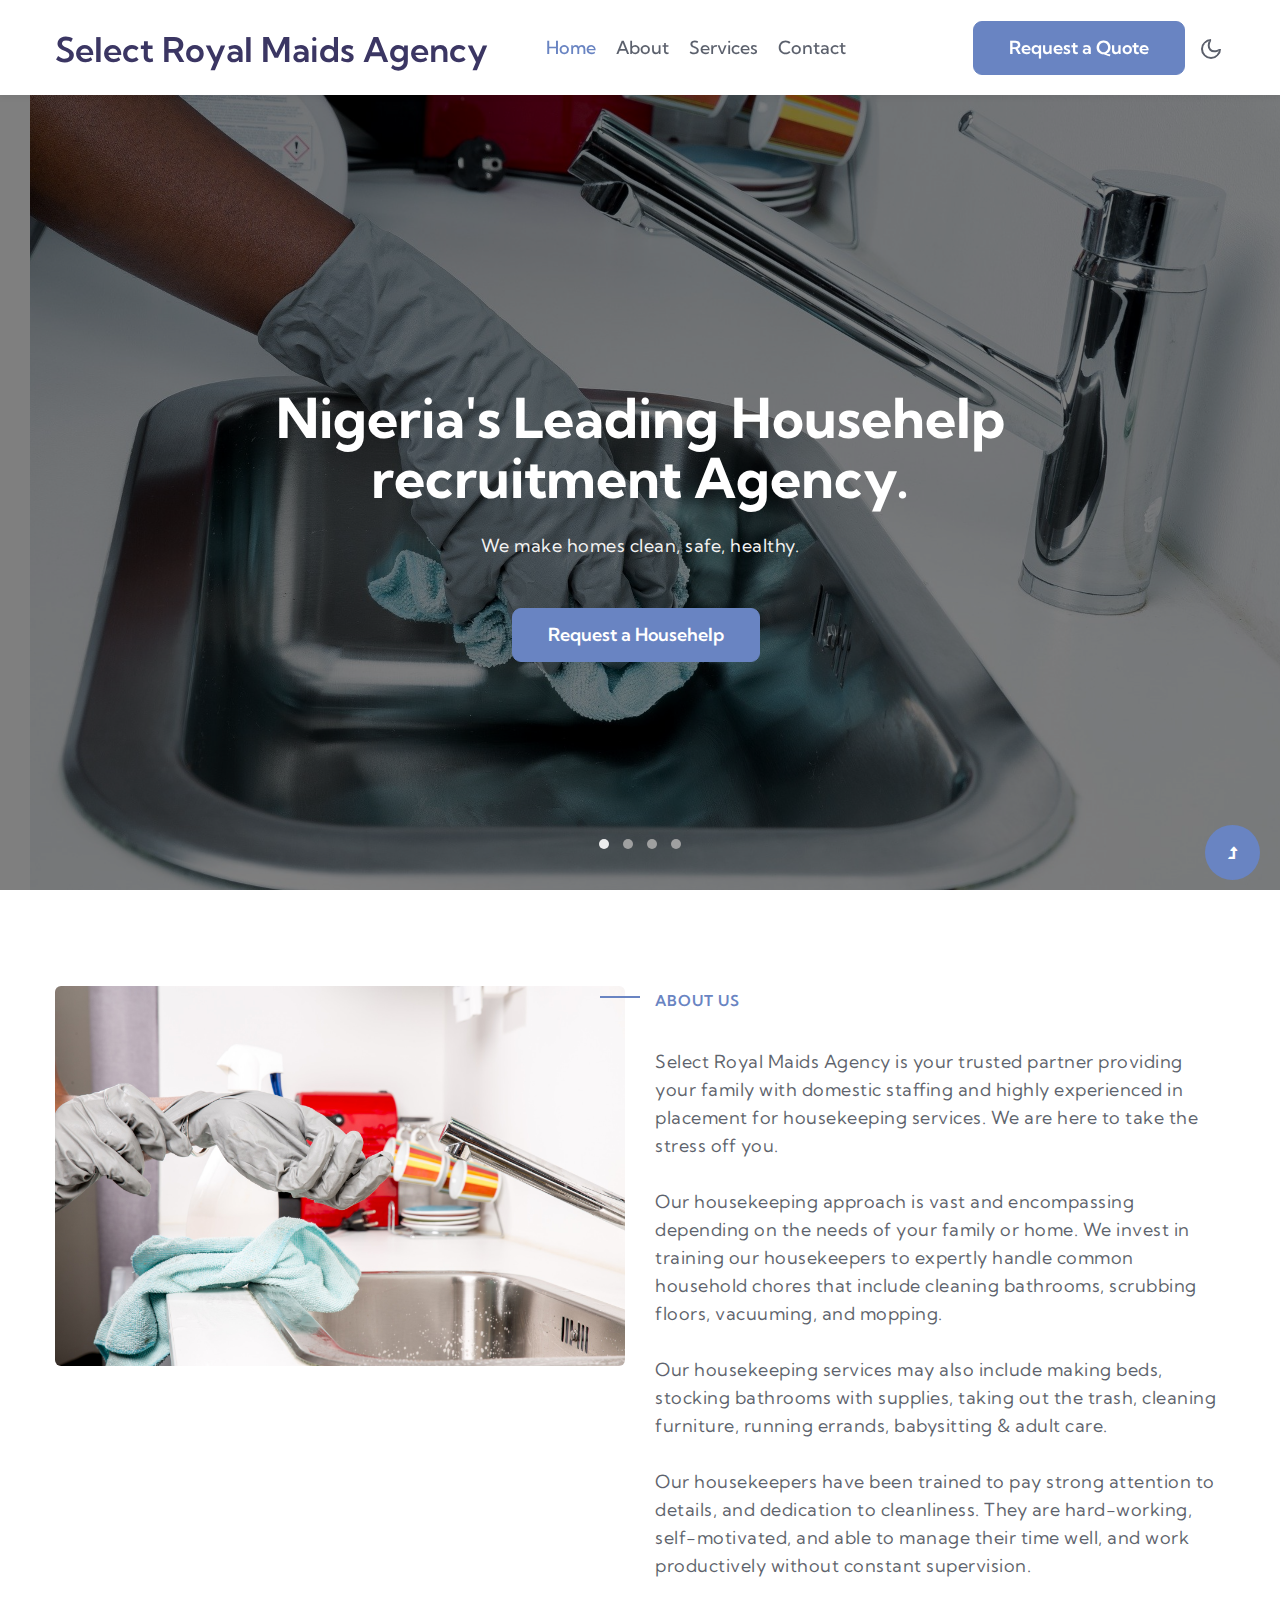
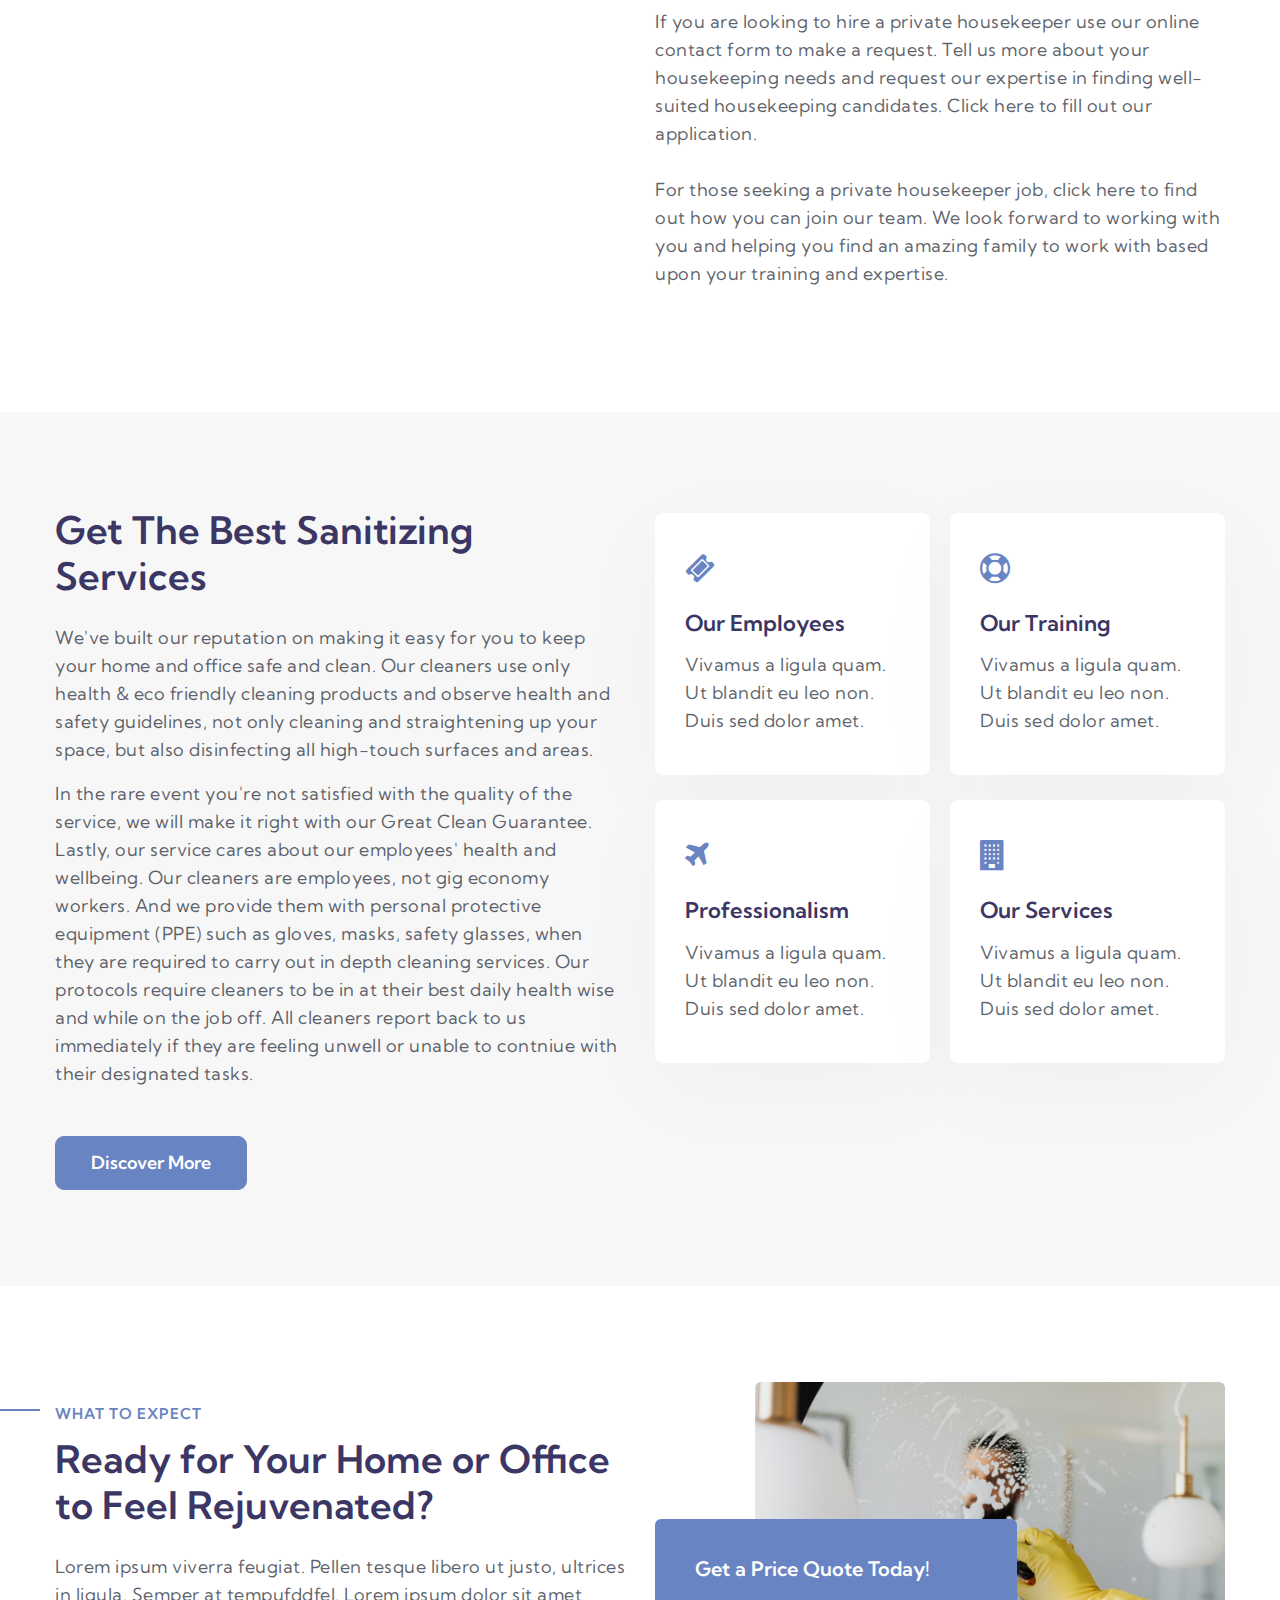
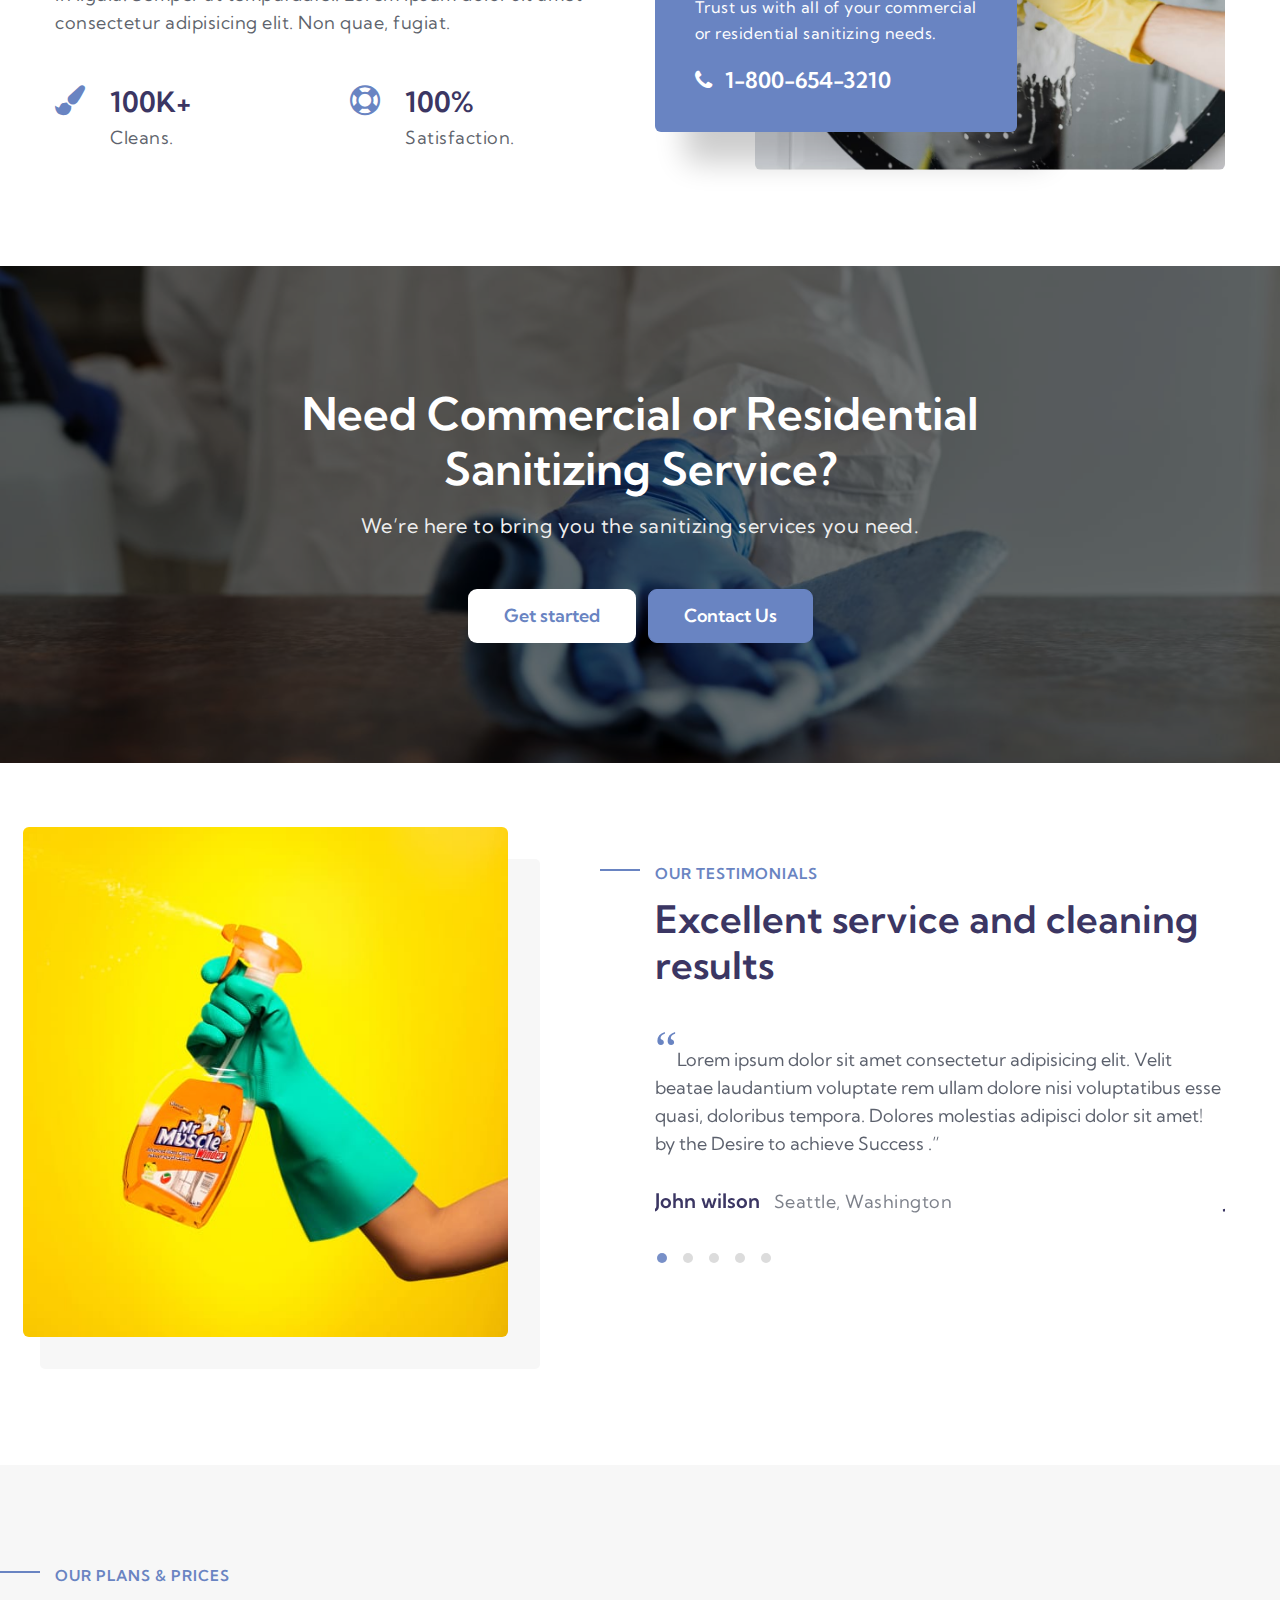
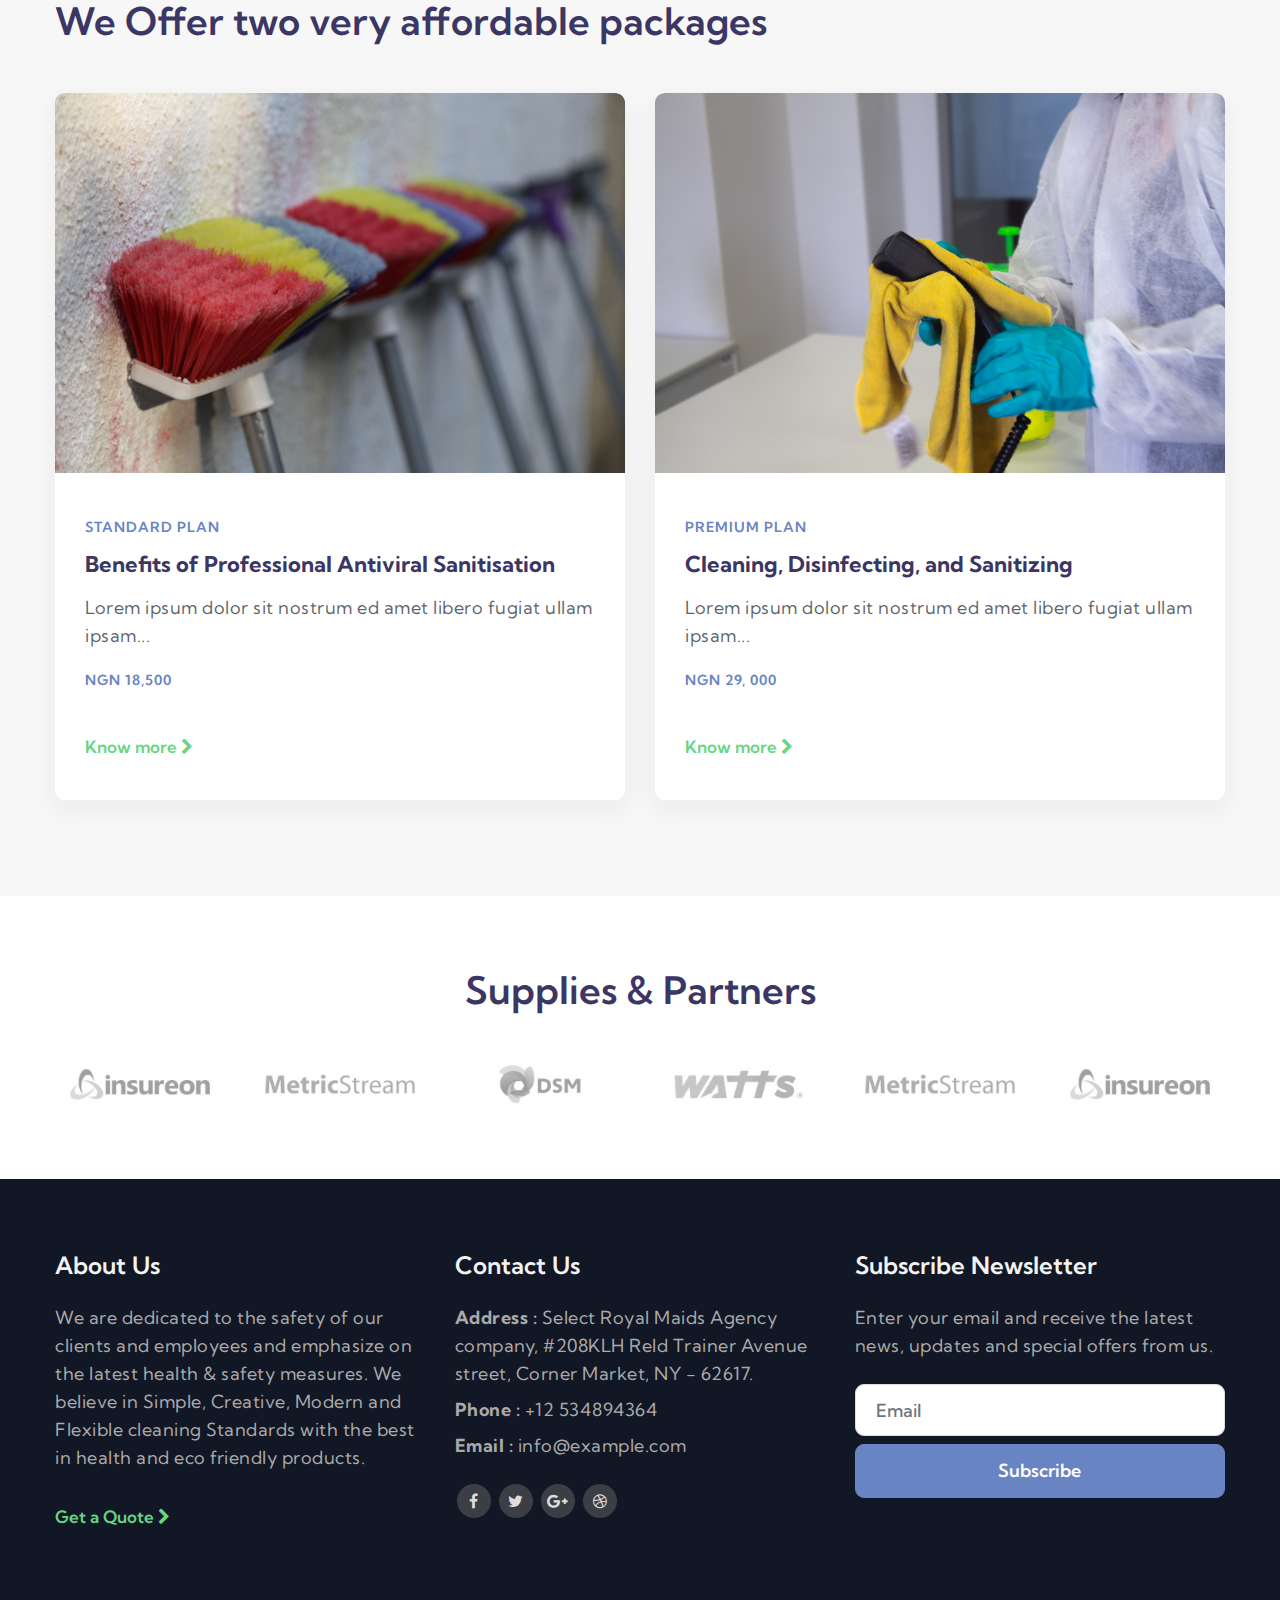
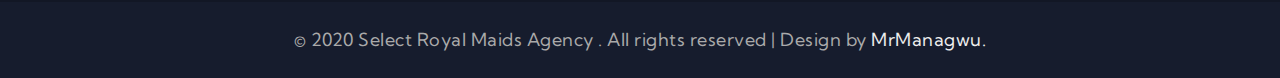
==== commit be159b62: "new" ====
--- a/index.html
+++ b/index.html
@@ -9,7 +9,7 @@
     <meta charset="utf-8">
     <meta name="viewport" content="width=device-width, initial-scale=1, shrink-to-fit=no">
 
-    <title>Sanitize - Cleaning services category Bootstrap Responsive Web Template | Home : W3layouts</title>
+    <title>Select Royal Maids Agency - Nigeria's Leading Househelp Recruitment Agency</title>
     
     <link href="https://fonts.googleapis.com/css2?family=Kumbh+Sans:wght@300;400;700&display=swap" rel="stylesheet">
 
@@ -22,7 +22,7 @@
       <div class="container">
           <nav class="navbar navbar-expand-lg navbar-light">
               <h1><a class="navbar-brand" href="index.html">
-                      Sanitize
+                      Select Royal Maids Agency 
                   </a></h1>
               <button class="navbar-toggler collapsed" type="button" data-toggle="collapse" data-target="#navbarNav"
                   aria-controls="navbarNav" aria-expanded="false" aria-label="Toggle navigation">
@@ -92,10 +92,9 @@
                         <div class="banner-info">
                             <div class="container">
                                 <div class="banner-info-bg">
-                                    <h5>We make homes clean, safe, healthy.<!--  <span>Spray services.</span> </h5> -->
-                                    <p class="mt-md-4 mt-3">Imagine your home so clean, it’s clinically clean. </p>
-                                    <a class="btn btn-style btn-primary mt-sm-5 mt-4 mr-2" href="about.html"> Learn
-                                        More</a>
+                                    <h5>Nigeria's Leading Househelp recruitment Agency.<!--  <span>Spray services.</span> --></h5> 
+                                    <p class="mt-md-4 mt-3">We make homes clean, safe, healthy. </p>
+                                    <a class="btn btn-style btn-primary mt-sm-5 mt-4 mr-2" href="about.html"> Request a Househelp</a>
                                 </div>
                             </div>
                         </div>
@@ -108,10 +107,9 @@
                         <div class="banner-info">
                             <div class="container">
                                 <div class="banner-info-bg">
-                                    <h5>Residential and Commercial Sanitizing <span> services</span>  </h5>
-                                    <p class="mt-md-4 mt-3"> Free from bacteria and viruses, free from mold and mildew. </p>
-                                    <a class="btn btn-style btn-primary mt-sm-5 mt-4 mr-2" href="about.html"> Learn
-                                        More</a>
+                                    <h5>Over 500 qualified candidates ready to work  </h5>
+                                    <!-- <p class="mt-md-4 mt-3"> Free from bacteria and viruses, free from mold and mildew. </p> -->
+                                    <a class="btn btn-style btn-primary mt-sm-5 mt-4 mr-2" href="about.html"> Request a Househelp</a>
                                 </div>
                             </div>
                         </div>
@@ -124,10 +122,11 @@
                         <div class="banner-info">
                             <div class="container">
                                 <div class="banner-info-bg">
-                                    <h5>Disinfecting & Deodorizing <span>Spray services.</span> </h5>
-                                    <p class="mt-md-4 mt-3">We are all about health and safety as well as eco & human friendly cleaning products. </p>
-                                    <a class="btn btn-style btn-primary mt-sm-5 mt-4 mr-2" href="about.html"> Learn
-                                        More</a>
+                                    <h5>We operate in 10 cities in Nigeria including
+
+Port Harcourt, Lagos and Abuja</h5>
+                                    <!-- <p class="mt-md-4 mt-3">We are all about health and safety as well as eco & human friendly cleaning products. </p> -->
+                                    <a class="btn btn-style btn-primary mt-sm-5 mt-4 mr-2" href="about.html"> Request a Househelp</a>
                                 </div>
                             </div>
                         </div>
@@ -140,10 +139,9 @@
                         <div class="banner-info">
                             <div class="container">
                                 <div class="banner-info-bg">
-                                    <h5>We are here for you. <span> Book your clean today.</span> </h5>
-                                    <p class="mt-md-4 mt-3"> Every cleaner is friendly and reliable. They've been background-checked & rated 5-stars </p>
-                                    <a class="btn btn-style btn-primary mt-sm-5 mt-4 mr-2" href="about.html"> Learn
-                                        More</a>
+                                    <h5>All our candidates are thorougly vetted and trained </h5>
+                                    <!-- <p class="mt-md-4 mt-3"> Every cleaner is friendly and reliable. They've been background-checked & rated 5-stars </p> -->
+                                    <a class="btn btn-style btn-primary mt-sm-5 mt-4 mr-2" href="about.html"> Request a Househelp</a>
                                 </div>
                             </div>
                         </div>
@@ -158,135 +156,41 @@
 <section class="wthree-row py-5 about-main" id="about">
     <div class="container py-lg-5 py-md-4 py-2">
         <div class="row">
-            <div class="col-lg-4 mb-lg-0 mb-5">
-                <h3 class="title-small mb-2">More than 25 Years of Experience</h3>
-                <h3 class="title-big">We are a leading, Certified Sanitizing company </h3>
-                <p class="pt-4">We specialize in affordable and customized cleaning plans to best meet your cleaning goals and budget.
+          <div class="col-md-6">
+                <div class="agileits-banner-info4 h-100">
+                    <img src="assets/images/about.jpg" alt="image" class="img-fluid radius-image" />
+                </div>
+            
+          </div>
+            <div class="col-md-6 mb-lg-0 mb-5">
+                <h3 class="title-small mb-2">About Us</h3>
+                <!-- <h3 class="title-big">We are a leading, Certified Sanitizing company </h3> -->
+                <p class="pt-4">Select Royal Maids Agency is your trusted partner providing your family with domestic staffing and highly experienced in placement for housekeeping services. We are here to take the stress off you.<br><br>
+
+Our housekeeping approach is vast and encompassing depending on the needs of your family or home. We invest in training our housekeepers to expertly handle common household chores that include cleaning bathrooms, scrubbing floors, vacuuming, and mopping. <br><br>
+
+Our housekeeping services may also include making beds, stocking bathrooms with supplies, taking out the trash, cleaning furniture, running errands, babysitting & adult care. <br><br>
+Our housekeepers have been trained to pay strong attention to details, and dedication to cleanliness. They are hard-working, self-motivated, and able to manage their time well, and work productively without constant supervision.<br><br> 
+
+If you are looking to hire a private housekeeper use our online contact form to make a request. Tell us more about your housekeeping needs and request our expertise in finding well-suited housekeeping candidates. Click here to fill out our application. <br><br>
+
+For those seeking a private housekeeper job, click here to find out how you can join our team. We look forward to working with you and helping you find an amazing family to work with based upon your training and expertise.
+<br><br>
+
                 </p>
-                <a href="about.html" class="btn btn-style btn-primary mt-lg-5 mt-4">Read More</a>
-            </div>
-            <div class="col-lg-4 col-md-6 text-center">
-                <div class="agileits-banner-info4">
-                    <img src="assets/images/about.jpg" alt="image" class="img-fluid radius-image" />
-                </div>
-            </div>
-            <div class="col-lg-4 col-md-6 mt-md-0 mt-4">
-                <span class="fa fa-quote-left" aria-hidden="true"></span>
-                <p class="py-4 pl-3 d-inline about-right-text">We're a one-stop shop offering a vast range
-                    of both contract and specialist cleaning services for commercial clients. We're flexible and don't
-                    lock clients into long contracts.
-                </p>
-                <h5 class="abt-right">Cleaning you can see & feel</h5>
-                <hr>
-                <p class="">We're a one-stop shop offering a vast range
-                    of cleaning services</p>
-            </div>
+                <!-- <a href="about.html" class="btn btn-style btn-primary mt-lg-5 mt-4">Read More</a> -->
+            </div>
+          
+
         </div>
     </div>
 </section>
 <!-- //home block1 -->
 <!-- our products -->
-<section class="w3l-products py-5" id="services">
-    <div class="container py-lg-5 py-md-4 py-2">
-        <div class="row">
-            <div class="col-lg-12 mx-auto">
-                <!--Horizontal Tab-->
-                <div id="parentHorizontalTab">
-                    <ul class="resp-tabs-list hor_1">
-                        <li>Standard</li>
-                        <li>Premium</li>
-                        <div class="clear"></div>
-                    </ul>
-                    <div class="resp-tabs-container hor_1 mt-md-0 mt-4">
-                        <div class="products-content">
-                            <div class="row">
-                                <div class="col-lg-6">
-                                    <h3>Standard sanitizing</h3>
-                                    <p>Imagine your home so clean, it’s clinically clean. 
-                                        Lorem ipsum dolor sit, elit dolores nulla quisdam. minus aliquam corrupti, 
-                                        modi ipsum natus sit pariatur. Curabitur orci sed leo mattis, nec maximus 
-                                        nibh faucibus lorem dolor sit. </p>
-                                    <div class="grids-ser my-md-5 my-4 text-center">
-                                        <div class="area-box">
-                                            <span class="fa fa-bed"></span>
-                                            <h4><a href="#feature" class="title-head">Mattress </a></h4>
-                                        </div>
-                                        <div class="area-box">
-                                            <span class="fa fa-glass"></span>
-                                            <h4><a href="#feature" class="title-head">Furniture </a></h4>
-                                        </div>
-                                        <div class="area-box">
-                                            <span class="fa fa-futbol-o"></span>
-                                            <h4><a href="#feature" class="title-head">Carpet </a></h4>
-                                        </div>
-                                    </div>
-                                    <a href="#url" class="btn btn-outline-primary btn-style mt-3">Get Service Now
-                                        <span class="fa fa-chevron-right"></span>
-                                    </a>
-                                </div>
-                                <div class="col-lg-6 mt-lg-0 mt-5">
-                                    <img src="assets/images/residential-aux.jpg" class="img-fluid radius-image-full"
-                                        alt="project image">
-                                </div>
-                            </div>
-                        </div>
-                        <div class="products-content">
-                            <div class="row">
-                                <div class="col-lg-6">
-                                    <h3>Premium sanitizing</h3>
-                                    <p>Imagine your home so clean, it’s clinically clean. 
-                                        Lorem ipsum dolor sit, elit dolores nulla quisdam. minus aliquam corrupti, 
-                                        modi ipsum natus sit pariatur. Curabitur orci sed leo mattis, nec maximus 
-                                        nibh faucibus lorem dolor sit. </p>
-                                        <div class="grids-ser my-md-5 my-4 text-center">
-                                            <div class="area-box">
-                                                <span class="fa fa-glass"></span>
-                                                <h4><a href="#feature" class="title-head">Factory </a></h4>
-                                            </div>
-                                            <div class="area-box">
-                                                <span class="fa fa-bed"></span>
-                                                <h4><a href="#feature" class="title-head">Building </a></h4>
-                                            </div>
-                                            <div class="area-box">
-                                                <span class="fa fa-futbol-o"></span>
-                                                <h4><a href="#feature" class="title-head">Education </a></h4>
-                                            </div>
-                                        </div>
-                                    <a href="#url" class="btn btn-outline-primary btn-style mt-3">Get Service Now
-                                        <span class="fa fa-chevron-right"></span>
-                                    </a>
-                                </div>
-                                <div class="col-lg-6 mt-lg-0 mt-5">
-                                    <img src="assets/images/commercialsan.jpg" class="img-fluid radius-image-full"
-                                        alt="project image">
-                                </div>
-                            </div>
-                        </div>
-                    </div>
-                </div>
-            </div>
-        </div>
-    </div>
-</section>
+
 <!-- //our products -->
 <!-- home block3 -->
-<section class="wthree-row py-5 about-main" id="">
-    <div class="container py-lg-5 py-md-4 py-2">
-        <div class="row">
-            <div class="col-lg-6 mb-lg-0 mb-sm-5 mb-4">
-                <h3 class="title-small mb-2">Protecting Our Environment</h3>
-                <h3 class="title-big">Scientifically Approved Cleaning Practices </h3>
-                <p class="pt-4">All services we offers at < cleaning company > are scientifically approved and recommended. Tailored to rid your space of all residual dirt even long after cleaning.</p>
-                <a href="about.html" class="btn btn-style btn-primary mt-lg-5 mt-4">Know More</a>
-            </div>
-            <div class="col-lg-6 text-center">
-                <div class="agileits-banner-info4">
-                    <img src="assets/images/services-img-3.jpg" alt="image" class="img-fluid radius-image" />
-                </div>
-            </div>
-        </div>
-    </div>
-</section>
+
 <!-- //home block3 -->
 <!-- services page block 2 -->
 <section class="w3l-features py-5" id="features">
@@ -601,7 +505,7 @@
           <h3>Contact Us</h3>
         </div>
         <div class="footer-text mt-4">
-          <p><strong>Address :</strong> Sanitize company, #208KLH Reld Trainer Avenue street, Corner
+          <p><strong>Address :</strong> Select Royal Maids Agency  company, #208KLH Reld Trainer Avenue street, Corner
             Market, NY - 62617.</p>
           <p class="my-2"><strong>Phone :</strong> <a href="tel:+12 534894364">+12 534894364</a></p>
           <p><strong>Email :</strong> <a href="mailto:info@example.com">info@example.com</a></p>
@@ -715,7 +619,7 @@
 
 <!-- copyright -->
 <div class="cpy-right text-center py-4">
-  <p>© 2020 Sanitize. All rights reserved | Design by <a href="#"> MrManagwu.</a> </p>
+  <p>© 2020 Select Royal Maids Agency . All rights reserved | Design by <a href="#"> MrManagwu.</a> </p>
 </div>
 <!-- //copyright -->
 
--- a/assets/css/style-starter.css
+++ b/assets/css/style-starter.css
@@ -10283,8 +10283,8 @@
   position: relative; }
 
 .w3l-main-slider .banner-view {
-  background: url(../images/banner1.jpg) no-repeat 0px 0px;
-  background-size: cover;
+  background: url(../images/banner1.jpg) no-repeat  30px 0px;
+  background-size:cover;
   min-height: calc(100vh - 100px);
   position: relative;
   z-index: 0;
